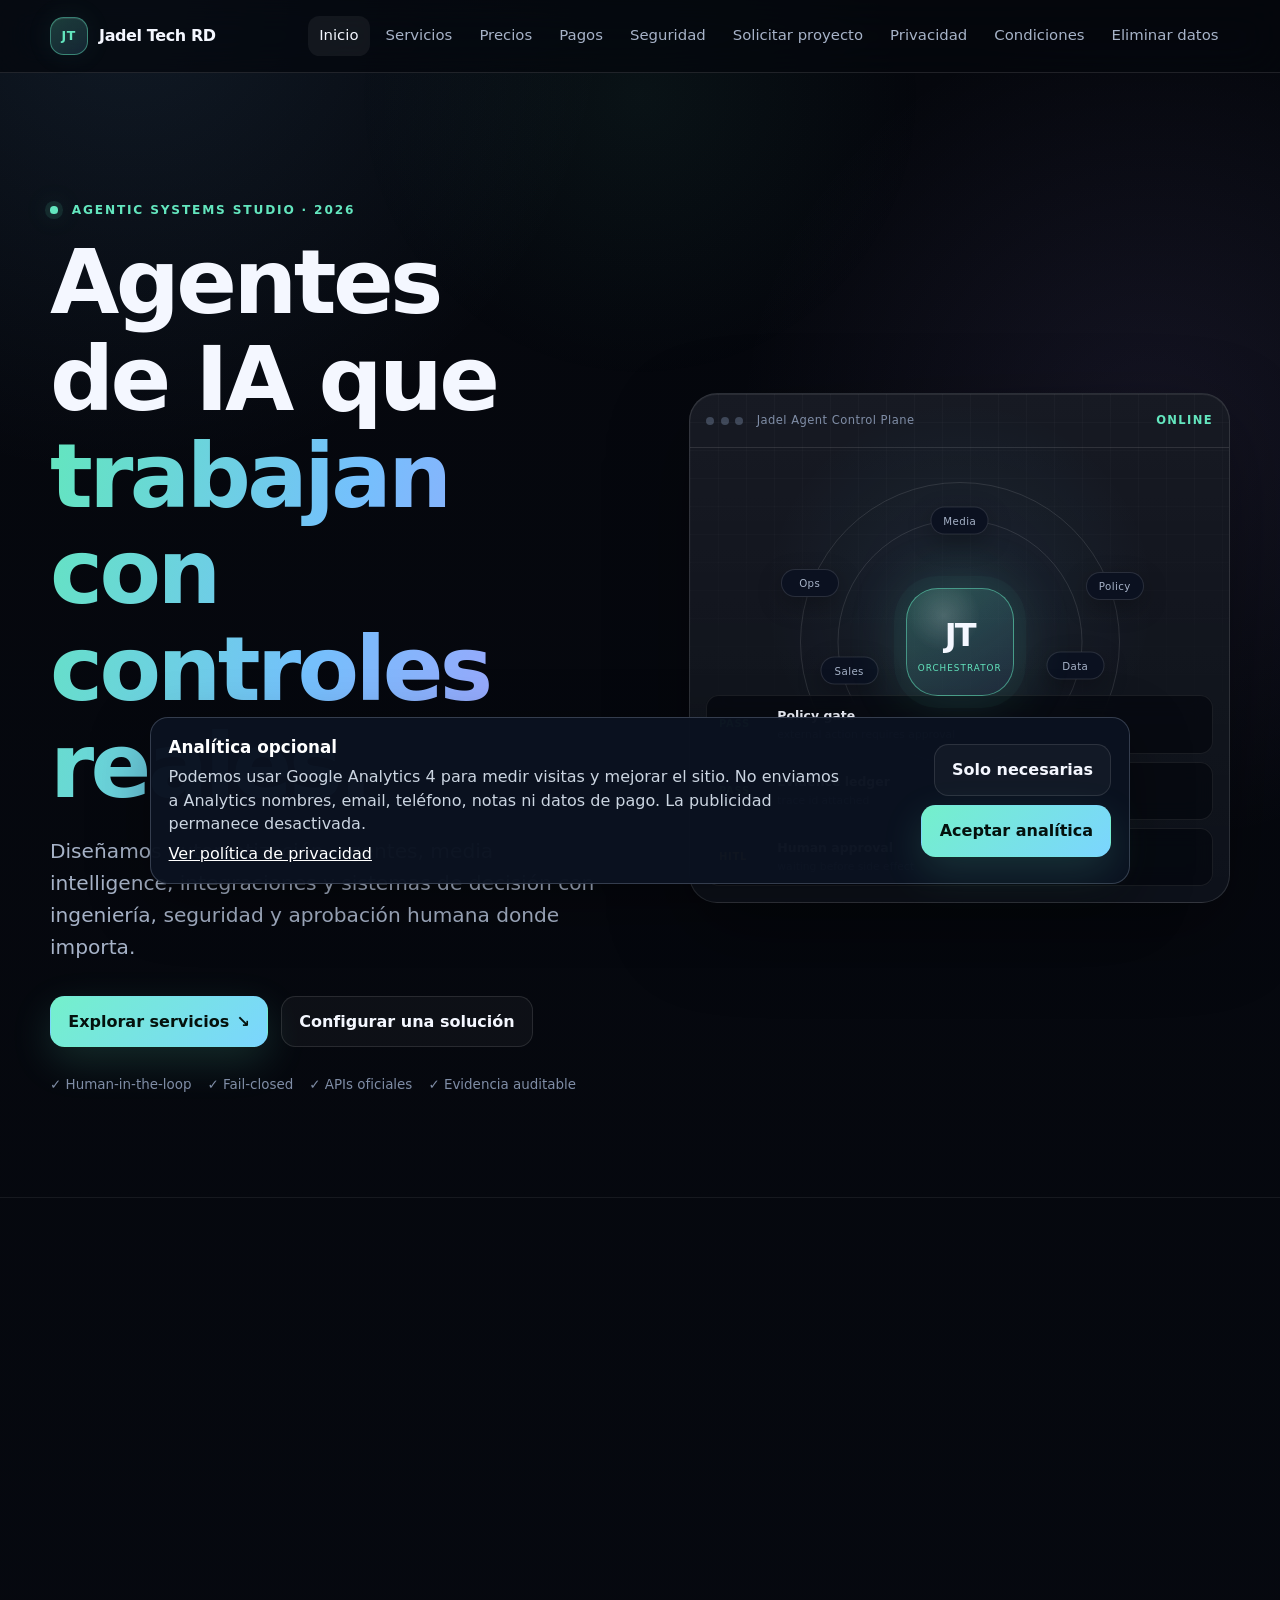
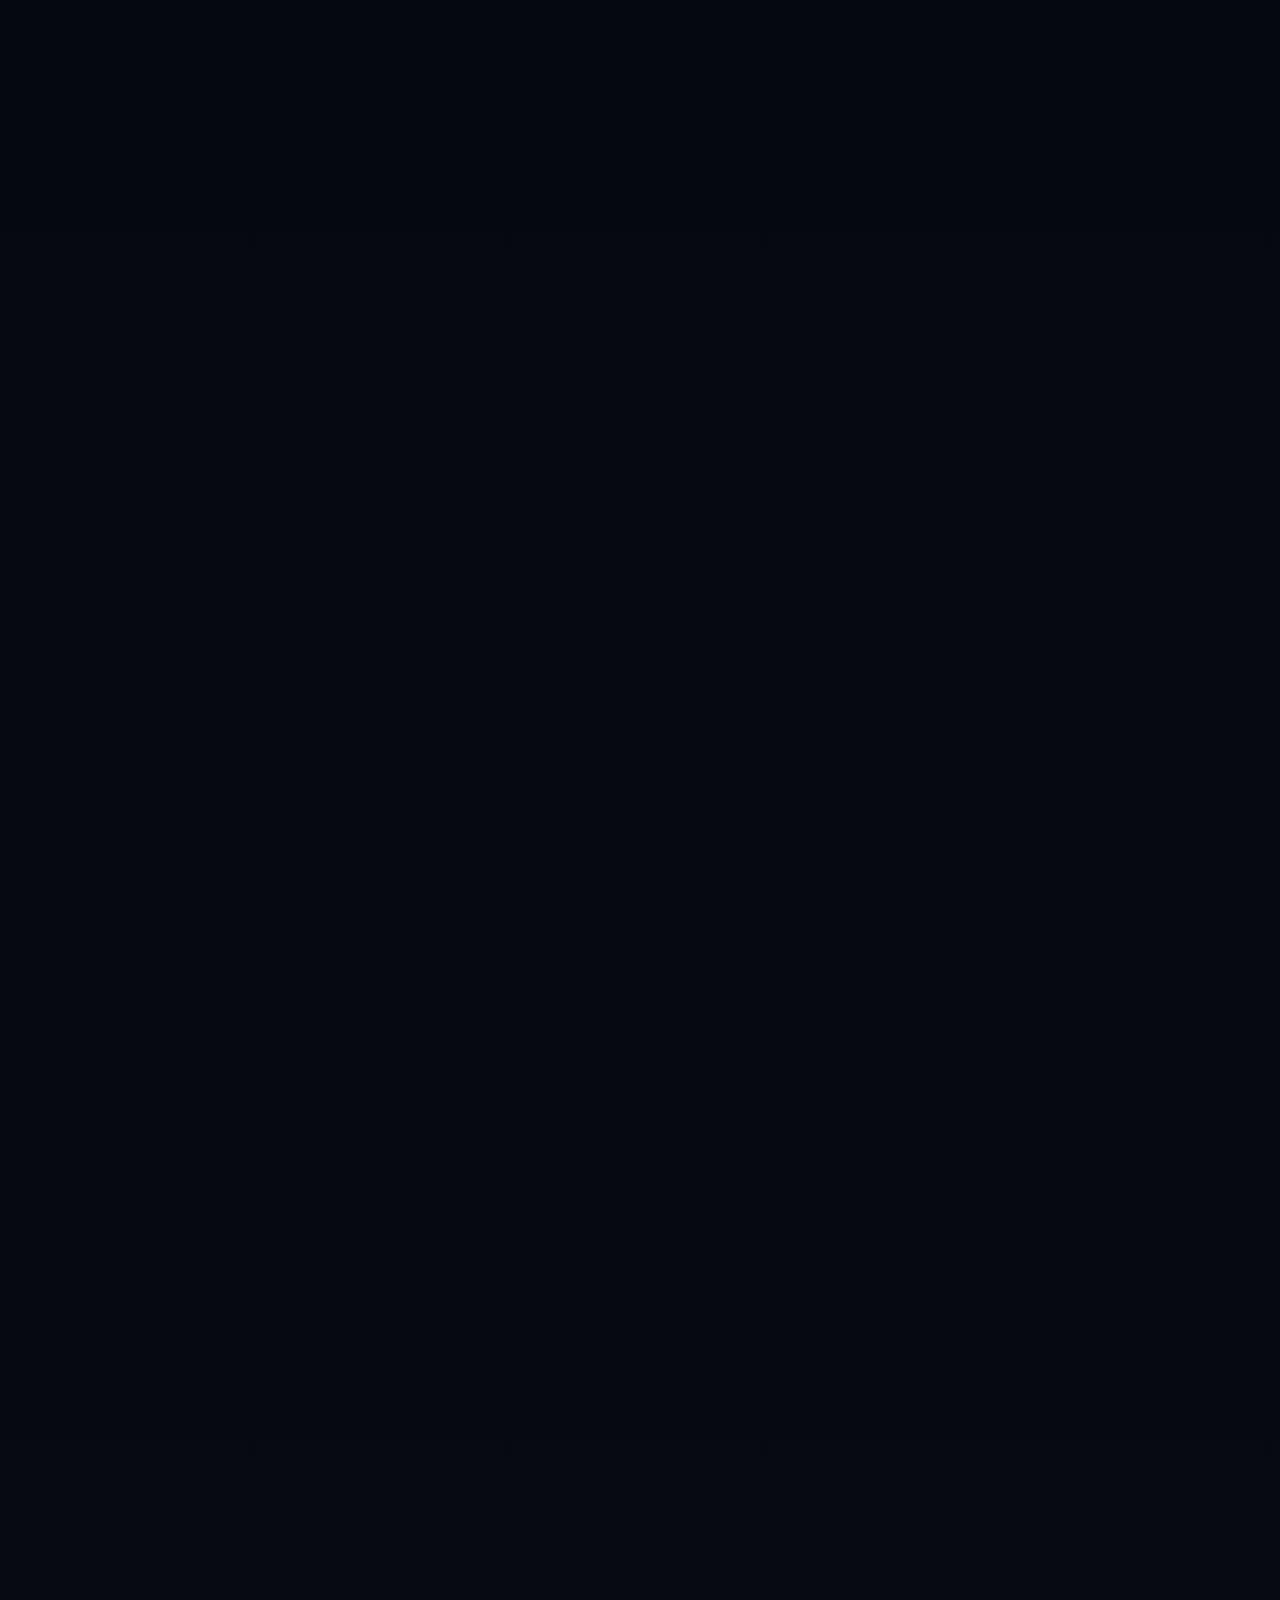
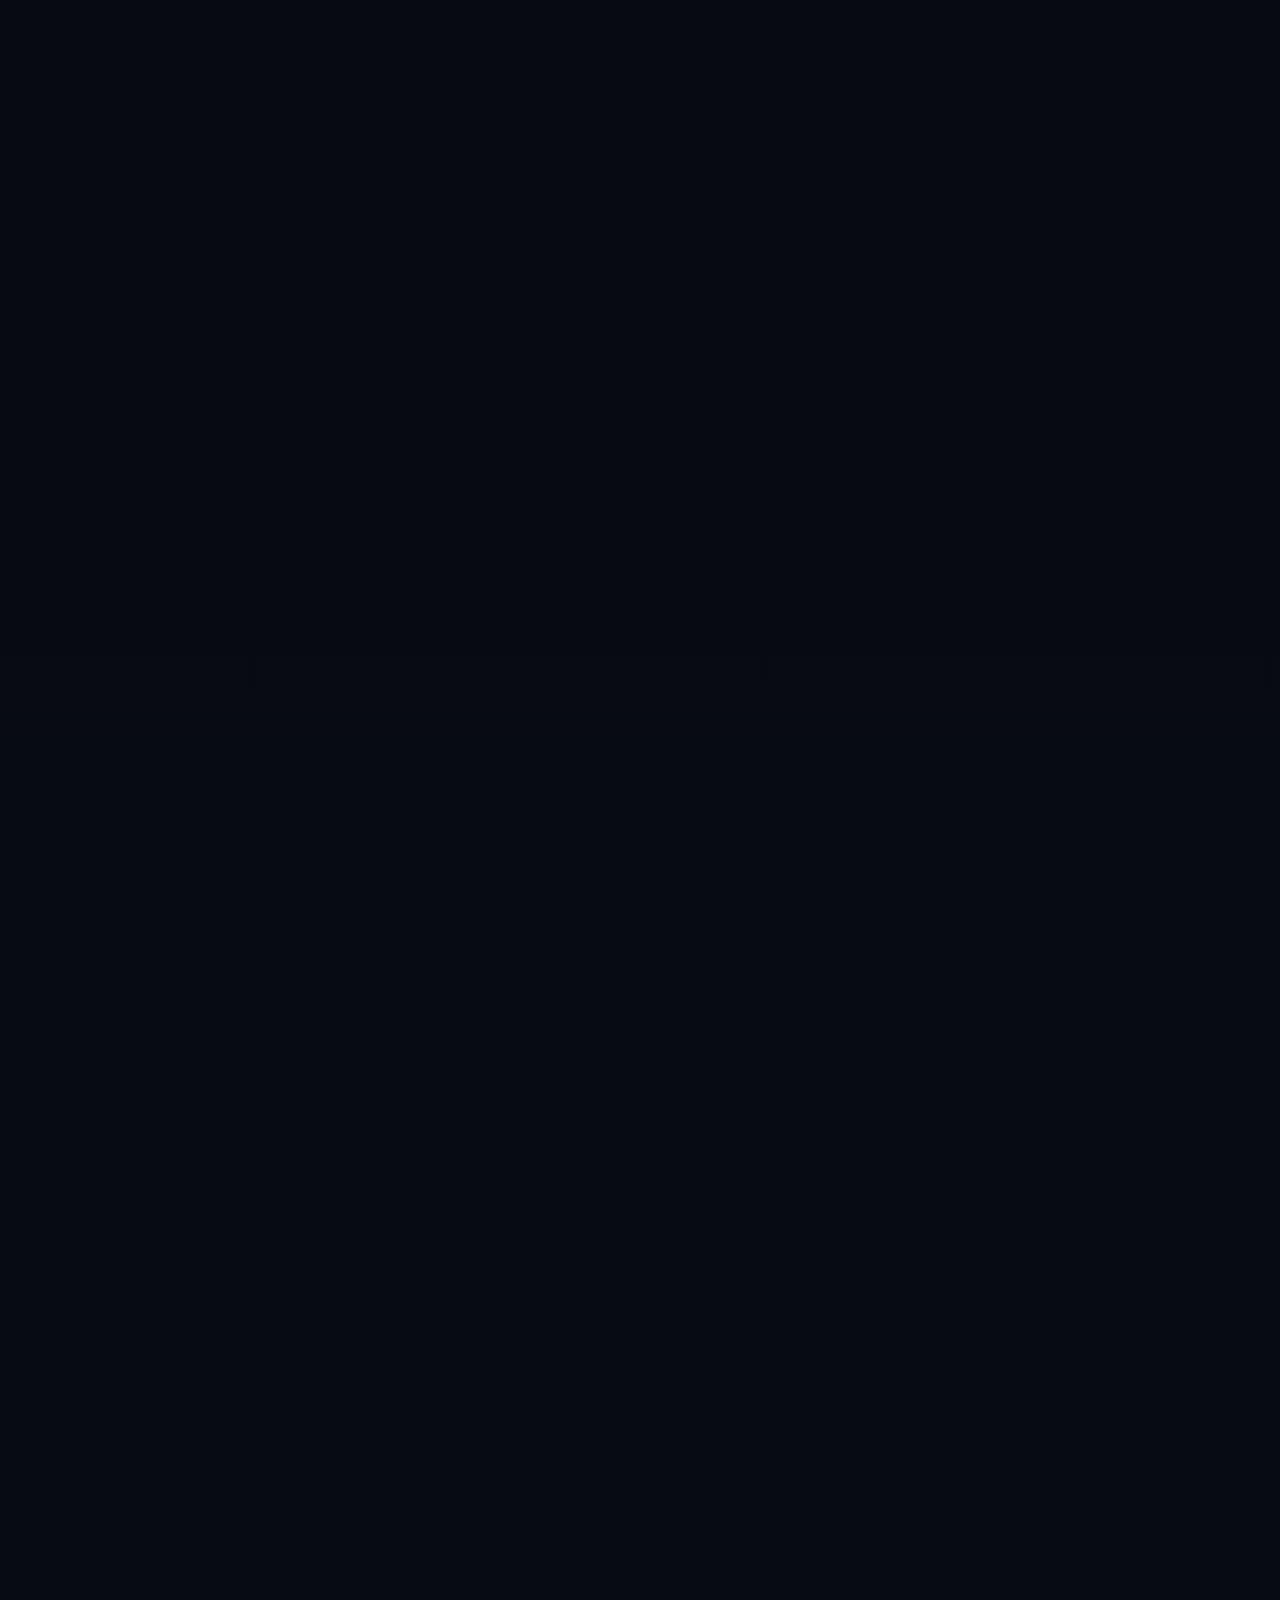
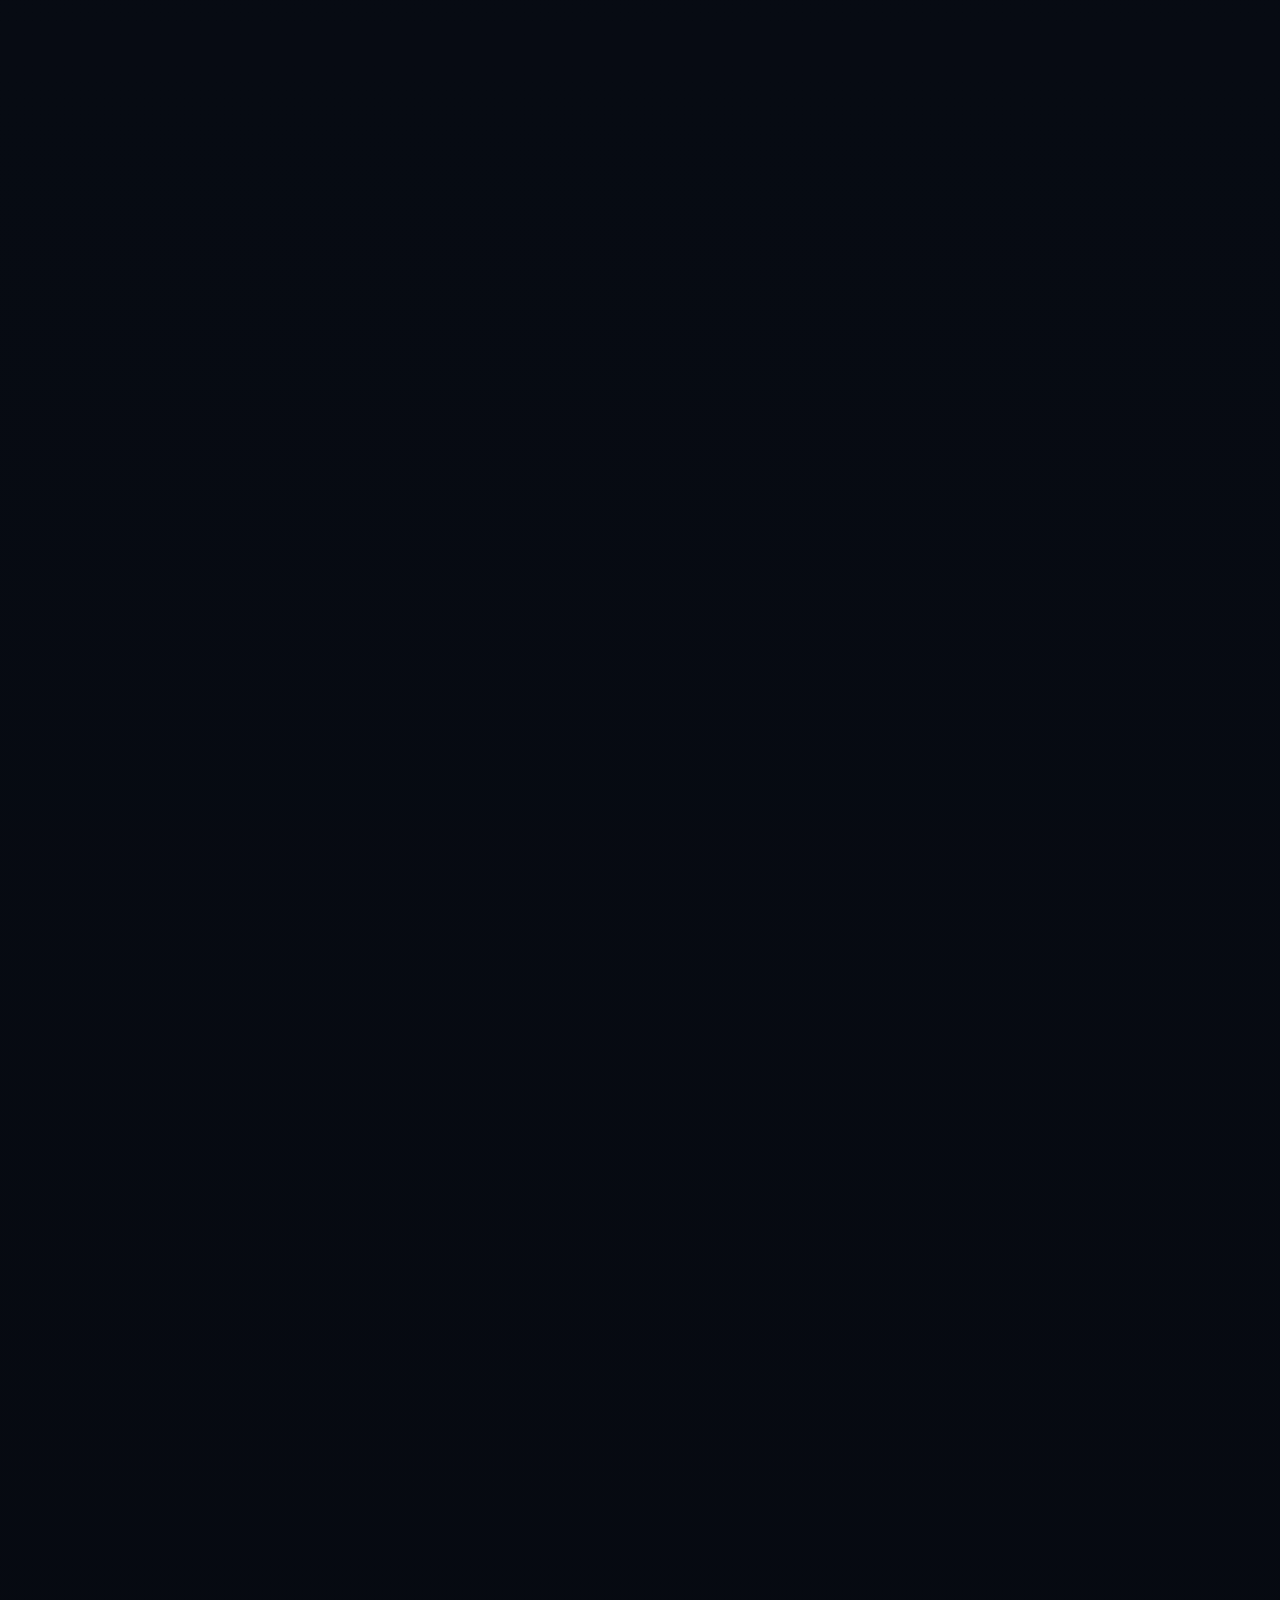
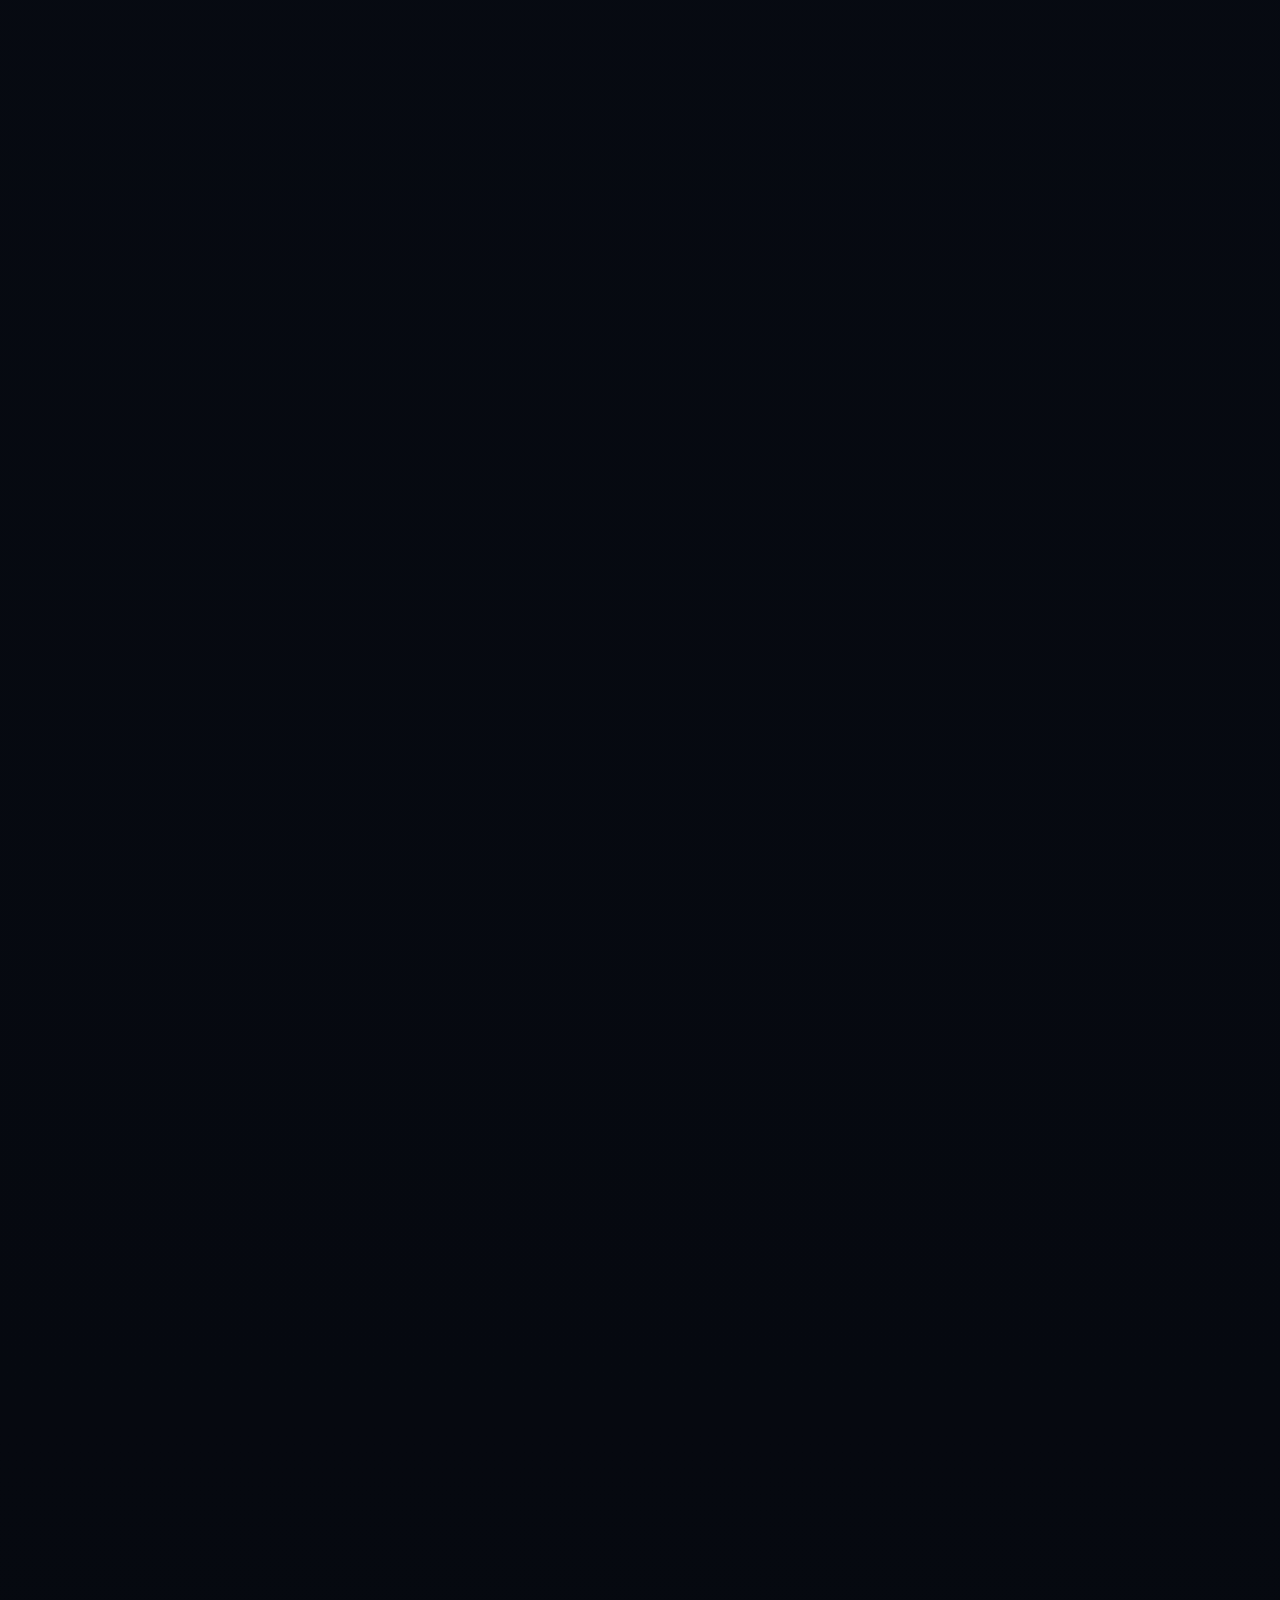
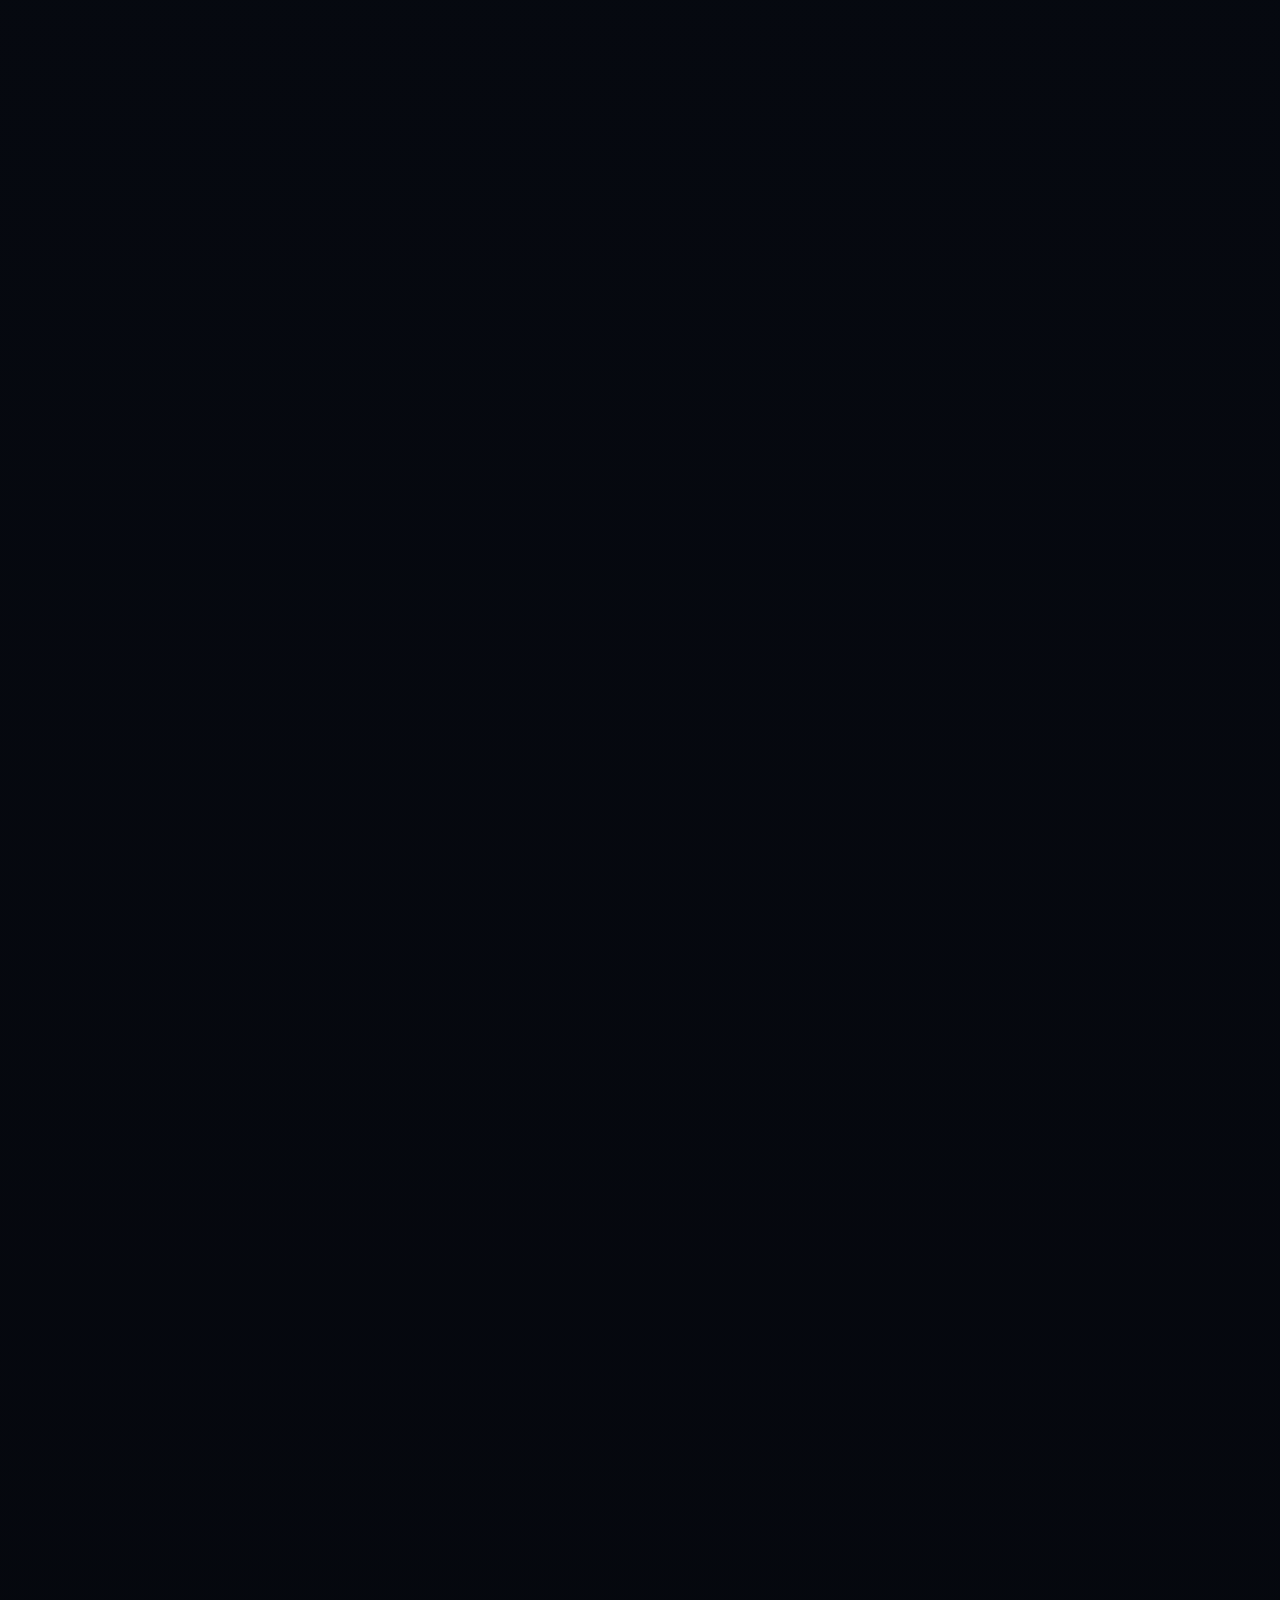
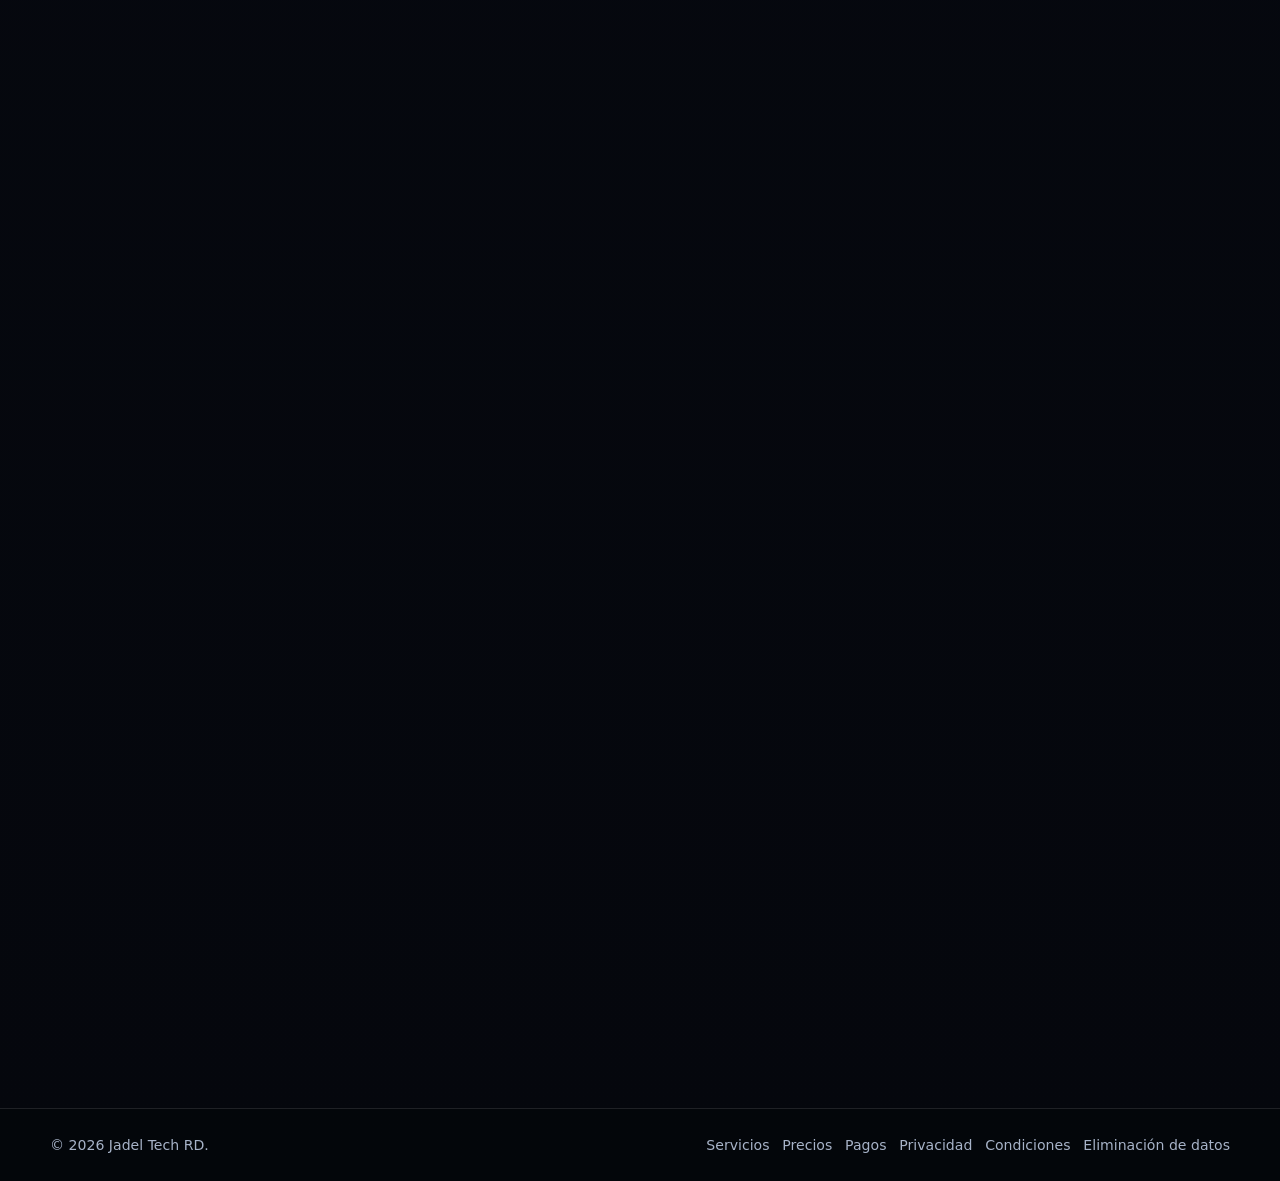
==== index.html @ cd20a218 "site: sync canonical public application" ====
<!doctype html>
<html lang="es">
<head>
  <meta charset="utf-8">
  <meta name="viewport" content="width=device-width, initial-scale=1">
  <meta name="theme-color" content="#0b1220">
  <meta http-equiv="Content-Security-Policy" content="default-src 'none'; script-src 'self' https://*.googletagmanager.com; style-src 'self'; img-src 'self' data: https://*.google-analytics.com https://*.googletagmanager.com; font-src 'self'; connect-src 'self' https://*.googletagmanager.com https://*.google-analytics.com https://*.analytics.google.com https://*.google.com; manifest-src 'self'; media-src 'self'; object-src 'none'; base-uri 'none'; form-action 'self'; upgrade-insecure-requests">
  <meta name="referrer" content="strict-origin-when-cross-origin">
  <meta name="description" content="Jadel Tech RD diseña e integra agentes de IA, automatización, social intelligence, video premium, datos y sistemas agentic con seguridad y supervisión.">
  <title>Agentes de IA & Automatización | Jadel Tech RD</title>
  <link rel="canonical" href="https://jadeltechrd.com/">
  <meta property="og:type" content="website">
  <meta property="og:site_name" content="Jadel Tech RD">
  <meta property="og:title" content="Agentes de IA & Automatización | Jadel Tech RD">
  <meta property="og:description" content="Diseño e integración de agentes de IA, automatización y sistemas agentic con controles reales.">
  <meta property="og:url" content="https://jadeltechrd.com/">
  <meta name="twitter:card" content="summary_large_image">
  <meta name="twitter:title" content="Agentes de IA & Automatización | Jadel Tech RD">
  <meta name="twitter:description" content="Agentes, automatización, media intelligence, integraciones y gobernanza para operaciones reales.">

  <link rel="stylesheet" href="/styles.css">
  <link rel="stylesheet" href="/analytics-consent.css">
</head>
<body>
  <a class="skip-link" href="#main">Saltar al contenido</a>

  <header class="site-header">
    <div class="shell header-inner">
      <a class="brand" href="/" aria-label="Jadel Tech RD - Inicio">
        <span class="brand-mark" aria-hidden="true">JT</span>
        <span>Jadel Tech RD</span>
      </a>
      <nav class="nav" aria-label="Navegación principal">
        <a href="/" data-nav="home">Inicio</a>
        <a href="/#servicios">Servicios</a>
        <a href="/#precios">Precios</a>
        <a href="/#pagos">Pagos</a>
        <a href="/?view=privacy" data-nav="privacy">Privacidad</a>
        <a href="/?view=terms" data-nav="terms">Condiciones</a>
        <a href="/?view=data-deletion" data-nav="data-deletion">Eliminar datos</a>
      </nav>
    </div>
  </header>

  <main id="main" class="shell">
    <section class="commercial-home static-commercial-fallback" data-view="home">
      <section class="hero-v2" id="inicio">
        <div class="hero-copy reveal">
          <div class="eyebrow"><span class="live-dot"></span> Jadel Tech RD · Agentic Systems Studio</div>
          <h1>Agentes de IA que <span>convierten procesos en sistemas.</span></h1>
          <p class="lead">
            Diseñamos e integramos agentes, automatización, video premium, inteligencia social,
            dashboards, Meta/Facebook, revenue intelligence y sistemas cuantitativos supervisados,
            con seguridad, trazabilidad y aprobación humana donde importa.
          </p>
          <div class="actions">
            <a class="button primary" href="#servicios">Explorar servicios <span aria-hidden="true">↘</span></a>
            <a class="button secondary" href="#precios">Ver precios</a>
          </div>
          <div class="hero-trust" aria-label="Principios de operación">
            <span>✓ Human-in-the-loop</span>
            <span>✓ Fail-closed</span>
            <span>✓ Integraciones oficiales</span>
            <span>✓ Evidencia auditable</span>
          </div>
        </div>

        <div class="agent-console reveal" aria-label="Jadel Agent Control Plane">
          <div class="console-bar">
            <span class="console-dot"></span><span class="console-dot"></span><span class="console-dot"></span>
            <span class="console-title">Jadel Agent Control Plane</span>
            <span class="console-state">READY</span>
          </div>
          <div class="agent-core">
            <div class="core-orbit orbit-a"><span>Media</span><span>Data</span><span>Sales</span></div>
            <div class="core-orbit orbit-b"><span>Risk</span><span>Policy</span><span>Ops</span></div>
            <div class="core-node"><strong>JT</strong><small>ORCHESTRATOR</small></div>
          </div>
          <div class="console-events">
            <div><span class="event-ok">PASS</span><b>Policy gate</b><small>acciones sensibles controladas</small></div>
            <div><span class="event-ok">PASS</span><b>Evidence ledger</b><small>trazabilidad de decisiones</small></div>
            <div><span class="event-wait">HITL</span><b>Human approval</b><small>supervisión cuando corresponde</small></div>
          </div>
        </div>
      </section>

      <section class="signal-strip reveal" aria-label="Propuesta de valor">
        <div><strong>11+</strong><span>servicios agentic y de automatización</span></div>
        <div><strong>3</strong><span>niveles claros de madurez técnica</span></div>
        <div><strong>0</strong><span>promesas falsas de autonomía o rentabilidad</span></div>
        <div><strong>1</strong><span>arquitectura integrada de ingeniería y gobierno</span></div>
      </section>

      <section class="section-block" id="servicios">
        <div class="section-heading reveal">
          <div>
            <div class="eyebrow">Servicios destacados</div>
            <h2>Una sola firma. Múltiples capacidades de IA aplicadas.</h2>
          </div>
          <p>La experiencia interactiva completa se activa con JavaScript; esta versión base mantiene el catálogo comercial visible incluso si el navegador limita scripts.</p>
        </div>
        <div class="services-grid static-service-grid">
          <article class="service-card reveal"><div class="service-topline"><span class="service-icon">⌘</span><span class="status-badge status-available">Servicio de ingeniería</span></div><h3>Arquitectura Agentic & Automatización</h3><p>Diseño de agentes, workflows, APIs, MCP, guardrails, memoria y handoffs con arquitectura modular y auditable.</p><ul class="service-deliverables"><li>Mapa de procesos</li><li>Arquitectura objetivo</li><li>Backlog priorizado</li><li>Plan de integración</li></ul><div class="service-footer"><div><span class="price-caption">Precio de lanzamiento</span><strong>Desde US$250</strong></div><a class="mini-action" href="#pagos">Añadir</a></div></article>
          <article class="service-card reveal"><div class="service-topline"><span class="service-icon">◎</span><span class="status-badge status-available">Implementable</span></div><h3>Agente de Soporte & Tickets</h3><p>Chatbot y flujo de soporte con clasificación, base de conocimiento, escalación humana, trazabilidad y panel operativo.</p><ul class="service-deliverables"><li>Chat de soporte</li><li>Gestión de tickets</li><li>Escalación humana</li><li>Dashboard</li></ul><div class="service-footer"><div><span class="price-caption">Precio de lanzamiento</span><strong>US$900 + US$149/mes</strong></div><a class="mini-action" href="#pagos">Añadir</a></div></article>
          <article class="service-card reveal"><div class="service-topline"><span class="service-icon">↗</span><span class="status-badge status-pilot">Piloto supervisado</span></div><h3>Sales & Lead Intelligence</h3><p>Investigación de cuentas, calificación de oportunidades, preparación de outreach y seguimiento con aprobación antes de acciones externas.</p><ul class="service-deliverables"><li>Lead research</li><li>Scoring</li><li>Brief comercial</li><li>Aprobaciones</li></ul><div class="service-footer"><div><span class="price-caption">Precio de lanzamiento</span><strong>Desde US$1,500 + US$299/mes</strong></div><a class="mini-action" href="#pagos">Añadir</a></div></article>
          <article class="service-card reveal"><div class="service-topline"><span class="service-icon">◉</span><span class="status-badge status-pilot">Piloto supervisado</span></div><h3>Social Trend Intelligence</h3><p>Detección y ranking de tendencias con normalización de métricas, frescura, fit por plataforma, derechos y revisión de políticas.</p><ul class="service-deliverables"><li>Trend scoring</li><li>Creative brief</li><li>Rights review</li><li>Feedback loop</li></ul><div class="service-footer"><div><span class="price-caption">Precio de lanzamiento</span><strong>US$750 + US$199/mes</strong></div><a class="mini-action" href="#pagos">Añadir</a></div></article>
          <article class="service-card reveal"><div class="service-topline"><span class="service-icon">▶</span><span class="status-badge status-pilot">Publicación live bloqueada por gates</span></div><h3>CineForge · Video Premium</h3><p>Pipeline para reels y video social premium: planificación, QC, originalidad, aprobación humana y conectores de publicación multi-plataforma.</p><ul class="service-deliverables"><li>Creative direction</li><li>Video QC</li><li>Caption/thumbnail</li><li>Publisher connectors</li></ul><div class="service-footer"><div><span class="price-caption">Precio de lanzamiento</span><strong>Desde US$180/reel · packs desde US$899/mes</strong></div><a class="mini-action" href="#pagos">Añadir</a></div></article>
          <article class="service-card reveal"><div class="service-topline"><span class="service-icon">∞</span><span class="status-badge status-available">Servicio de ingeniería</span></div><h3>Meta/Facebook Integration & App Review</h3><p>Integración segura de Facebook Pages, OAuth, permisos, revisión de app, evidencias y páginas públicas de cumplimiento.</p><ul class="service-deliverables"><li>OAuth</li><li>Pages API</li><li>Review readiness</li><li>Compliance URLs</li></ul><div class="service-footer"><div><span class="price-caption">Precio de lanzamiento</span><strong>Desde US$850</strong></div><a class="mini-action" href="#pagos">Añadir</a></div></article>
          <article class="service-card reveal"><div class="service-topline"><span class="service-icon">▦</span><span class="status-badge status-available">Implementable</span></div><h3>Dashboards & Decision Intelligence</h3><p>Paneles operativos y analíticos para convertir métricas, tickets, actividad de agentes o datos de negocio en decisiones accionables.</p><ul class="service-deliverables"><li>KPIs</li><li>Visual analytics</li><li>Filtros</li><li>Exportación</li></ul><div class="service-footer"><div><span class="price-caption">Precio de lanzamiento</span><strong>Desde US$650 + US$99/mes</strong></div><a class="mini-action" href="#pagos">Añadir</a></div></article>
          <article class="service-card reveal"><div class="service-topline"><span class="service-icon">$</span><span class="status-badge status-pilot">Piloto · sin promesas de ingresos</span></div><h3>Revenue Opportunity Intelligence</h3><p>Descubrimiento, evaluación y reconciliación de oportunidades legítimas con evidencia, costes atribuidos y autoridad financiera cerrada por defecto.</p><ul class="service-deliverables"><li>Opportunity scoring</li><li>Cost model</li><li>Evidence ledger</li><li>Approval gates</li></ul><div class="service-footer"><div><span class="price-caption">Precio de lanzamiento</span><strong>Pilotos desde US$1,800</strong></div><a class="mini-action" href="#pagos">Añadir</a></div></article>
          <article class="service-card reveal"><div class="service-topline"><span class="service-icon">∑</span><span class="status-badge status-research">Research-only · no live capital</span></div><h3>Quant Research & Trading Risk Systems</h3><p>Investigación cuantitativa, contratos de datos, backtesting, walk-forward, risk engine y arquitectura de ejecución supervisada.</p><ul class="service-deliverables"><li>Research pipeline</li><li>Backtest design</li><li>Risk controls</li><li>Production gates</li></ul><div class="service-footer"><div><span class="price-caption">Precio de lanzamiento</span><strong>Proyectos desde US$2,000</strong></div><a class="mini-action" href="#pagos">Añadir</a></div></article>
          <article class="service-card reveal"><div class="service-topline"><span class="service-icon">◇</span><span class="status-badge status-available">Servicio de ingeniería</span></div><h3>AI Governance & Production Readiness</h3><p>Políticas fail-closed, secretos, supply chain, observabilidad, evaluaciones adversariales, SLOs y evidencia de readiness.</p><ul class="service-deliverables"><li>Threat model</li><li>Policy gates</li><li>CI/CD controls</li><li>Readiness report</li></ul><div class="service-footer"><div><span class="price-caption">Precio de lanzamiento</span><strong>Desde US$2,500</strong></div><a class="mini-action" href="#pagos">Añadir</a></div></article>
          <article class="service-card reveal"><div class="service-topline"><span class="service-icon">✦</span><span class="status-badge status-pilot">Proyecto a medida</span></div><h3>Multi-Agent Orchestration</h3><p>Sistemas coordinados con agentes especializados, routing, colas, APIs, memoria, approvals, retries, idempotencia y observabilidad.</p><ul class="service-deliverables"><li>Agent registry</li><li>Routing</li><li>Durable workflows</li><li>Observability</li></ul><div class="service-footer"><div><span class="price-caption">Precio de lanzamiento</span><strong>Desde US$4,500 + soporte</strong></div><a class="mini-action" href="#pagos">Añadir</a></div></article>
        </div>
      </section>

      <section class="section-block pricing-section" id="precios">
        <div class="section-heading reveal">
          <div><div class="eyebrow">Paquetes</div><h2>Empieza pequeño. Escala cuando la evidencia lo justifique.</h2></div>
          <p>Los precios son referencias de lanzamiento. Integraciones, volumen, proveedores externos, seguridad y cumplimiento pueden modificar el alcance final.</p>
        </div>
        <div class="pricing-grid">
          <article class="pricing-card reveal"><span class="plan-label">Discover</span><h3>Agentic Blueprint</h3><div class="plan-price"><strong>US$250</strong><span>desde</span></div><p>Diagnóstico, arquitectura y roadmap.</p></article>
          <article class="pricing-card featured reveal"><div class="popular-pill">Más adaptable</div><span class="plan-label">Build</span><h3>Business Agent</h3><div class="plan-price"><strong>US$1.5k</strong><span>setup desde</span></div><p>Un agente integrado a un flujo real con supervisión.</p></article>
          <article class="pricing-card reveal"><span class="plan-label">Scale</span><h3>Agentic System</h3><div class="plan-price"><strong>US$4.5k</strong><span>setup desde</span></div><p>Orquestación multi-agente y workflows durables.</p></article>
          <article class="pricing-card reveal"><span class="plan-label">Enterprise</span><h3>Managed Agent Platform</h3><div class="plan-price"><strong>Custom</strong><span>desde US$10k</span></div><p>Arquitectura, seguridad, integraciones y operación gestionada.</p></article>
        </div>
      </section>

      <section class="section-block payment-section" id="pagos">
        <div class="payment-panel reveal">
          <div>
            <div class="eyebrow">Pagos</div>
            <h2>Contrata con PayPal y alcance confirmado.</h2>
            <p>
              Cuenta PayPal autorizada por el propietario: <strong>darklife_jadel@hotmail.com</strong>.
              Antes de enviar fondos, confirma alcance, moneda, entregables y fecha estimada de entrega.
            </p>
          </div>
          <div class="payment-actions">
            <a class="button primary full" href="https://www.paypal.com/" rel="noopener noreferrer">Abrir PayPal</a>
            <a class="button secondary full" href="mailto:darklife_jadel@hotmail.com?subject=Solicitud%20Jadel%20Tech%20RD&body=Hola%20Jadel%20Tech%20RD%2C%20quiero%20confirmar%20alcance%20y%20pago%20por%20PayPal.">Confirmar alcance</a>
            <span>Formato Nexus: solicitud aprobada, pago PayPal, evidencia de pago, reconciliación y activación supervisada.</span>
          </div>
        </div>
        <div class="payment-link-grid reveal" aria-label="Enlaces PayPal oficiales por servicio">
          <article><strong>Arquitectura Agentic & Automatización</strong><span>Desde US$250</span><div><a href="https://www.paypal.com/ncp/payment/8XFP5NDQUN9J2" rel="noopener noreferrer" target="_blank">Pagar implementación</a></div></article>
          <article><strong>Agente de Soporte & Tickets</strong><span>US$900 + US$149/mes</span><div><a href="https://www.paypal.com/ncp/payment/NN639WR9P7LPW" rel="noopener noreferrer" target="_blank">Pagar implementación</a><a href="https://www.paypal.com/ncp/payment/G7EJQLHYUKLG8" rel="noopener noreferrer" target="_blank">Pagar soporte mensual</a></div></article>
          <article><strong>Meta/Facebook Integration & App Review</strong><span>Desde US$850</span><div><a href="https://www.paypal.com/ncp/payment/5EX2AGMB85P62" rel="noopener noreferrer" target="_blank">Pagar implementación</a></div></article>
          <article><strong>AI Governance & Production Readiness</strong><span>Desde US$2,500</span><div><a href="https://www.paypal.com/ncp/payment/3TQUF8WU2WHR2" rel="noopener noreferrer" target="_blank">Pagar implementación</a></div></article>
        </div>
        <div class="nexus-payment-protocol reveal" aria-label="Protocolo operativo Nexus">
          <div><span>AUTO</span><strong>Selección y brief</strong><small>el configurador arma alcance, precio inicial y servicios.</small></div>
          <div><span>HITL</span><strong>Confirmación humana</strong><small>alcance y entregables se aprueban antes del pago.</small></div>
          <div><span>PAY</span><strong>PayPal</strong><small>pago manual o link oficial verificado cuando esté disponible.</small></div>
          <div><span>OPS</span><strong>nexus_ai_automation_v0.3.0</strong><small>seguimiento, evidencias y operación con gates de seguridad.</small></div>
        </div>
      </section>

      <section class="section-block revenue-infra-section" id="infraestructura-comercial">
        <div class="section-heading reveal">
          <div>
            <div class="eyebrow">Infraestructura comercial</div>
            <h2>Preparado para vender sin perder control operativo.</h2>
          </div>
          <p>El sitio combina catálogo, solicitud gobernada, PayPal alojado y evidencia operacional. La automatización ayuda a preparar y reconciliar; pagos, contratos, publicaciones y trading siguen sujetos a aprobación humana.</p>
        </div>
        <div class="revenue-infra-grid reveal" aria-label="Capas de infraestructura para ingresos">
          <article><span>01</span><strong>Checkout alojado</strong><p>PayPal Payment Links para servicios listos; API y webhooks solo detrás del backend con secretos y reconciliación.</p><small>Activo para servicios con link</small></article>
          <article><span>02</span><strong>Intake verificable</strong><p>Formulario con Turnstile, límites, idempotencia y workflow durable antes de crear compromisos.</p><small>Activo con gates fail-closed</small></article>
          <article><span>03</span><strong>Ledger de evidencia</strong><p>Pagos, brief, alcance, aprobaciones y entregables deben quedar trazados antes de activar operación.</p><small>Siguiente expansión</small></article>
          <article><span>04</span><strong>Operación de agentes</strong><p>Nexus coordina briefs, scoring, tareas y reportes; no ejecuta pagos salientes, contratos, publicaciones ni trading real.</p><small>Supervisado</small></article>
        </div>
        <div class="revenue-state-strip reveal">
          <div><span>ACTIVO</span><strong>Catálogo + Payment Links + intake</strong></div>
          <div><span>PRÓXIMO</span><strong>Webhook PayPal + ledger + aprobaciones</strong></div>
          <div><span>GATE</span><strong>Sin evidencia humana, no hay fulfillment automático</strong></div>
        </div>
      </section>

      <section class="final-cta reveal">
        <div><div class="eyebrow">Jadel Tech RD</div><h2>De una idea de IA a un sistema que tu negocio pueda controlar.</h2><p>Explora servicios, configura el alcance y conserva siempre visibilidad sobre permisos, costes y decisiones críticas.</p></div>
        <div class="actions"><a class="button primary" href="#servicios">Explorar capacidades</a><a class="button secondary" href="/?view=privacy">Privacidad y datos</a></div>
      </section>
    </section>

    <article class="legal" data-view="privacy" hidden>
      <div class="legal-heading">
        <div class="eyebrow">Documento público</div>
        <h1>Política de Privacidad</h1>
        <p class="muted">Última actualización: 20 de septiembre de 2026.</p>
      </div>

      <p>
        Esta Política de Privacidad describe cómo Jadel Tech RD ("Jadel Tech RD", "nosotros" o
        "nuestro") puede recopilar, utilizar, conservar y proteger información cuando una persona
        utiliza una aplicación, servicio o integración que remite a este sitio.
      </p>

      <h2>1. Alcance</h2>
      <p>
        Esta política aplica a los servicios digitales de Jadel Tech RD que enlacen expresamente a
        esta página. Los servicios de terceros, incluidas redes sociales, proveedores de identidad,
        servicios de nube y otras plataformas externas, se rigen además por sus propias políticas.
      </p>

      <h2>2. Información que podemos tratar</h2>
      <p>Dependiendo de las funciones que el usuario decida utilizar, podemos tratar:</p>
      <ul>
        <li>Datos de cuenta y perfil que el usuario proporcione directamente.</li>
        <li>Identificadores técnicos necesarios para autenticar sesiones y operar integraciones.</li>
        <li>Información que una plataforma externa permita compartir tras una autorización expresa del usuario.</li>
        <li>Datos operativos y de diagnóstico, como registros de errores, actividad de seguridad y métricas técnicas.</li>
        <li>Contenido que el propio usuario envíe a la aplicación para procesar una función solicitada.</li>
        <li>Datos mínimos de pago o comprobantes enviados por el usuario; esta página no recopila ni almacena números completos de tarjeta.</li>
      </ul>
      <p>
        Procuramos limitar la recopilación al mínimo necesario para proporcionar la funcionalidad
        solicitada y cumplir obligaciones de seguridad, prevención de abuso y operación del servicio.
      </p>

      <h2>3. Cómo utilizamos la información</h2>
      <p>La información puede utilizarse para:</p>
      <ul>
        <li>Proporcionar, mantener y mejorar las funciones de la aplicación.</li>
        <li>Autenticar usuarios y mantener la seguridad de las sesiones.</li>
        <li>Ejecutar acciones o integraciones que el usuario solicite y autorice.</li>
        <li>Detectar fraude, abuso, fallos técnicos, incidentes de seguridad y uso no autorizado.</li>
        <li>Cumplir obligaciones legales, regulatorias o contractuales aplicables.</li>
        <li>Atender solicitudes de soporte, privacidad, corrección o eliminación de datos.</li>
      </ul>

      <h2 id="analytics">4. Analítica opcional</h2>
      <p>
        Jadel Tech RD puede utilizar Google Analytics 4 para medir visitas, navegación y rendimiento del sitio
        únicamente cuando el visitante acepta la analítica. La configuración mantiene desactivado el
        almacenamiento y uso publicitario. No enviamos a Analytics nombres, correos electrónicos, teléfonos,
        notas del formulario, texto libre de empresa, identificadores de pago, tokens ni secretos.
      </p>
      <p>
        La preferencia puede modificarse posteriormente mediante el control “Preferencias de analítica”.
        Rechazar la analítica no impide utilizar las funciones esenciales del sitio.
      </p>

      <h2>5. Integraciones con plataformas de terceros</h2>
      <p>
        Cuando una función requiera conectarse con una plataforma externa, la aplicación utilizará
        únicamente los permisos que hayan sido concedidos y necesarios para la función solicitada.
        La autorización otorgada a una plataforma puede revocarse desde los controles que esa
        plataforma ponga a disposición del usuario.
      </p>

      <h2>6. Compartición de información</h2>
      <p>
        No vendemos datos personales. Podemos compartir información con proveedores que nos ayudan
        a operar infraestructura, seguridad, alojamiento, almacenamiento, análisis técnico o soporte,
        únicamente cuando sea necesario para prestar el servicio y sujeto a controles apropiados.
        También podremos divulgar información cuando exista una obligación legal válida o sea
        necesario para proteger derechos, seguridad o integridad del servicio.
      </p>

      <h2>7. Conservación</h2>
      <p>
        Conservamos los datos solo durante el tiempo razonablemente necesario para prestar el
        servicio, mantener registros de seguridad, cumplir obligaciones aplicables y resolver
        disputas. Los periodos concretos pueden variar según el tipo de dato y la función utilizada.
      </p>

      <h2>8. Seguridad</h2>
      <p>
        Aplicamos medidas administrativas, técnicas y organizativas razonables para reducir riesgos
        de acceso no autorizado, pérdida, alteración o divulgación. Ningún sistema conectado a
        Internet puede garantizar seguridad absoluta, por lo que revisamos y mejoramos los controles
        conforme evolucionan los riesgos.
      </p>

      <h2>9. Derechos y solicitudes de privacidad</h2>
      <p>
        Dependiendo de la jurisdicción, una persona puede tener derechos de acceso, corrección,
        oposición, limitación, portabilidad o eliminación de determinados datos personales. Para
        ejercer una solicitud, debe utilizar el canal de soporte o contacto indicado dentro de la
        aplicación o servicio desde el cual fue remitido a esta página. Podremos solicitar información
        razonable para verificar la identidad y evitar solicitudes fraudulentas.
      </p>

      <h2>9. Eliminación de datos</h2>
      <p>
        Un usuario puede solicitar la eliminación de datos asociados a su uso del servicio mediante
        el canal de soporte o contacto de la aplicación. Cuando corresponda, eliminaremos o
        anonimizaremos los datos que no debamos conservar por razones legales, de seguridad,
        prevención de fraude, contabilidad o resolución de disputas.
      </p>

      <h2>10. Menores</h2>
      <p>
        Los servicios no están diseñados intencionalmente para recopilar datos de menores cuando la
        legislación aplicable requiera autorización de un padre, madre o tutor. Si se detecta que se
        han recibido datos de un menor de forma indebida, se tomarán medidas razonables para su
        eliminación.
      </p>

      <h2>11. Transferencias internacionales</h2>
      <p>
        Algunos proveedores de infraestructura pueden procesar información en países distintos al
        país del usuario. Cuando resulte aplicable, utilizaremos mecanismos y medidas de protección
        razonables para esas transferencias.
      </p>

      <h2>12. Cambios a esta política</h2>
      <p>
        Podemos actualizar esta Política de Privacidad para reflejar cambios en nuestros servicios,
        controles o requisitos aplicables. Publicaremos la versión vigente en esta misma dirección y
        actualizaremos la fecha mostrada al inicio.
      </p>

      <h2>13. Contacto</h2>
      <p>
        Para preguntas sobre privacidad, soporte o eliminación de datos: <a href="mailto:darklife_jadel@hotmail.com">darklife_jadel@hotmail.com</a>.
      </p>
    </article>

    <article class="legal" data-view="terms" hidden>
      <div class="legal-heading">
        <div class="eyebrow">Documento público</div>
        <h1>Condiciones del Servicio</h1>
        <p class="muted">Última actualización: 28 de agosto de 2026.</p>
      </div>

      <p>
        Estas Condiciones del Servicio regulan el acceso y uso de las aplicaciones y servicios de
        Jadel Tech RD que remitan expresamente a esta página. Al utilizar un servicio aplicable, el
        usuario acepta estas condiciones y las políticas vinculadas al servicio.
      </p>

      <h2>1. Uso del servicio</h2>
      <p>
        El usuario debe utilizar el servicio únicamente para fines legítimos y de conformidad con la
        legislación aplicable, estas condiciones y las reglas de cualquier plataforma de terceros
        integrada con el servicio.
      </p>

      <h2>2. Requisitos de cuenta y autorización</h2>
      <p>
        Algunas funciones pueden requerir autenticación o autorización mediante un proveedor externo.
        El usuario es responsable de mantener el control de sus credenciales y de revisar los permisos
        que concede. No debe proporcionar acceso a cuentas, contenido o sistemas que no esté autorizado
        a utilizar.
      </p>

      <h2>3. Usos prohibidos</h2>
      <p>No está permitido utilizar el servicio para:</p>
      <ul>
        <li>Violar leyes, derechos de terceros o términos de plataformas externas.</li>
        <li>Obtener acceso no autorizado a cuentas, sistemas, datos o redes.</li>
        <li>Distribuir malware, realizar fraude, suplantación, abuso o manipulación engañosa.</li>
        <li>Interferir deliberadamente con la disponibilidad, seguridad o integridad del servicio.</li>
        <li>Intentar eludir controles de acceso, límites de uso, mecanismos antifraude o medidas de seguridad.</li>
      </ul>

      <h2>4. Integraciones de terceros</h2>
      <p>
        Algunas funciones dependen de APIs, redes sociales, proveedores de nube u otros servicios de
        terceros. Su disponibilidad puede cambiar sin control directo de Jadel Tech RD. El usuario
        también debe cumplir las condiciones y políticas de esos proveedores.
      </p>

      <h2>4.1 Pagos por PayPal</h2>
      <p>
        Los pagos se reciben mediante PayPal en la cuenta autorizada por el propietario. Un pago no
        autoriza automáticamente acciones externas, publicaciones, aceptación contractual, operaciones
        financieras ni cambios productivos sin confirmación humana del alcance.
      </p>

      <h2>5. Contenido y datos del usuario</h2>
      <p>
        El usuario conserva los derechos que le correspondan sobre el contenido que proporciona.
        Concede únicamente los permisos necesarios para procesar ese contenido con el fin de prestar
        la función solicitada, operar el servicio, mantener seguridad y cumplir obligaciones aplicables.
      </p>

      <h2>6. Funciones automatizadas e inteligencia artificial</h2>
      <p>
        Cuando el servicio incluya funciones automatizadas o basadas en inteligencia artificial, sus
        resultados pueden contener errores o requerir revisión humana. El usuario debe verificar la
        información antes de tomar decisiones relevantes y no debe considerar una salida automatizada
        como sustituto de asesoría profesional cuando esta sea necesaria.
      </p>

      <h2>7. Disponibilidad y modificaciones</h2>
      <p>
        Podemos actualizar, limitar, suspender o modificar funciones por motivos de mantenimiento,
        seguridad, cumplimiento, cambios de proveedores o evolución del producto. Cuando sea razonable,
        procuraremos evitar interrupciones innecesarias.
      </p>

      <h2>8. Propiedad intelectual</h2>
      <p>
        Salvo los derechos pertenecientes a usuarios o terceros, el software, diseño, documentación,
        marcas y demás elementos propios del servicio están protegidos por los derechos que resulten
        aplicables. No se concede ningún derecho distinto del necesario para utilizar el servicio de
        acuerdo con estas condiciones.
      </p>

      <h2>9. Seguridad</h2>
      <p>
        El usuario debe informar de forma responsable cualquier problema de seguridad que detecte y
        abstenerse de explotar, divulgar o utilizar una vulnerabilidad para obtener acceso, datos o
        beneficios no autorizados.
      </p>

      <h2>10. Suspensión o terminación</h2>
      <p>
        El acceso puede limitarse o suspenderse cuando sea necesario para proteger usuarios, sistemas,
        terceros o cumplimiento legal, o cuando exista una violación material de estas condiciones.
      </p>

      <h2>11. Exclusión razonable de garantías</h2>
      <p>
        Dentro de los límites permitidos por la legislación aplicable, el servicio se proporciona
        según su disponibilidad. No garantizamos que todas las funciones permanezcan ininterrumpidas,
        libres de errores o compatibles permanentemente con servicios de terceros.
      </p>

      <h2>12. Limitación de responsabilidad</h2>
      <p>
        La responsabilidad de las partes se determinará conforme a la legislación aplicable. Nada en
        estas condiciones pretende excluir derechos o responsabilidades que legalmente no puedan ser
        excluidos o limitados.
      </p>

      <h2>13. Cambios en las condiciones</h2>
      <p>
        Podemos actualizar estas condiciones cuando cambien el servicio, las leyes o las integraciones.
        La versión vigente se publicará en esta misma dirección con su fecha de actualización.
      </p>

      <h2>14. Contacto</h2>
      <p>
        Para preguntas comerciales o soporte: <a href="mailto:darklife_jadel@hotmail.com">darklife_jadel@hotmail.com</a>.
      </p>
    </article>
  </main>

  <footer class="site-footer">
    <div class="shell footer-inner">
      <p>© <span id="year"></span> Jadel Tech RD.</p>
      <nav aria-label="Enlaces legales">
        <a href="/#servicios">Servicios</a>
        <a href="/#precios">Precios</a>
        <a href="/#pagos">Pagos</a>
        <a href="/?view=privacy">Política de Privacidad</a>
        <a href="/?view=terms">Condiciones del Servicio</a>
        <a href="/?view=data-deletion">Eliminación de datos</a>
      </nav>
    </div>
  </footer>

  <script src="/ga4-config.js" defer></script>
  <script src="/ga4-loader.js" defer></script>
  <script src="/analytics-consent.js" defer></script>
  <script src="/app.js" defer></script>
</body>
</html>
---- styles.css ----
:root {
  color-scheme: dark;
  --bg: #05070d;
  --bg-2: #090d17;
  --surface: rgba(15, 22, 38, 0.78);
  --surface-strong: #0d1422;
  --surface-soft: rgba(255, 255, 255, 0.035);
  --text: #f4f7ff;
  --muted: #a7b3c8;
  --muted-2: #7f8da6;
  --line: rgba(255, 255, 255, 0.11);
  --line-strong: rgba(255, 255, 255, 0.18);
  --accent: #63e6be;
  --accent-2: #74c0fc;
  --accent-3: #b197fc;
  --danger: #ff8787;
  --warning: #ffd43b;
  --success: #69db7c;
  --max: 1180px;
  --radius: 24px;
  --shadow: 0 28px 80px rgba(0, 0, 0, 0.34);
}

* { box-sizing: border-box; }
html { scroll-behavior: smooth; }
body {
  margin: 0;
  min-height: 100vh;
  background:
    radial-gradient(circle at 10% 0%, rgba(116, 192, 252, 0.10), transparent 30rem),
    radial-gradient(circle at 90% 4%, rgba(177, 151, 252, 0.09), transparent 26rem),
    linear-gradient(180deg, #05070d 0%, #070b13 45%, #05070d 100%);
  color: var(--text);
  font-family: Inter, ui-sans-serif, system-ui, -apple-system, BlinkMacSystemFont, "Segoe UI", sans-serif;
  line-height: 1.6;
  text-rendering: optimizeLegibility;
}
body::selection { background: rgba(99, 230, 190, .28); }
a { color: inherit; }
button, input, select, textarea { font: inherit; }
button { color: inherit; }
[hidden] { display: none !important; }

.skip-link {
  position: absolute;
  left: -9999px;
  top: 0;
  z-index: 1000;
  padding: .75rem 1rem;
  background: white;
  color: black;
}
.skip-link:focus { left: 1rem; top: 1rem; }

.shell {
  width: min(calc(100% - 2rem), var(--max));
  margin-inline: auto;
}

.site-header {
  position: sticky;
  top: 0;
  z-index: 50;
  border-bottom: 1px solid var(--line);
  background: rgba(5, 7, 13, 0.74);
  backdrop-filter: blur(20px) saturate(130%);
}
.header-inner,
.footer-inner {
  min-height: 72px;
  display: flex;
  align-items: center;
  justify-content: space-between;
  gap: 1rem;
}
.brand {
  display: inline-flex;
  align-items: center;
  gap: .72rem;
  text-decoration: none;
  font-weight: 850;
  letter-spacing: -.025em;
}
.brand-mark {
  width: 2.35rem;
  height: 2.35rem;
  display: grid;
  place-items: center;
  border: 1px solid rgba(99, 230, 190, .45);
  border-radius: .85rem;
  background:
    linear-gradient(145deg, rgba(99, 230, 190, .24), rgba(116, 192, 252, .14));
  box-shadow: inset 0 1px 0 rgba(255,255,255,.09), 0 0 28px rgba(99,230,190,.08);
  color: var(--accent);
  font-size: .78rem;
  letter-spacing: .06em;
}
.nav,
.site-footer nav {
  display: flex;
  flex-wrap: wrap;
  gap: .25rem;
  align-items: center;
}
.nav a,
.site-footer a {
  text-decoration: none;
  color: var(--muted);
  transition: color .2s ease, background .2s ease, transform .2s ease;
}
.nav a {
  padding: .52rem .72rem;
  border-radius: .72rem;
  font-size: .93rem;
}
.nav a:hover,
.nav a[aria-current="page"] {
  color: var(--text);
  background: rgba(255,255,255,.055);
}

/* Commercial 2026 homepage */
.commercial-home {
  position: relative;
  isolation: isolate;
  --mx: 50%;
  --my: 6rem;
}
.commercial-home::before {
  content: "";
  position: fixed;
  inset: 0;
  pointer-events: none;
  z-index: -1;
  background: radial-gradient(520px circle at var(--mx) var(--my), rgba(99, 230, 190, .055), transparent 55%);
}

.hero-v2 {
  min-height: min(820px, calc(100vh - 72px));
  display: grid;
  grid-template-columns: minmax(0, 1.02fr) minmax(420px, .98fr);
  gap: clamp(2.5rem, 6vw, 6rem);
  align-items: center;
  padding: clamp(5rem, 10vw, 8.5rem) 0 clamp(4rem, 8vw, 7rem);
  position: relative;
}
.hero-v2::after {
  content: "";
  position: absolute;
  left: 50%;
  bottom: 0;
  width: 100vw;
  transform: translateX(-50%);
  border-bottom: 1px solid rgba(255,255,255,.07);
}
.eyebrow,
.card-kicker {
  color: var(--accent);
  font-size: .76rem;
  font-weight: 850;
  letter-spacing: .15em;
  text-transform: uppercase;
}
.live-dot {
  display: inline-block;
  width: .48rem;
  height: .48rem;
  margin-right: .5rem;
  border-radius: 50%;
  background: var(--accent);
  box-shadow: 0 0 0 5px rgba(99,230,190,.10), 0 0 24px rgba(99,230,190,.38);
  animation: pulse 2.4s ease-in-out infinite;
}
@keyframes pulse {
  0%, 100% { transform: scale(.9); opacity: .75; }
  50% { transform: scale(1.1); opacity: 1; }
}
h1, h2, h3 {
  line-height: 1.08;
  letter-spacing: -.04em;
  text-wrap: balance;
}
.hero-v2 h1 {
  margin: .85rem 0 1.25rem;
  font-size: clamp(3.25rem, 7vw, 6.6rem);
  max-width: 12ch;
}
.hero-v2 h1 span {
  display: block;
  color: transparent;
  background: linear-gradient(105deg, var(--accent) 0%, var(--accent-2) 48%, var(--accent-3) 100%);
  -webkit-background-clip: text;
  background-clip: text;
}
.hero-v2 .lead {
  max-width: 680px;
  margin: 0;
  color: var(--muted);
  font-size: clamp(1.06rem, 2vw, 1.26rem);
}
.actions {
  display: flex;
  flex-wrap: wrap;
  gap: .8rem;
  margin-top: 2rem;
}
.button {
  display: inline-flex;
  align-items: center;
  justify-content: center;
  gap: .45rem;
  min-height: 48px;
  padding: .76rem 1.08rem;
  border-radius: .9rem;
  border: 1px solid transparent;
  text-decoration: none;
  font-weight: 780;
  cursor: pointer;
  transition: transform .2s ease, box-shadow .2s ease, border-color .2s ease, background .2s ease;
}
.button:hover { transform: translateY(-2px); }
.button.primary {
  color: #04110d;
  background: linear-gradient(135deg, #74f0cb, #7bd5ff);
  box-shadow: 0 14px 40px rgba(99, 230, 190, .16);
}
.button.primary:hover { box-shadow: 0 18px 48px rgba(99, 230, 190, .24); }
.button.secondary {
  border-color: var(--line);
  background: rgba(255,255,255,.035);
  color: var(--text);
}
.button.secondary:hover { border-color: var(--line-strong); background: rgba(255,255,255,.06); }
.button.full { width: 100%; }
.button.is-disabled { opacity: .58; pointer-events: none; }
.button:disabled { opacity: .45; cursor: not-allowed; transform: none; }
.hero-trust {
  display: flex;
  flex-wrap: wrap;
  gap: .6rem 1rem;
  margin-top: 1.65rem;
  color: var(--muted-2);
  font-size: .84rem;
}
.hero-trust span { white-space: nowrap; }

.agent-console {
  position: relative;
  min-height: 510px;
  border: 1px solid rgba(255,255,255,.12);
  border-radius: 28px;
  background:
    linear-gradient(180deg, rgba(255,255,255,.055), rgba(255,255,255,.015)),
    radial-gradient(circle at 50% 40%, rgba(116,192,252,.08), transparent 48%),
    #090d16;
  box-shadow: var(--shadow), inset 0 1px 0 rgba(255,255,255,.06);
  overflow: hidden;
}
.agent-console::before {
  content: "";
  position: absolute;
  inset: 0;
  background-image:
    linear-gradient(rgba(255,255,255,.025) 1px, transparent 1px),
    linear-gradient(90deg, rgba(255,255,255,.025) 1px, transparent 1px);
  background-size: 28px 28px;
  mask-image: linear-gradient(to bottom, black, transparent 78%);
  pointer-events: none;
}
.console-bar {
  height: 54px;
  display: flex;
  align-items: center;
  gap: .38rem;
  padding: 0 1rem;
  border-bottom: 1px solid var(--line);
  color: var(--muted-2);
  font-size: .72rem;
  letter-spacing: .04em;
}
.console-dot { width: .5rem; height: .5rem; border-radius: 50%; background: #3e4758; }
.console-title { margin-left: .5rem; }
.console-state { margin-left: auto; color: var(--accent); font-weight: 800; letter-spacing: .12em; }
.agent-core {
  position: relative;
  width: min(340px, 82%);
  aspect-ratio: 1;
  margin: 1.5rem auto 0;
}
.core-node {
  position: absolute;
  inset: 50% auto auto 50%;
  transform: translate(-50%, -50%);
  width: 108px;
  height: 108px;
  display: grid;
  place-items: center;
  align-content: center;
  border-radius: 32px;
  border: 1px solid rgba(99,230,190,.55);
  background: radial-gradient(circle at 35% 25%, rgba(255,255,255,.16), transparent 34%), linear-gradient(145deg, rgba(99,230,190,.25), rgba(116,192,252,.11));
  box-shadow: 0 0 0 12px rgba(99,230,190,.035), 0 0 60px rgba(99,230,190,.18);
  z-index: 3;
}
.core-node strong { font-size: 2rem; letter-spacing: -.06em; }
.core-node small { color: var(--accent); font-size: .55rem; letter-spacing: .12em; }
.core-orbit { position: absolute; inset: 50% auto auto 50%; transform: translate(-50%, -50%); border: 1px solid rgba(255,255,255,.11); border-radius: 50%; animation: spin 22s linear infinite; }
.core-orbit span { position: absolute; min-width: 58px; height: 28px; display: grid; place-items: center; padding: 0 .45rem; border-radius: 999px; border: 1px solid rgba(255,255,255,.12); background: #0b1120; color: var(--muted); font-size: .64rem; letter-spacing: .04em; box-shadow: 0 8px 24px rgba(0,0,0,.28); }
.orbit-a { width: 245px; height: 245px; }
.orbit-b { width: 320px; height: 320px; animation-direction: reverse; animation-duration: 28s; }
.orbit-a span:nth-child(1) { left: 50%; top: -14px; transform: translateX(-50%); }
.orbit-a span:nth-child(2) { right: -23px; top: 54%; }
.orbit-a span:nth-child(3) { left: -18px; top: 56%; }
.orbit-b span:nth-child(1) { left: 50%; bottom: -14px; transform: translateX(-50%); }
.orbit-b span:nth-child(2) { right: -25px; top: 28%; }
.orbit-b span:nth-child(3) { left: -20px; top: 27%; }
@keyframes spin { to { transform: translate(-50%, -50%) rotate(360deg); } }
.core-orbit span { animation: counter-spin 22s linear infinite; }
.orbit-b span { animation-duration: 28s; animation-direction: reverse; }
@keyframes counter-spin { to { rotate: -360deg; } }
.console-events { position: absolute; left: 1rem; right: 1rem; bottom: 1rem; display: grid; gap: .5rem; }
.console-events > div { display: grid; grid-template-columns: 48px 1fr; gap: 0 .65rem; align-items: center; padding: .6rem .72rem; border: 1px solid rgba(255,255,255,.08); border-radius: .8rem; background: rgba(5, 8, 15, .72); backdrop-filter: blur(10px); }
.console-events span { grid-row: 1 / 3; font-size: .62rem; font-weight: 900; letter-spacing: .08em; }
.console-events b { font-size: .78rem; }
.console-events small { color: var(--muted-2); font-size: .67rem; }
.event-ok { color: var(--success); }
.event-wait { color: var(--warning); }
.signal-strip { display: grid; grid-template-columns: repeat(4, 1fr); gap: 1px; margin: 1.25rem 0 0; border: 1px solid var(--line); border-radius: 20px; overflow: hidden; background: var(--line); }
.signal-strip > div { min-height: 126px; display: flex; flex-direction: column; justify-content: center; padding: 1.2rem; background: #080c15; }
.signal-strip strong { font-size: 1.8rem; letter-spacing: -.05em; }
.signal-strip span { color: var(--muted-2); font-size: .78rem; max-width: 18ch; }
.section-block { padding: clamp(5.5rem, 11vw, 9rem) 0 0; }
.section-heading { display: grid; grid-template-columns: minmax(0, 1.15fr) minmax(280px, .85fr); align-items: end; gap: 2rem; margin-bottom: 2rem; }
.section-heading h2, .governance-panel h2, .final-cta h2 { margin: .55rem 0 0; font-size: clamp(2.2rem, 5vw, 4.5rem); max-width: 15ch; }
.section-heading > p, .governance-panel > div > p, .final-cta p { margin: 0; color: var(--muted); max-width: 60ch; }
.filter-row { display: flex; flex-wrap: wrap; gap: .55rem; margin: 1.2rem 0 1.5rem; }
.filter-chip { min-height: 38px; padding: .5rem .78rem; border: 1px solid var(--line); border-radius: 999px; background: rgba(255,255,255,.025); color: var(--muted); cursor: pointer; font-size: .82rem; transition: .2s ease; }
.filter-chip:hover, .filter-chip.is-active { color: #07110e; background: var(--accent); border-color: var(--accent); }
.services-grid { display: grid; grid-template-columns: repeat(3, minmax(0, 1fr)); gap: 1rem; }
.service-card { min-height: 430px; display: flex; flex-direction: column; padding: 1.35rem; border: 1px solid var(--line); border-radius: 20px; background: radial-gradient(circle at 85% 0%, rgba(116,192,252,.06), transparent 34%), linear-gradient(180deg, rgba(255,255,255,.045), rgba(255,255,255,.018)); transition: transform .25s ease, border-color .25s ease, box-shadow .25s ease; }
.service-card:hover { transform: translateY(-5px); border-color: rgba(99,230,190,.28); box-shadow: 0 24px 56px rgba(0,0,0,.24); }
.service-topline { display: flex; align-items: center; justify-content: space-between; gap: .75rem; }
.service-icon { width: 2.4rem; height: 2.4rem; display: grid; place-items: center; border-radius: .8rem; border: 1px solid var(--line); background: rgba(255,255,255,.04); color: var(--accent-2); font-weight: 900; }
.status-badge { max-width: 68%; padding: .34rem .55rem; border-radius: 999px; font-size: .61rem; font-weight: 850; letter-spacing: .04em; text-transform: uppercase; text-align: center; }
.status-available { color: #8ce99a; background: rgba(105,219,124,.085); border: 1px solid rgba(105,219,124,.18); }
.status-pilot { color: #ffd43b; background: rgba(255,212,59,.08); border: 1px solid rgba(255,212,59,.18); }
.status-research { color: #bac8ff; background: rgba(177,151,252,.09); border: 1px solid rgba(177,151,252,.18); }
.service-card h3 { margin: 1.25rem 0 .65rem; font-size: 1.45rem; }
.service-card > p { margin: 0; color: var(--muted); font-size: .92rem; }
.service-deliverables { display: flex; flex-wrap: wrap; gap: .42rem; padding: 0; margin: 1.2rem 0 1.5rem; list-style: none; }
.service-deliverables li { padding: .35rem .52rem; border: 1px solid rgba(255,255,255,.08); border-radius: .55rem; color: var(--muted-2); font-size: .68rem; background: rgba(255,255,255,.025); }
.service-footer { margin-top: auto; padding-top: 1rem; border-top: 1px solid rgba(255,255,255,.07); display: flex; align-items: end; justify-content: space-between; gap: .75rem; }
.price-caption { display: block; color: var(--muted-2); font-size: .62rem; text-transform: uppercase; letter-spacing: .08em; }
.service-footer strong { display: block; margin-top: .2rem; font-size: .82rem; }
.mini-action { padding: .46rem .65rem; border: 1px solid rgba(99,230,190,.25); border-radius: .65rem; background: rgba(99,230,190,.07); color: var(--accent); cursor: pointer;  font-size: .72rem;
  font-weight: 800;
}
.mini-action[aria-pressed="true"] { color: #04110d; background: var(--accent); }
.service-payment-links {
  display: flex;
  flex-wrap: wrap;
  gap: .5rem;
  margin-top: .85rem;
}
.service-payment-links a {
  padding: .5rem .62rem;
  border: 1px solid rgba(116,192,252,.26);
  border-radius: .65rem;
  color: var(--accent-2);
  font-size: .72rem;
  font-weight: 850;
}
.service-payment-links a:hover {
  background: rgba(116,192,252,.1);
  color: var(--text);
}

.process-grid { display: grid; grid-template-columns: repeat(4, 1fr); gap: 1rem; padding: 0; margin: 0; list-style: none; counter-reset: none; }
.process-card { min-height: 250px; padding: 1.35rem; border-top: 1px solid var(--line-strong); background: linear-gradient(180deg, rgba(255,255,255,.025), transparent 70%); }
.process-card > span { color: var(--accent); font-size: .72rem; font-weight: 900; letter-spacing: .1em; }
.process-card h3 { margin: 2.4rem 0 .6rem; font-size: 1.35rem; }
.process-card p { margin: 0; color: var(--muted); font-size: .86rem; }

.configurator-shell { position: relative; }
.configurator { display: grid; grid-template-columns: minmax(0, 1fr) 360px; gap: 1rem; align-items: stretch; }
.selected-services { min-height: 330px; display: flex; flex-wrap: wrap; align-content: flex-start; gap: .65rem; padding: 1.25rem; border: 1px dashed rgba(116,192,252,.23); border-radius: 20px; background: radial-gradient(circle at 20% 10%, rgba(116,192,252,.045), transparent 32%), rgba(255,255,255,.015); }
.empty-selection { width: 100%; min-height: 290px; display: grid; place-items: center; align-content: center; text-align: center; color: var(--muted); }
.empty-selection > span { width: 3rem; height: 3rem; display: grid; place-items: center; border: 1px dashed var(--line-strong); border-radius: 50%; font-size: 1.5rem; color: var(--accent); }
.empty-selection strong { margin-top: .8rem; color: var(--text); }
.empty-selection p { max-width: 40ch; margin: .35rem 0 0; font-size: .82rem; }
.selected-chip { height: fit-content; max-width: 100%; display: inline-flex; align-items: center; gap: .55rem; padding: .66rem .72rem; border: 1px solid var(--line); border-radius: .82rem; background: rgba(255,255,255,.04); cursor: pointer; color: var(--text); font-size: .76rem; }
.selected-chip span { color: var(--accent-2); }
.selected-chip b { color: var(--muted-2); font-size: 1rem; }
.estimate-card { position: sticky; top: 92px; align-self: start; padding: 1.35rem; border: 1px solid rgba(99,230,190,.2); border-radius: 20px; background: linear-gradient(180deg, rgba(99,230,190,.07), rgba(255,255,255,.025)); box-shadow: var(--shadow); }
.estimate-label { display: block; margin-bottom: 1rem; color: var(--accent); font-size: .72rem; font-weight: 900; letter-spacing: .1em; text-transform: uppercase; }
.estimate-row { display: flex; justify-content: space-between; gap: 1rem; padding: .75rem 0; border-bottom: 1px solid rgba(255,255,255,.08); color: var(--muted); font-size: .82rem; }
.estimate-row strong { color: var(--text); font-size: 1.03rem; }
.estimate-note { margin: 1rem 0; color: var(--muted-2); font-size: .72rem; }
.copy-feedback { display: block; min-height: 1.2rem; margin-top: .6rem; color: var(--accent); font-size: .7rem; }

.pricing-grid { display: grid; grid-template-columns: repeat(4, minmax(0, 1fr)); gap: 1rem; }
.pricing-card { position: relative; min-height: 520px; display: flex; flex-direction: column; padding: 1.35rem; border: 1px solid var(--line); border-radius: 20px; background: rgba(255,255,255,.025); }
.pricing-card.featured { border-color: rgba(99,230,190,.35); background: radial-gradient(circle at 50% 0%, rgba(99,230,190,.09), transparent 34%), rgba(255,255,255,.03); transform: translateY(-10px); box-shadow: 0 28px 70px rgba(0,0,0,.25); }
.popular-pill { position: absolute; top: -.75rem; right: 1rem; padding: .35rem .62rem; border-radius: 999px; background: var(--accent); color: #06120e; font-size: .62rem; font-weight: 900; }
.plan-label { color: var(--accent-2); font-size: .68rem; font-weight: 900; letter-spacing: .12em; text-transform: uppercase; }
.pricing-card h3 { margin: .7rem 0 1.1rem; font-size: 1.45rem; }
.plan-price { min-height: 64px; display: flex; flex-direction: column; }
.plan-price strong { font-size: 2.25rem; letter-spacing: -.055em; }
.plan-price span { color: var(--muted-2); font-size: .72rem; }
.pricing-card > p { color: var(--muted); font-size: .86rem; min-height: 4.2rem; }
.pricing-card ul { padding: 0; margin: 1rem 0 1.5rem; list-style: none; color: var(--muted); font-size: .78rem; }
.pricing-card li { padding: .55rem 0; border-bottom: 1px solid rgba(255,255,255,.06); }
.pricing-card li::before { content: "✓"; margin-right: .5rem; color: var(--accent); }
.pricing-card .button { margin-top: auto; }

.payment-panel {
  display: grid;
  grid-template-columns: minmax(0, 1fr) 310px;
  gap: 2rem;
  align-items: center;
  padding: clamp(1.5rem, 4vw, 2.6rem);
  border: 1px solid rgba(116,192,252,.22);
  border-radius: 26px;
  background:
    radial-gradient(circle at 12% 0%, rgba(116,192,252,.12), transparent 34%),
    linear-gradient(135deg, rgba(255,255,255,.045), rgba(255,255,255,.018));
}
.payment-panel h2 {
  margin: .55rem 0 1rem;
  font-size: clamp(2rem, 4.5vw, 3.8rem);
  max-width: 14ch;
}
.payment-panel p {
  margin: 0;
  color: var(--muted);
  max-width: 66ch;
}
.payment-actions {
  display: grid;
  gap: .75rem;
}
.payment-actions span {
  color: var(--muted-2);
  font-size: .72rem;
}
.payment-link-grid {
  display: grid;
  grid-template-columns: repeat(4, minmax(0, 1fr));
  gap: .85rem;
  margin-top: 1rem;
}
.payment-link-grid article {
  min-height: 142px;
  padding: 1rem;
  border: 1px solid rgba(255,255,255,.08);
  border-radius: 14px;
  background: rgba(255,255,255,.026);
}
.payment-link-grid strong,
.payment-link-grid span {
  display: block;
}
.payment-link-grid strong { font-size: .88rem; }
.payment-link-grid span {
  margin: .3rem 0 .7rem;
  color: var(--muted-2);
  font-size: .72rem;
}
.payment-link-grid div {
  display: flex;
  flex-wrap: wrap;
  gap: .5rem;
}
.payment-link-grid a {
  color: var(--accent-2);
  font-size: .72rem;
  font-weight: 850;
}
.payment-link-grid a:hover { color: var(--text); }
.nexus-payment-protocol {
  display: grid;
  grid-template-columns: repeat(4, minmax(0, 1fr));
  gap: .85rem;
  margin-top: 1rem;
}
.nexus-payment-protocol > div {
  min-height: 118px;
  padding: 1rem;
  border: 1px solid rgba(255,255,255,.08);
  border-radius: 14px;
  background: rgba(3,5,10,.34);
}
.nexus-payment-protocol span {
  color: var(--accent-2);
  font-size: .68rem;
  font-weight: 900;
  letter-spacing: .06em;
}
.nexus-payment-protocol strong {
  display: block;
  margin: .45rem 0 .25rem;
}
.nexus-payment-protocol small {
  color: var(--muted);
  line-height: 1.5;
}

.revenue-infra-section {
  padding-top: clamp(4.5rem, 8vw, 7rem);
}
.revenue-infra-grid {
  display: grid;
  grid-template-columns: repeat(4, minmax(0, 1fr));
  gap: 1rem;
}
.revenue-infra-grid article {
  min-height: 235px;
  display: grid;
  align-content: start;
  padding: 1.15rem;
  border: 1px solid rgba(116,192,252,.16);
  border-radius: 14px;
  background: linear-gradient(180deg, rgba(116,192,252,.055), rgba(255,255,255,.018));
}
.revenue-infra-grid span {
  color: var(--accent-2);
  font-size: .68rem;
  font-weight: 900;
  letter-spacing: .08em;
}
.revenue-infra-grid strong {
  display: block;
  margin: 1.55rem 0 .55rem;
  font-size: 1rem;
}
.revenue-infra-grid p {
  margin: 0;
  color: var(--muted);
  font-size: .82rem;
  line-height: 1.6;
}
.revenue-infra-grid small {
  align-self: end;
  margin-top: 1.2rem;
  color: var(--accent);
  font-size: .7rem;
  font-weight: 850;
}
.revenue-state-strip {
  display: grid;
  grid-template-columns: repeat(3, minmax(0, 1fr));
  gap: .85rem;
  margin-top: 1rem;
}
.revenue-state-strip > div {
  min-height: 96px;
  padding: 1rem;
  border: 1px solid rgba(99,230,190,.14);
  border-radius: 14px;
  background: rgba(3,5,10,.34);
}
.revenue-state-strip span {
  display: block;
  color: var(--accent);
  font-size: .62rem;
  font-weight: 900;
  letter-spacing: .1em;
}
.revenue-state-strip strong {
  display: block;
  margin-top: .45rem;
  font-size: .86rem;
  line-height: 1.45;
}

.governance-panel { display: grid; grid-template-columns: .92fr 1.08fr; gap: 2.2rem; padding: clamp(1.5rem, 4vw, 2.8rem); border: 1px solid rgba(177,151,252,.18); border-radius: 26px; background: radial-gradient(circle at 10% 0%, rgba(177,151,252,.11), transparent 34%), linear-gradient(135deg, rgba(255,255,255,.04), rgba(255,255,255,.015)); }
.governance-grid { display: grid; grid-template-columns: repeat(2, 1fr); gap: .8rem; }
.governance-grid > div { min-height: 118px; display: grid; align-content: center; padding: 1rem; border: 1px solid rgba(255,255,255,.08); border-radius: 14px; background: rgba(3,5,10,.28); }
.governance-grid span { color: var(--accent-3); font-size: .62rem; font-weight: 900; letter-spacing: .1em; }
.governance-grid strong { margin-top: .28rem; font-size: .88rem; }
.governance-grid small { margin-top: .18rem; color: var(--muted-2); font-size: .68rem; }

.benchmark-grid { display: grid; grid-template-columns: repeat(4, 1fr); gap: 1rem; }
.benchmark-card { min-height: 210px; padding: 1.2rem; border-left: 1px solid var(--line-strong); background: linear-gradient(90deg, rgba(255,255,255,.025), transparent); }
.benchmark-card span { color: var(--accent-2); font-size: .68rem; font-weight: 900; }
.benchmark-card strong { display: block; margin-top: 2.2rem; font-size: 1rem; }
.benchmark-card p { margin: .45rem 0 0; color: var(--muted); font-size: .8rem; }

.faq-list { display: grid; gap: .7rem; max-width: 900px; }
.faq-list details { border: 1px solid var(--line); border-radius: 14px; background: rgba(255,255,255,.02); overflow: clip; }
.faq-list summary { padding: 1rem 1.1rem; cursor: pointer; font-weight: 760; list-style: none; }
.faq-list summary::-webkit-details-marker { display: none; }
.faq-list summary::after { content: "+"; float: right; color: var(--accent); font-size: 1.15rem; }
.faq-list details[open] summary::after { content: "−"; }
.faq-list details p { margin: 0; padding: 0 1.1rem 1.1rem; color: var(--muted); font-size: .88rem; }

.final-cta { display: grid; grid-template-columns: 1fr auto; gap: 2rem; align-items: end; margin: clamp(6rem, 12vw, 10rem) 0 5rem; padding: clamp(1.7rem, 4vw, 3rem); border: 1px solid rgba(99,230,190,.22); border-radius: 28px; background: radial-gradient(circle at 20% 0%, rgba(99,230,190,.12), transparent 32%), radial-gradient(circle at 90% 70%, rgba(116,192,252,.08), transparent 28%),
    rgba(255,255,255,.028);
}
.final-cta .actions { margin: 0; justify-content: flex-end; }

.reveal { opacity: 0; transform: translateY(18px); transition: opacity .65s ease, transform .65s cubic-bezier(.2,.8,.2,1); }
.reveal.is-visible { opacity: 1; transform: none; }

/* Legal views retained and visually aligned */
.legal {
  max-width: 880px;
  padding: clamp(3.5rem, 7vw, 6rem) 0 7rem;
}
.legal-heading {
  padding-bottom: 1.5rem;
  margin-bottom: 2rem;
  border-bottom: 1px solid var(--line);
}
.legal h1 {
  margin: .6rem 0 1rem;
  font-size: clamp(2.5rem, 6vw, 4.8rem);
}
.legal h2 { margin: 2.5rem 0 .8rem; font-size: 1.4rem; }
.legal p, .legal li { color: #ccd6e6; }
.legal ul { padding-left: 1.3rem; }
.legal li + li { margin-top: .4rem; }
.legal code { padding: .15rem .35rem; border-radius: .35rem; background: rgba(255,255,255,.07); }
.muted { color: var(--muted) !important; }

.site-footer {
  border-top: 1px solid var(--line);
  color: var(--muted);
  font-size: .88rem;
  background: rgba(2,4,8,.35);
}
.site-footer nav { gap: .8rem; }
.site-footer a:hover { color: var(--text); }

@media (max-width: 1060px) {
  .hero-v2 { grid-template-columns: 1fr; min-height: auto; }
  .hero-v2 h1 { max-width: 13ch; }
  .agent-console { width: min(680px, 100%); }
  .services-grid { grid-template-columns: repeat(2, minmax(0, 1fr)); }
  .pricing-grid { grid-template-columns: repeat(2, 1fr); }
  .pricing-card.featured { transform: none; }
  .process-grid { grid-template-columns: repeat(2, 1fr); }
  .benchmark-grid { grid-template-columns: repeat(2, 1fr); }
  .payment-link-grid, .nexus-payment-protocol, .revenue-infra-grid { grid-template-columns: repeat(2, minmax(0, 1fr)); }
  .revenue-state-strip { grid-template-columns: 1fr; }
}

@media (max-width: 780px) {
  .header-inner, .footer-inner { align-items: flex-start; flex-direction: column; padding-block: .85rem; }
  .nav { width: 100%; overflow-x: auto; flex-wrap: nowrap; padding-bottom: .2rem; scrollbar-width: none; }
  .nav::-webkit-scrollbar { display: none; }
  .nav a { white-space: nowrap; }
  .hero-v2 { padding-top: 4rem; }
  .hero-v2 h1 { font-size: clamp(3rem, 15vw, 5rem); }
  .agent-console { min-height: 460px; }
  .agent-core { width: min(290px, 82%); }
  .orbit-a { width: 210px; height: 210px; }
  .orbit-b { width: 275px; height: 275px; }
  .signal-strip { grid-template-columns: repeat(2, 1fr); }
  .section-heading { grid-template-columns: 1fr; align-items: start; }
  .services-grid, .pricing-grid, .governance-panel, .configurator, .final-cta { grid-template-columns: 1fr; }
  .payment-panel { grid-template-columns: 1fr; }
  .estimate-card { position: static; }
  .governance-grid { grid-template-columns: repeat(2, 1fr); }
  .final-cta .actions { justify-content: flex-start; }
}

@media (max-width: 520px) {
  .shell { width: min(calc(100% - 1.2rem), var(--max)); }
  .hero-v2 h1 { max-width: 100%; }
  .hero-trust { display: grid; grid-template-columns: 1fr 1fr; }
  .agent-console { min-height: 430px; border-radius: 20px; }
  .console-events > div { grid-template-columns: 44px 1fr; }
  .signal-strip, .services-grid, .process-grid, .pricing-grid, .benchmark-grid, .governance-grid, .payment-link-grid, .nexus-payment-protocol, .revenue-infra-grid { grid-template-columns: 1fr; }
  .signal-strip > div { min-height: 105px; }
  .service-card { min-height: 395px; }
  .section-block { padding-top: 5.5rem; }
  .final-cta { margin-bottom: 3rem; }
}

@media (prefers-reduced-motion: reduce) {
  html { scroll-behavior: auto; }
  *, *::before, *::after { animation-duration: .001ms !important; animation-iteration-count: 1 !important; transition-duration: .001ms !important; }
  .reveal { opacity: 1; transform: none; }
}
---- analytics-consent.css ----
.analytics-consent-panel{position:fixed;z-index:9999;left:1rem;right:1rem;bottom:1rem;max-width:980px;margin:0 auto;display:flex;align-items:center;justify-content:space-between;gap:1.25rem;padding:1rem 1.1rem;border:1px solid rgba(148,163,184,.3);border-radius:18px;background:rgba(11,18,32,.98);box-shadow:0 18px 60px rgba(0,0,0,.35);color:#fff}.analytics-consent-copy{max-width:680px}.analytics-consent-copy strong{display:block;font-size:1.05rem;margin-bottom:.3rem}.analytics-consent-copy p{margin:.15rem 0 .4rem;color:#cbd5e1;line-height:1.45}.analytics-consent-copy a{color:inherit;text-decoration:underline}.analytics-consent-actions{display:flex;gap:.6rem;flex-wrap:wrap;justify-content:flex-end}.analytics-preferences-trigger{position:fixed;z-index:9998;left:.8rem;bottom:.8rem;border:1px solid rgba(148,163,184,.3);border-radius:999px;padding:.5rem .75rem;background:rgba(11,18,32,.92);color:#e2e8f0;font:inherit;font-size:.78rem;cursor:pointer}.analytics-preferences-trigger:focus-visible,.analytics-consent-panel button:focus-visible{outline:3px solid currentColor;outline-offset:2px}@media(max-width:760px){.analytics-consent-panel{flex-direction:column;align-items:stretch}.analytics-consent-actions{justify-content:stretch}.analytics-consent-actions .button{flex:1}}
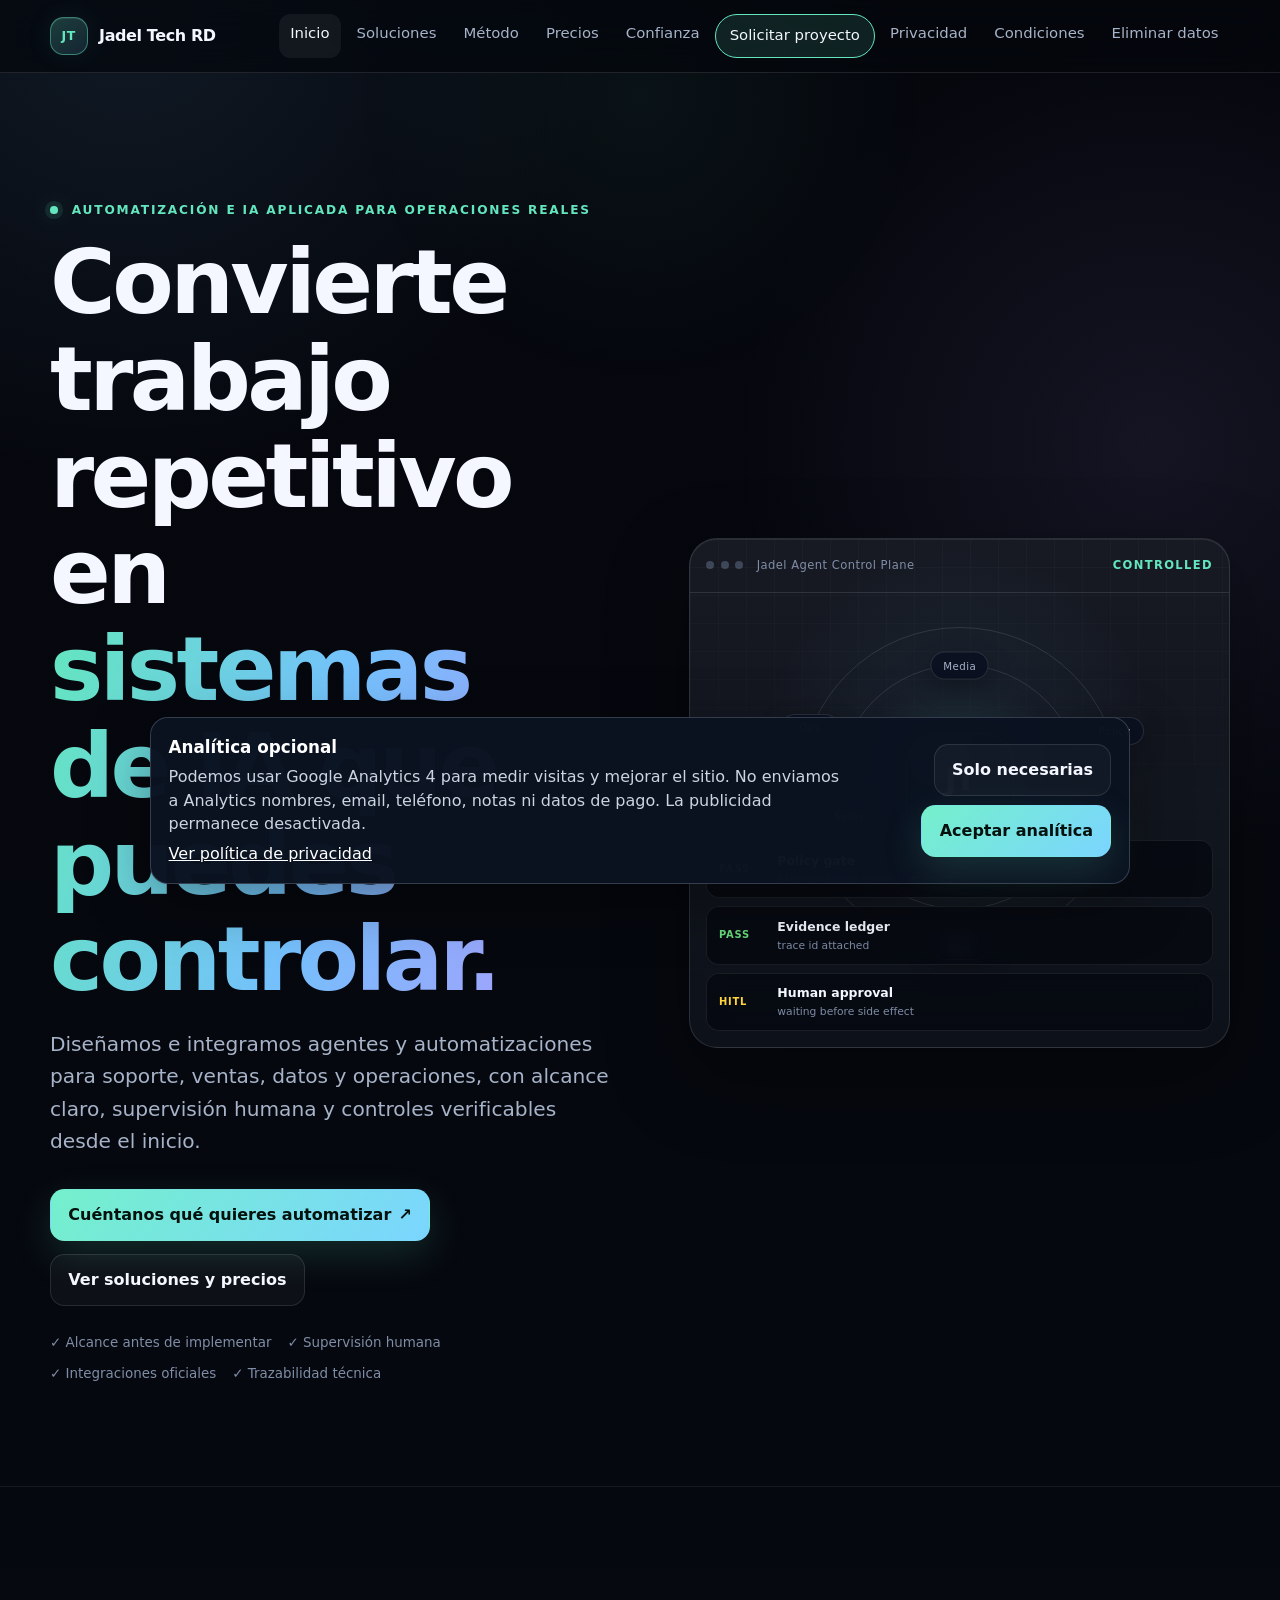
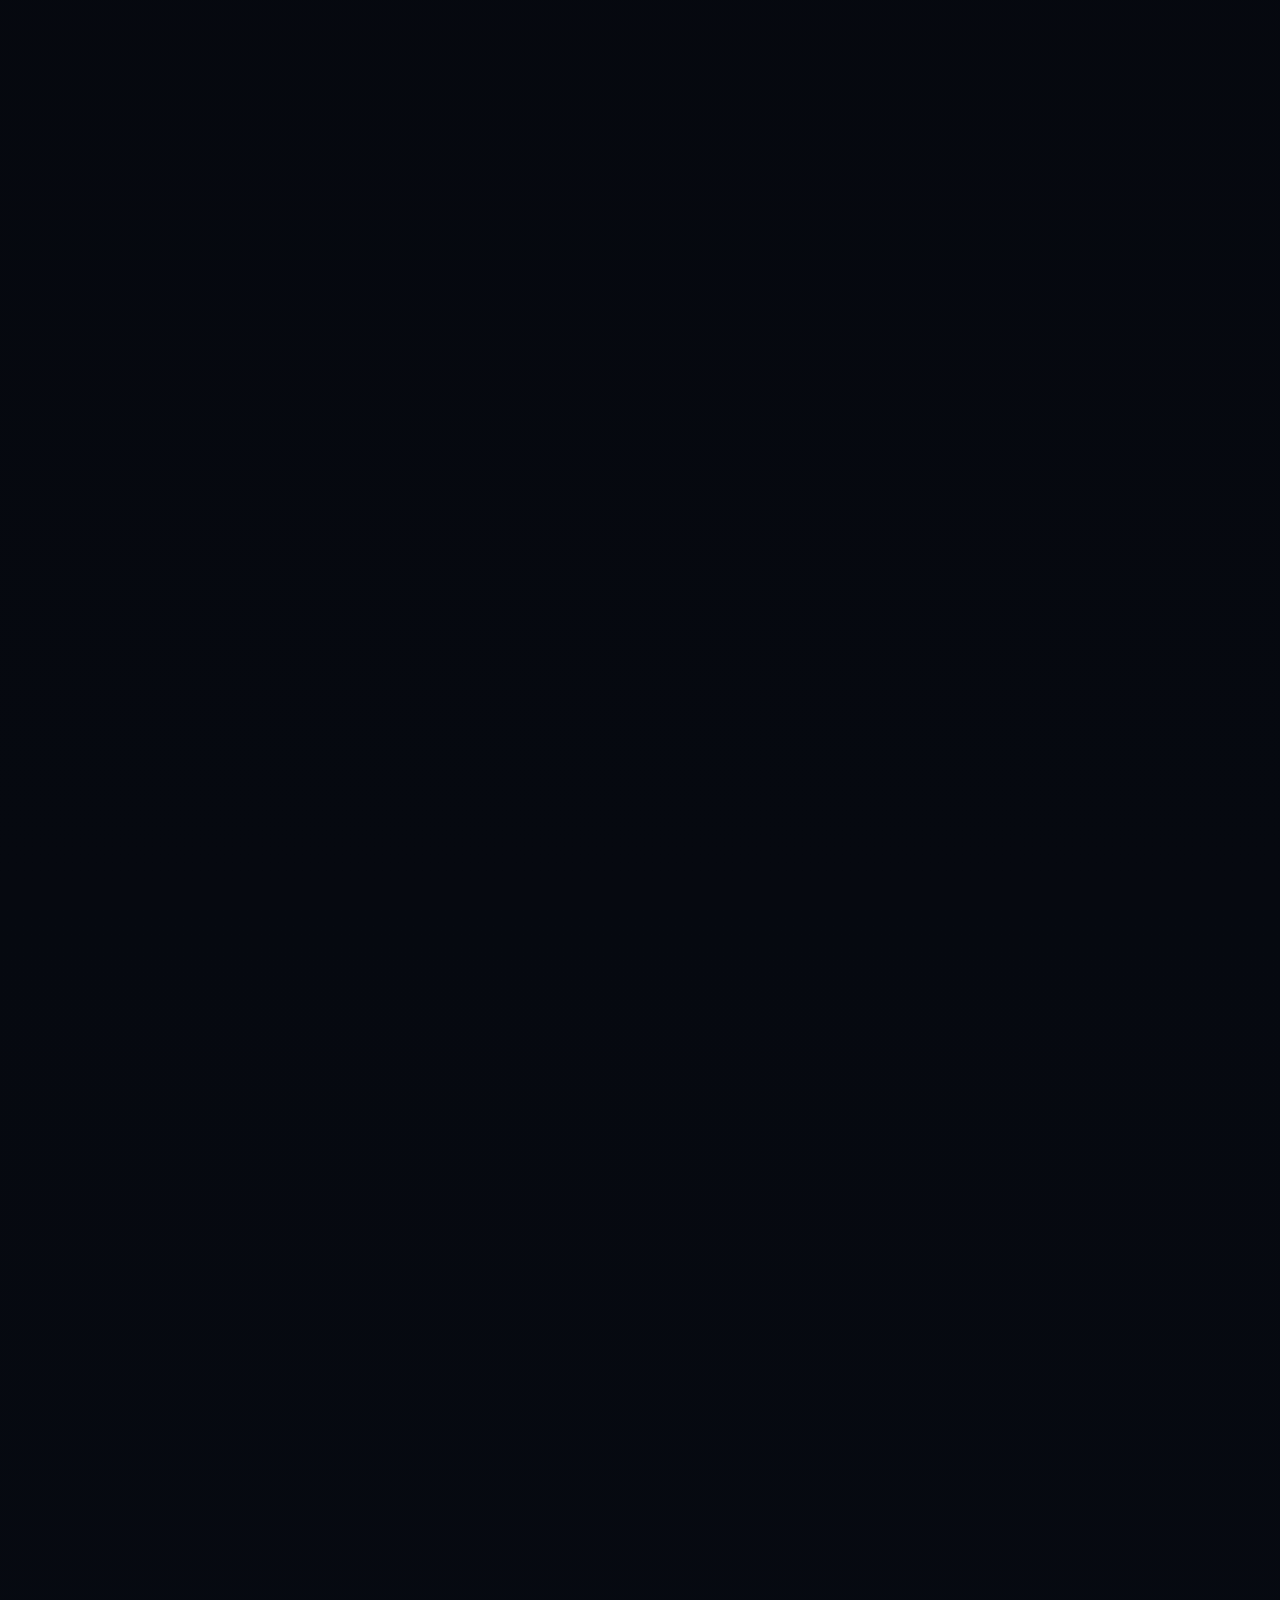
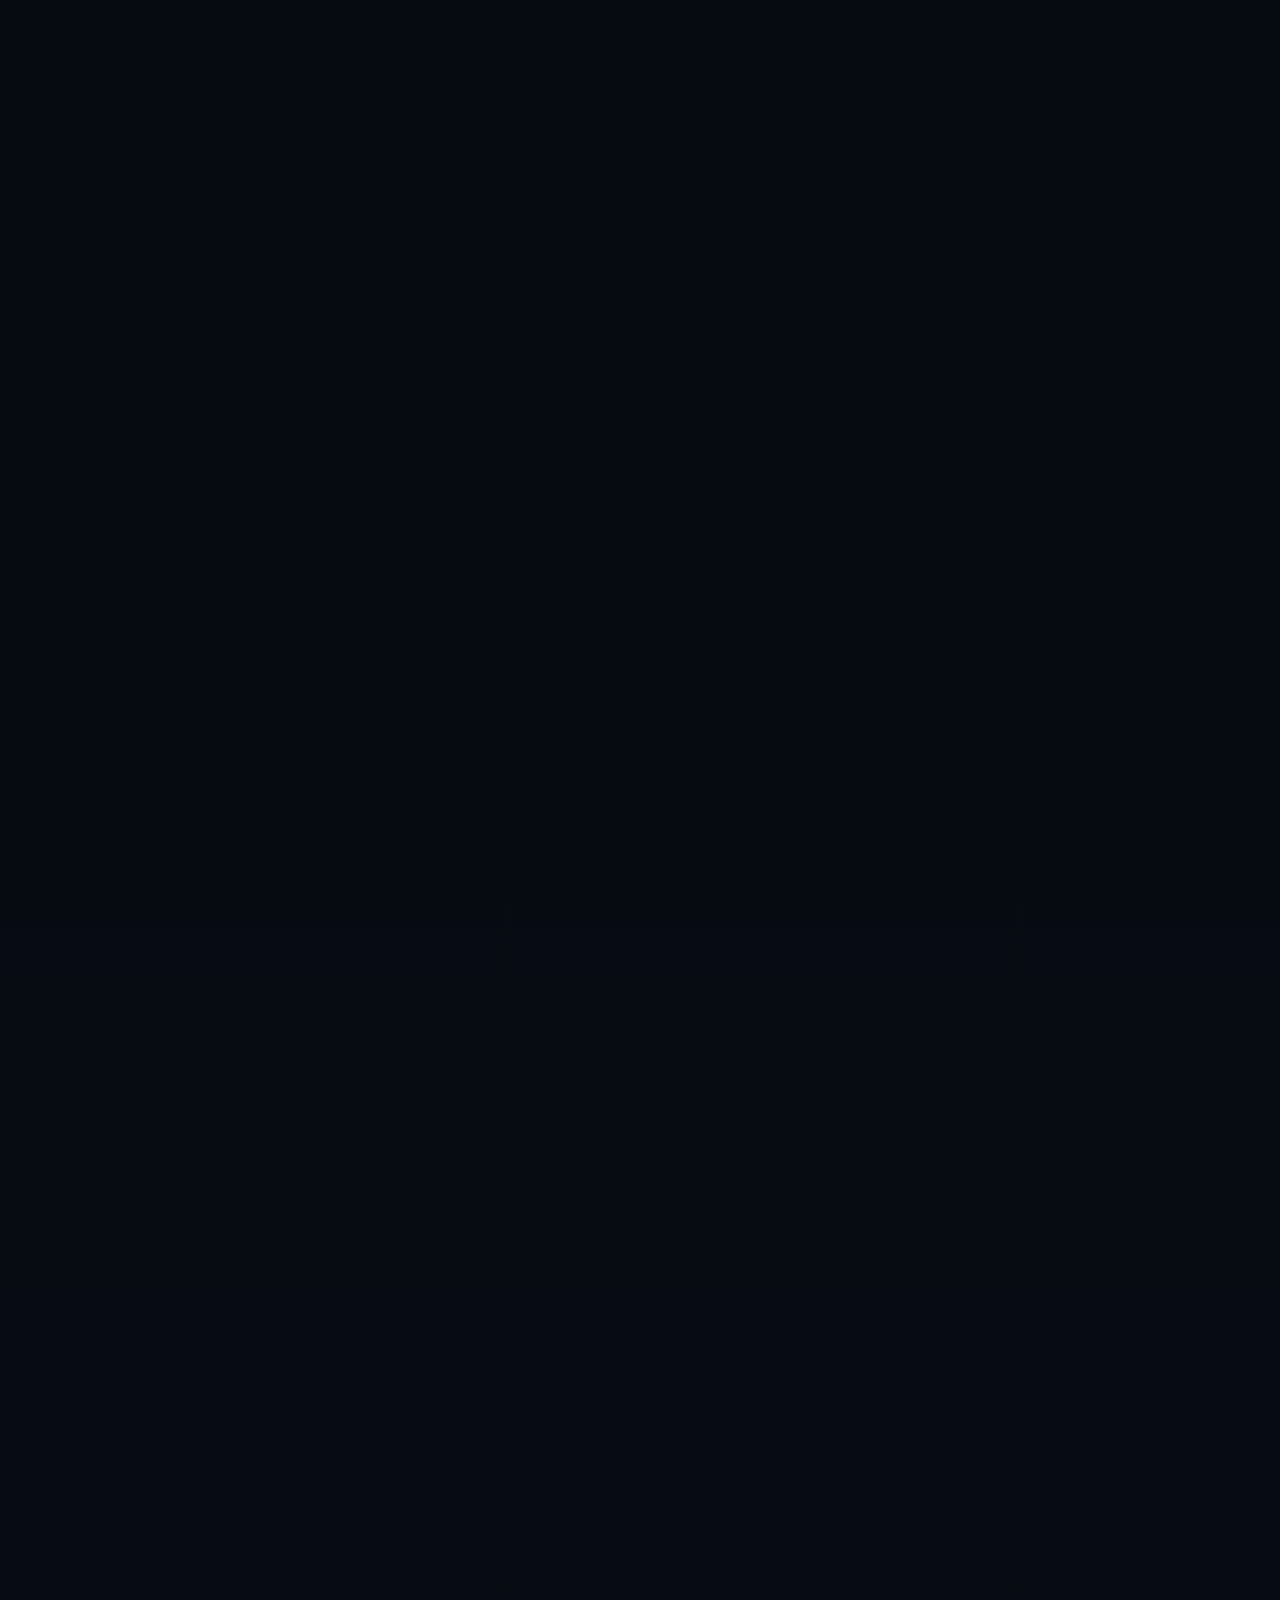
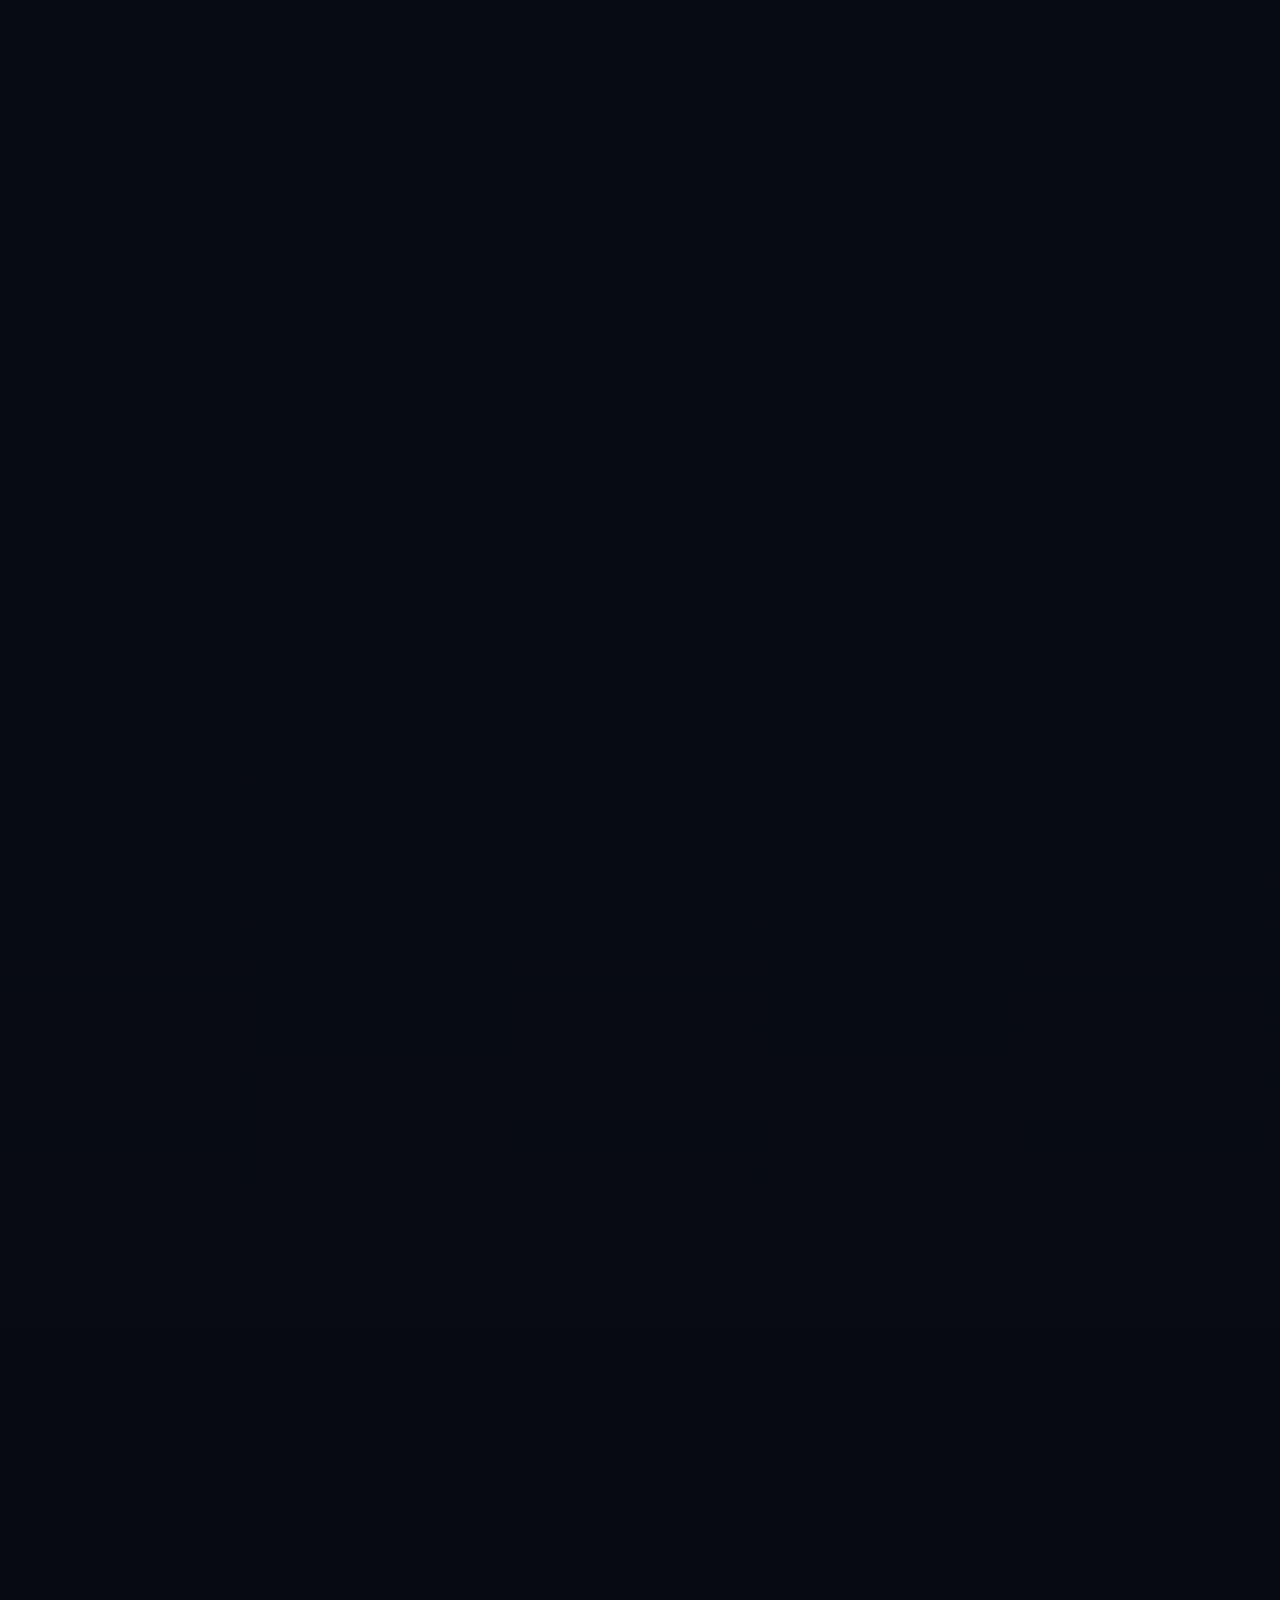
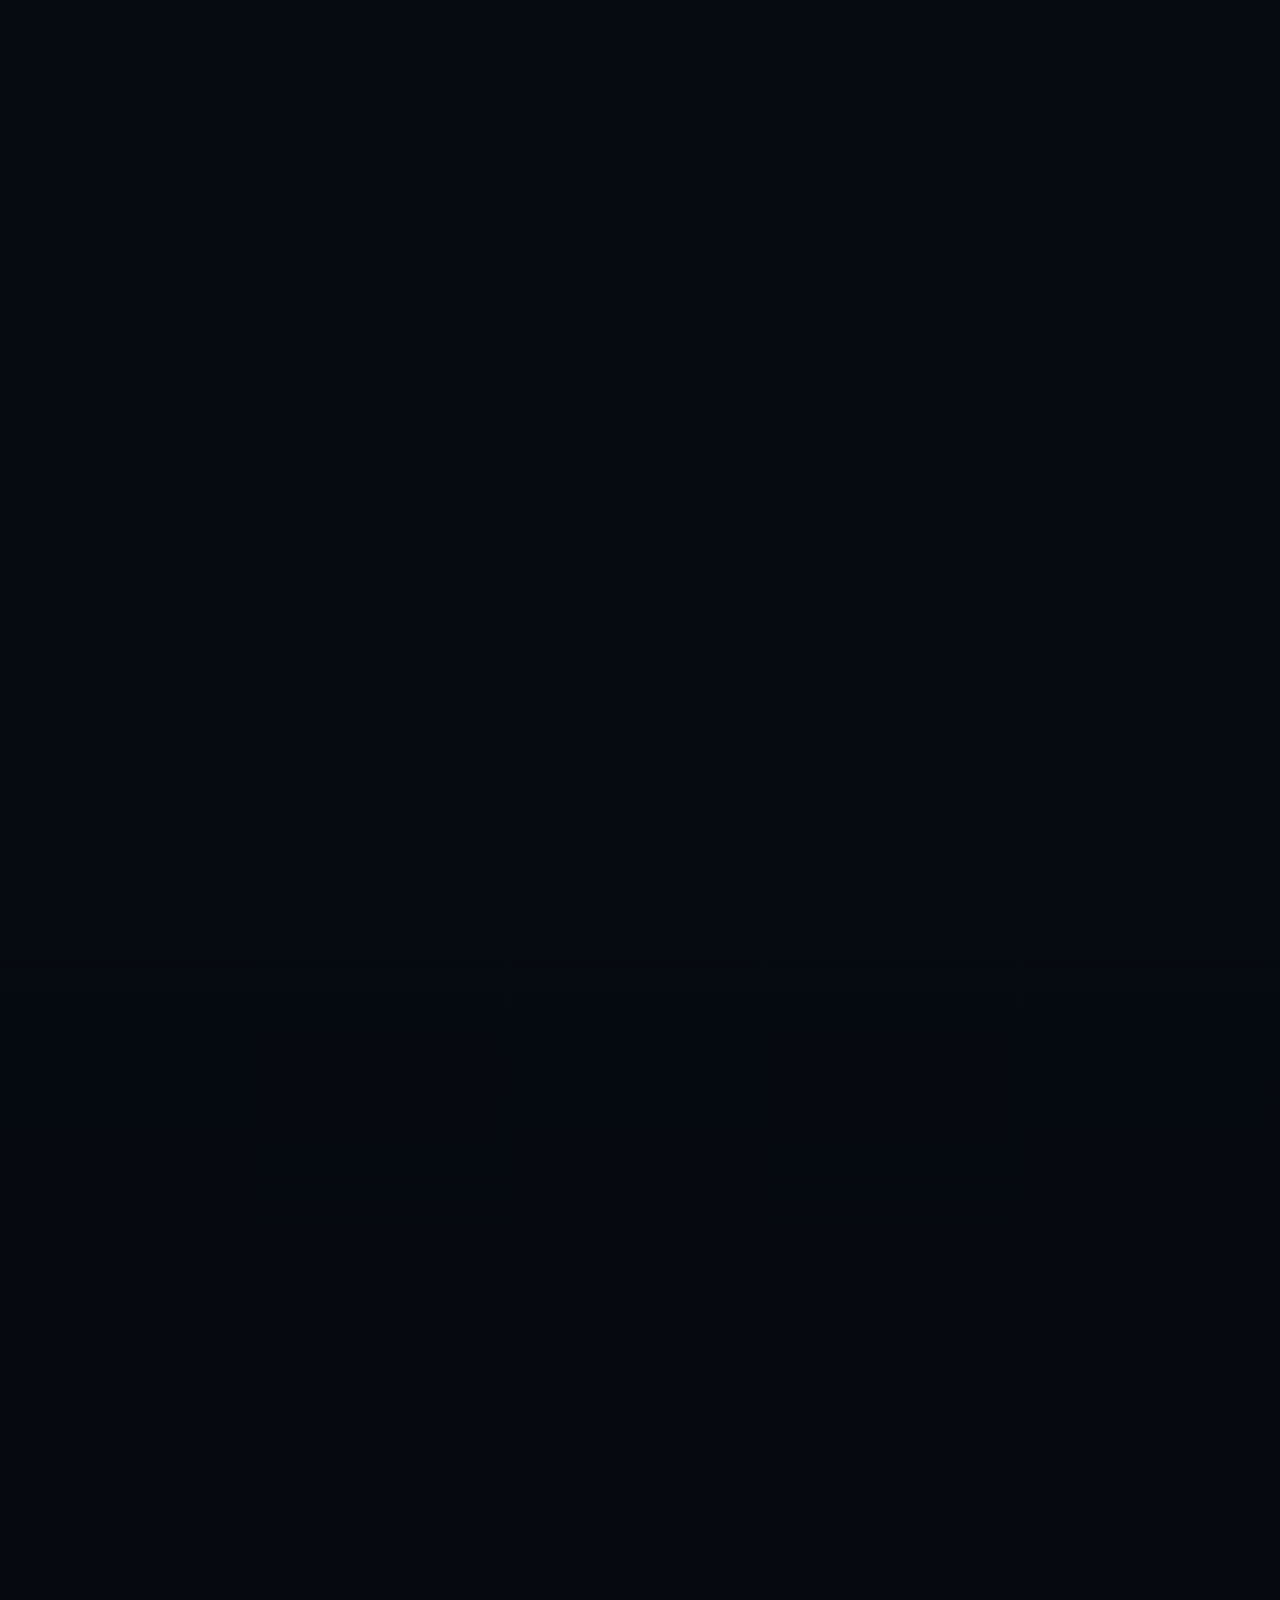
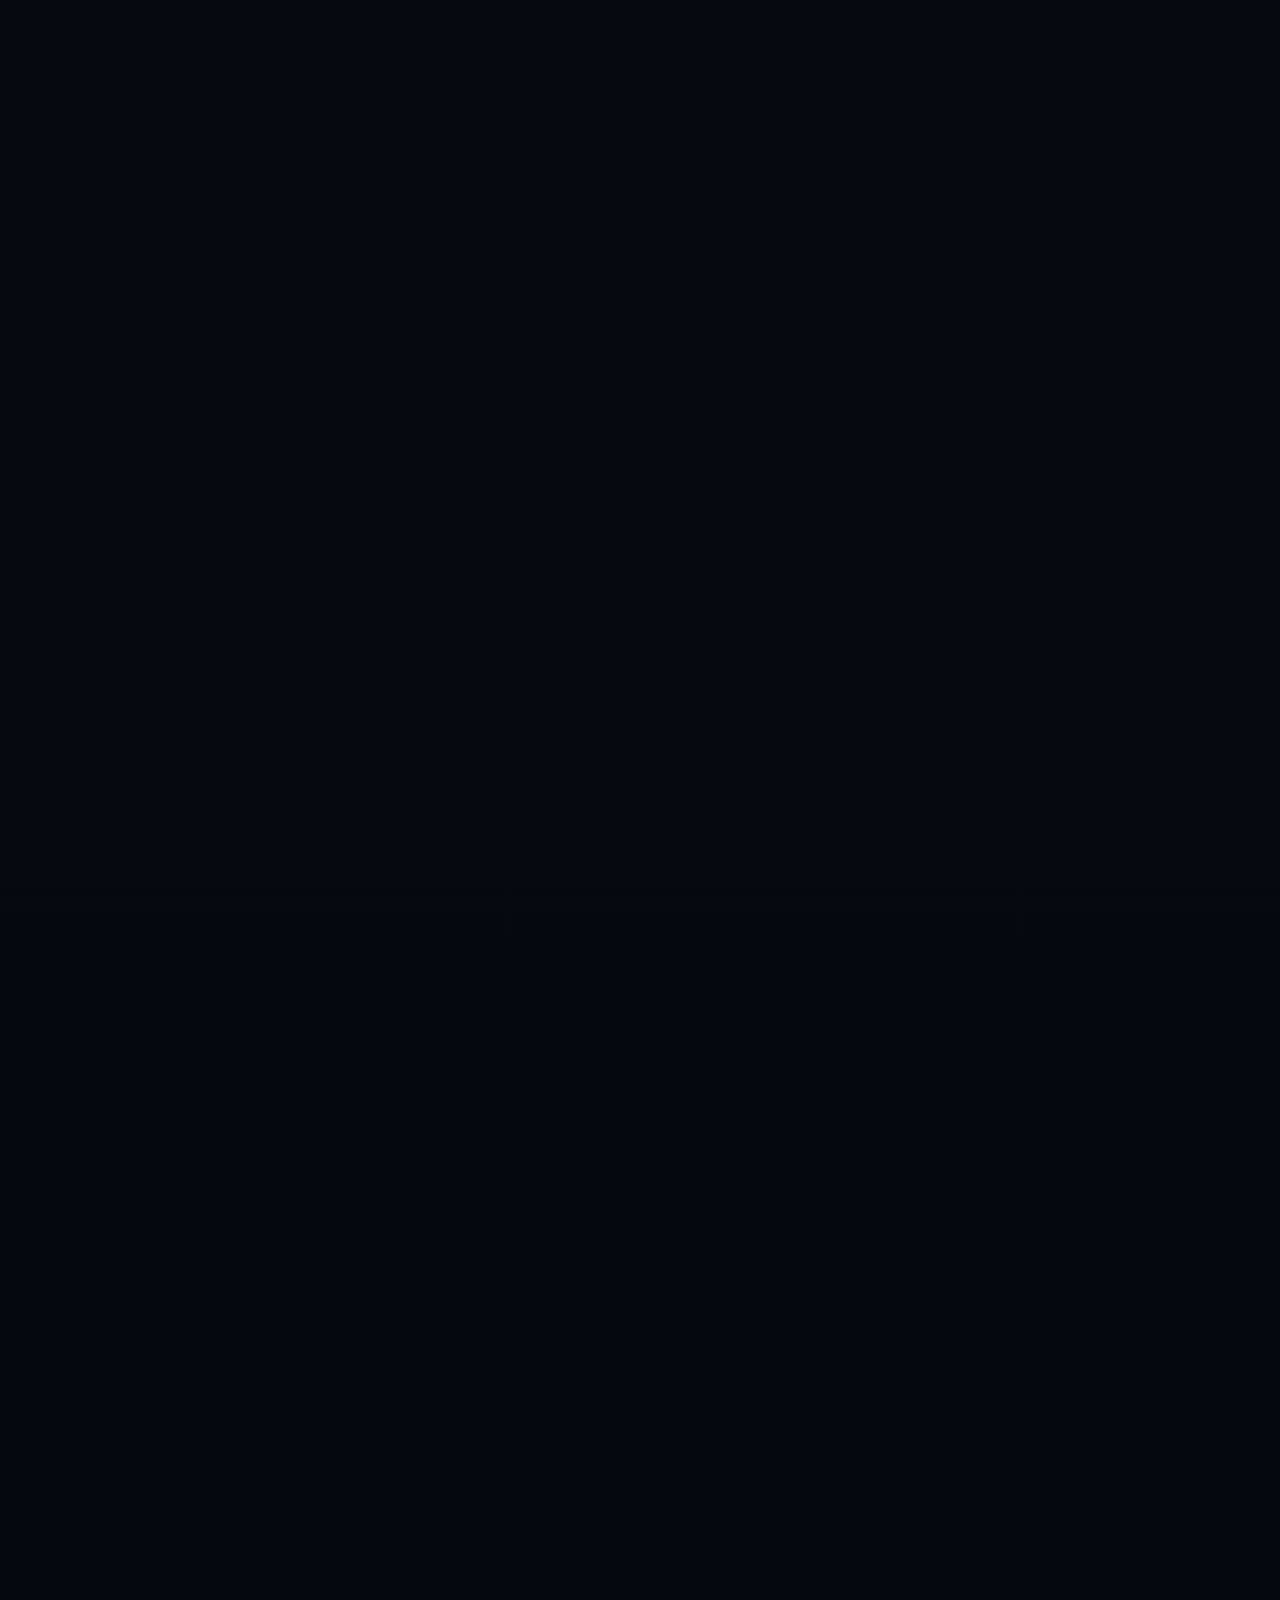
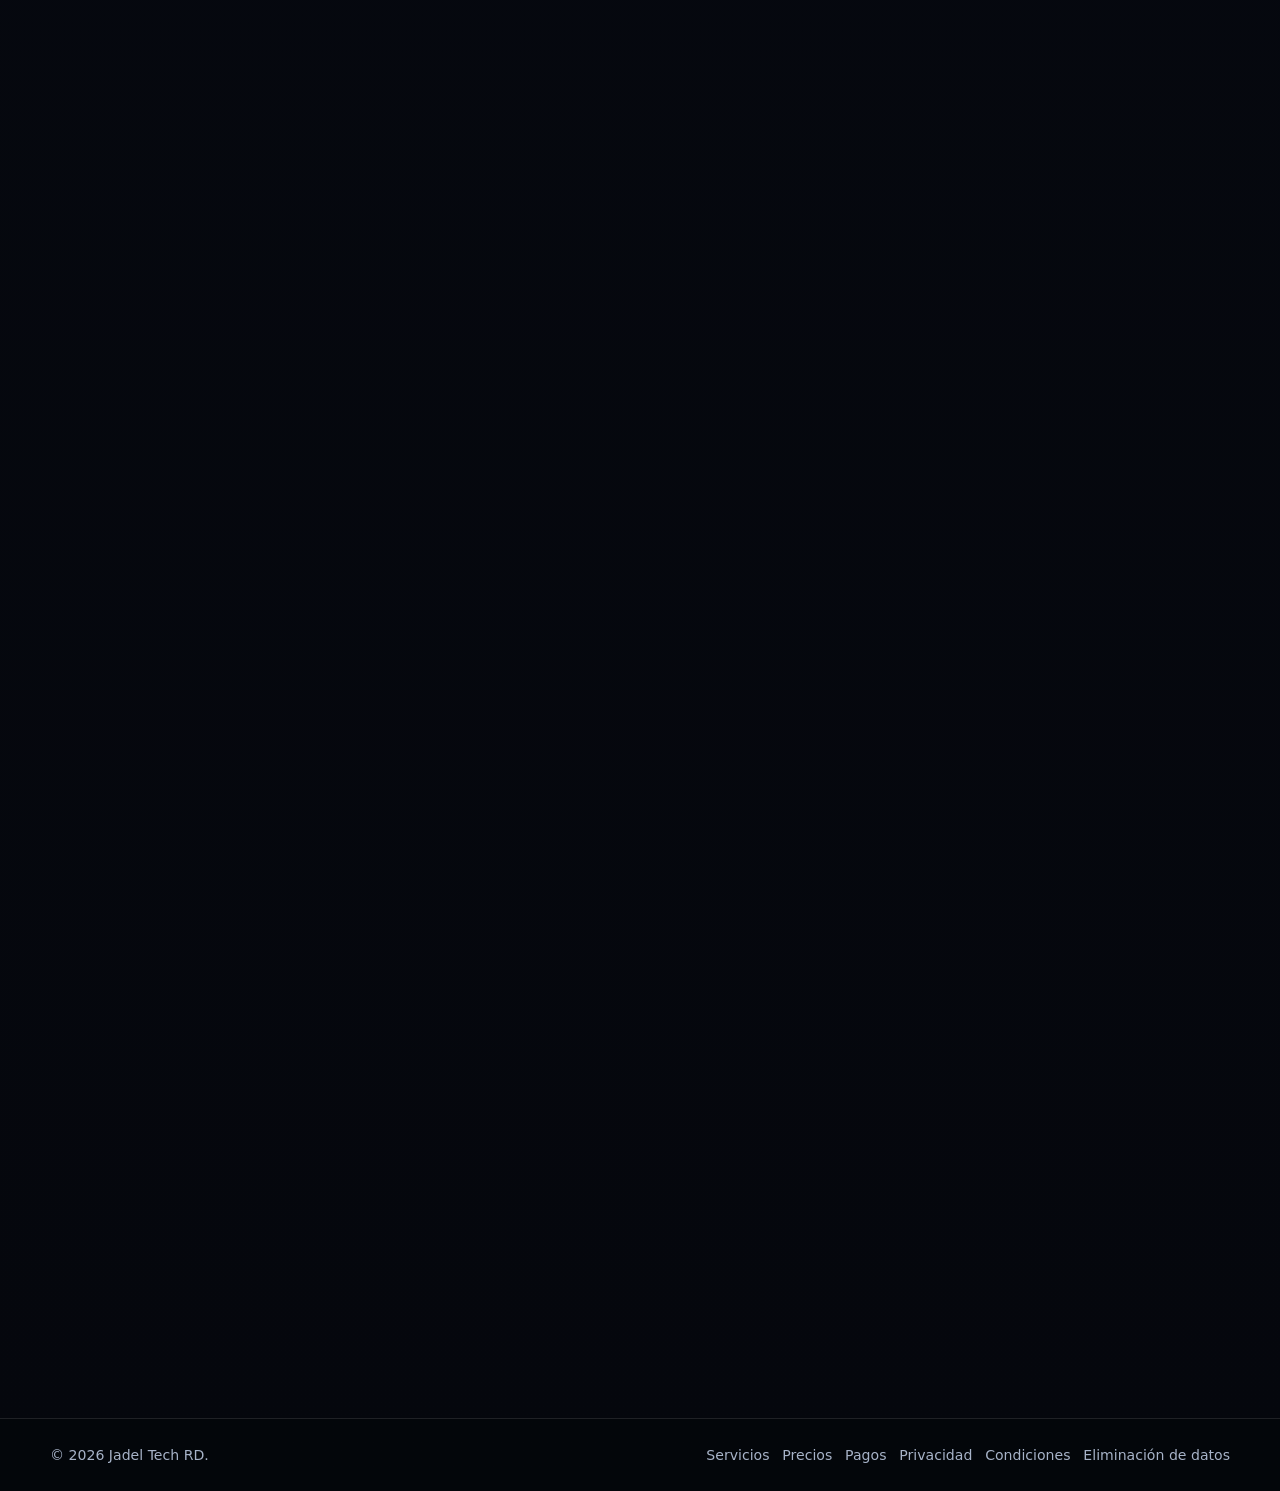
==== commit 5c662a0a: "site: sync canonical public application" ====
--- a/index.html
+++ b/index.html
@@ -107,10 +107,10 @@
           <article class="service-card reveal"><div class="service-topline"><span class="service-icon">▶</span><span class="status-badge status-pilot">Publicación live bloqueada por gates</span></div><h3>CineForge · Video Premium</h3><p>Pipeline para reels y video social premium: planificación, QC, originalidad, aprobación humana y conectores de publicación multi-plataforma.</p><ul class="service-deliverables"><li>Creative direction</li><li>Video QC</li><li>Caption/thumbnail</li><li>Publisher connectors</li></ul><div class="service-footer"><div><span class="price-caption">Precio de lanzamiento</span><strong>Desde US$180/reel · packs desde US$899/mes</strong></div><a class="mini-action" href="#pagos">Añadir</a></div></article>
           <article class="service-card reveal"><div class="service-topline"><span class="service-icon">∞</span><span class="status-badge status-available">Servicio de ingeniería</span></div><h3>Meta/Facebook Integration & App Review</h3><p>Integración segura de Facebook Pages, OAuth, permisos, revisión de app, evidencias y páginas públicas de cumplimiento.</p><ul class="service-deliverables"><li>OAuth</li><li>Pages API</li><li>Review readiness</li><li>Compliance URLs</li></ul><div class="service-footer"><div><span class="price-caption">Precio de lanzamiento</span><strong>Desde US$850</strong></div><a class="mini-action" href="#pagos">Añadir</a></div></article>
           <article class="service-card reveal"><div class="service-topline"><span class="service-icon">▦</span><span class="status-badge status-available">Implementable</span></div><h3>Dashboards & Decision Intelligence</h3><p>Paneles operativos y analíticos para convertir métricas, tickets, actividad de agentes o datos de negocio en decisiones accionables.</p><ul class="service-deliverables"><li>KPIs</li><li>Visual analytics</li><li>Filtros</li><li>Exportación</li></ul><div class="service-footer"><div><span class="price-caption">Precio de lanzamiento</span><strong>Desde US$650 + US$99/mes</strong></div><a class="mini-action" href="#pagos">Añadir</a></div></article>
-          <article class="service-card reveal"><div class="service-topline"><span class="service-icon">$</span><span class="status-badge status-pilot">Piloto · sin promesas de ingresos</span></div><h3>Revenue Opportunity Intelligence</h3><p>Descubrimiento, evaluación y reconciliación de oportunidades legítimas con evidencia, costes atribuidos y autoridad financiera cerrada por defecto.</p><ul class="service-deliverables"><li>Opportunity scoring</li><li>Cost model</li><li>Evidence ledger</li><li>Approval gates</li></ul><div class="service-footer"><div><span class="price-caption">Precio de lanzamiento</span><strong>Pilotos desde US$1,800</strong></div><a class="mini-action" href="#pagos">Añadir</a></div></article>
+          <article class="service-card reveal"><div class="service-topline"><span class="service-icon">$</span><span class="status-badge status-pilot">Piloto · sin promesas de ingresos</span></div><h3>Revenue Opportunity Intelligence</h3><p>Descubrimiento, evaluación y reconciliación de oportunidades legítimas con evidencia, costes atribuidos y autoridad financiera cerrada por defecto.</p><ul class="service-deliverables"><li>Opportunity scoring</li><li>Cost model</li><li>Evidence ledger</li><li>Approval gates</li></ul><div class="service-footer"><div><span class="price-caption">Precio de lanzamiento</span><strong>Desde US$1,800 + US$349/mes</strong></div><a class="mini-action" href="#pagos">Añadir</a></div></article>
           <article class="service-card reveal"><div class="service-topline"><span class="service-icon">∑</span><span class="status-badge status-research">Research-only · no live capital</span></div><h3>Quant Research & Trading Risk Systems</h3><p>Investigación cuantitativa, contratos de datos, backtesting, walk-forward, risk engine y arquitectura de ejecución supervisada.</p><ul class="service-deliverables"><li>Research pipeline</li><li>Backtest design</li><li>Risk controls</li><li>Production gates</li></ul><div class="service-footer"><div><span class="price-caption">Precio de lanzamiento</span><strong>Proyectos desde US$2,000</strong></div><a class="mini-action" href="#pagos">Añadir</a></div></article>
-          <article class="service-card reveal"><div class="service-topline"><span class="service-icon">◇</span><span class="status-badge status-available">Servicio de ingeniería</span></div><h3>AI Governance & Production Readiness</h3><p>Políticas fail-closed, secretos, supply chain, observabilidad, evaluaciones adversariales, SLOs y evidencia de readiness.</p><ul class="service-deliverables"><li>Threat model</li><li>Policy gates</li><li>CI/CD controls</li><li>Readiness report</li></ul><div class="service-footer"><div><span class="price-caption">Precio de lanzamiento</span><strong>Desde US$2,500</strong></div><a class="mini-action" href="#pagos">Añadir</a></div></article>
-          <article class="service-card reveal"><div class="service-topline"><span class="service-icon">✦</span><span class="status-badge status-pilot">Proyecto a medida</span></div><h3>Multi-Agent Orchestration</h3><p>Sistemas coordinados con agentes especializados, routing, colas, APIs, memoria, approvals, retries, idempotencia y observabilidad.</p><ul class="service-deliverables"><li>Agent registry</li><li>Routing</li><li>Durable workflows</li><li>Observability</li></ul><div class="service-footer"><div><span class="price-caption">Precio de lanzamiento</span><strong>Desde US$4,500 + soporte</strong></div><a class="mini-action" href="#pagos">Añadir</a></div></article>
+          <article class="service-card reveal"><div class="service-topline"><span class="service-icon">◇</span><span class="status-badge status-available">Servicio de ingeniería</span></div><h3>AI Governance & Production Readiness</h3><p>Políticas fail-closed, secretos, supply chain, observabilidad, evaluaciones adversariales, SLOs y evidencia de readiness.</p><ul class="service-deliverables"><li>Threat model</li><li>Policy gates</li><li>CI/CD controls</li><li>Readiness report</li></ul><div class="service-footer"><div><span class="price-caption">Precio de lanzamiento</span><strong>Desde US$2,500 + US$299/mes</strong></div><a class="mini-action" href="#pagos">Añadir</a></div></article>
+          <article class="service-card reveal"><div class="service-topline"><span class="service-icon">✦</span><span class="status-badge status-pilot">Proyecto a medida</span></div><h3>Multi-Agent Orchestration</h3><p>Sistemas coordinados con agentes especializados, routing, colas, APIs, memoria, approvals, retries, idempotencia y observabilidad.</p><ul class="service-deliverables"><li>Agent registry</li><li>Routing</li><li>Durable workflows</li><li>Observability</li></ul><div class="service-footer"><div><span class="price-caption">Precio de lanzamiento</span><strong>Desde US$4,500 + US$790/mes</strong></div><a class="mini-action" href="#pagos">Añadir</a></div></article>
         </div>
       </section>
 
@@ -147,7 +147,7 @@
           <article><strong>Arquitectura Agentic & Automatización</strong><span>Desde US$250</span><div><a href="https://www.paypal.com/ncp/payment/8XFP5NDQUN9J2" rel="noopener noreferrer" target="_blank">Pagar implementación</a></div></article>
           <article><strong>Agente de Soporte & Tickets</strong><span>US$900 + US$149/mes</span><div><a href="https://www.paypal.com/ncp/payment/NN639WR9P7LPW" rel="noopener noreferrer" target="_blank">Pagar implementación</a><a href="https://www.paypal.com/ncp/payment/G7EJQLHYUKLG8" rel="noopener noreferrer" target="_blank">Pagar soporte mensual</a></div></article>
           <article><strong>Meta/Facebook Integration & App Review</strong><span>Desde US$850</span><div><a href="https://www.paypal.com/ncp/payment/5EX2AGMB85P62" rel="noopener noreferrer" target="_blank">Pagar implementación</a></div></article>
-          <article><strong>AI Governance & Production Readiness</strong><span>Desde US$2,500</span><div><a href="https://www.paypal.com/ncp/payment/3TQUF8WU2WHR2" rel="noopener noreferrer" target="_blank">Pagar implementación</a></div></article>
+          <article><strong>AI Governance & Production Readiness</strong><span>Desde US$2,500 + US$299/mes</span><div><a href="https://www.paypal.com/ncp/payment/3TQUF8WU2WHR2" rel="noopener noreferrer" target="_blank">Pagar implementación</a></div></article>
         </div>
         <div class="nexus-payment-protocol reveal" aria-label="Protocolo operativo Nexus">
           <div><span>AUTO</span><strong>Selección y brief</strong><small>el configurador arma alcance, precio inicial y servicios.</small></div>
--- a/styles.css
+++ b/styles.css
@@ -683,3 +683,107 @@
   *, *::before, *::after { animation-duration: .001ms !important; animation-iteration-count: 1 !important; transition-duration: .001ms !important; }
   .reveal { opacity: 1; transform: none; }
 }
+
+
+/* Phase 2: decision-path, accessibility and responsive refinements */
+html {
+  scroll-padding-top: 6rem;
+}
+
+.nav .nav-cta {
+  border: 1px solid var(--accent);
+  border-radius: 999px;
+  padding: .55rem .85rem;
+  color: var(--text);
+  background: color-mix(in srgb, var(--accent) 12%, transparent);
+}
+
+a:focus-visible,
+button:focus-visible,
+summary:focus-visible {
+  outline: 3px solid var(--accent);
+  outline-offset: 3px;
+}
+
+.button,
+.mini-action,
+.filter-chip,
+.selected-chip,
+.nav a {
+  min-height: 44px;
+}
+
+.hero-copy .lead {
+  max-width: 68ch;
+}
+
+@media (max-width: 760px) {
+  .header-inner {
+    align-items: flex-start;
+    gap: .75rem;
+  }
+
+  .nav {
+    width: 100%;
+    overflow-x: auto;
+    overscroll-behavior-inline: contain;
+    scrollbar-width: thin;
+    padding-bottom: .35rem;
+  }
+
+  .nav a {
+    flex: 0 0 auto;
+    display: inline-flex;
+    align-items: center;
+  }
+
+  .hero-v2 {
+    padding-top: 2.5rem;
+  }
+
+  .hero-copy .actions,
+  .final-cta .actions {
+    align-items: stretch;
+  }
+
+  .hero-copy .actions .button,
+  .final-cta .actions .button {
+    width: 100%;
+    justify-content: center;
+  }
+
+  .signal-strip {
+    grid-template-columns: 1fr 1fr;
+  }
+}
+
+@media (max-width: 480px) {
+  .signal-strip {
+    grid-template-columns: 1fr;
+  }
+
+  .hero-trust {
+    display: grid;
+    grid-template-columns: 1fr;
+  }
+}
+
+@media (prefers-reduced-motion: reduce) {
+  html {
+    scroll-behavior: auto;
+  }
+
+  *,
+  *::before,
+  *::after {
+    animation-duration: .01ms !important;
+    animation-iteration-count: 1 !important;
+    transition-duration: .01ms !important;
+    scroll-behavior: auto !important;
+  }
+
+  .reveal {
+    opacity: 1;
+    transform: none;
+  }
+}
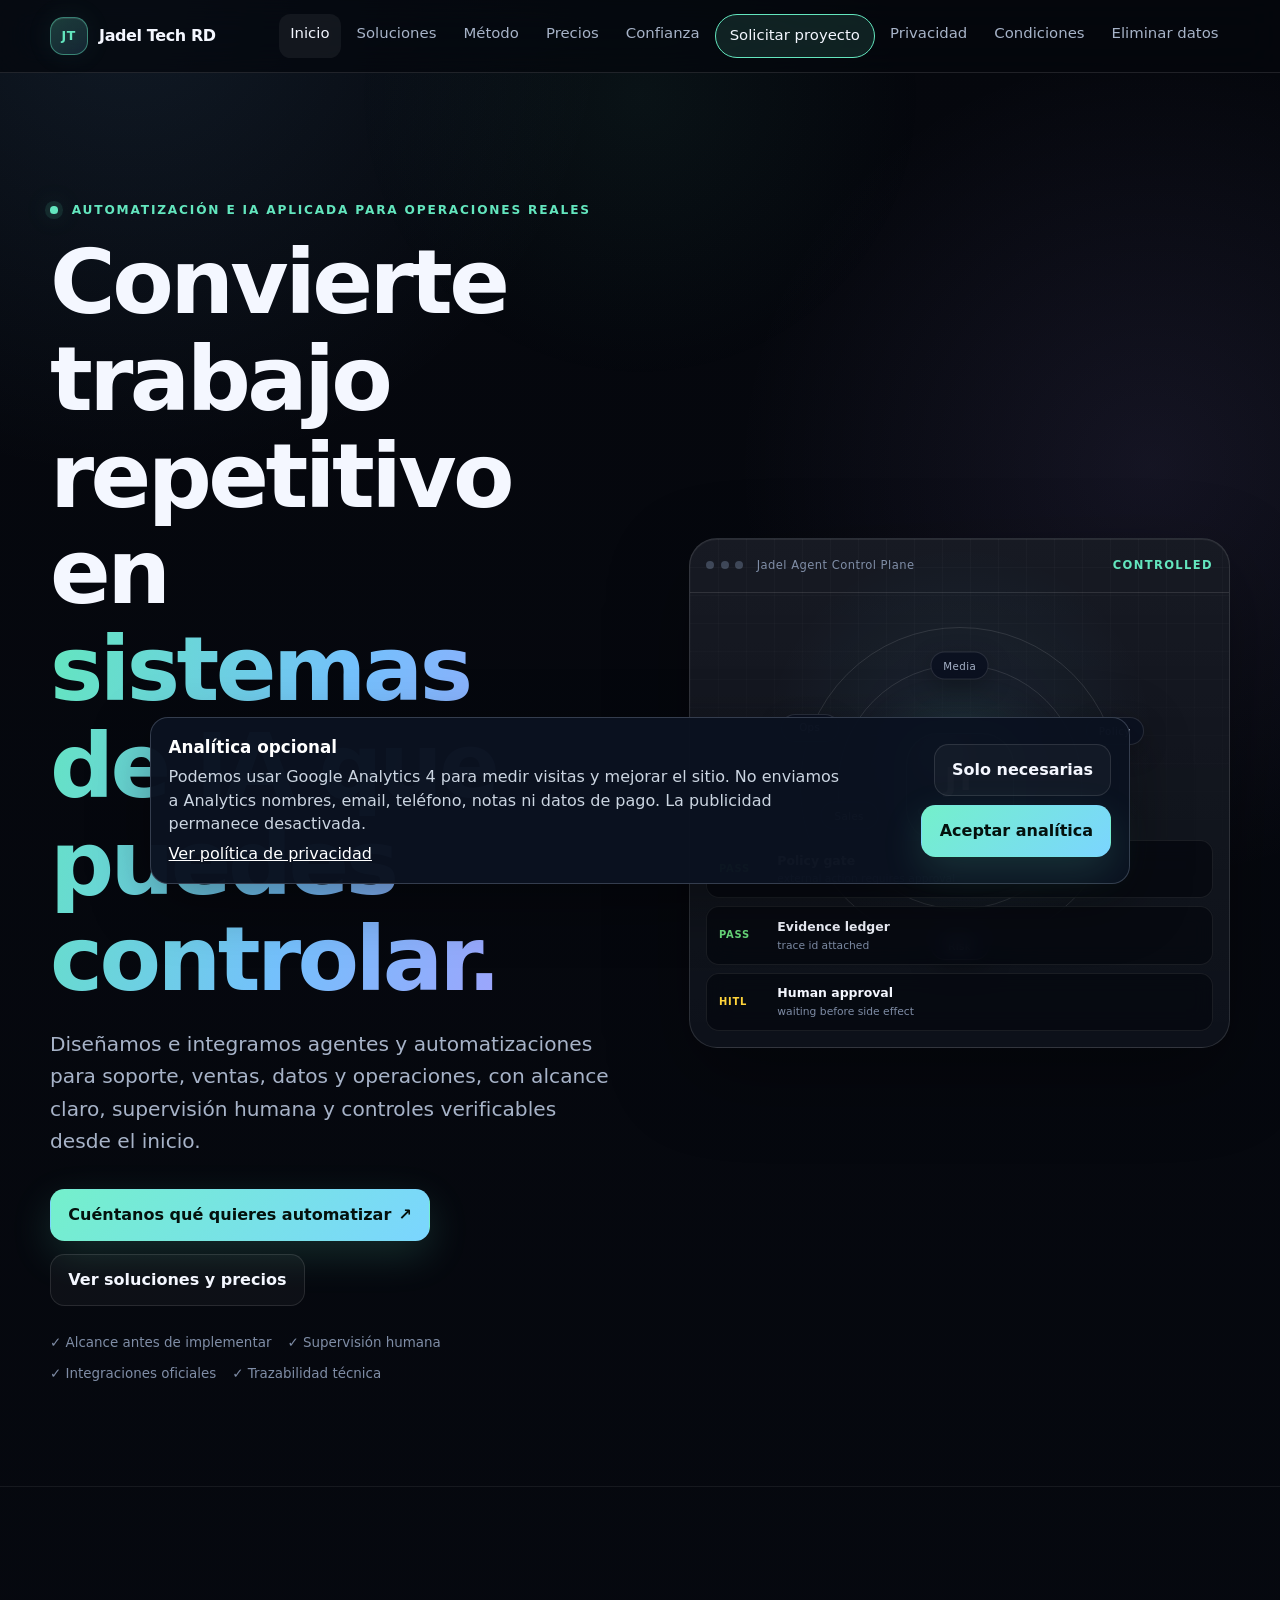
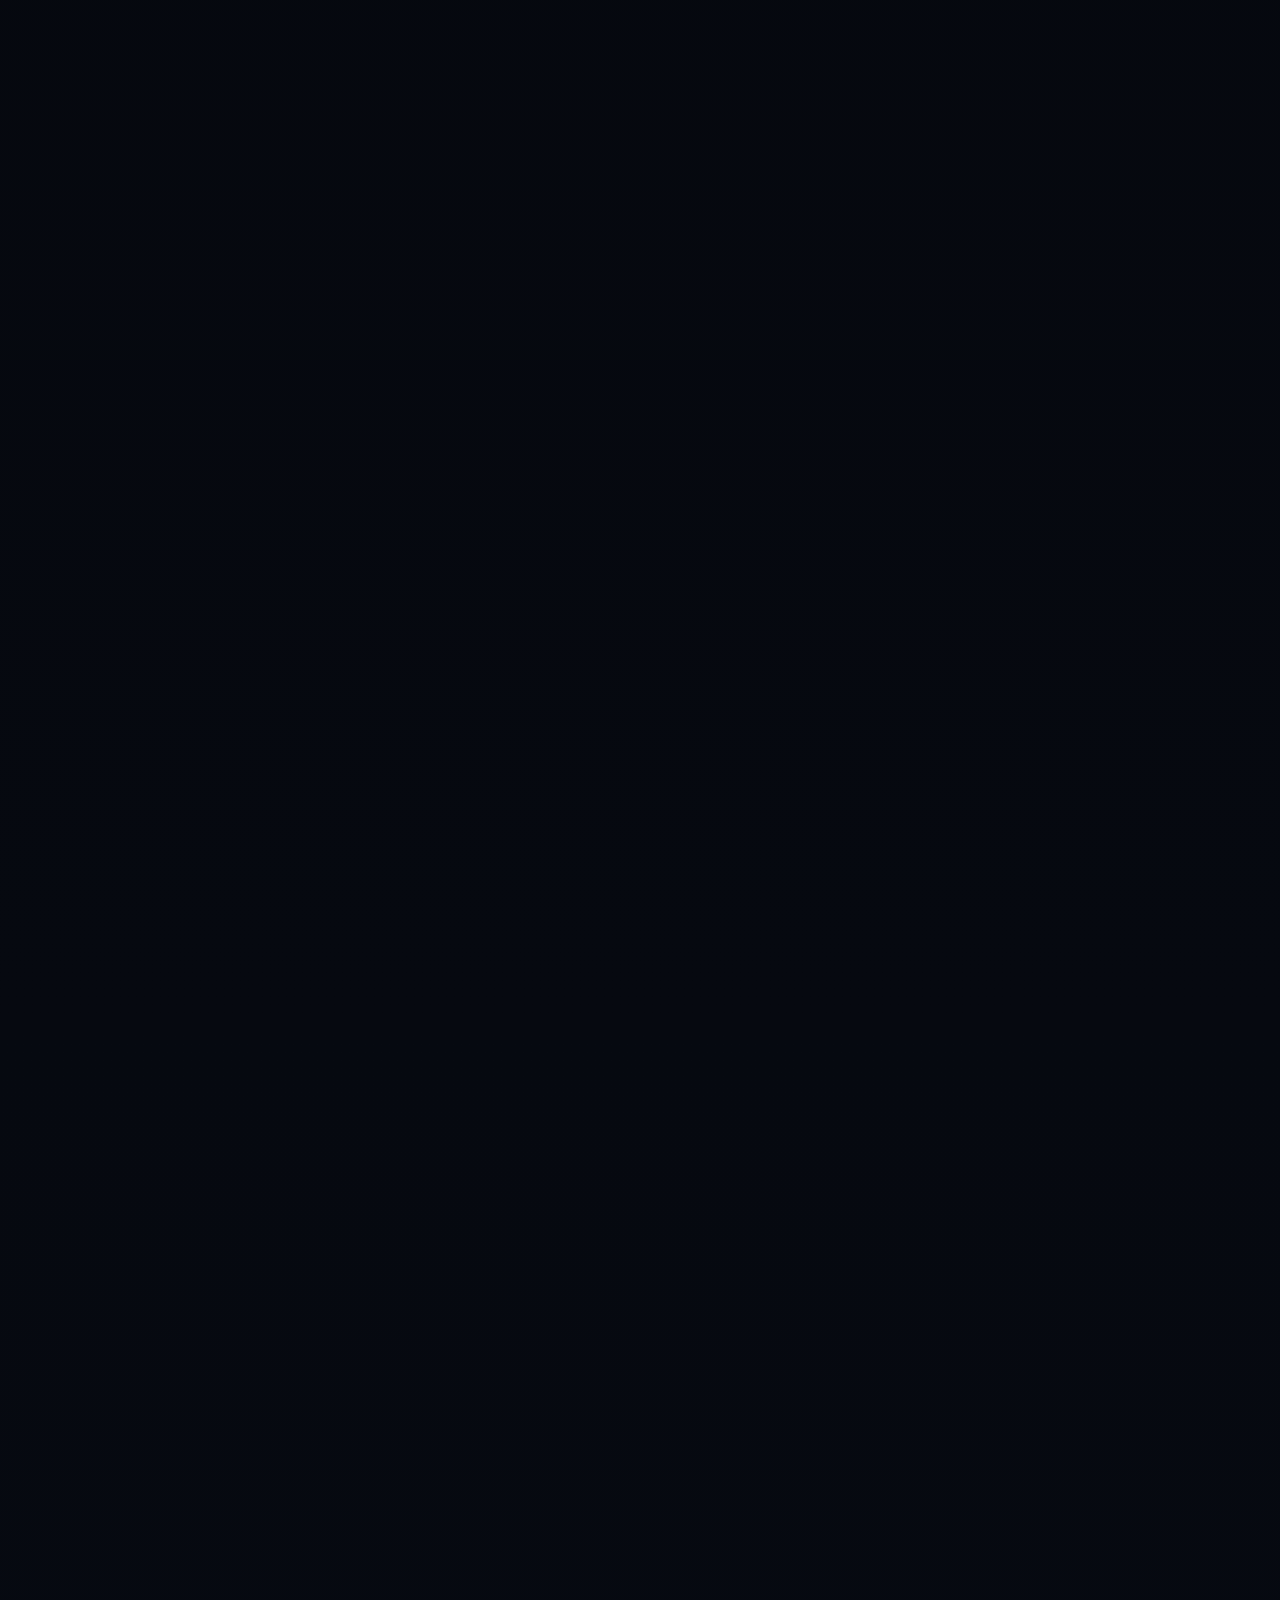
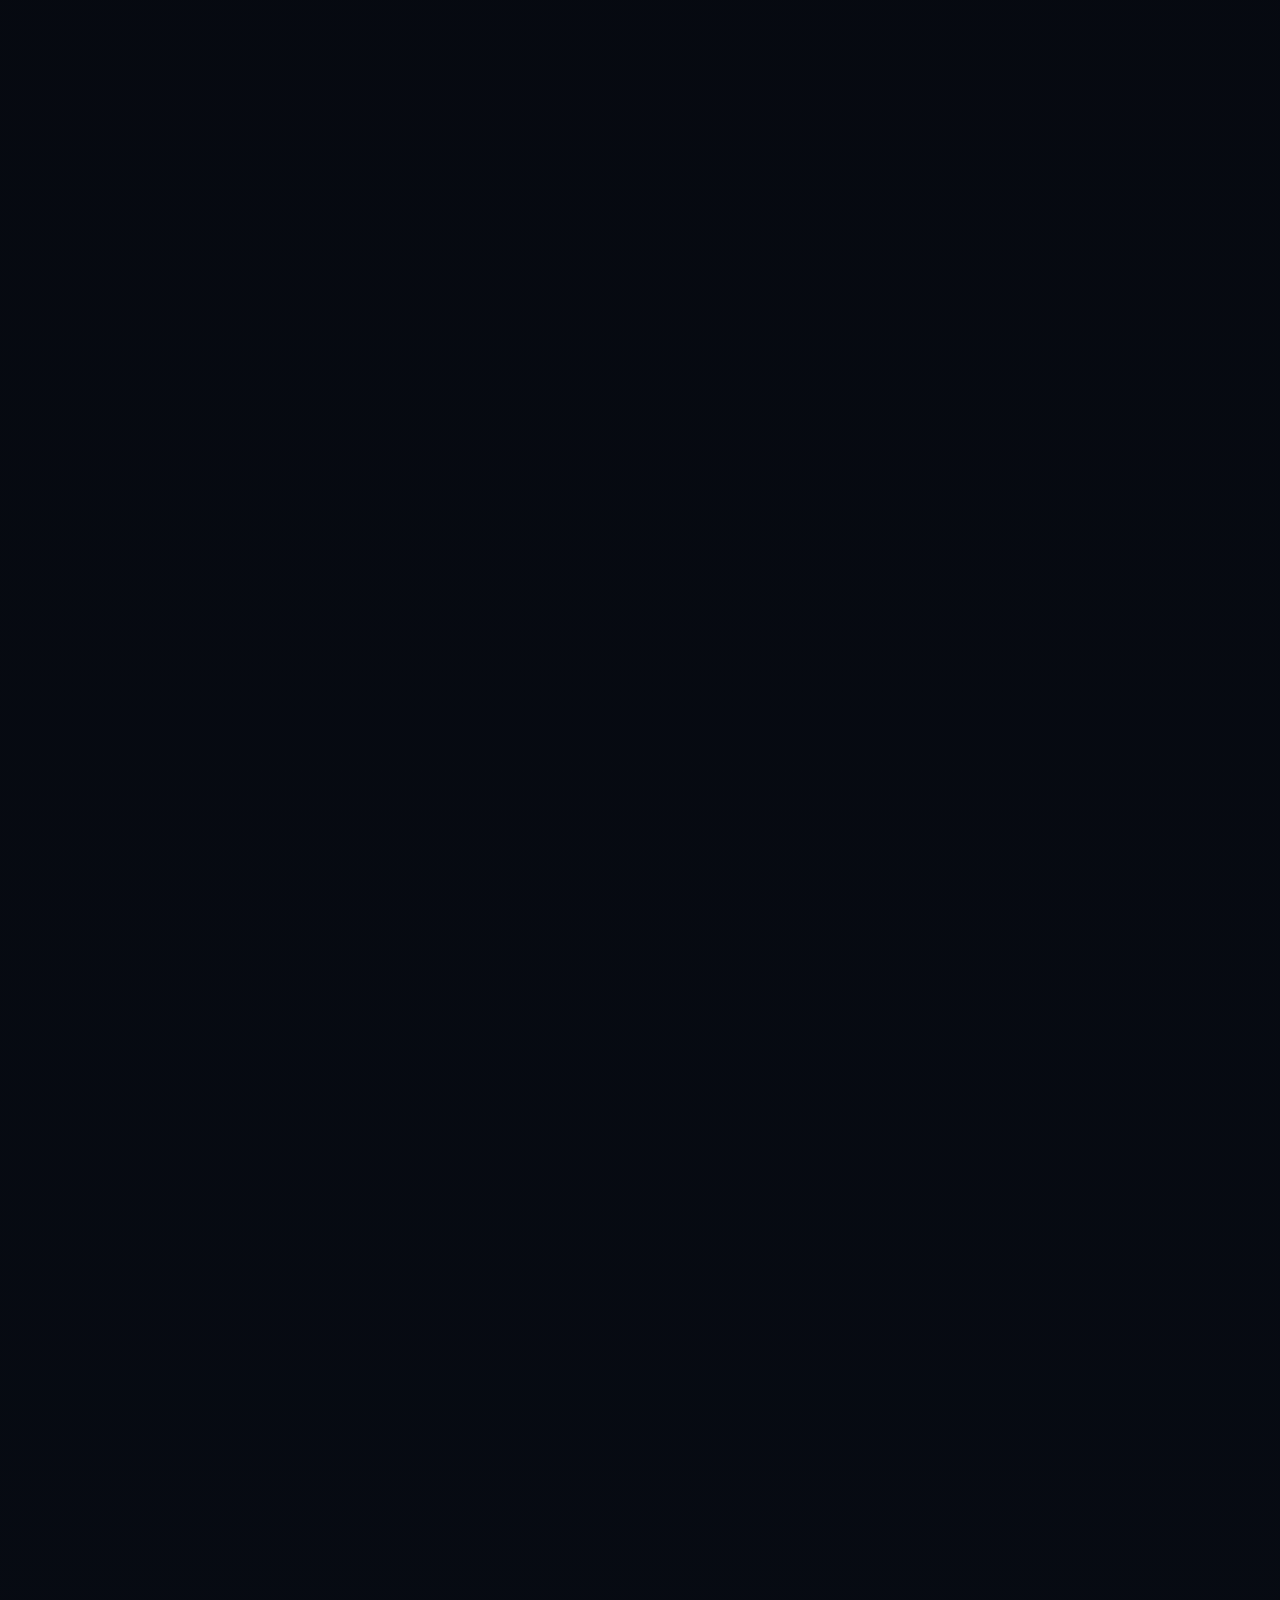
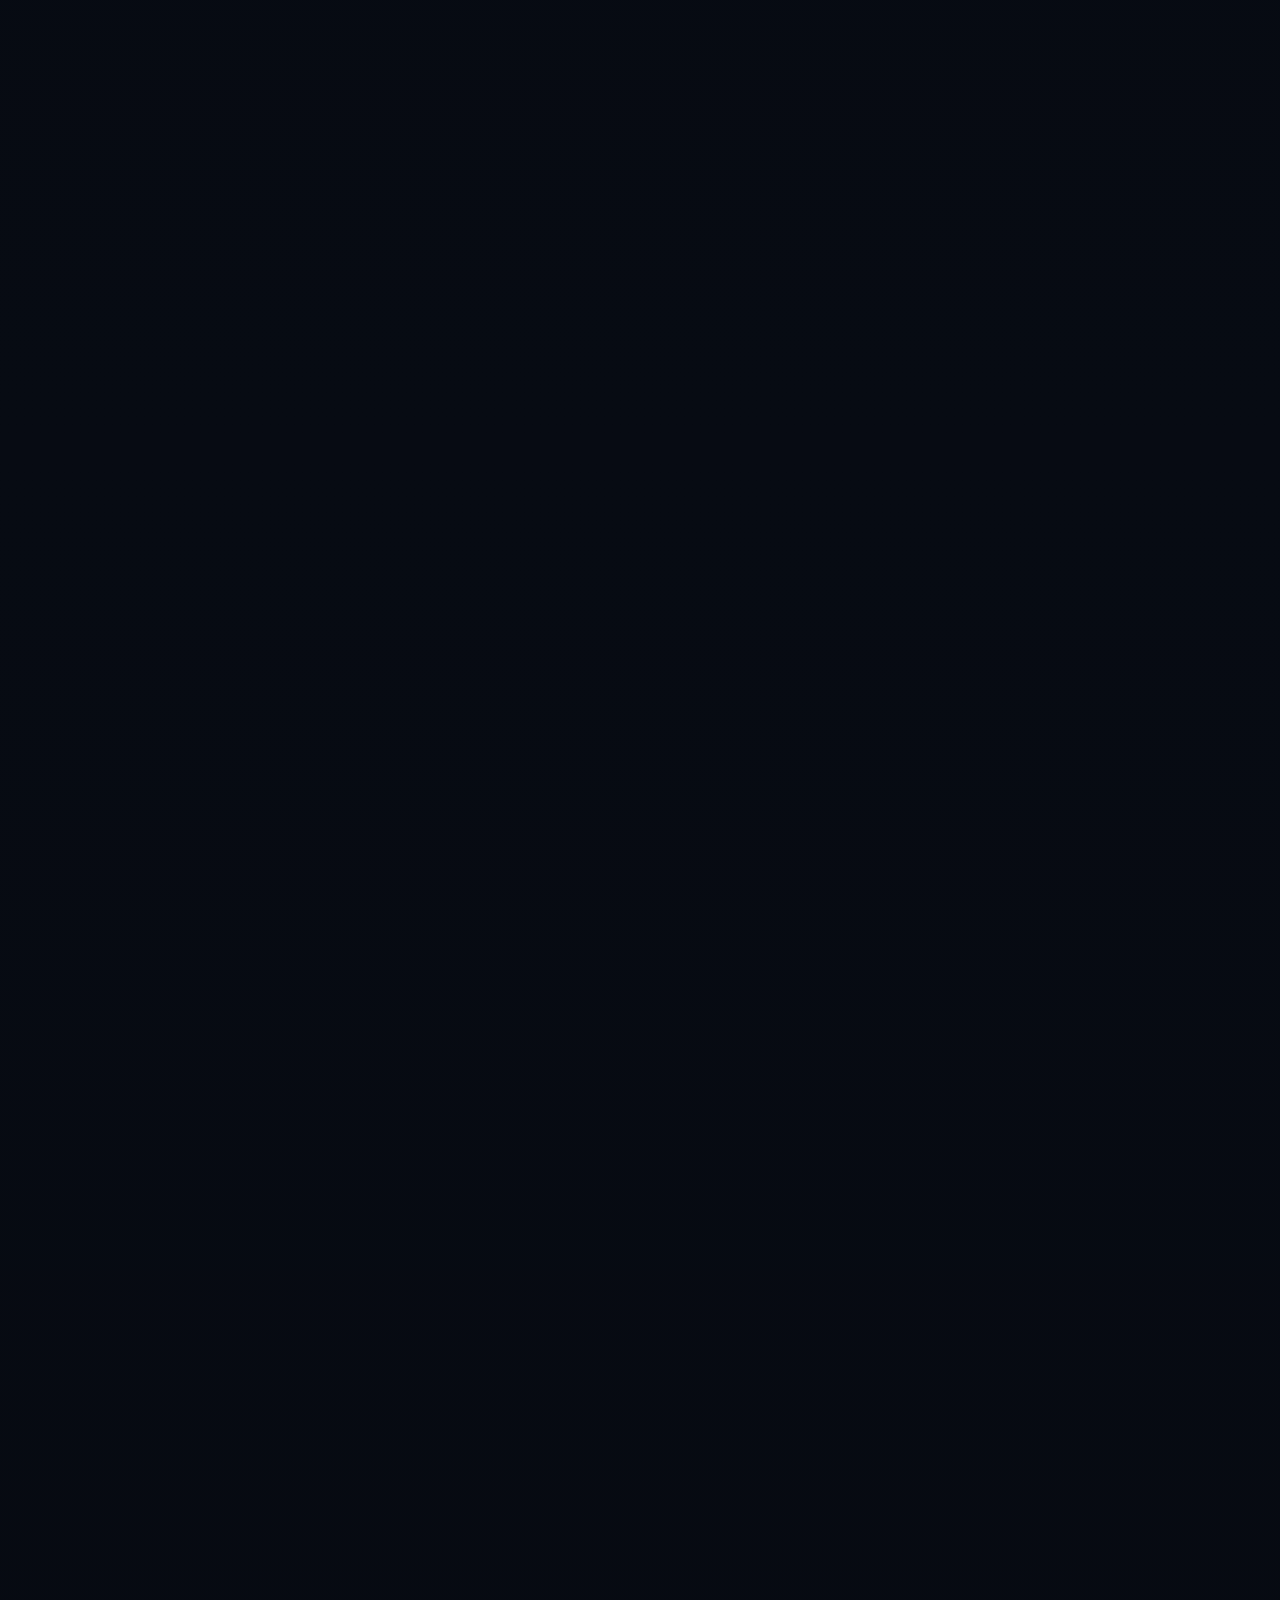
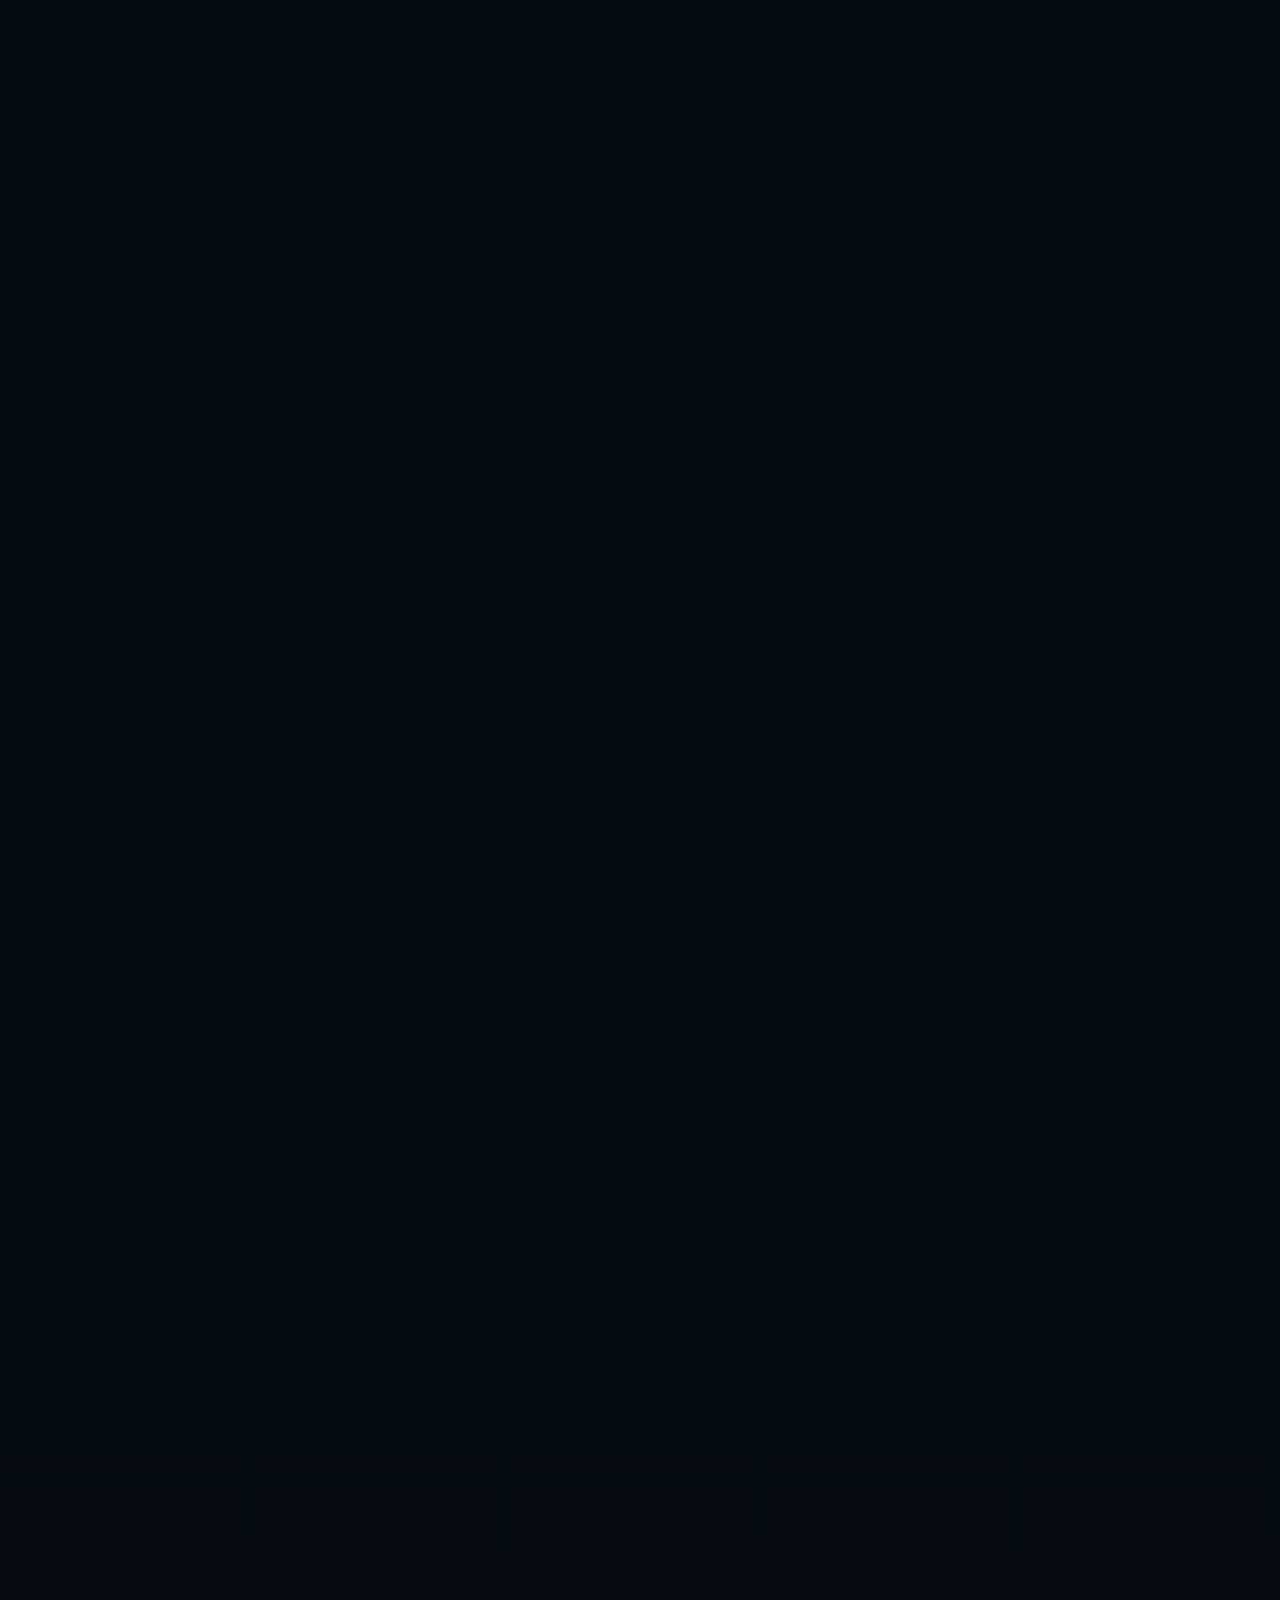
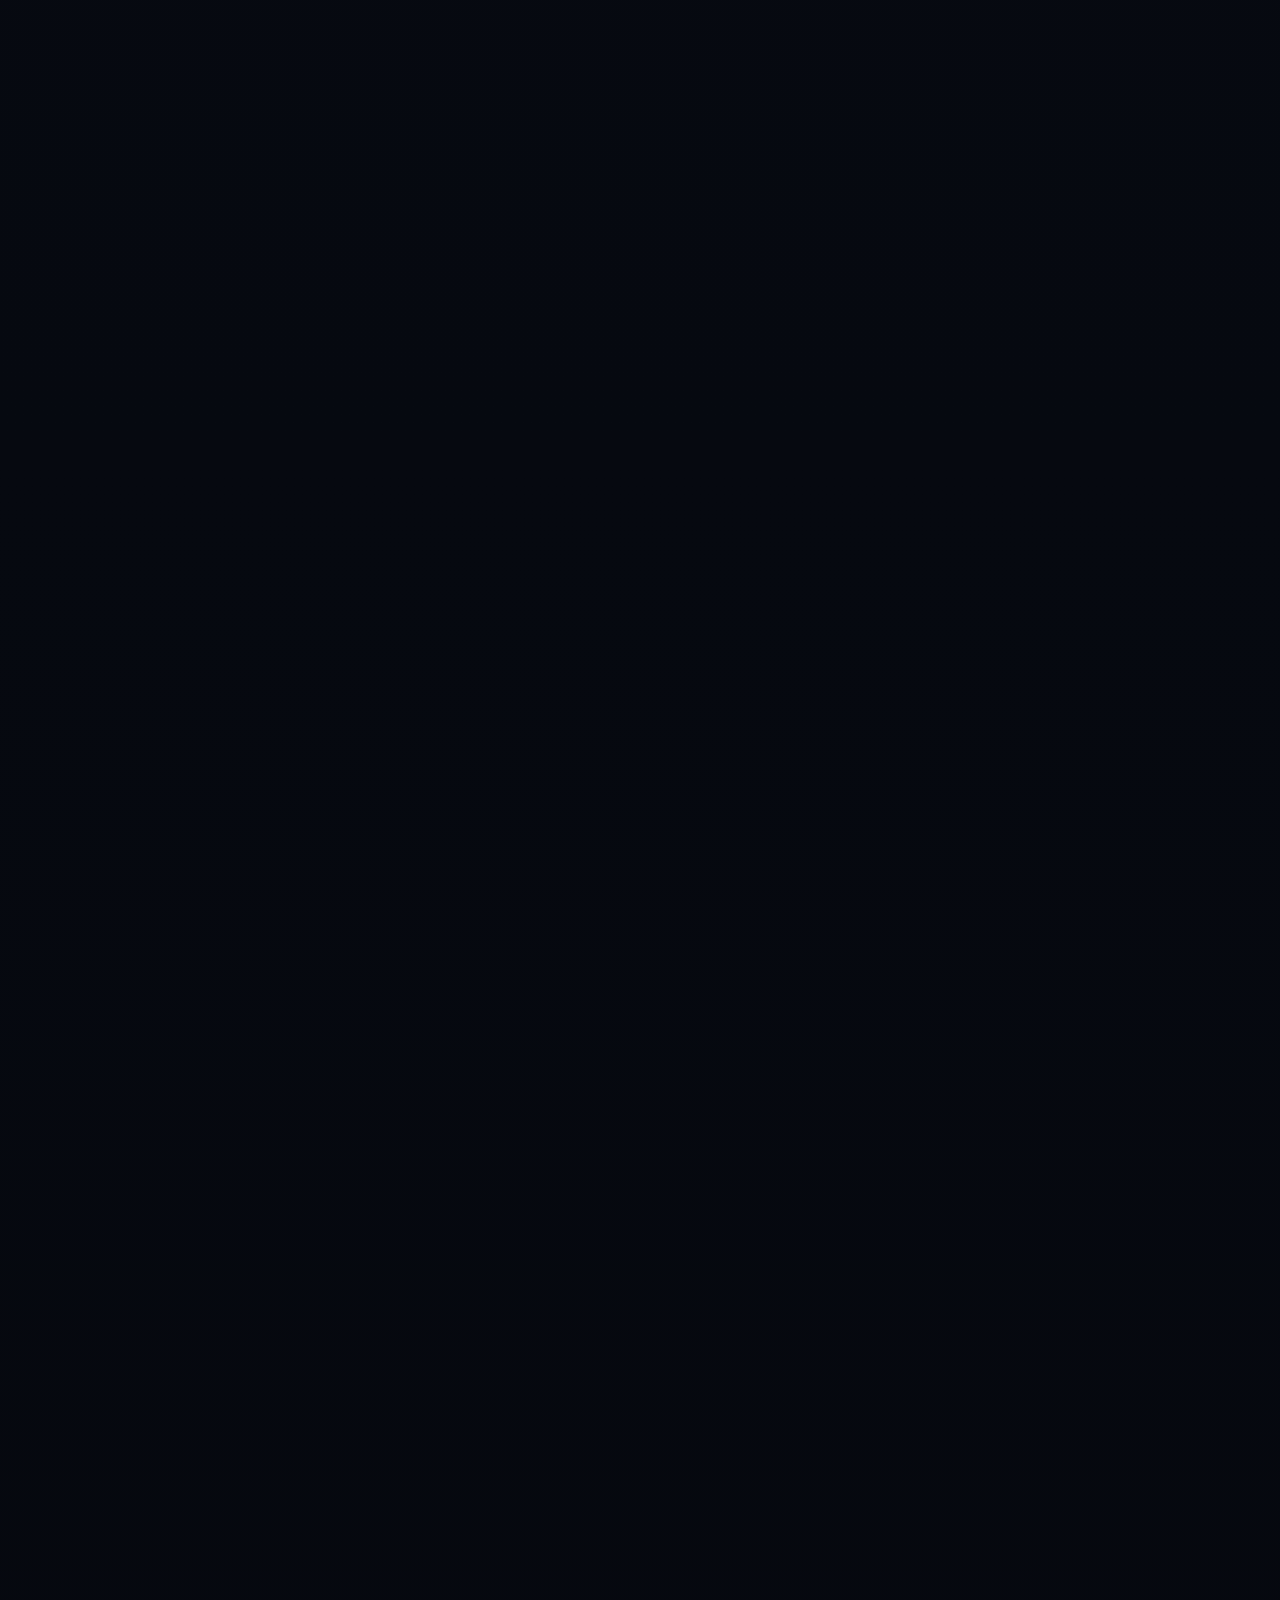
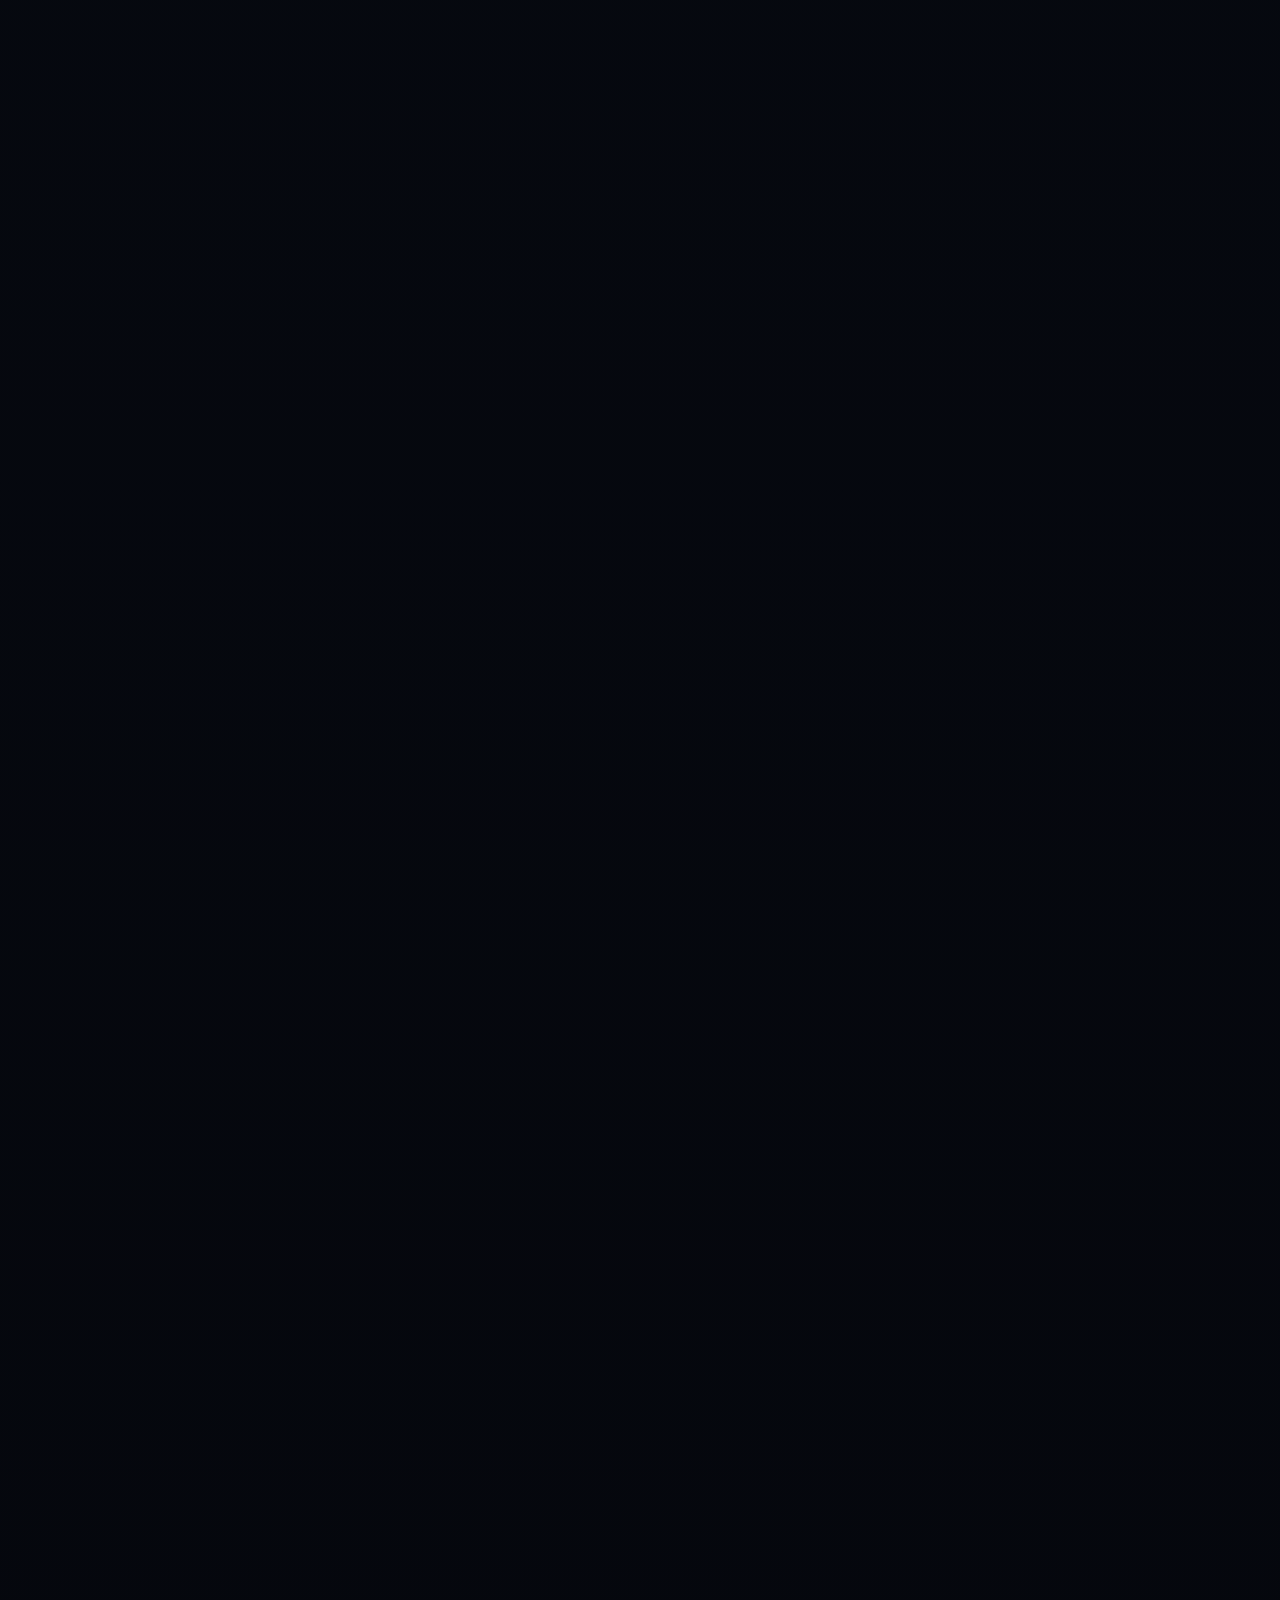
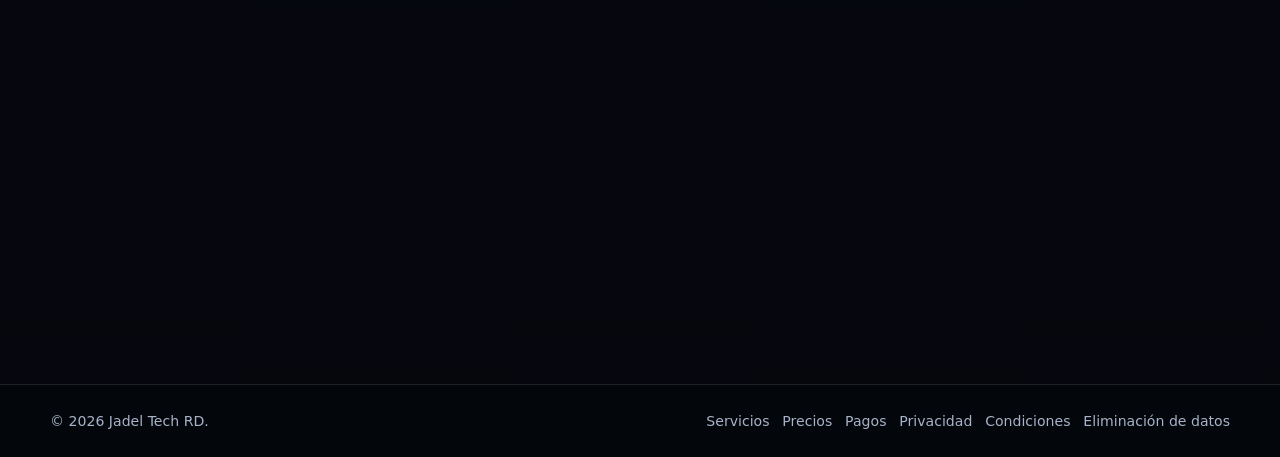
==== commit 932a0cc9: "site: sync canonical public application" ====
--- a/index.html
+++ b/index.html
@@ -91,6 +91,36 @@
         <div><strong>1</strong><span>arquitectura integrada de ingeniería y gobierno</span></div>
       </section>
 
+      <section class="section-block conversion-path-section" aria-labelledby="conversion-path-title">
+        <div class="section-heading reveal">
+          <div>
+            <div class="eyebrow">Rutas de implementación</div>
+            <h2 id="conversion-path-title">Elige por resultado, no por tecnología.</h2>
+          </div>
+          <p>Las mejores páginas B2B reducen fricción: cada visitante debe reconocer su problema, ver un camino concreto y solicitar alcance sin perderse en jerga técnica.</p>
+        </div>
+        <div class="conversion-path-grid reveal">
+          <a class="conversion-path-card" href="/solicitar-proyecto.html?services=support,analytics&utm_source=use_case_path&utm_medium=homepage&utm_campaign=service_intake">
+            <span>Operaciones</span>
+            <strong>Responder clientes y tickets con trazabilidad.</strong>
+            <p>Soporte, clasificación, dashboard y escalación humana.</p>
+            <small>Soporte & Tickets + Dashboards</small>
+          </a>
+          <a class="conversion-path-card" href="/solicitar-proyecto.html?services=sales,revenue&utm_source=use_case_path&utm_medium=homepage&utm_campaign=service_intake">
+            <span>Crecimiento</span>
+            <strong>Encontrar oportunidades sin prometer ingresos.</strong>
+            <p>Research, scoring, brief comercial y ledger de evidencia.</p>
+            <small>Sales + Revenue Intelligence</small>
+          </a>
+          <a class="conversion-path-card" href="/solicitar-proyecto.html?services=governance,multiagent&utm_source=use_case_path&utm_medium=homepage&utm_campaign=service_intake">
+            <span>Gobernanza</span>
+            <strong>Llevar agentes a producción con controles.</strong>
+            <p>Policies, approvals, observabilidad, SLOs y workflows durables.</p>
+            <small>AI Governance + Multi-Agent</small>
+          </a>
+        </div>
+      </section>
+
       <section class="section-block" id="servicios">
         <div class="section-heading reveal">
           <div>
@@ -100,17 +130,17 @@
           <p>La experiencia interactiva completa se activa con JavaScript; esta versión base mantiene el catálogo comercial visible incluso si el navegador limita scripts.</p>
         </div>
         <div class="services-grid static-service-grid">
-          <article class="service-card reveal"><div class="service-topline"><span class="service-icon">⌘</span><span class="status-badge status-available">Servicio de ingeniería</span></div><h3>Arquitectura Agentic & Automatización</h3><p>Diseño de agentes, workflows, APIs, MCP, guardrails, memoria y handoffs con arquitectura modular y auditable.</p><ul class="service-deliverables"><li>Mapa de procesos</li><li>Arquitectura objetivo</li><li>Backlog priorizado</li><li>Plan de integración</li></ul><div class="service-footer"><div><span class="price-caption">Precio de lanzamiento</span><strong>Desde US$250</strong></div><a class="mini-action" href="#pagos">Añadir</a></div></article>
-          <article class="service-card reveal"><div class="service-topline"><span class="service-icon">◎</span><span class="status-badge status-available">Implementable</span></div><h3>Agente de Soporte & Tickets</h3><p>Chatbot y flujo de soporte con clasificación, base de conocimiento, escalación humana, trazabilidad y panel operativo.</p><ul class="service-deliverables"><li>Chat de soporte</li><li>Gestión de tickets</li><li>Escalación humana</li><li>Dashboard</li></ul><div class="service-footer"><div><span class="price-caption">Precio de lanzamiento</span><strong>US$900 + US$149/mes</strong></div><a class="mini-action" href="#pagos">Añadir</a></div></article>
-          <article class="service-card reveal"><div class="service-topline"><span class="service-icon">↗</span><span class="status-badge status-pilot">Piloto supervisado</span></div><h3>Sales & Lead Intelligence</h3><p>Investigación de cuentas, calificación de oportunidades, preparación de outreach y seguimiento con aprobación antes de acciones externas.</p><ul class="service-deliverables"><li>Lead research</li><li>Scoring</li><li>Brief comercial</li><li>Aprobaciones</li></ul><div class="service-footer"><div><span class="price-caption">Precio de lanzamiento</span><strong>Desde US$1,500 + US$299/mes</strong></div><a class="mini-action" href="#pagos">Añadir</a></div></article>
-          <article class="service-card reveal"><div class="service-topline"><span class="service-icon">◉</span><span class="status-badge status-pilot">Piloto supervisado</span></div><h3>Social Trend Intelligence</h3><p>Detección y ranking de tendencias con normalización de métricas, frescura, fit por plataforma, derechos y revisión de políticas.</p><ul class="service-deliverables"><li>Trend scoring</li><li>Creative brief</li><li>Rights review</li><li>Feedback loop</li></ul><div class="service-footer"><div><span class="price-caption">Precio de lanzamiento</span><strong>US$750 + US$199/mes</strong></div><a class="mini-action" href="#pagos">Añadir</a></div></article>
-          <article class="service-card reveal"><div class="service-topline"><span class="service-icon">▶</span><span class="status-badge status-pilot">Publicación live bloqueada por gates</span></div><h3>CineForge · Video Premium</h3><p>Pipeline para reels y video social premium: planificación, QC, originalidad, aprobación humana y conectores de publicación multi-plataforma.</p><ul class="service-deliverables"><li>Creative direction</li><li>Video QC</li><li>Caption/thumbnail</li><li>Publisher connectors</li></ul><div class="service-footer"><div><span class="price-caption">Precio de lanzamiento</span><strong>Desde US$180/reel · packs desde US$899/mes</strong></div><a class="mini-action" href="#pagos">Añadir</a></div></article>
-          <article class="service-card reveal"><div class="service-topline"><span class="service-icon">∞</span><span class="status-badge status-available">Servicio de ingeniería</span></div><h3>Meta/Facebook Integration & App Review</h3><p>Integración segura de Facebook Pages, OAuth, permisos, revisión de app, evidencias y páginas públicas de cumplimiento.</p><ul class="service-deliverables"><li>OAuth</li><li>Pages API</li><li>Review readiness</li><li>Compliance URLs</li></ul><div class="service-footer"><div><span class="price-caption">Precio de lanzamiento</span><strong>Desde US$850</strong></div><a class="mini-action" href="#pagos">Añadir</a></div></article>
-          <article class="service-card reveal"><div class="service-topline"><span class="service-icon">▦</span><span class="status-badge status-available">Implementable</span></div><h3>Dashboards & Decision Intelligence</h3><p>Paneles operativos y analíticos para convertir métricas, tickets, actividad de agentes o datos de negocio en decisiones accionables.</p><ul class="service-deliverables"><li>KPIs</li><li>Visual analytics</li><li>Filtros</li><li>Exportación</li></ul><div class="service-footer"><div><span class="price-caption">Precio de lanzamiento</span><strong>Desde US$650 + US$99/mes</strong></div><a class="mini-action" href="#pagos">Añadir</a></div></article>
-          <article class="service-card reveal"><div class="service-topline"><span class="service-icon">$</span><span class="status-badge status-pilot">Piloto · sin promesas de ingresos</span></div><h3>Revenue Opportunity Intelligence</h3><p>Descubrimiento, evaluación y reconciliación de oportunidades legítimas con evidencia, costes atribuidos y autoridad financiera cerrada por defecto.</p><ul class="service-deliverables"><li>Opportunity scoring</li><li>Cost model</li><li>Evidence ledger</li><li>Approval gates</li></ul><div class="service-footer"><div><span class="price-caption">Precio de lanzamiento</span><strong>Desde US$1,800 + US$349/mes</strong></div><a class="mini-action" href="#pagos">Añadir</a></div></article>
-          <article class="service-card reveal"><div class="service-topline"><span class="service-icon">∑</span><span class="status-badge status-research">Research-only · no live capital</span></div><h3>Quant Research & Trading Risk Systems</h3><p>Investigación cuantitativa, contratos de datos, backtesting, walk-forward, risk engine y arquitectura de ejecución supervisada.</p><ul class="service-deliverables"><li>Research pipeline</li><li>Backtest design</li><li>Risk controls</li><li>Production gates</li></ul><div class="service-footer"><div><span class="price-caption">Precio de lanzamiento</span><strong>Proyectos desde US$2,000</strong></div><a class="mini-action" href="#pagos">Añadir</a></div></article>
-          <article class="service-card reveal"><div class="service-topline"><span class="service-icon">◇</span><span class="status-badge status-available">Servicio de ingeniería</span></div><h3>AI Governance & Production Readiness</h3><p>Políticas fail-closed, secretos, supply chain, observabilidad, evaluaciones adversariales, SLOs y evidencia de readiness.</p><ul class="service-deliverables"><li>Threat model</li><li>Policy gates</li><li>CI/CD controls</li><li>Readiness report</li></ul><div class="service-footer"><div><span class="price-caption">Precio de lanzamiento</span><strong>Desde US$2,500 + US$299/mes</strong></div><a class="mini-action" href="#pagos">Añadir</a></div></article>
-          <article class="service-card reveal"><div class="service-topline"><span class="service-icon">✦</span><span class="status-badge status-pilot">Proyecto a medida</span></div><h3>Multi-Agent Orchestration</h3><p>Sistemas coordinados con agentes especializados, routing, colas, APIs, memoria, approvals, retries, idempotencia y observabilidad.</p><ul class="service-deliverables"><li>Agent registry</li><li>Routing</li><li>Durable workflows</li><li>Observability</li></ul><div class="service-footer"><div><span class="price-caption">Precio de lanzamiento</span><strong>Desde US$4,500 + US$790/mes</strong></div><a class="mini-action" href="#pagos">Añadir</a></div></article>
+          <article class="service-card reveal"><div class="service-topline"><span class="service-icon">⌘</span><span class="status-badge status-available">Servicio de ingeniería</span></div><h3>Arquitectura Agentic & Automatización</h3><p>Diseño de agentes, workflows, APIs, MCP, guardrails, memoria y handoffs con arquitectura modular y auditable.</p><ul class="service-deliverables"><li>Mapa de procesos</li><li>Arquitectura objetivo</li><li>Backlog priorizado</li><li>Plan de integración</li></ul><div class="service-footer"><div><span class="price-caption">Precio de lanzamiento</span><strong>Desde US$250</strong></div><a class="mini-action service-quote" href="/solicitar-proyecto.html?services=architecture&utm_source=service_catalog&utm_medium=homepage&utm_campaign=service_intake">Cotizar</a></div></article>
+          <article class="service-card reveal"><div class="service-topline"><span class="service-icon">◎</span><span class="status-badge status-available">Implementable</span></div><h3>Agente de Soporte & Tickets</h3><p>Chatbot y flujo de soporte con clasificación, base de conocimiento, escalación humana, trazabilidad y panel operativo.</p><ul class="service-deliverables"><li>Chat de soporte</li><li>Gestión de tickets</li><li>Escalación humana</li><li>Dashboard</li></ul><div class="service-footer"><div><span class="price-caption">Precio de lanzamiento</span><strong>US$900 + US$149/mes</strong></div><a class="mini-action service-quote" href="/solicitar-proyecto.html?services=support&utm_source=service_catalog&utm_medium=homepage&utm_campaign=service_intake">Cotizar</a></div></article>
+          <article class="service-card reveal"><div class="service-topline"><span class="service-icon">↗</span><span class="status-badge status-pilot">Piloto supervisado</span></div><h3>Sales & Lead Intelligence</h3><p>Investigación de cuentas, calificación de oportunidades, preparación de outreach y seguimiento con aprobación antes de acciones externas.</p><ul class="service-deliverables"><li>Lead research</li><li>Scoring</li><li>Brief comercial</li><li>Aprobaciones</li></ul><div class="service-footer"><div><span class="price-caption">Precio de lanzamiento</span><strong>Desde US$1,500 + US$299/mes</strong></div><a class="mini-action service-quote" href="/solicitar-proyecto.html?services=sales&utm_source=service_catalog&utm_medium=homepage&utm_campaign=service_intake">Cotizar</a></div></article>
+          <article class="service-card reveal"><div class="service-topline"><span class="service-icon">◉</span><span class="status-badge status-pilot">Piloto supervisado</span></div><h3>Social Trend Intelligence</h3><p>Detección y ranking de tendencias con normalización de métricas, frescura, fit por plataforma, derechos y revisión de políticas.</p><ul class="service-deliverables"><li>Trend scoring</li><li>Creative brief</li><li>Rights review</li><li>Feedback loop</li></ul><div class="service-footer"><div><span class="price-caption">Precio de lanzamiento</span><strong>US$750 + US$199/mes</strong></div><a class="mini-action service-quote" href="/solicitar-proyecto.html?services=social&utm_source=service_catalog&utm_medium=homepage&utm_campaign=service_intake">Cotizar</a></div></article>
+          <article class="service-card reveal"><div class="service-topline"><span class="service-icon">▶</span><span class="status-badge status-pilot">Publicación live bloqueada por gates</span></div><h3>CineForge · Video Premium</h3><p>Pipeline para reels y video social premium: planificación, QC, originalidad, aprobación humana y conectores de publicación multi-plataforma.</p><ul class="service-deliverables"><li>Creative direction</li><li>Video QC</li><li>Caption/thumbnail</li><li>Publisher connectors</li></ul><div class="service-footer"><div><span class="price-caption">Precio de lanzamiento</span><strong>Desde US$180/reel · packs desde US$899/mes</strong></div><a class="mini-action service-quote" href="/solicitar-proyecto.html?services=cineforge&utm_source=service_catalog&utm_medium=homepage&utm_campaign=service_intake">Cotizar</a></div></article>
+          <article class="service-card reveal"><div class="service-topline"><span class="service-icon">∞</span><span class="status-badge status-available">Servicio de ingeniería</span></div><h3>Meta/Facebook Integration & App Review</h3><p>Integración segura de Facebook Pages, OAuth, permisos, revisión de app, evidencias y páginas públicas de cumplimiento.</p><ul class="service-deliverables"><li>OAuth</li><li>Pages API</li><li>Review readiness</li><li>Compliance URLs</li></ul><div class="service-footer"><div><span class="price-caption">Precio de lanzamiento</span><strong>Desde US$850</strong></div><a class="mini-action service-quote" href="/solicitar-proyecto.html?services=meta&utm_source=service_catalog&utm_medium=homepage&utm_campaign=service_intake">Cotizar</a></div></article>
+          <article class="service-card reveal"><div class="service-topline"><span class="service-icon">▦</span><span class="status-badge status-available">Implementable</span></div><h3>Dashboards & Decision Intelligence</h3><p>Paneles operativos y analíticos para convertir métricas, tickets, actividad de agentes o datos de negocio en decisiones accionables.</p><ul class="service-deliverables"><li>KPIs</li><li>Visual analytics</li><li>Filtros</li><li>Exportación</li></ul><div class="service-footer"><div><span class="price-caption">Precio de lanzamiento</span><strong>Desde US$650 + US$99/mes</strong></div><a class="mini-action service-quote" href="/solicitar-proyecto.html?services=analytics&utm_source=service_catalog&utm_medium=homepage&utm_campaign=service_intake">Cotizar</a></div></article>
+          <article class="service-card reveal"><div class="service-topline"><span class="service-icon">$</span><span class="status-badge status-pilot">Piloto · sin promesas de ingresos</span></div><h3>Revenue Opportunity Intelligence</h3><p>Descubrimiento, evaluación y reconciliación de oportunidades legítimas con evidencia, costes atribuidos y autoridad financiera cerrada por defecto.</p><ul class="service-deliverables"><li>Opportunity scoring</li><li>Cost model</li><li>Evidence ledger</li><li>Approval gates</li></ul><div class="service-footer"><div><span class="price-caption">Precio de lanzamiento</span><strong>Desde US$1,800 + US$349/mes</strong></div><a class="mini-action service-quote" href="/solicitar-proyecto.html?services=revenue&utm_source=service_catalog&utm_medium=homepage&utm_campaign=service_intake">Cotizar</a></div></article>
+          <article class="service-card reveal"><div class="service-topline"><span class="service-icon">∑</span><span class="status-badge status-research">Research-only · no live capital</span></div><h3>Quant Research & Trading Risk Systems</h3><p>Investigación cuantitativa, contratos de datos, backtesting, walk-forward, risk engine y arquitectura de ejecución supervisada.</p><ul class="service-deliverables"><li>Research pipeline</li><li>Backtest design</li><li>Risk controls</li><li>Production gates</li></ul><div class="service-footer"><div><span class="price-caption">Precio de lanzamiento</span><strong>Proyectos desde US$2,000</strong></div><a class="mini-action service-quote" href="/solicitar-proyecto.html?services=quant&utm_source=service_catalog&utm_medium=homepage&utm_campaign=service_intake">Cotizar</a></div></article>
+          <article class="service-card reveal"><div class="service-topline"><span class="service-icon">◇</span><span class="status-badge status-available">Servicio de ingeniería</span></div><h3>AI Governance & Production Readiness</h3><p>Políticas fail-closed, secretos, supply chain, observabilidad, evaluaciones adversariales, SLOs y evidencia de readiness.</p><ul class="service-deliverables"><li>Threat model</li><li>Policy gates</li><li>CI/CD controls</li><li>Readiness report</li></ul><div class="service-footer"><div><span class="price-caption">Precio de lanzamiento</span><strong>Desde US$2,500 + US$299/mes</strong></div><a class="mini-action service-quote" href="/solicitar-proyecto.html?services=governance&utm_source=service_catalog&utm_medium=homepage&utm_campaign=service_intake">Cotizar</a></div></article>
+          <article class="service-card reveal"><div class="service-topline"><span class="service-icon">✦</span><span class="status-badge status-pilot">Proyecto a medida</span></div><h3>Multi-Agent Orchestration</h3><p>Sistemas coordinados con agentes especializados, routing, colas, APIs, memoria, approvals, retries, idempotencia y observabilidad.</p><ul class="service-deliverables"><li>Agent registry</li><li>Routing</li><li>Durable workflows</li><li>Observability</li></ul><div class="service-footer"><div><span class="price-caption">Precio de lanzamiento</span><strong>Desde US$4,500 + US$790/mes</strong></div><a class="mini-action service-quote" href="/solicitar-proyecto.html?services=multiagent&utm_source=service_catalog&utm_medium=homepage&utm_campaign=service_intake">Cotizar</a></div></article>
         </div>
       </section>
 
@@ -131,29 +161,22 @@
         <div class="payment-panel reveal">
           <div>
             <div class="eyebrow">Pagos</div>
-            <h2>Contrata con PayPal y alcance confirmado.</h2>
+            <h2>Pago PayPal vinculado a una cotización aprobada.</h2>
             <p>
-              Cuenta PayPal autorizada por el propietario: <strong>darklife_jadel@hotmail.com</strong>.
-              Antes de enviar fondos, confirma alcance, moneda, entregables y fecha estimada de entrega.
+              Primero envía tu solicitud. Confirmamos alcance, moneda y entregables; después generamos un checkout PayPal único asociado a tu cotización para que el pago pueda verificarse y reconciliarse correctamente.
             </p>
           </div>
           <div class="payment-actions">
-            <a class="button primary full" href="https://www.paypal.com/" rel="noopener noreferrer">Abrir PayPal</a>
-            <a class="button secondary full" href="mailto:darklife_jadel@hotmail.com?subject=Solicitud%20Jadel%20Tech%20RD&body=Hola%20Jadel%20Tech%20RD%2C%20quiero%20confirmar%20alcance%20y%20pago%20por%20PayPal.">Confirmar alcance</a>
-            <span>Formato Nexus: solicitud aprobada, pago PayPal, evidencia de pago, reconciliación y activación supervisada.</span>
-          </div>
-        </div>
-        <div class="payment-link-grid reveal" aria-label="Enlaces PayPal oficiales por servicio">
-          <article><strong>Arquitectura Agentic & Automatización</strong><span>Desde US$250</span><div><a href="https://www.paypal.com/ncp/payment/8XFP5NDQUN9J2" rel="noopener noreferrer" target="_blank">Pagar implementación</a></div></article>
-          <article><strong>Agente de Soporte & Tickets</strong><span>US$900 + US$149/mes</span><div><a href="https://www.paypal.com/ncp/payment/NN639WR9P7LPW" rel="noopener noreferrer" target="_blank">Pagar implementación</a><a href="https://www.paypal.com/ncp/payment/G7EJQLHYUKLG8" rel="noopener noreferrer" target="_blank">Pagar soporte mensual</a></div></article>
-          <article><strong>Meta/Facebook Integration & App Review</strong><span>Desde US$850</span><div><a href="https://www.paypal.com/ncp/payment/5EX2AGMB85P62" rel="noopener noreferrer" target="_blank">Pagar implementación</a></div></article>
-          <article><strong>AI Governance & Production Readiness</strong><span>Desde US$2,500 + US$299/mes</span><div><a href="https://www.paypal.com/ncp/payment/3TQUF8WU2WHR2" rel="noopener noreferrer" target="_blank">Pagar implementación</a></div></article>
+            <a class="button primary full" href="/solicitar-proyecto.html">Solicitar cotización</a>
+            <a class="button secondary full" href="mailto:darklife_jadel@hotmail.com?subject=Solicitud%20Jadel%20Tech%20RD">Contactar</a>
+            <span>No envíes fondos a un enlace genérico: utiliza únicamente el checkout emitido para tu cotización aprobada.</span>
+          </div>
         </div>
         <div class="nexus-payment-protocol reveal" aria-label="Protocolo operativo Nexus">
-          <div><span>AUTO</span><strong>Selección y brief</strong><small>el configurador arma alcance, precio inicial y servicios.</small></div>
-          <div><span>HITL</span><strong>Confirmación humana</strong><small>alcance y entregables se aprueban antes del pago.</small></div>
-          <div><span>PAY</span><strong>PayPal</strong><small>pago manual o link oficial verificado cuando esté disponible.</small></div>
-          <div><span>OPS</span><strong>nexus_ai_automation_v0.3.0</strong><small>seguimiento, evidencias y operación con gates de seguridad.</small></div>
+          <div><span>AUTO</span><strong>Selección y brief</strong><small>el configurador prepara alcance y servicios.</small></div>
+          <div><span>HITL</span><strong>Cotización aprobada</strong><small>alcance, importe y entregables se aceptan antes del checkout.</small></div>
+          <div><span>PAY</span><strong>Checkout PayPal</strong><small>cada orden queda vinculada a quote_id y payment_order_id verificables.</small></div>
+          <div><span>OPS</span><strong>nexus_ai_automation_v0.3.0</strong><small>webhook firmado, ledger y reconciliación humana antes de marcar PAID.</small></div>
         </div>
       </section>
 
@@ -163,17 +186,17 @@
             <div class="eyebrow">Infraestructura comercial</div>
             <h2>Preparado para vender sin perder control operativo.</h2>
           </div>
-          <p>El sitio combina catálogo, solicitud gobernada, PayPal alojado y evidencia operacional. La automatización ayuda a preparar y reconciliar; pagos, contratos, publicaciones y trading siguen sujetos a aprobación humana.</p>
+          <p>El sitio combina catálogo, solicitud gobernada, checkout PayPal vinculado a cotización y evidencia operacional. La automatización ayuda a preparar y reconciliar; pagos, contratos, publicaciones y trading siguen sujetos a aprobación humana.</p>
         </div>
         <div class="revenue-infra-grid reveal" aria-label="Capas de infraestructura para ingresos">
-          <article><span>01</span><strong>Checkout alojado</strong><p>PayPal Payment Links para servicios listos; API y webhooks solo detrás del backend con secretos y reconciliación.</p><small>Activo para servicios con link</small></article>
+          <article><span>01</span><strong>Checkout alojado</strong><p>Cada checkout se crea desde una cotización aceptada; API, webhooks y ledger permanecen detrás del backend con secretos y reconciliación.</p><small>Activación LIVE detrás de gate humano</small></article>
           <article><span>02</span><strong>Intake verificable</strong><p>Formulario con Turnstile, límites, idempotencia y workflow durable antes de crear compromisos.</p><small>Activo con gates fail-closed</small></article>
           <article><span>03</span><strong>Ledger de evidencia</strong><p>Pagos, brief, alcance, aprobaciones y entregables deben quedar trazados antes de activar operación.</p><small>Siguiente expansión</small></article>
           <article><span>04</span><strong>Operación de agentes</strong><p>Nexus coordina briefs, scoring, tareas y reportes; no ejecuta pagos salientes, contratos, publicaciones ni trading real.</p><small>Supervisado</small></article>
         </div>
         <div class="revenue-state-strip reveal">
-          <div><span>ACTIVO</span><strong>Catálogo + Payment Links + intake</strong></div>
-          <div><span>PRÓXIMO</span><strong>Webhook PayPal + ledger + aprobaciones</strong></div>
+          <div><span>ACTIVO</span><strong>Catálogo + intake + checkout gobernado</strong></div>
+          <div><span>PRÓXIMO</span><strong>Webhook PayPal + ledger + reconciliación</strong></div>
           <div><span>GATE</span><strong>Sin evidencia humana, no hay fulfillment automático</strong></div>
         </div>
       </section>
--- a/styles.css
+++ b/styles.css
@@ -329,6 +329,14 @@
 .signal-strip > div { min-height: 126px; display: flex; flex-direction: column; justify-content: center; padding: 1.2rem; background: #080c15; }
 .signal-strip strong { font-size: 1.8rem; letter-spacing: -.05em; }
 .signal-strip span { color: var(--muted-2); font-size: .78rem; max-width: 18ch; }
+.conversion-path-section { padding-top: clamp(4.5rem, 7vw, 6.5rem); }
+.conversion-path-grid { display: grid; grid-template-columns: repeat(3, minmax(0, 1fr)); gap: 1rem; }
+.conversion-path-card { min-height: 245px; display: grid; align-content: start; gap: .75rem; padding: 1.25rem; border: 1px solid rgba(116,192,252,.16); border-radius: 18px; text-decoration: none; color: var(--text); background: linear-gradient(180deg, rgba(116,192,252,.065), rgba(255,255,255,.018)), rgba(3,5,10,.36); transition: transform .25s ease, border-color .25s ease, background .25s ease; }
+.conversion-path-card:hover { transform: translateY(-4px); border-color: rgba(99,230,190,.34); background: linear-gradient(180deg, rgba(99,230,190,.07), rgba(116,192,252,.026)), rgba(3,5,10,.42); }
+.conversion-path-card span { width: fit-content; padding: .35rem .55rem; border: 1px solid rgba(99,230,190,.18); border-radius: 999px; color: var(--accent); font-size: .66rem; font-weight: 900; letter-spacing: .08em; text-transform: uppercase; }
+.conversion-path-card strong { font-size: 1.18rem; line-height: 1.25; }
+.conversion-path-card p { margin: 0; color: var(--muted); line-height: 1.6; }
+.conversion-path-card small { align-self: end; color: var(--accent-2); font-weight: 850; }
 .section-block { padding: clamp(5.5rem, 11vw, 9rem) 0 0; }
 .section-heading { display: grid; grid-template-columns: minmax(0, 1.15fr) minmax(280px, .85fr); align-items: end; gap: 2rem; margin-bottom: 2rem; }
 .section-heading h2, .governance-panel h2, .final-cta h2 { margin: .55rem 0 0; font-size: clamp(2.2rem, 5vw, 4.5rem); max-width: 15ch; }
@@ -350,12 +358,14 @@
 .service-deliverables { display: flex; flex-wrap: wrap; gap: .42rem; padding: 0; margin: 1.2rem 0 1.5rem; list-style: none; }
 .service-deliverables li { padding: .35rem .52rem; border: 1px solid rgba(255,255,255,.08); border-radius: .55rem; color: var(--muted-2); font-size: .68rem; background: rgba(255,255,255,.025); }
 .service-footer { margin-top: auto; padding-top: 1rem; border-top: 1px solid rgba(255,255,255,.07); display: flex; align-items: end; justify-content: space-between; gap: .75rem; }
+.service-actions { display: flex; flex-wrap: wrap; justify-content: flex-end; gap: .45rem; }
 .price-caption { display: block; color: var(--muted-2); font-size: .62rem; text-transform: uppercase; letter-spacing: .08em; }
 .service-footer strong { display: block; margin-top: .2rem; font-size: .82rem; }
 .mini-action { padding: .46rem .65rem; border: 1px solid rgba(99,230,190,.25); border-radius: .65rem; background: rgba(99,230,190,.07); color: var(--accent); cursor: pointer;  font-size: .72rem;
   font-weight: 800;
 }
 .mini-action[aria-pressed="true"] { color: #04110d; background: var(--accent); }
+.service-quote { text-decoration: none; color: var(--accent-2); border-color: rgba(116,192,252,.26); background: rgba(116,192,252,.07); }
 .service-payment-links {
   display: flex;
   flex-wrap: wrap;
@@ -637,6 +647,7 @@
   .hero-v2 h1 { max-width: 13ch; }
   .agent-console { width: min(680px, 100%); }
   .services-grid { grid-template-columns: repeat(2, minmax(0, 1fr)); }
+  .conversion-path-grid { grid-template-columns: 1fr; }
   .pricing-grid { grid-template-columns: repeat(2, 1fr); }
   .pricing-card.featured { transform: none; }
   .process-grid { grid-template-columns: repeat(2, 1fr); }
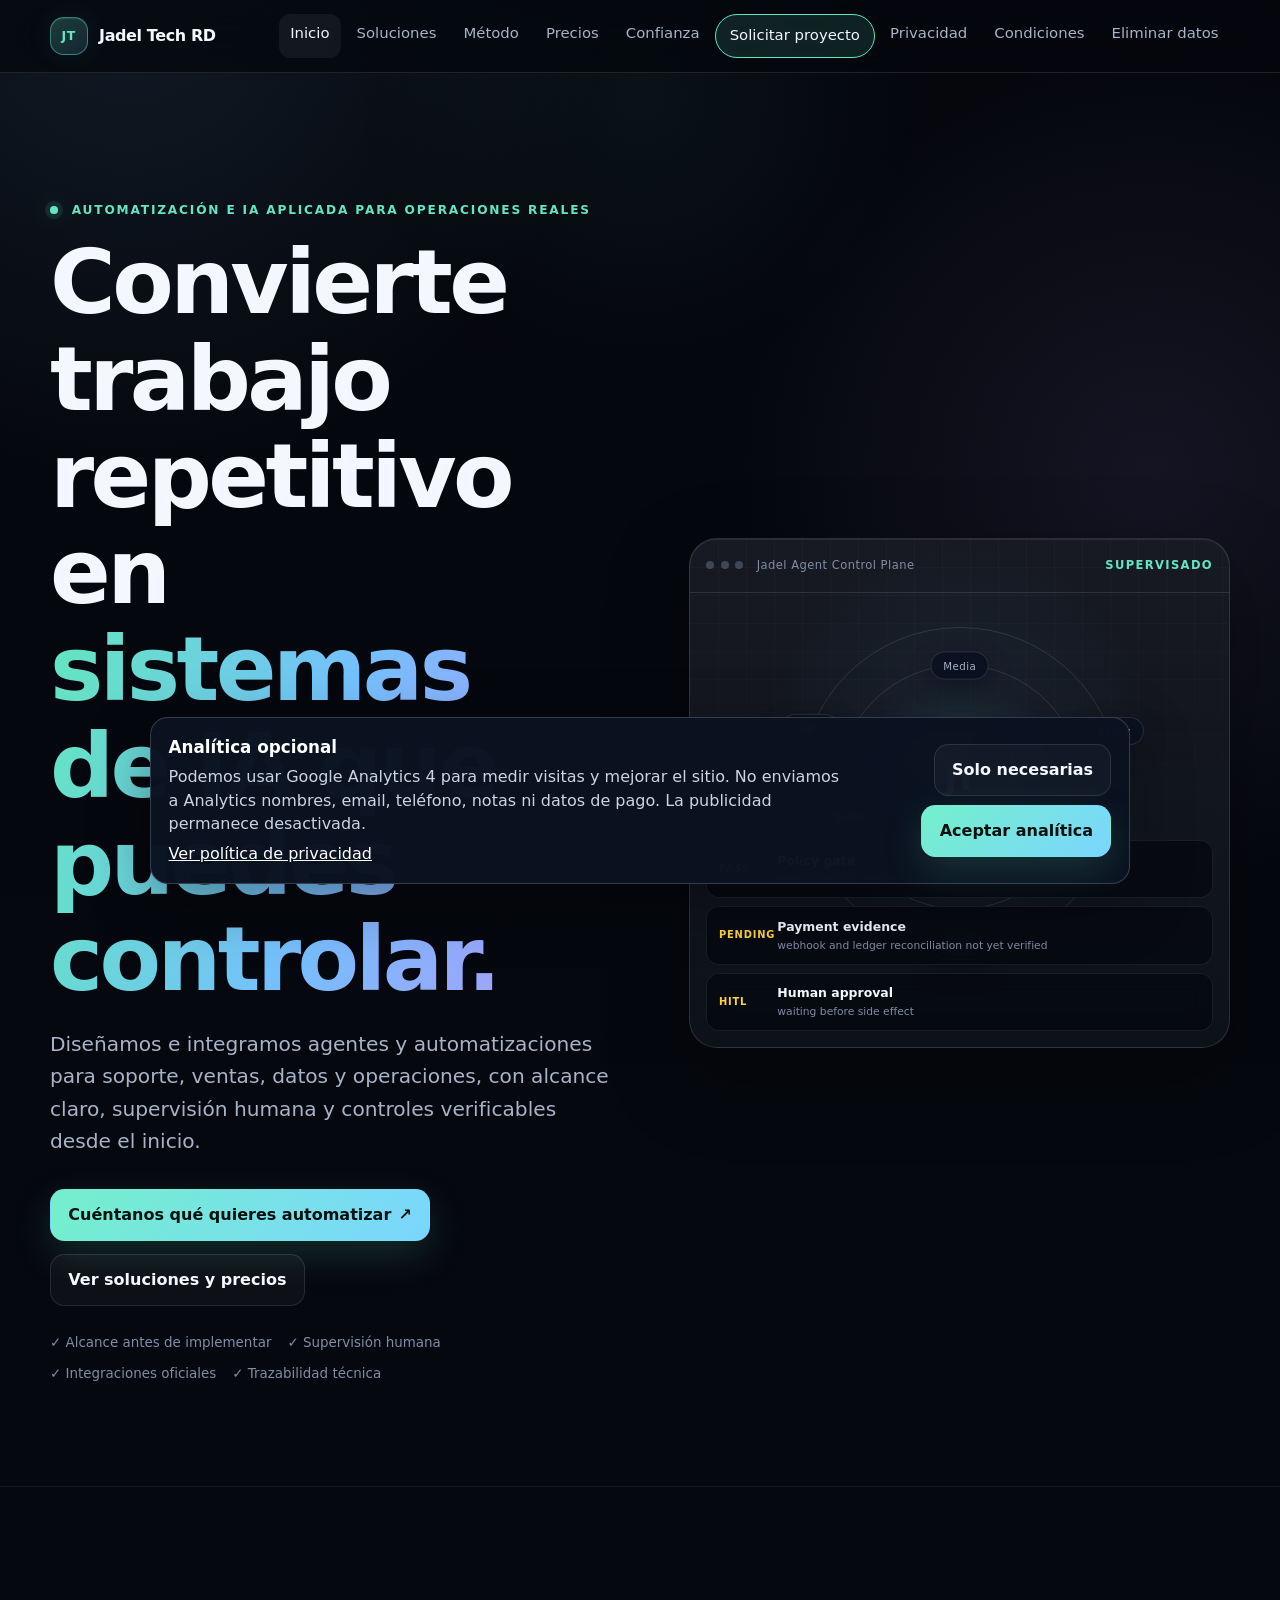
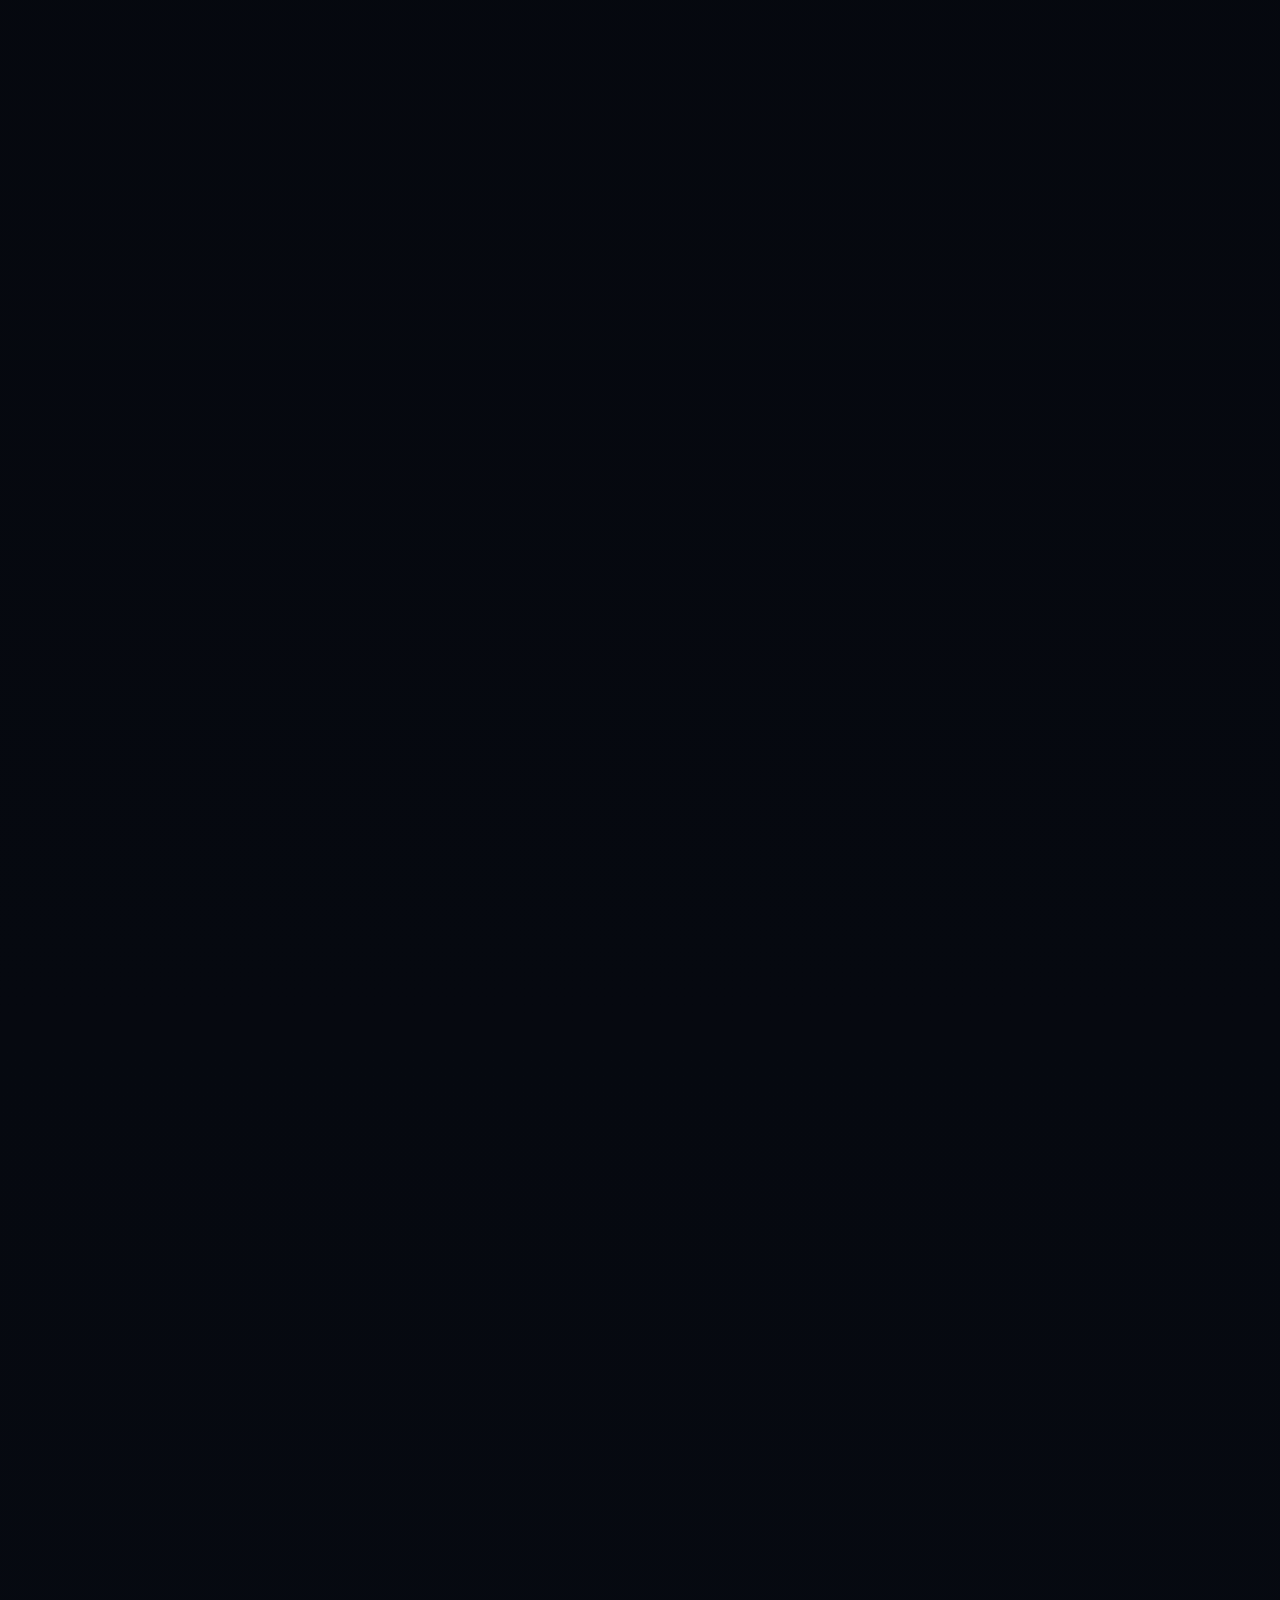
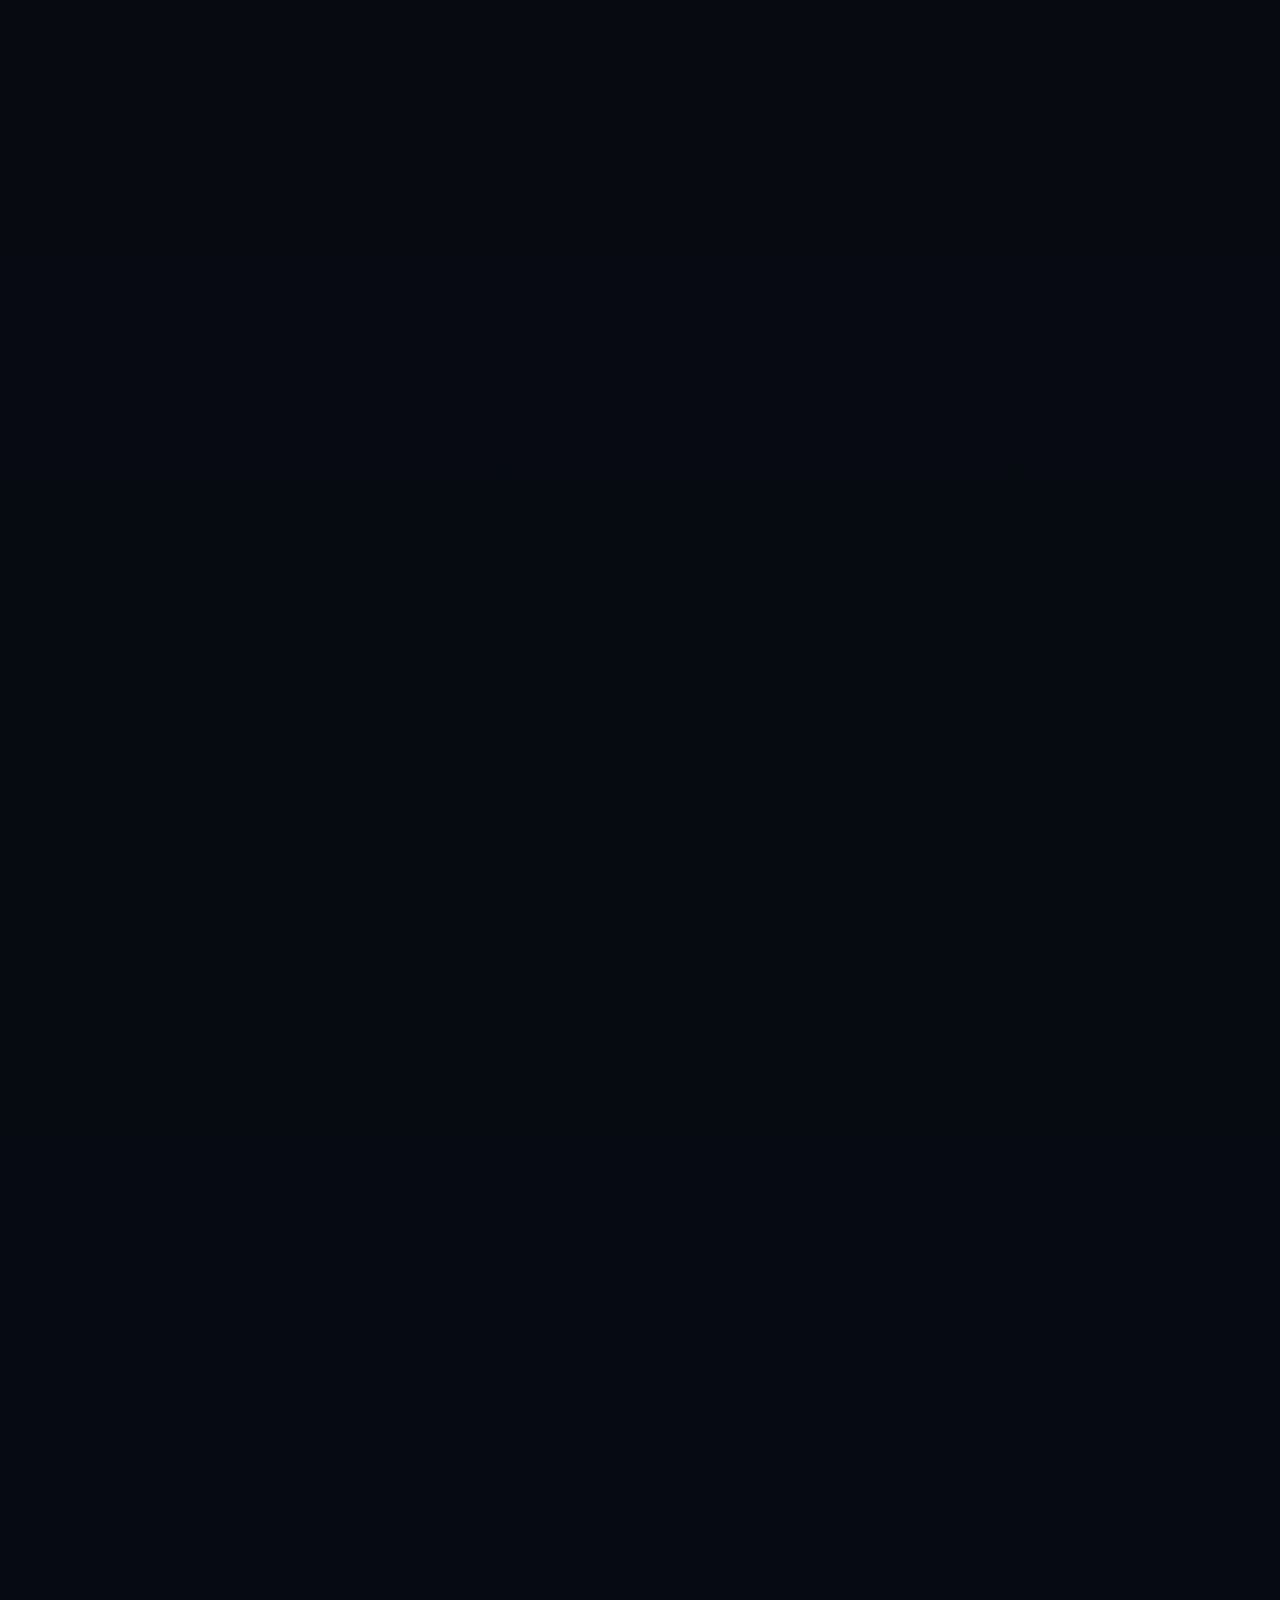
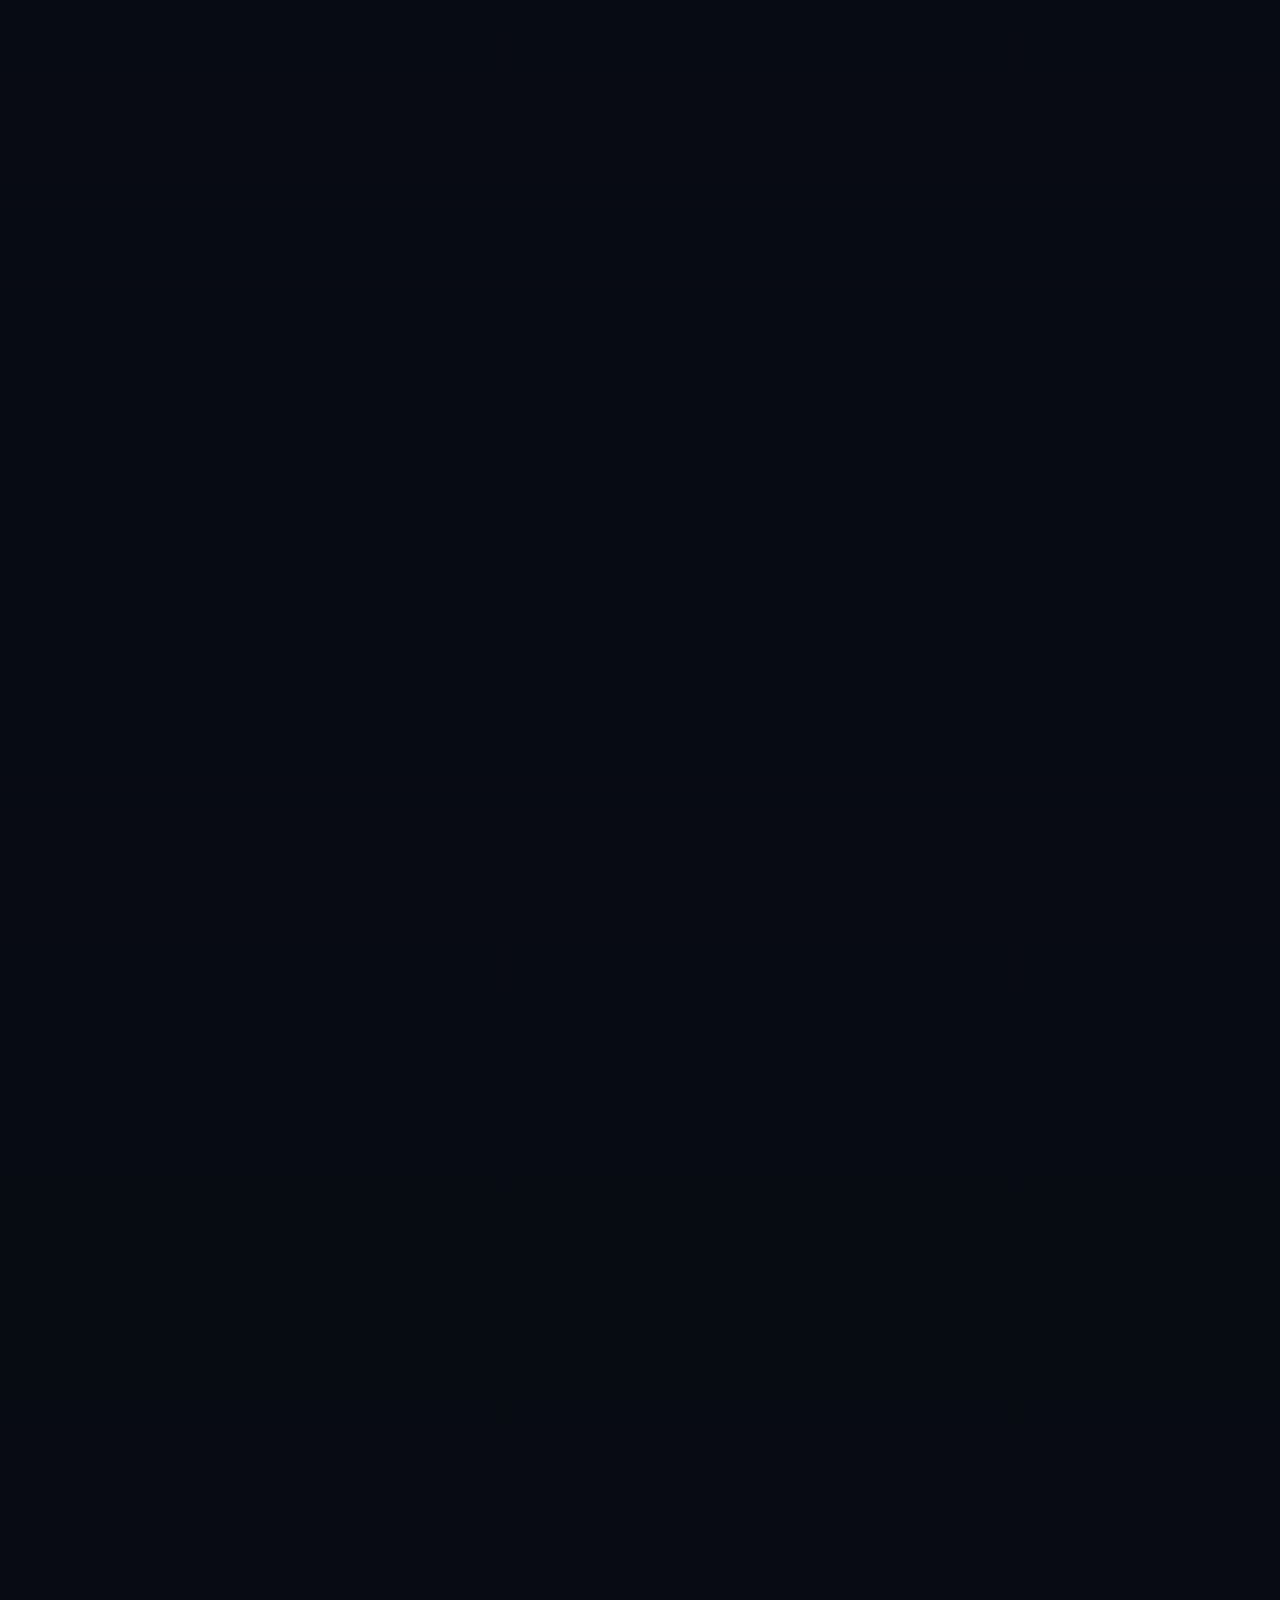
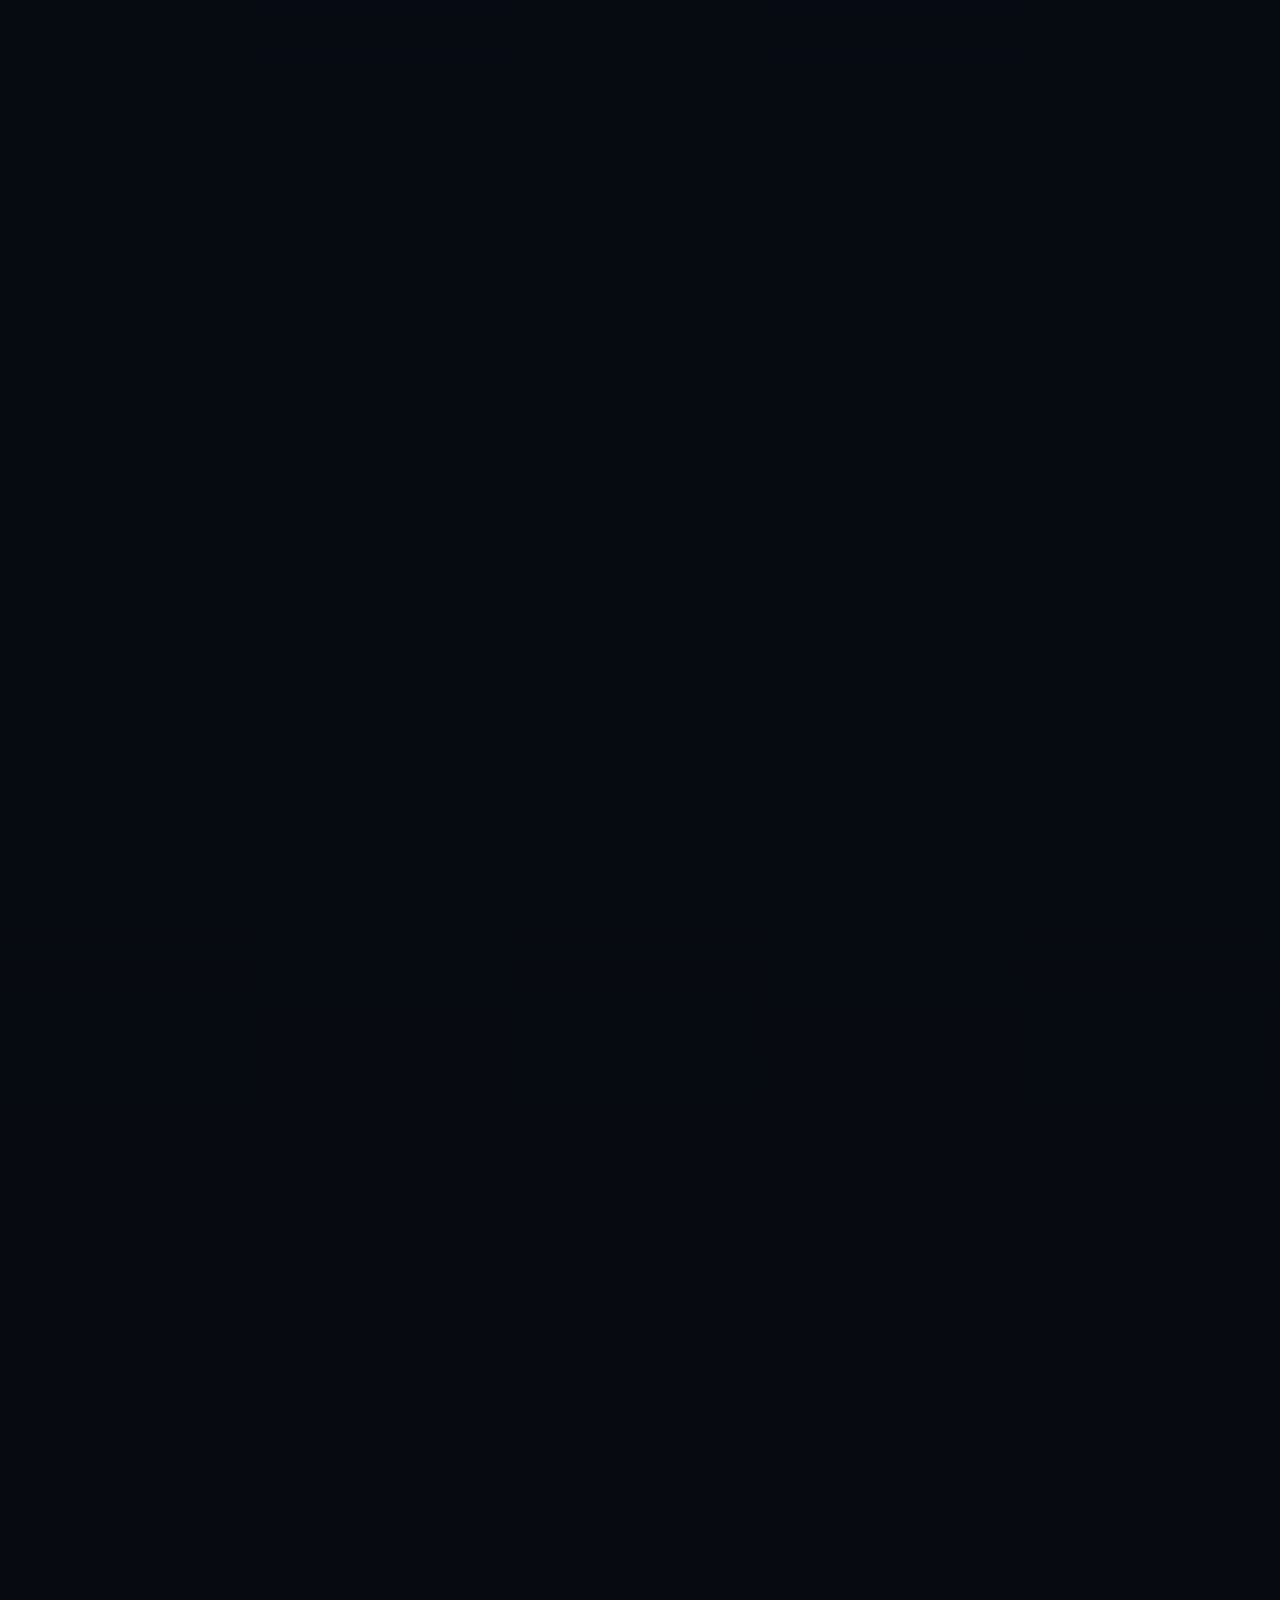
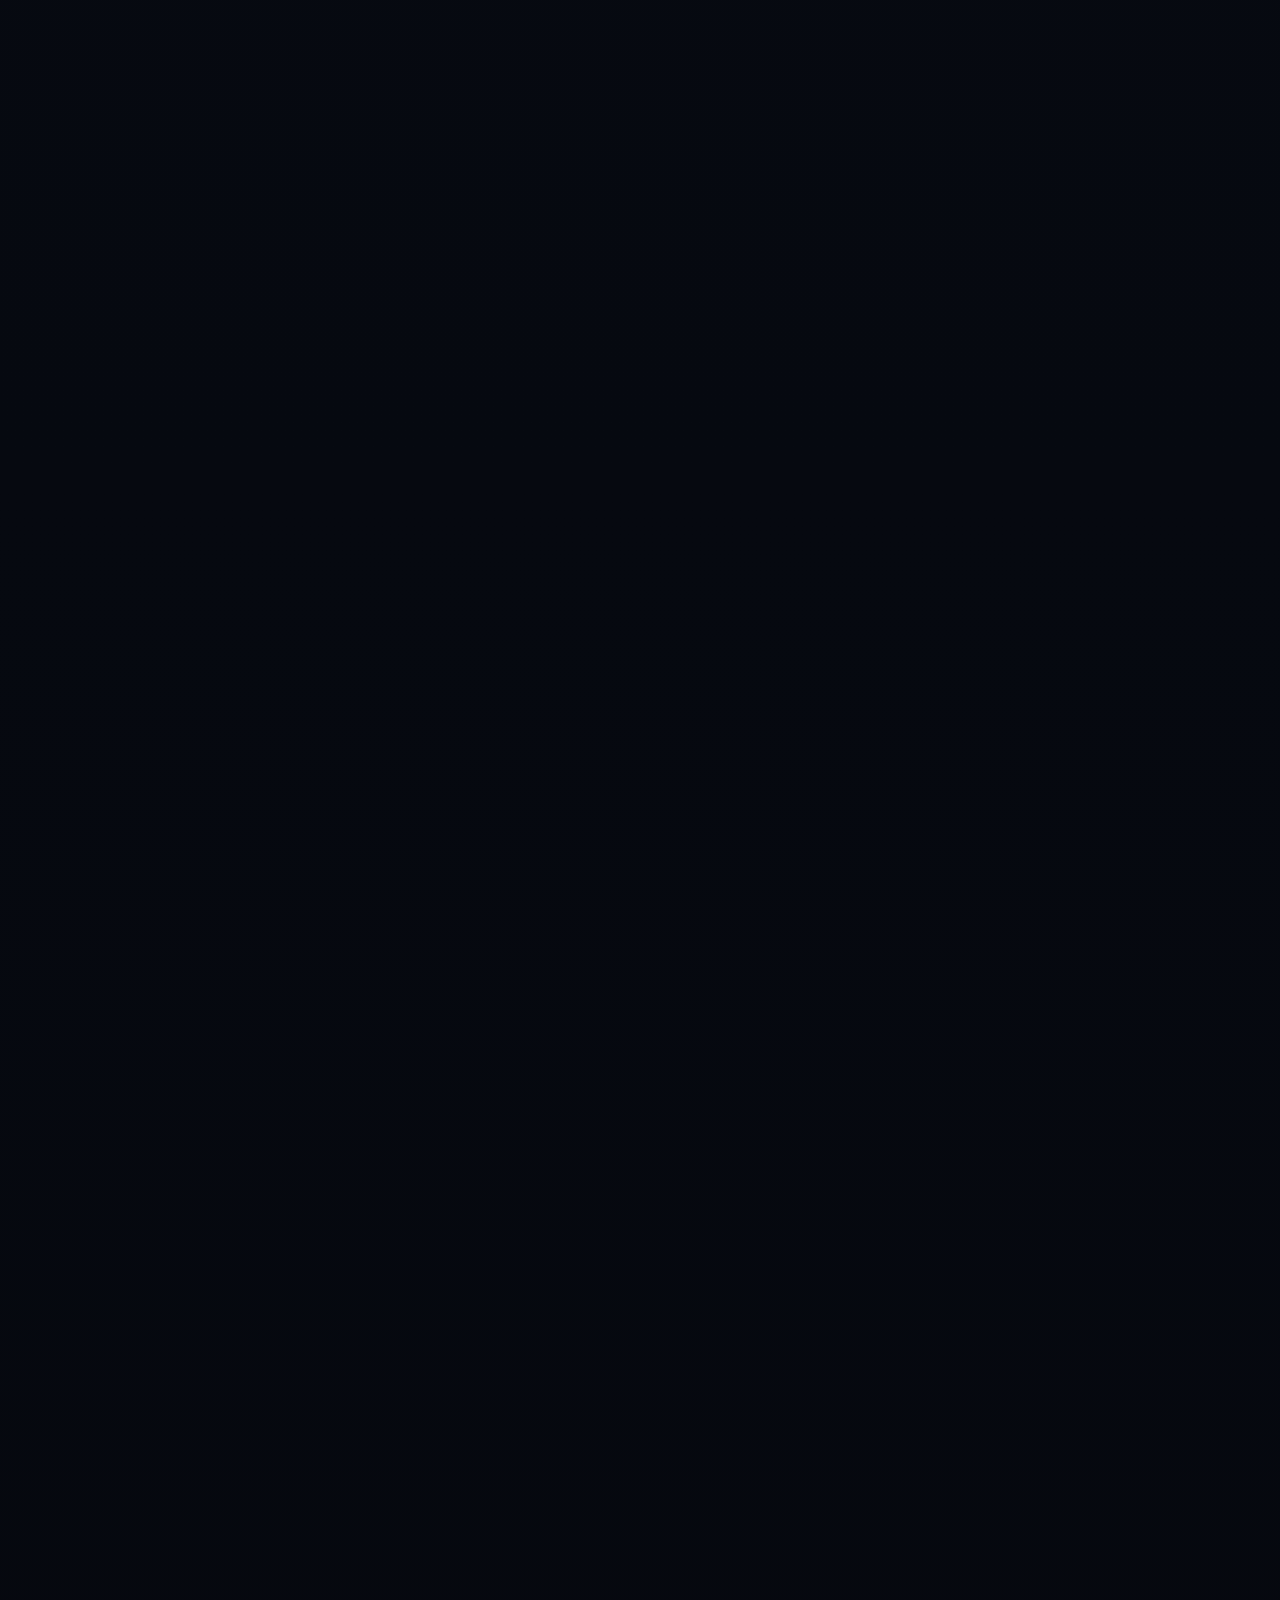
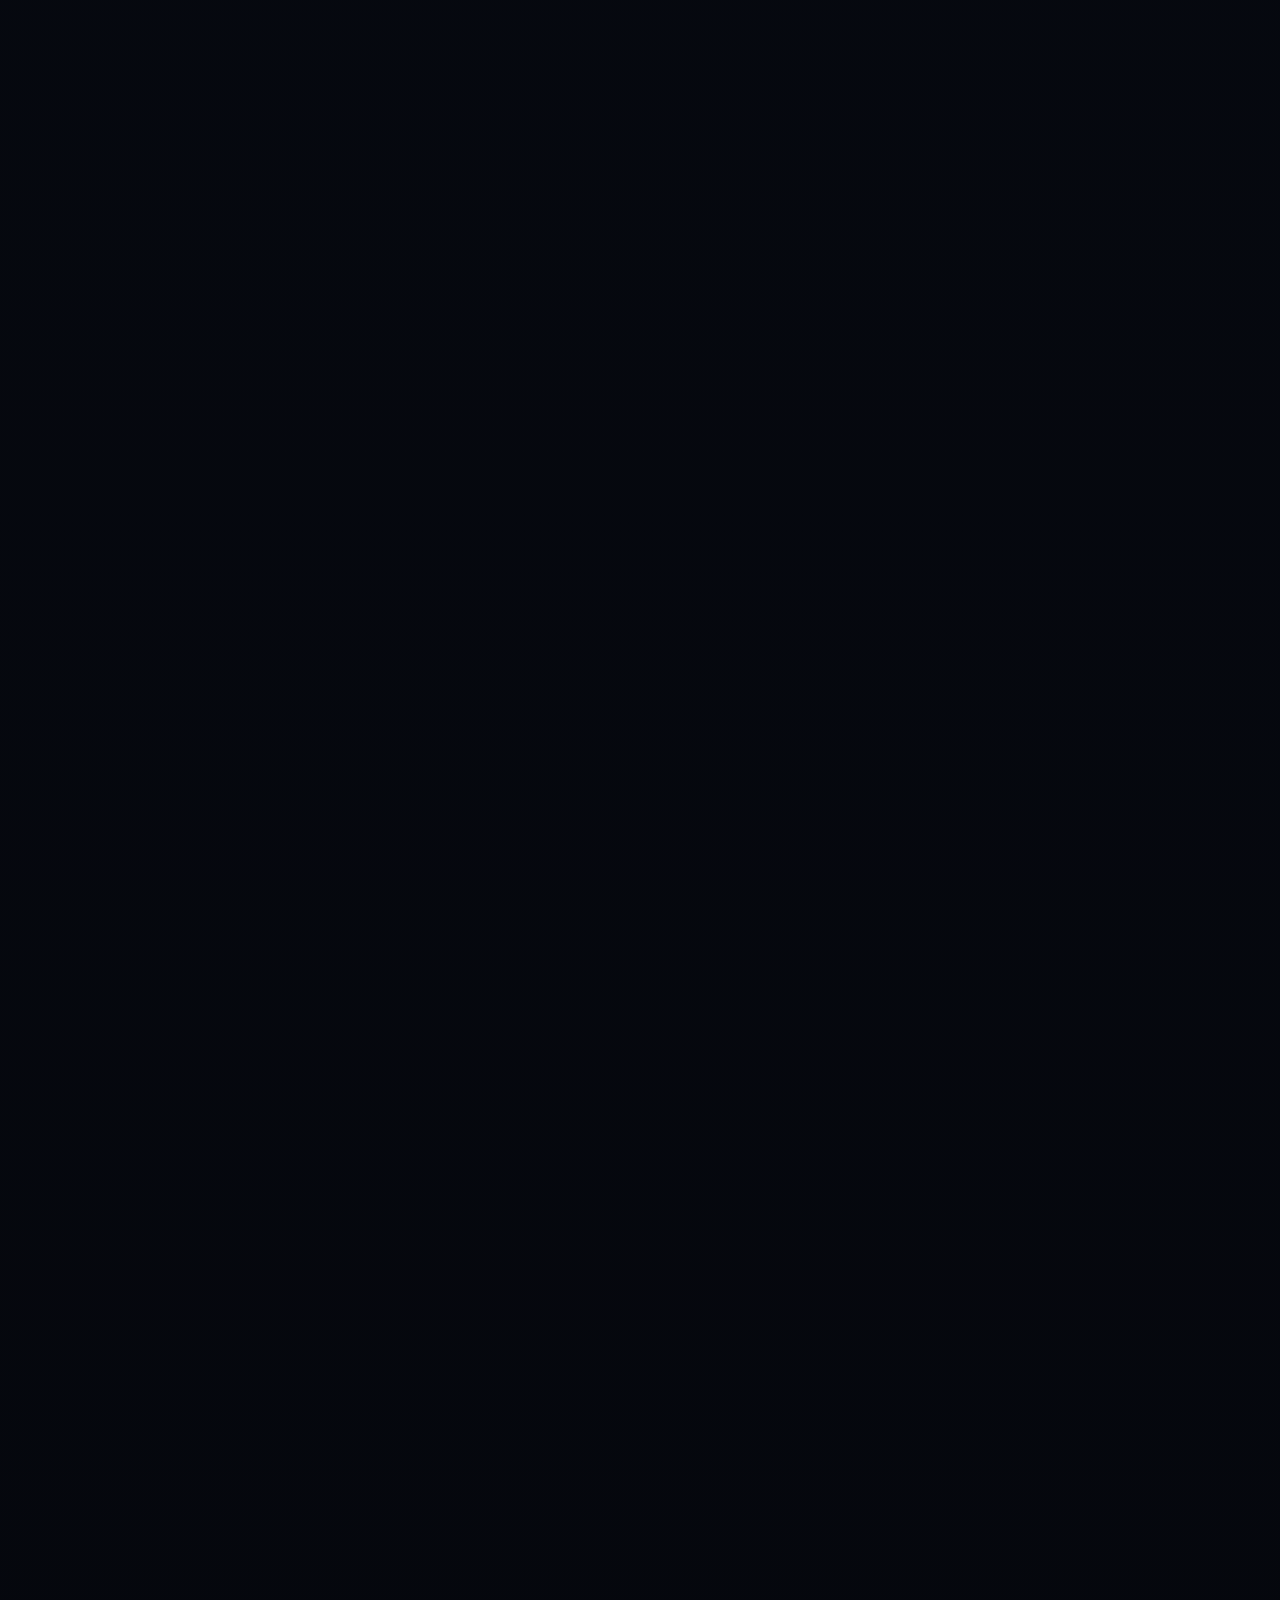
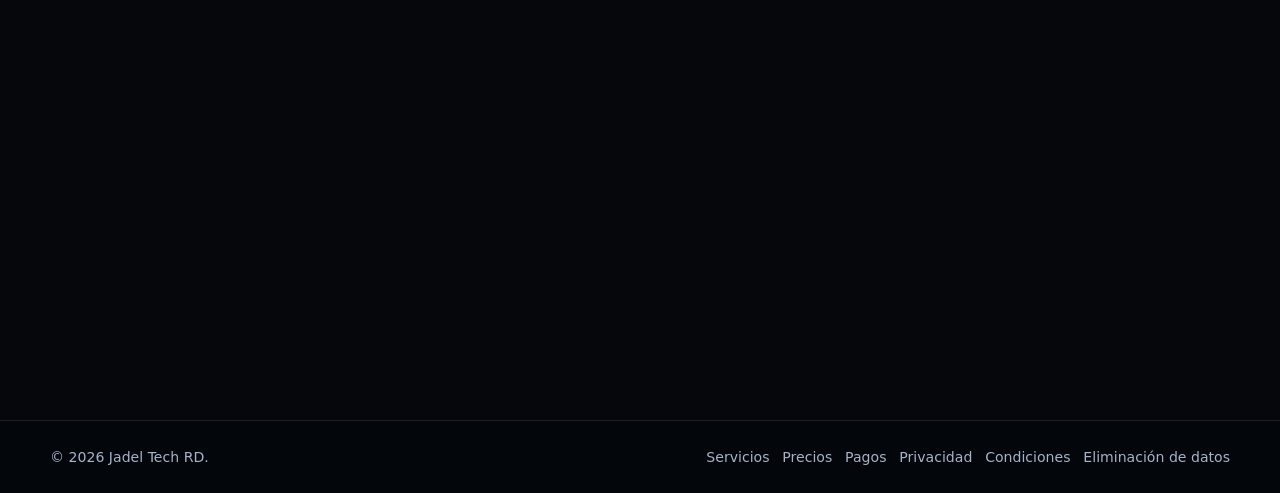
==== commit 990cba28: "site: sync canonical public application" ====
--- a/index.html
+++ b/index.html
@@ -69,7 +69,7 @@
           <div class="console-bar">
             <span class="console-dot"></span><span class="console-dot"></span><span class="console-dot"></span>
             <span class="console-title">Jadel Agent Control Plane</span>
-            <span class="console-state">READY</span>
+            <span class="console-state">SUPERVISADO</span>
           </div>
           <div class="agent-core">
             <div class="core-orbit orbit-a"><span>Media</span><span>Data</span><span>Sales</span></div>
@@ -78,7 +78,7 @@
           </div>
           <div class="console-events">
             <div><span class="event-ok">PASS</span><b>Policy gate</b><small>acciones sensibles controladas</small></div>
-            <div><span class="event-ok">PASS</span><b>Evidence ledger</b><small>trazabilidad de decisiones</small></div>
+            <div><span class="event-wait">PENDIENTE</span><b>Evidence ledger</b><small>validación del ledger de pagos pendiente</small></div>
             <div><span class="event-wait">HITL</span><b>Human approval</b><small>supervisión cuando corresponde</small></div>
           </div>
         </div>
@@ -97,7 +97,7 @@
             <div class="eyebrow">Rutas de implementación</div>
             <h2 id="conversion-path-title">Elige por resultado, no por tecnología.</h2>
           </div>
-          <p>Las mejores páginas B2B reducen fricción: cada visitante debe reconocer su problema, ver un camino concreto y solicitar alcance sin perderse en jerga técnica.</p>
+
         </div>
         <div class="conversion-path-grid reveal">
           <a class="conversion-path-card" href="/solicitar-proyecto.html?services=support,analytics&utm_source=use_case_path&utm_medium=homepage&utm_campaign=service_intake">
@@ -127,20 +127,20 @@
             <div class="eyebrow">Servicios destacados</div>
             <h2>Una sola firma. Múltiples capacidades de IA aplicadas.</h2>
           </div>
-          <p>La experiencia interactiva completa se activa con JavaScript; esta versión base mantiene el catálogo comercial visible incluso si el navegador limita scripts.</p>
+
         </div>
         <div class="services-grid static-service-grid">
-          <article class="service-card reveal"><div class="service-topline"><span class="service-icon">⌘</span><span class="status-badge status-available">Servicio de ingeniería</span></div><h3>Arquitectura Agentic & Automatización</h3><p>Diseño de agentes, workflows, APIs, MCP, guardrails, memoria y handoffs con arquitectura modular y auditable.</p><ul class="service-deliverables"><li>Mapa de procesos</li><li>Arquitectura objetivo</li><li>Backlog priorizado</li><li>Plan de integración</li></ul><div class="service-footer"><div><span class="price-caption">Precio de lanzamiento</span><strong>Desde US$250</strong></div><a class="mini-action service-quote" href="/solicitar-proyecto.html?services=architecture&utm_source=service_catalog&utm_medium=homepage&utm_campaign=service_intake">Cotizar</a></div></article>
-          <article class="service-card reveal"><div class="service-topline"><span class="service-icon">◎</span><span class="status-badge status-available">Implementable</span></div><h3>Agente de Soporte & Tickets</h3><p>Chatbot y flujo de soporte con clasificación, base de conocimiento, escalación humana, trazabilidad y panel operativo.</p><ul class="service-deliverables"><li>Chat de soporte</li><li>Gestión de tickets</li><li>Escalación humana</li><li>Dashboard</li></ul><div class="service-footer"><div><span class="price-caption">Precio de lanzamiento</span><strong>US$900 + US$149/mes</strong></div><a class="mini-action service-quote" href="/solicitar-proyecto.html?services=support&utm_source=service_catalog&utm_medium=homepage&utm_campaign=service_intake">Cotizar</a></div></article>
-          <article class="service-card reveal"><div class="service-topline"><span class="service-icon">↗</span><span class="status-badge status-pilot">Piloto supervisado</span></div><h3>Sales & Lead Intelligence</h3><p>Investigación de cuentas, calificación de oportunidades, preparación de outreach y seguimiento con aprobación antes de acciones externas.</p><ul class="service-deliverables"><li>Lead research</li><li>Scoring</li><li>Brief comercial</li><li>Aprobaciones</li></ul><div class="service-footer"><div><span class="price-caption">Precio de lanzamiento</span><strong>Desde US$1,500 + US$299/mes</strong></div><a class="mini-action service-quote" href="/solicitar-proyecto.html?services=sales&utm_source=service_catalog&utm_medium=homepage&utm_campaign=service_intake">Cotizar</a></div></article>
-          <article class="service-card reveal"><div class="service-topline"><span class="service-icon">◉</span><span class="status-badge status-pilot">Piloto supervisado</span></div><h3>Social Trend Intelligence</h3><p>Detección y ranking de tendencias con normalización de métricas, frescura, fit por plataforma, derechos y revisión de políticas.</p><ul class="service-deliverables"><li>Trend scoring</li><li>Creative brief</li><li>Rights review</li><li>Feedback loop</li></ul><div class="service-footer"><div><span class="price-caption">Precio de lanzamiento</span><strong>US$750 + US$199/mes</strong></div><a class="mini-action service-quote" href="/solicitar-proyecto.html?services=social&utm_source=service_catalog&utm_medium=homepage&utm_campaign=service_intake">Cotizar</a></div></article>
-          <article class="service-card reveal"><div class="service-topline"><span class="service-icon">▶</span><span class="status-badge status-pilot">Publicación live bloqueada por gates</span></div><h3>CineForge · Video Premium</h3><p>Pipeline para reels y video social premium: planificación, QC, originalidad, aprobación humana y conectores de publicación multi-plataforma.</p><ul class="service-deliverables"><li>Creative direction</li><li>Video QC</li><li>Caption/thumbnail</li><li>Publisher connectors</li></ul><div class="service-footer"><div><span class="price-caption">Precio de lanzamiento</span><strong>Desde US$180/reel · packs desde US$899/mes</strong></div><a class="mini-action service-quote" href="/solicitar-proyecto.html?services=cineforge&utm_source=service_catalog&utm_medium=homepage&utm_campaign=service_intake">Cotizar</a></div></article>
-          <article class="service-card reveal"><div class="service-topline"><span class="service-icon">∞</span><span class="status-badge status-available">Servicio de ingeniería</span></div><h3>Meta/Facebook Integration & App Review</h3><p>Integración segura de Facebook Pages, OAuth, permisos, revisión de app, evidencias y páginas públicas de cumplimiento.</p><ul class="service-deliverables"><li>OAuth</li><li>Pages API</li><li>Review readiness</li><li>Compliance URLs</li></ul><div class="service-footer"><div><span class="price-caption">Precio de lanzamiento</span><strong>Desde US$850</strong></div><a class="mini-action service-quote" href="/solicitar-proyecto.html?services=meta&utm_source=service_catalog&utm_medium=homepage&utm_campaign=service_intake">Cotizar</a></div></article>
-          <article class="service-card reveal"><div class="service-topline"><span class="service-icon">▦</span><span class="status-badge status-available">Implementable</span></div><h3>Dashboards & Decision Intelligence</h3><p>Paneles operativos y analíticos para convertir métricas, tickets, actividad de agentes o datos de negocio en decisiones accionables.</p><ul class="service-deliverables"><li>KPIs</li><li>Visual analytics</li><li>Filtros</li><li>Exportación</li></ul><div class="service-footer"><div><span class="price-caption">Precio de lanzamiento</span><strong>Desde US$650 + US$99/mes</strong></div><a class="mini-action service-quote" href="/solicitar-proyecto.html?services=analytics&utm_source=service_catalog&utm_medium=homepage&utm_campaign=service_intake">Cotizar</a></div></article>
-          <article class="service-card reveal"><div class="service-topline"><span class="service-icon">$</span><span class="status-badge status-pilot">Piloto · sin promesas de ingresos</span></div><h3>Revenue Opportunity Intelligence</h3><p>Descubrimiento, evaluación y reconciliación de oportunidades legítimas con evidencia, costes atribuidos y autoridad financiera cerrada por defecto.</p><ul class="service-deliverables"><li>Opportunity scoring</li><li>Cost model</li><li>Evidence ledger</li><li>Approval gates</li></ul><div class="service-footer"><div><span class="price-caption">Precio de lanzamiento</span><strong>Desde US$1,800 + US$349/mes</strong></div><a class="mini-action service-quote" href="/solicitar-proyecto.html?services=revenue&utm_source=service_catalog&utm_medium=homepage&utm_campaign=service_intake">Cotizar</a></div></article>
-          <article class="service-card reveal"><div class="service-topline"><span class="service-icon">∑</span><span class="status-badge status-research">Research-only · no live capital</span></div><h3>Quant Research & Trading Risk Systems</h3><p>Investigación cuantitativa, contratos de datos, backtesting, walk-forward, risk engine y arquitectura de ejecución supervisada.</p><ul class="service-deliverables"><li>Research pipeline</li><li>Backtest design</li><li>Risk controls</li><li>Production gates</li></ul><div class="service-footer"><div><span class="price-caption">Precio de lanzamiento</span><strong>Proyectos desde US$2,000</strong></div><a class="mini-action service-quote" href="/solicitar-proyecto.html?services=quant&utm_source=service_catalog&utm_medium=homepage&utm_campaign=service_intake">Cotizar</a></div></article>
-          <article class="service-card reveal"><div class="service-topline"><span class="service-icon">◇</span><span class="status-badge status-available">Servicio de ingeniería</span></div><h3>AI Governance & Production Readiness</h3><p>Políticas fail-closed, secretos, supply chain, observabilidad, evaluaciones adversariales, SLOs y evidencia de readiness.</p><ul class="service-deliverables"><li>Threat model</li><li>Policy gates</li><li>CI/CD controls</li><li>Readiness report</li></ul><div class="service-footer"><div><span class="price-caption">Precio de lanzamiento</span><strong>Desde US$2,500 + US$299/mes</strong></div><a class="mini-action service-quote" href="/solicitar-proyecto.html?services=governance&utm_source=service_catalog&utm_medium=homepage&utm_campaign=service_intake">Cotizar</a></div></article>
-          <article class="service-card reveal"><div class="service-topline"><span class="service-icon">✦</span><span class="status-badge status-pilot">Proyecto a medida</span></div><h3>Multi-Agent Orchestration</h3><p>Sistemas coordinados con agentes especializados, routing, colas, APIs, memoria, approvals, retries, idempotencia y observabilidad.</p><ul class="service-deliverables"><li>Agent registry</li><li>Routing</li><li>Durable workflows</li><li>Observability</li></ul><div class="service-footer"><div><span class="price-caption">Precio de lanzamiento</span><strong>Desde US$4,500 + US$790/mes</strong></div><a class="mini-action service-quote" href="/solicitar-proyecto.html?services=multiagent&utm_source=service_catalog&utm_medium=homepage&utm_campaign=service_intake">Cotizar</a></div></article>
+          <article class="service-card reveal"><div class="service-topline"><span class="service-icon">⌘</span><span class="status-badge status-available">Servicio de ingeniería</span></div><h3>Arquitectura Agentic & Automatización</h3><p>Diseño de agentes, workflows, APIs, MCP, guardrails, memoria y handoffs con arquitectura modular y auditable.</p><ul class="service-deliverables"><li>Mapa de procesos</li><li>Arquitectura objetivo</li><li>Backlog priorizado</li><li>Plan de integración</li></ul><div class="service-footer"><div><span class="price-caption">Precio de lanzamiento</span><strong>Desde US$250</strong></div><a class="mini-action service-quote" data-revenue-event="offer_cta_click" data-cta-id="service_quote_architecture" href="/solicitar-proyecto.html?services=architecture&utm_source=service_catalog&utm_medium=homepage&utm_campaign=service_intake">Cotizar</a></div></article>
+          <article class="service-card reveal"><div class="service-topline"><span class="service-icon">◎</span><span class="status-badge status-available">Implementable</span></div><h3>Agente de Soporte & Tickets</h3><p>Chatbot y flujo de soporte con clasificación, base de conocimiento, escalación humana, trazabilidad y panel operativo.</p><ul class="service-deliverables"><li>Chat de soporte</li><li>Gestión de tickets</li><li>Escalación humana</li><li>Dashboard</li></ul><div class="service-footer"><div><span class="price-caption">Precio de lanzamiento</span><strong>US$900 + US$149/mes</strong></div><a class="mini-action service-quote" data-revenue-event="offer_cta_click" data-cta-id="service_quote_support" href="/solicitar-proyecto.html?services=support&utm_source=service_catalog&utm_medium=homepage&utm_campaign=service_intake">Cotizar</a></div></article>
+          <article class="service-card reveal"><div class="service-topline"><span class="service-icon">↗</span><span class="status-badge status-pilot">Piloto supervisado</span></div><h3>Sales & Lead Intelligence</h3><p>Investigación de cuentas, calificación de oportunidades, preparación de outreach y seguimiento con aprobación antes de acciones externas.</p><ul class="service-deliverables"><li>Lead research</li><li>Scoring</li><li>Brief comercial</li><li>Aprobaciones</li></ul><div class="service-footer"><div><span class="price-caption">Precio de lanzamiento</span><strong>Desde US$1,500 + US$299/mes</strong></div><a class="mini-action service-quote" data-revenue-event="offer_cta_click" data-cta-id="service_quote_sales" href="/solicitar-proyecto.html?services=sales&utm_source=service_catalog&utm_medium=homepage&utm_campaign=service_intake">Cotizar</a></div></article>
+          <article class="service-card reveal"><div class="service-topline"><span class="service-icon">◉</span><span class="status-badge status-pilot">Piloto supervisado</span></div><h3>Social Trend Intelligence</h3><p>Detección y ranking de tendencias con normalización de métricas, frescura, fit por plataforma, derechos y revisión de políticas.</p><ul class="service-deliverables"><li>Trend scoring</li><li>Creative brief</li><li>Rights review</li><li>Feedback loop</li></ul><div class="service-footer"><div><span class="price-caption">Precio de lanzamiento</span><strong>US$750 + US$199/mes</strong></div><a class="mini-action service-quote" data-revenue-event="offer_cta_click" data-cta-id="service_quote_social" href="/solicitar-proyecto.html?services=social&utm_source=service_catalog&utm_medium=homepage&utm_campaign=service_intake">Cotizar</a></div></article>
+          <article class="service-card reveal"><div class="service-topline"><span class="service-icon">▶</span><span class="status-badge status-pilot">Publicación live bloqueada por gates</span></div><h3>CineForge · Video Premium</h3><p>Pipeline para reels y video social premium: planificación, QC, originalidad, aprobación humana y conectores de publicación multi-plataforma.</p><ul class="service-deliverables"><li>Creative direction</li><li>Video QC</li><li>Caption/thumbnail</li><li>Publisher connectors</li></ul><div class="service-footer"><div><span class="price-caption">Precio de lanzamiento</span><strong>Desde US$180/reel · packs desde US$899/mes</strong></div><a class="mini-action service-quote" data-revenue-event="offer_cta_click" data-cta-id="service_quote_cineforge" href="/solicitar-proyecto.html?services=cineforge&utm_source=service_catalog&utm_medium=homepage&utm_campaign=service_intake">Cotizar</a></div></article>
+          <article class="service-card reveal"><div class="service-topline"><span class="service-icon">∞</span><span class="status-badge status-available">Servicio de ingeniería</span></div><h3>Meta/Facebook Integration & App Review</h3><p>Integración segura de Facebook Pages, OAuth, permisos, revisión de app, evidencias y páginas públicas de cumplimiento.</p><ul class="service-deliverables"><li>OAuth</li><li>Pages API</li><li>Review readiness</li><li>Compliance URLs</li></ul><div class="service-footer"><div><span class="price-caption">Precio de lanzamiento</span><strong>Desde US$850</strong></div><a class="mini-action service-quote" data-revenue-event="offer_cta_click" data-cta-id="service_quote_meta" href="/solicitar-proyecto.html?services=meta&utm_source=service_catalog&utm_medium=homepage&utm_campaign=service_intake">Cotizar</a></div></article>
+          <article class="service-card reveal"><div class="service-topline"><span class="service-icon">▦</span><span class="status-badge status-available">Implementable</span></div><h3>Dashboards & Decision Intelligence</h3><p>Diseño de KPIs y dashboards ejecutivos u operativos con validación de fuentes, trazabilidad de métricas y alertas para convertir datos de negocio en decisiones accionables.</p><ul class="service-deliverables"><li>Definición de KPIs</li><li>Dashboard ejecutivo y operativo</li><li>Calidad y trazabilidad</li><li>Alertas y exportación</li></ul><div class="service-footer"><div><span class="price-caption">Precio de lanzamiento</span><strong>Desde US$650 + US$99/mes</strong></div><a class="mini-action service-quote" data-revenue-event="offer_cta_click" data-cta-id="service_quote_analytics" href="/solicitar-proyecto.html?services=analytics&utm_source=service_catalog&utm_medium=homepage&utm_campaign=service_intake">Cotizar</a></div></article>
+          <article class="service-card reveal"><div class="service-topline"><span class="service-icon">$</span><span class="status-badge status-pilot">Piloto · sin promesas de ingresos</span></div><h3>Revenue Opportunity Intelligence</h3><p>Descubrimiento, evaluación y reconciliación de oportunidades legítimas con evidencia, costes atribuidos y autoridad financiera cerrada por defecto.</p><ul class="service-deliverables"><li>Opportunity scoring</li><li>Cost model</li><li>Evidence ledger</li><li>Approval gates</li></ul><div class="service-footer"><div><span class="price-caption">Precio de lanzamiento</span><strong>Desde US$1,800 + US$349/mes</strong></div><a class="mini-action service-quote" data-revenue-event="offer_cta_click" data-cta-id="service_quote_revenue" href="/solicitar-proyecto.html?services=revenue&utm_source=service_catalog&utm_medium=homepage&utm_campaign=service_intake">Cotizar</a></div></article>
+          <article class="service-card reveal"><div class="service-topline"><span class="service-icon">∑</span><span class="status-badge status-research">Research-only · no live capital</span></div><h3>Quant Research & Trading Risk Systems</h3><p>Investigación cuantitativa, contratos de datos, backtesting, walk-forward, risk engine y arquitectura de ejecución supervisada.</p><ul class="service-deliverables"><li>Research pipeline</li><li>Backtest design</li><li>Risk controls</li><li>Production gates</li></ul><div class="service-footer"><div><span class="price-caption">Precio de lanzamiento</span><strong>Proyectos desde US$2,000</strong></div><a class="mini-action service-quote" data-revenue-event="offer_cta_click" data-cta-id="service_quote_quant" href="/solicitar-proyecto.html?services=quant&utm_source=service_catalog&utm_medium=homepage&utm_campaign=service_intake">Cotizar</a></div></article>
+          <article class="service-card reveal"><div class="service-topline"><span class="service-icon">◇</span><span class="status-badge status-available">Servicio de ingeniería</span></div><h3>AI Governance & Production Readiness</h3><p>Políticas fail-closed, secretos, supply chain, observabilidad, evaluaciones adversariales, SLOs y evidencia de readiness.</p><ul class="service-deliverables"><li>Threat model</li><li>Policy gates</li><li>CI/CD controls</li><li>Readiness report</li></ul><div class="service-footer"><div><span class="price-caption">Precio de lanzamiento</span><strong>Desde US$2,500 + US$299/mes</strong></div><a class="mini-action service-quote" data-revenue-event="offer_cta_click" data-cta-id="service_quote_governance" href="/solicitar-proyecto.html?services=governance&utm_source=service_catalog&utm_medium=homepage&utm_campaign=service_intake">Cotizar</a></div></article>
+          <article class="service-card reveal"><div class="service-topline"><span class="service-icon">✦</span><span class="status-badge status-pilot">Proyecto a medida</span></div><h3>Multi-Agent Orchestration</h3><p>Sistemas coordinados con agentes especializados, routing, colas, APIs, memoria, approvals, retries, idempotencia y observabilidad.</p><ul class="service-deliverables"><li>Agent registry</li><li>Routing</li><li>Durable workflows</li><li>Observability</li></ul><div class="service-footer"><div><span class="price-caption">Precio de lanzamiento</span><strong>Desde US$4,500 + US$790/mes</strong></div><a class="mini-action service-quote" data-revenue-event="offer_cta_click" data-cta-id="service_quote_multiagent" href="/solicitar-proyecto.html?services=multiagent&utm_source=service_catalog&utm_medium=homepage&utm_campaign=service_intake">Cotizar</a></div></article>
         </div>
       </section>
 
@@ -150,7 +150,7 @@
           <p>Los precios son referencias de lanzamiento. Integraciones, volumen, proveedores externos, seguridad y cumplimiento pueden modificar el alcance final.</p>
         </div>
         <div class="pricing-grid">
-          <article class="pricing-card reveal"><span class="plan-label">Discover</span><h3>Agentic Blueprint</h3><div class="plan-price"><strong>US$250</strong><span>desde</span></div><p>Diagnóstico, arquitectura y roadmap.</p></article>
+          <article class="pricing-card reveal"><span class="plan-label">Discover</span><h3>Agentic Blueprint</h3><div class="plan-price"><strong>US$250</strong><span>desde</span></div><p>Diagnóstico, arquitectura y roadmap.</p><ul><li>Mapa de procesos</li><li>Arquitectura objetivo</li><li>Backlog priorizado</li><li>Plan de integración</li></ul><a class="button primary full" href="/solicitar-proyecto.html?services=architecture&amp;offer_id=automation_blueprint&amp;utm_source=pricing&amp;utm_medium=homepage&amp;utm_campaign=blueprint_entry">Solicitar alcance</a><a class="mini-action" href="/ai-automation-blueprint.html">Ver detalles ES / EN</a></article>
           <article class="pricing-card featured reveal"><div class="popular-pill">Más adaptable</div><span class="plan-label">Build</span><h3>Business Agent</h3><div class="plan-price"><strong>US$1.5k</strong><span>setup desde</span></div><p>Un agente integrado a un flujo real con supervisión.</p></article>
           <article class="pricing-card reveal"><span class="plan-label">Scale</span><h3>Agentic System</h3><div class="plan-price"><strong>US$4.5k</strong><span>setup desde</span></div><p>Orquestación multi-agente y workflows durables.</p></article>
           <article class="pricing-card reveal"><span class="plan-label">Enterprise</span><h3>Managed Agent Platform</h3><div class="plan-price"><strong>Custom</strong><span>desde US$10k</span></div><p>Arquitectura, seguridad, integraciones y operación gestionada.</p></article>
@@ -163,7 +163,7 @@
             <div class="eyebrow">Pagos</div>
             <h2>Pago PayPal vinculado a una cotización aprobada.</h2>
             <p>
-              Primero envía tu solicitud. Confirmamos alcance, moneda y entregables; después generamos un checkout PayPal único asociado a tu cotización para que el pago pueda verificarse y reconciliarse correctamente.
+              Primero envía tu solicitud. Confirmamos alcance, moneda y entregables; después generamos un checkout PayPal vinculado a tu cotización. El pago solo pasa a PAID después de validar la confirmación del proveedor y su conciliación.
             </p>
           </div>
           <div class="payment-actions">
@@ -176,7 +176,7 @@
           <div><span>AUTO</span><strong>Selección y brief</strong><small>el configurador prepara alcance y servicios.</small></div>
           <div><span>HITL</span><strong>Cotización aprobada</strong><small>alcance, importe y entregables se aceptan antes del checkout.</small></div>
           <div><span>PAY</span><strong>Checkout PayPal</strong><small>cada orden queda vinculada a quote_id y payment_order_id verificables.</small></div>
-          <div><span>OPS</span><strong>nexus_ai_automation_v0.3.0</strong><small>webhook firmado, ledger y reconciliación humana antes de marcar PAID.</small></div>
+          <div><span>OPS</span><strong>nexus_ai_automation_v0.3.0</strong><small>webhook firmado y ledger de pagos pendientes de validación; no se marca PAID sin conciliación.</small></div>
         </div>
       </section>
 
@@ -184,18 +184,18 @@
         <div class="section-heading reveal">
           <div>
             <div class="eyebrow">Infraestructura comercial</div>
-            <h2>Preparado para vender sin perder control operativo.</h2>
-          </div>
-          <p>El sitio combina catálogo, solicitud gobernada, checkout PayPal vinculado a cotización y evidencia operacional. La automatización ayuda a preparar y reconciliar; pagos, contratos, publicaciones y trading siguen sujetos a aprobación humana.</p>
+            <h2>Intake activo; conciliación de pagos pendiente.</h2>
+          </div>
+          <p>El sitio recibe solicitudes y prepara checkouts vinculados a cotizaciones aprobadas. El webhook firmado y el ledger de pagos aún requieren validación; Nexus no marca PAID sin conciliación humana.</p>
         </div>
         <div class="revenue-infra-grid reveal" aria-label="Capas de infraestructura para ingresos">
-          <article><span>01</span><strong>Checkout alojado</strong><p>Cada checkout se crea desde una cotización aceptada; API, webhooks y ledger permanecen detrás del backend con secretos y reconciliación.</p><small>Activación LIVE detrás de gate humano</small></article>
+          <article><span>01</span><strong>Checkout alojado</strong><p>La orden se vincula a una cotización aprobada. La confirmación del proveedor y la conciliación del pago requieren validación antes de iniciar el trabajo.</p><small>Creación supervisada; conciliación pendiente</small></article>
           <article><span>02</span><strong>Intake verificable</strong><p>Formulario con Turnstile, límites, idempotencia y workflow durable antes de crear compromisos.</p><small>Activo con gates fail-closed</small></article>
-          <article><span>03</span><strong>Ledger de evidencia</strong><p>Pagos, brief, alcance, aprobaciones y entregables deben quedar trazados antes de activar operación.</p><small>Siguiente expansión</small></article>
+          <article><span>03</span><strong>Ledger de pagos</strong><p>La integración de webhook y ledger debe verificarse antes de reconocer un pago o activar la entrega.</p><small>Pendiente de validación</small></article>
           <article><span>04</span><strong>Operación de agentes</strong><p>Nexus coordina briefs, scoring, tareas y reportes; no ejecuta pagos salientes, contratos, publicaciones ni trading real.</p><small>Supervisado</small></article>
         </div>
         <div class="revenue-state-strip reveal">
-          <div><span>ACTIVO</span><strong>Catálogo + intake + checkout gobernado</strong></div>
+          <div><span>ACTIVO</span><strong>Catálogo + intake + órdenes PayPal supervisadas</strong></div>
           <div><span>PRÓXIMO</span><strong>Webhook PayPal + ledger + reconciliación</strong></div>
           <div><span>GATE</span><strong>Sin evidencia humana, no hay fulfillment automático</strong></div>
         </div>
@@ -481,6 +481,7 @@
   <script src="/ga4-config.js" defer></script>
   <script src="/ga4-loader.js" defer></script>
   <script src="/analytics-consent.js" defer></script>
+  <script src="/revenue-funnel.js" defer></script>
   <script src="/app.js" defer></script>
 </body>
 </html>
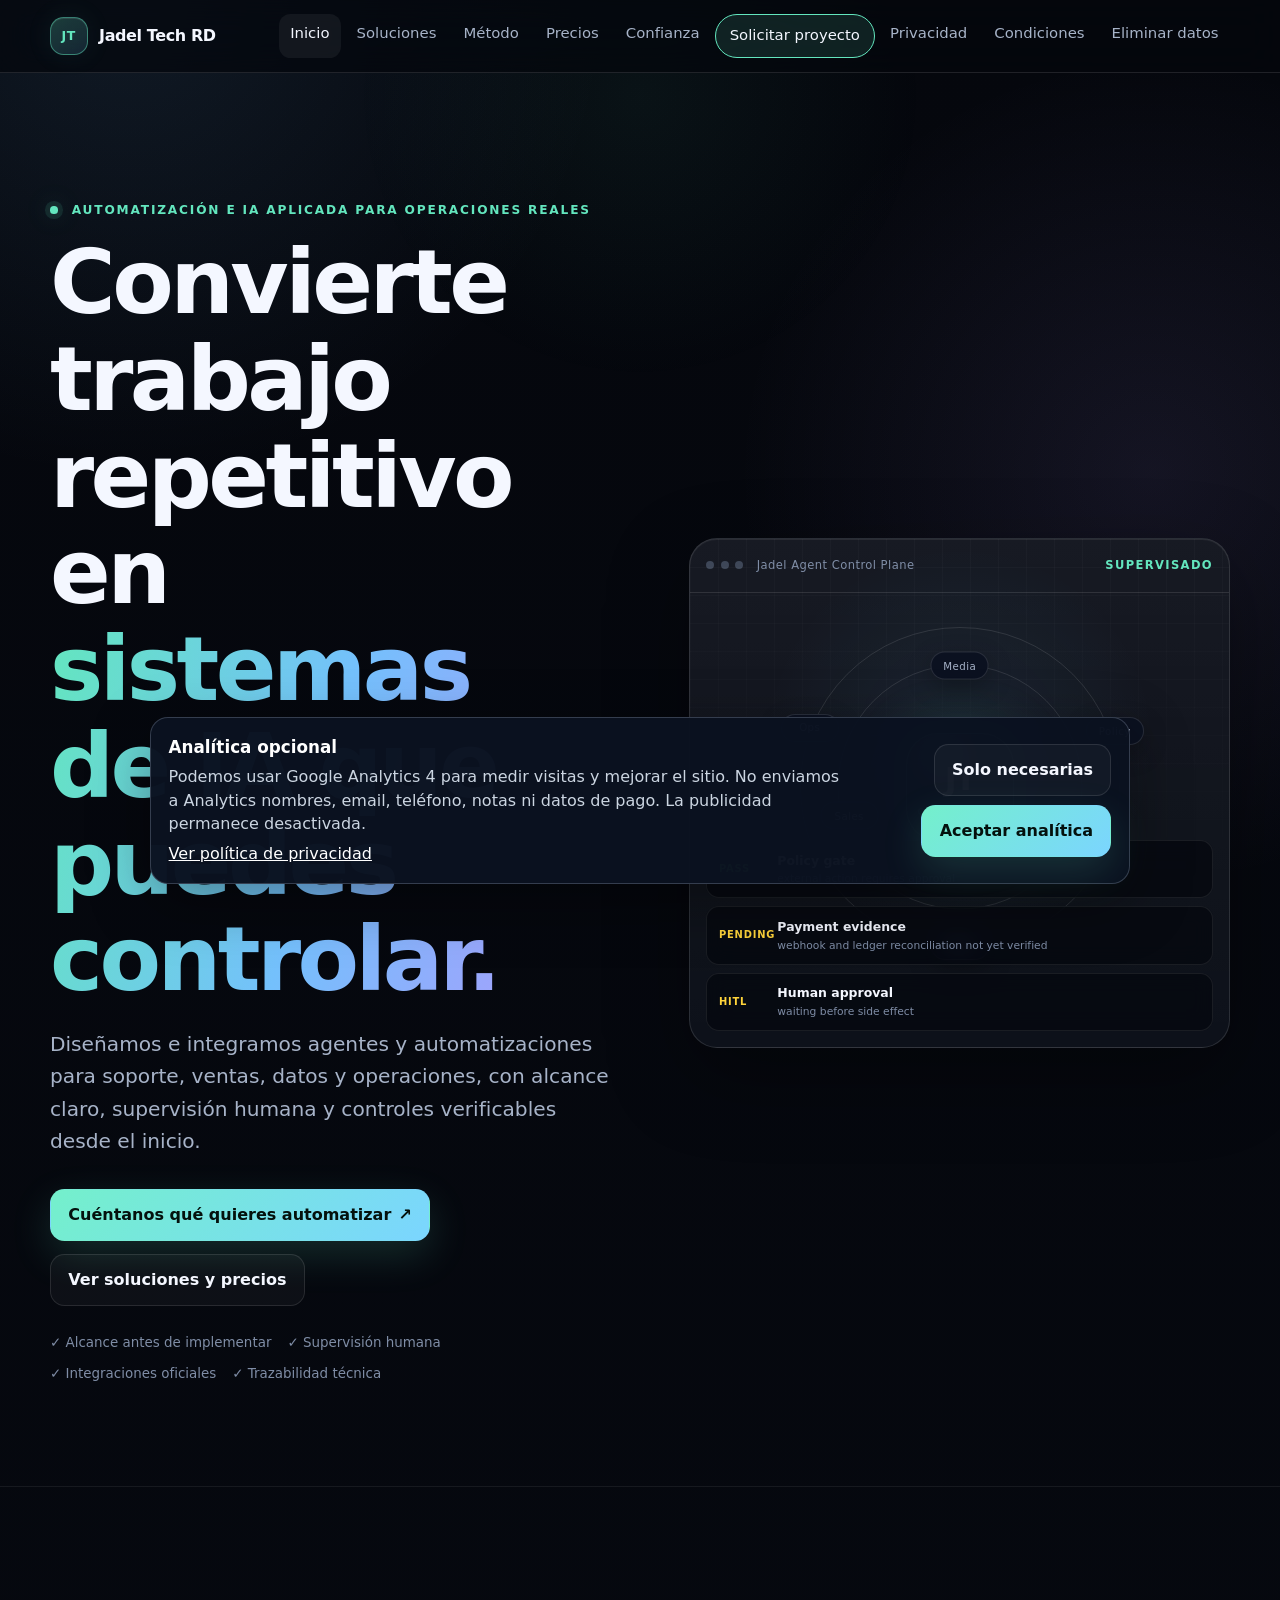
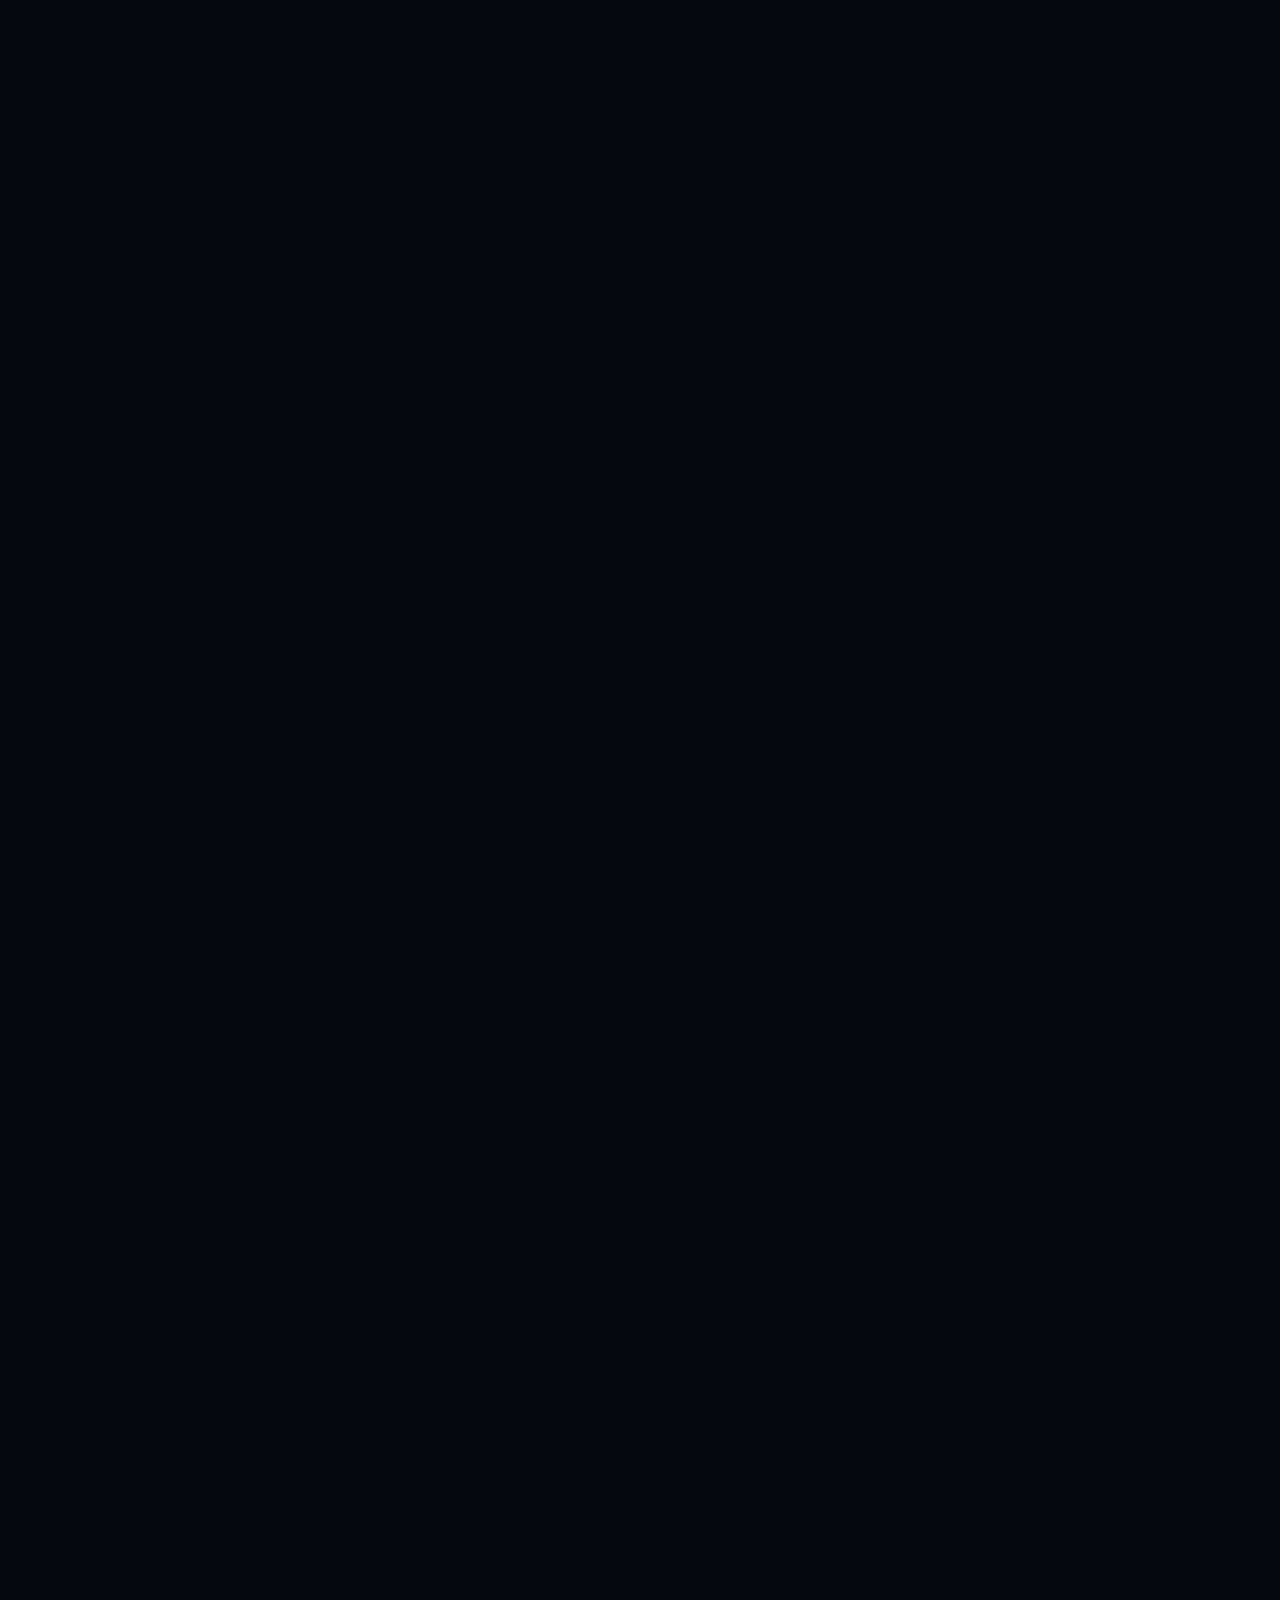
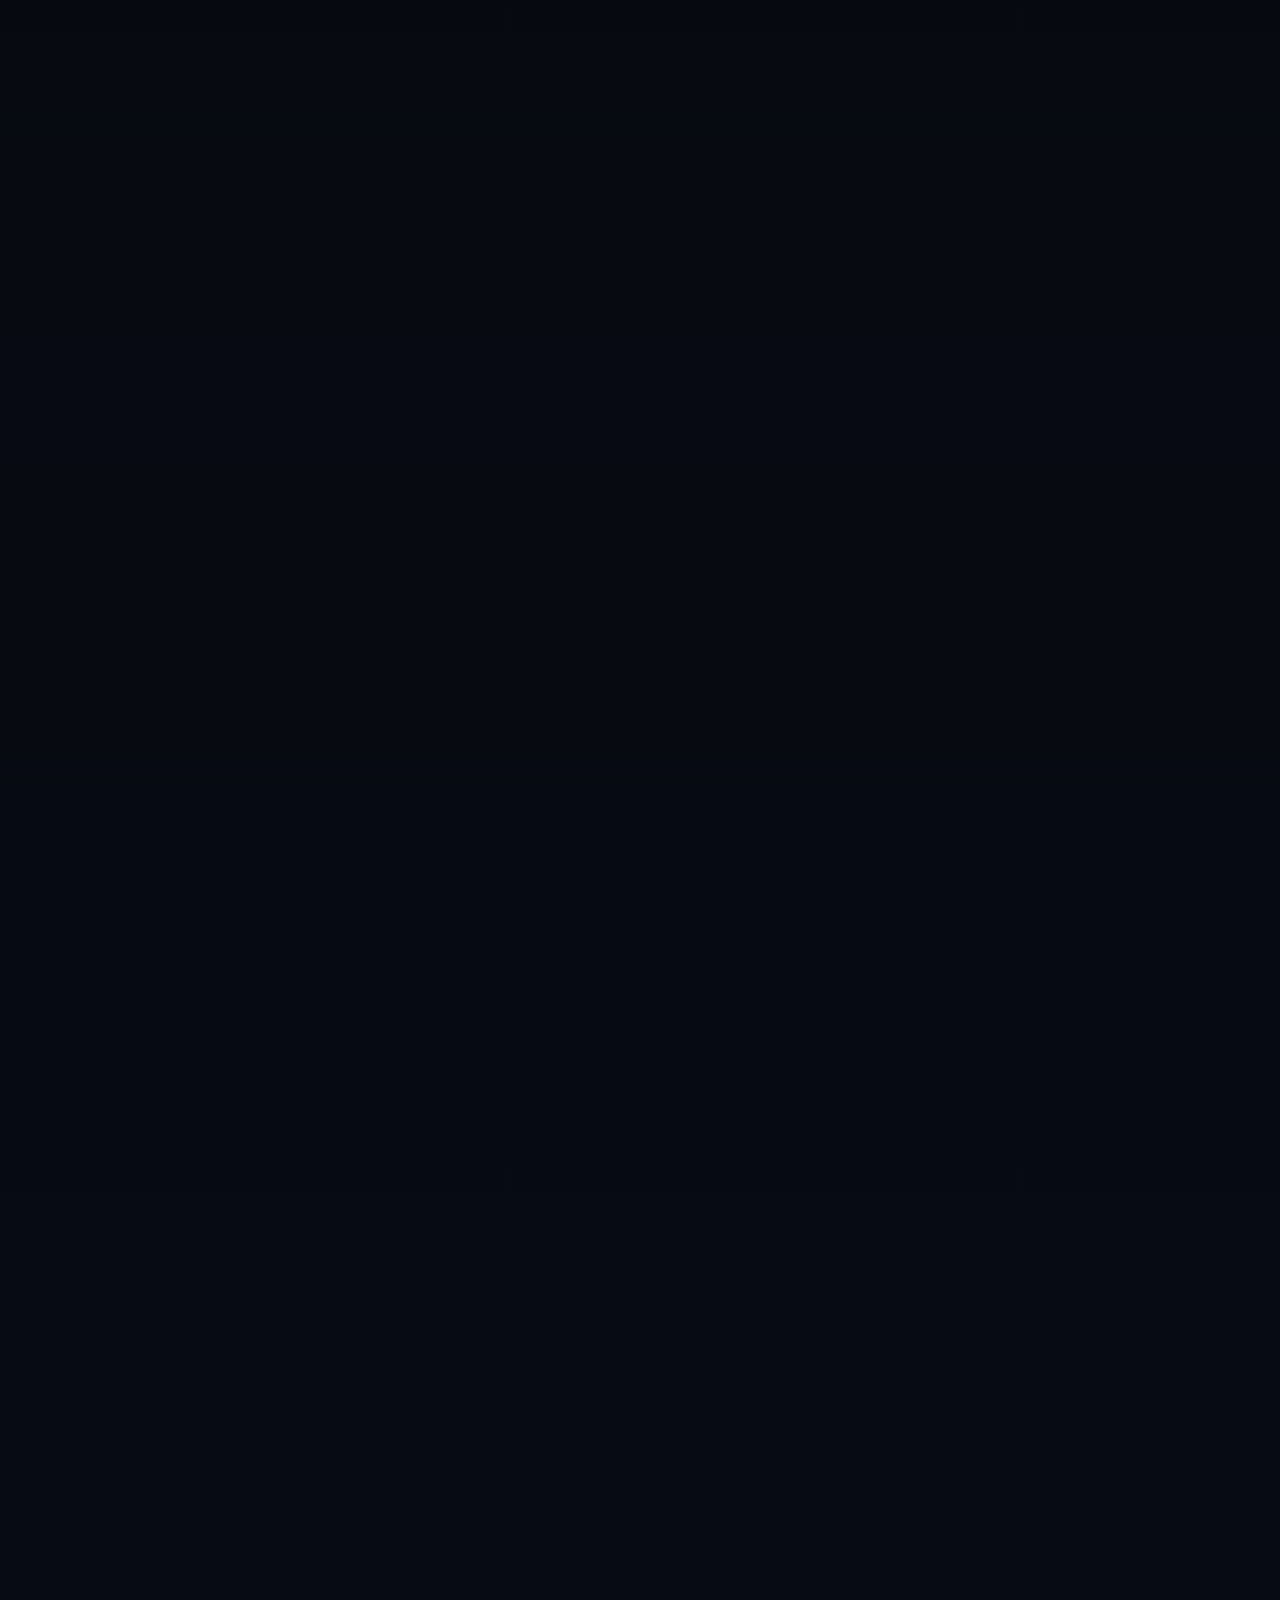
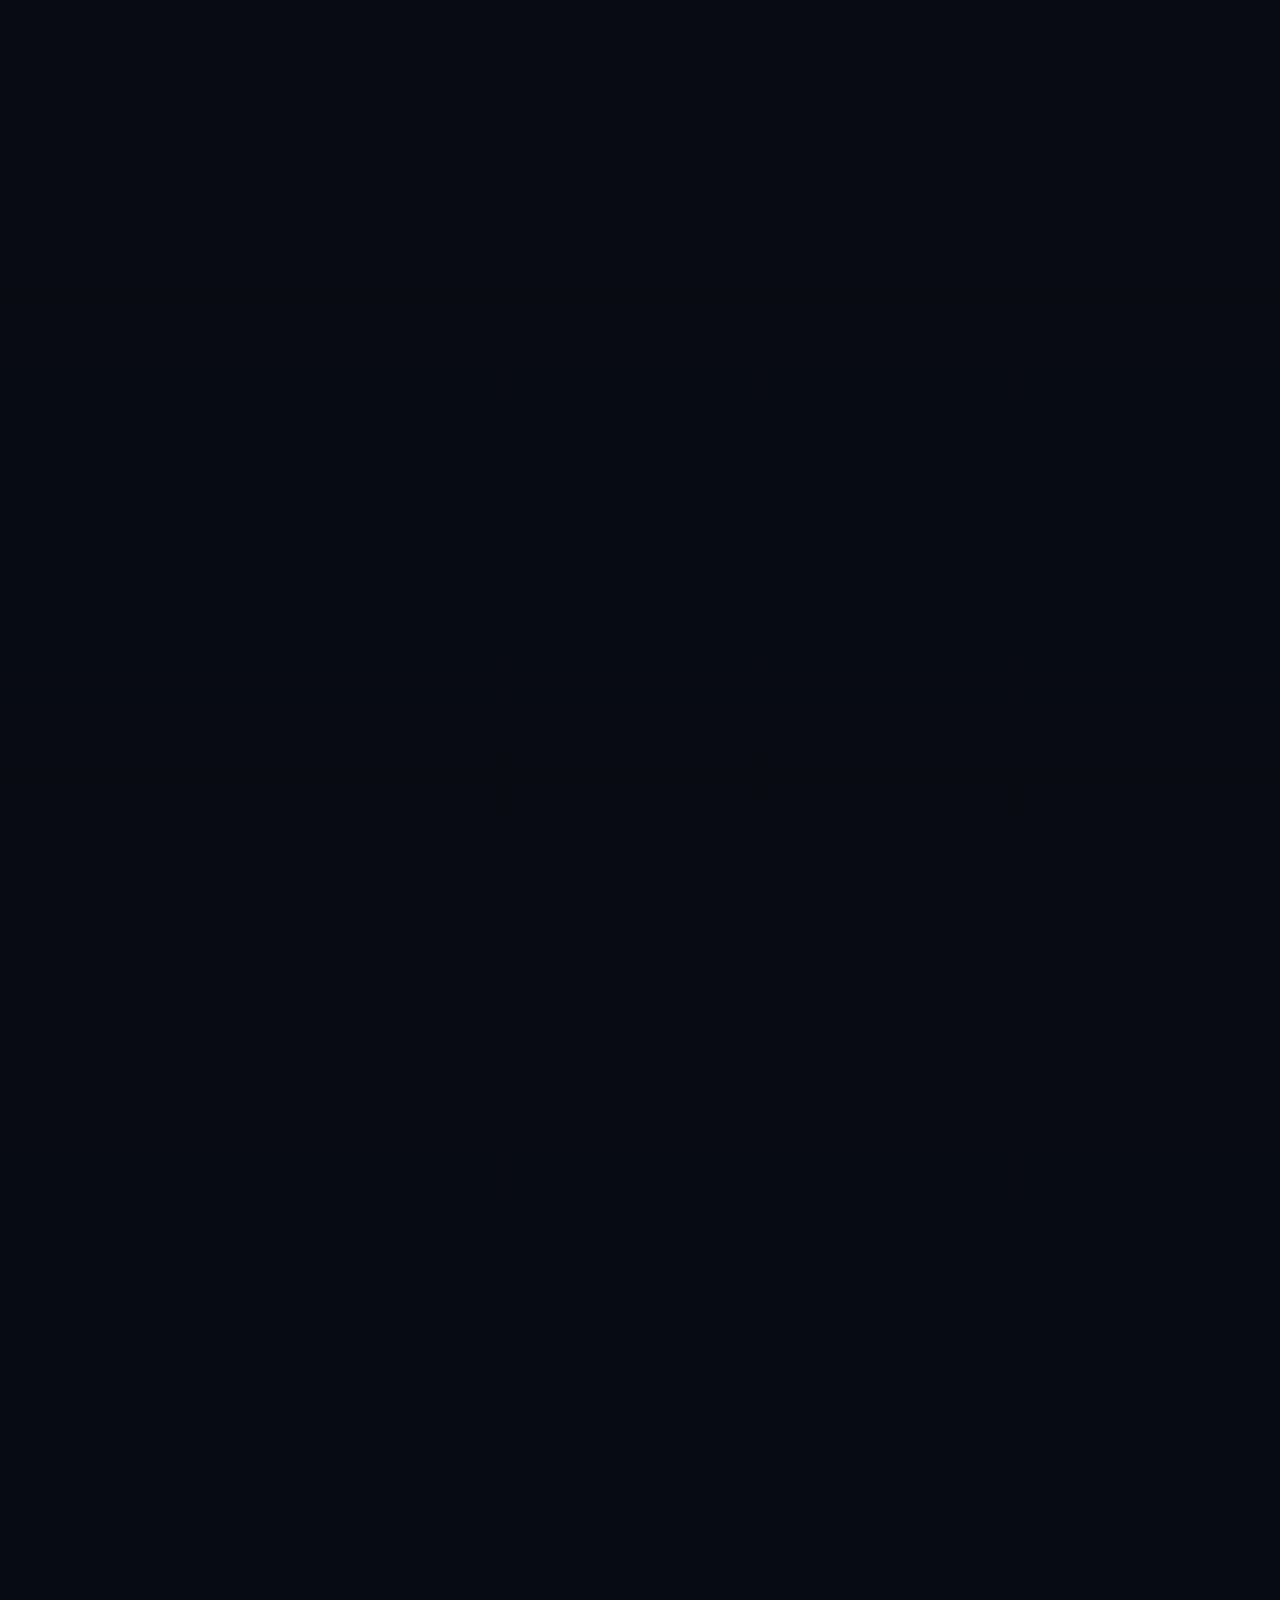
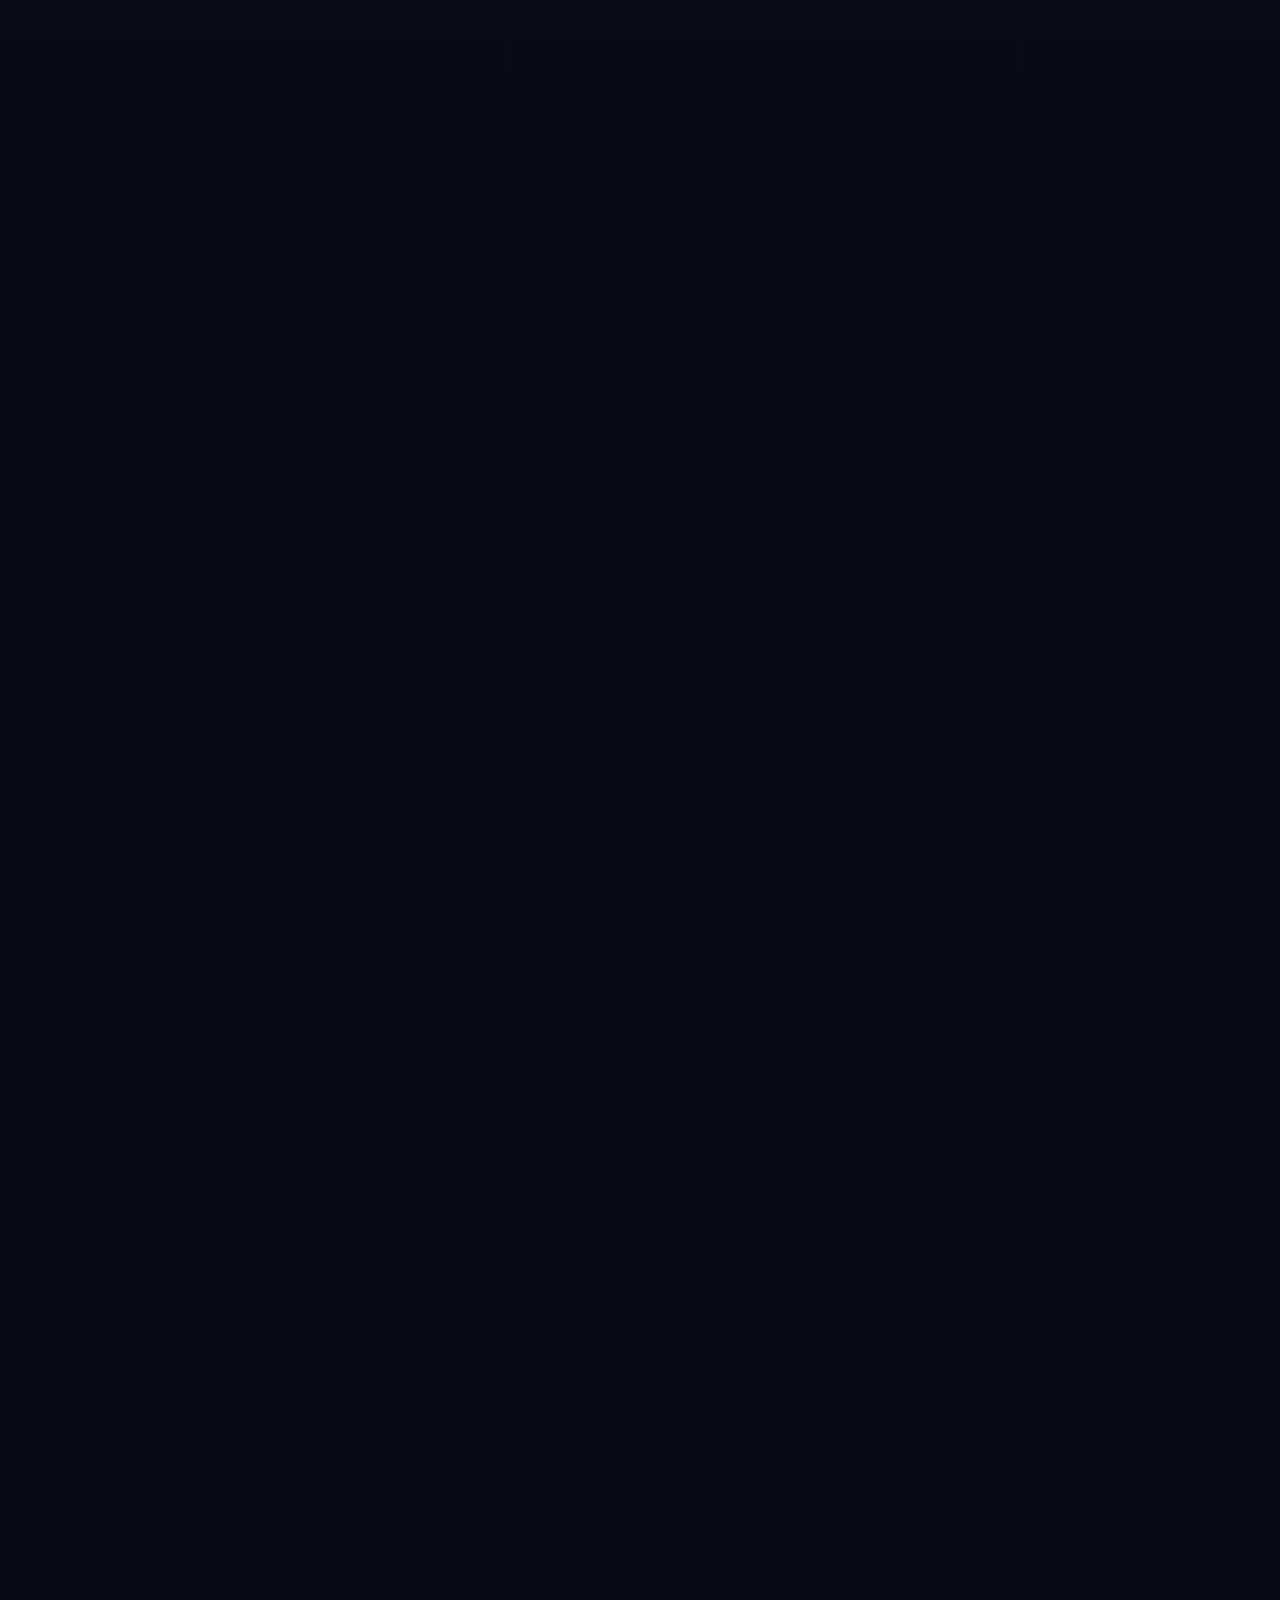
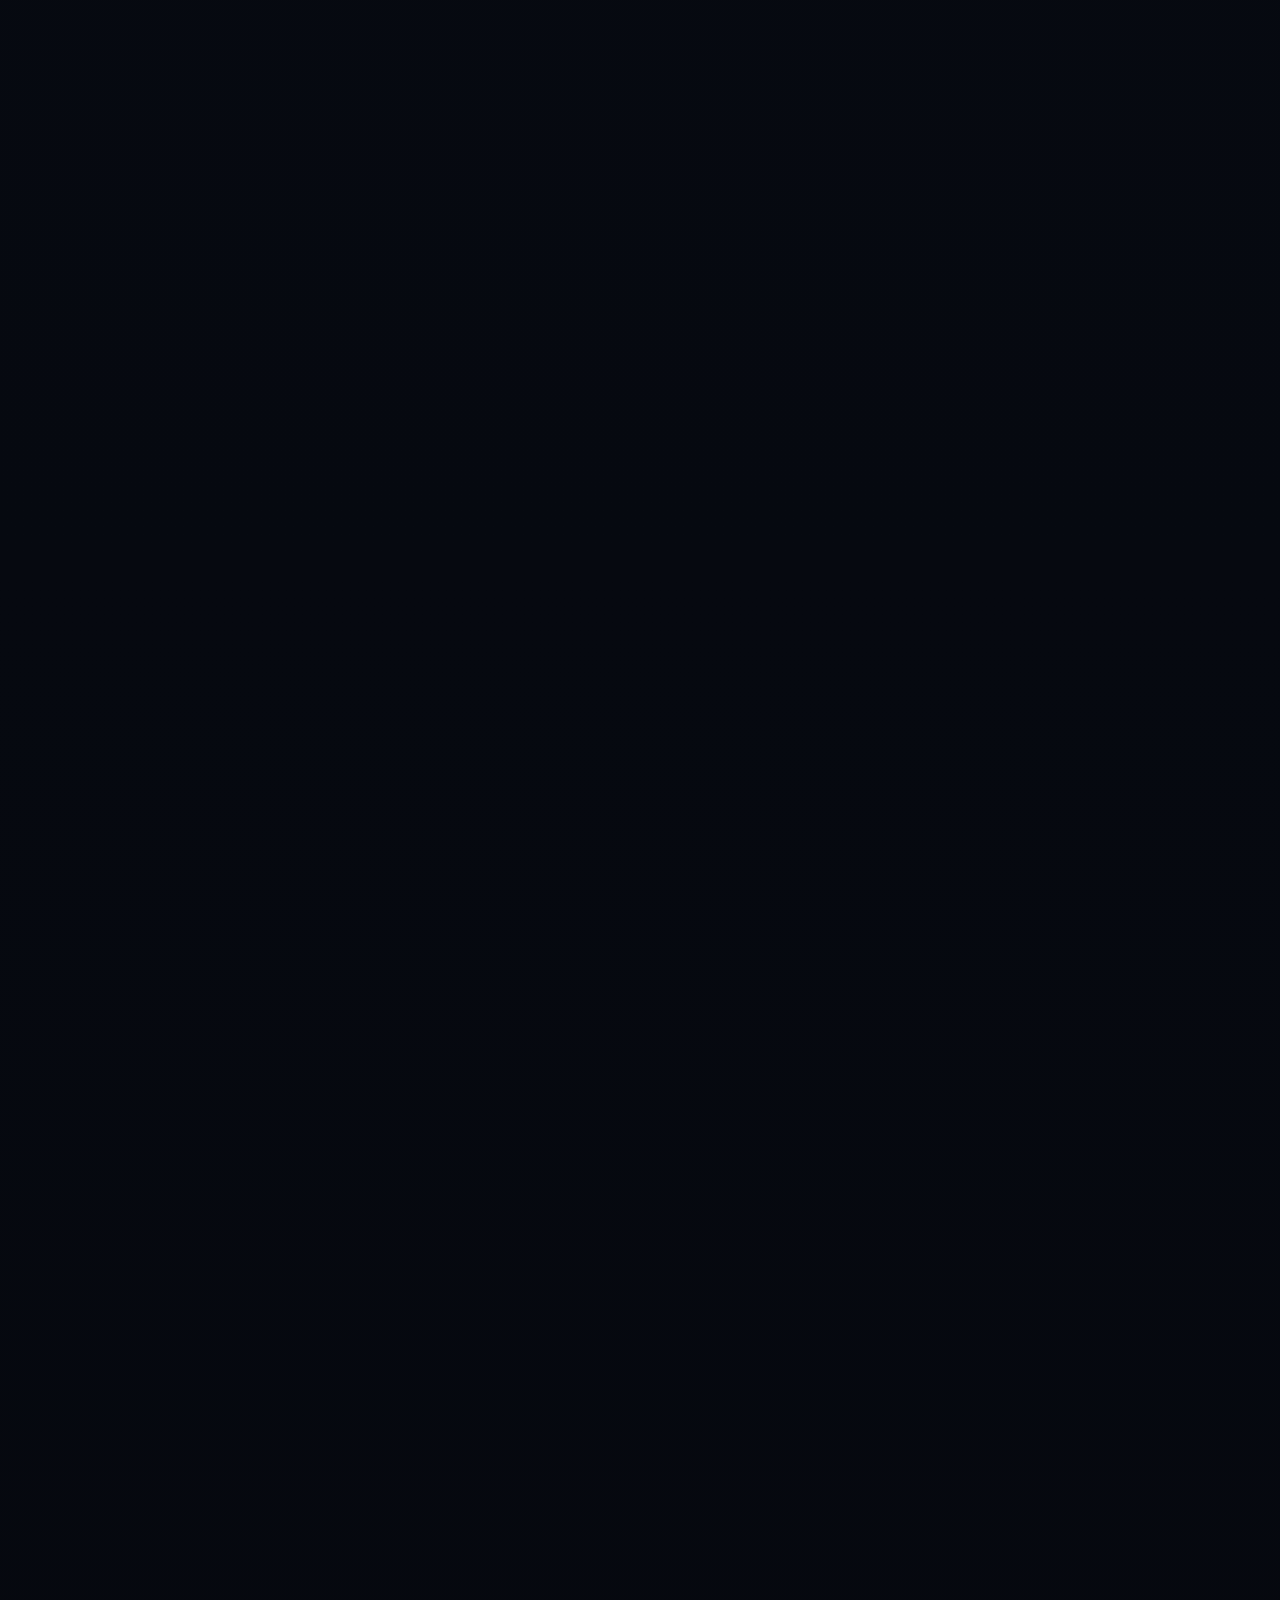
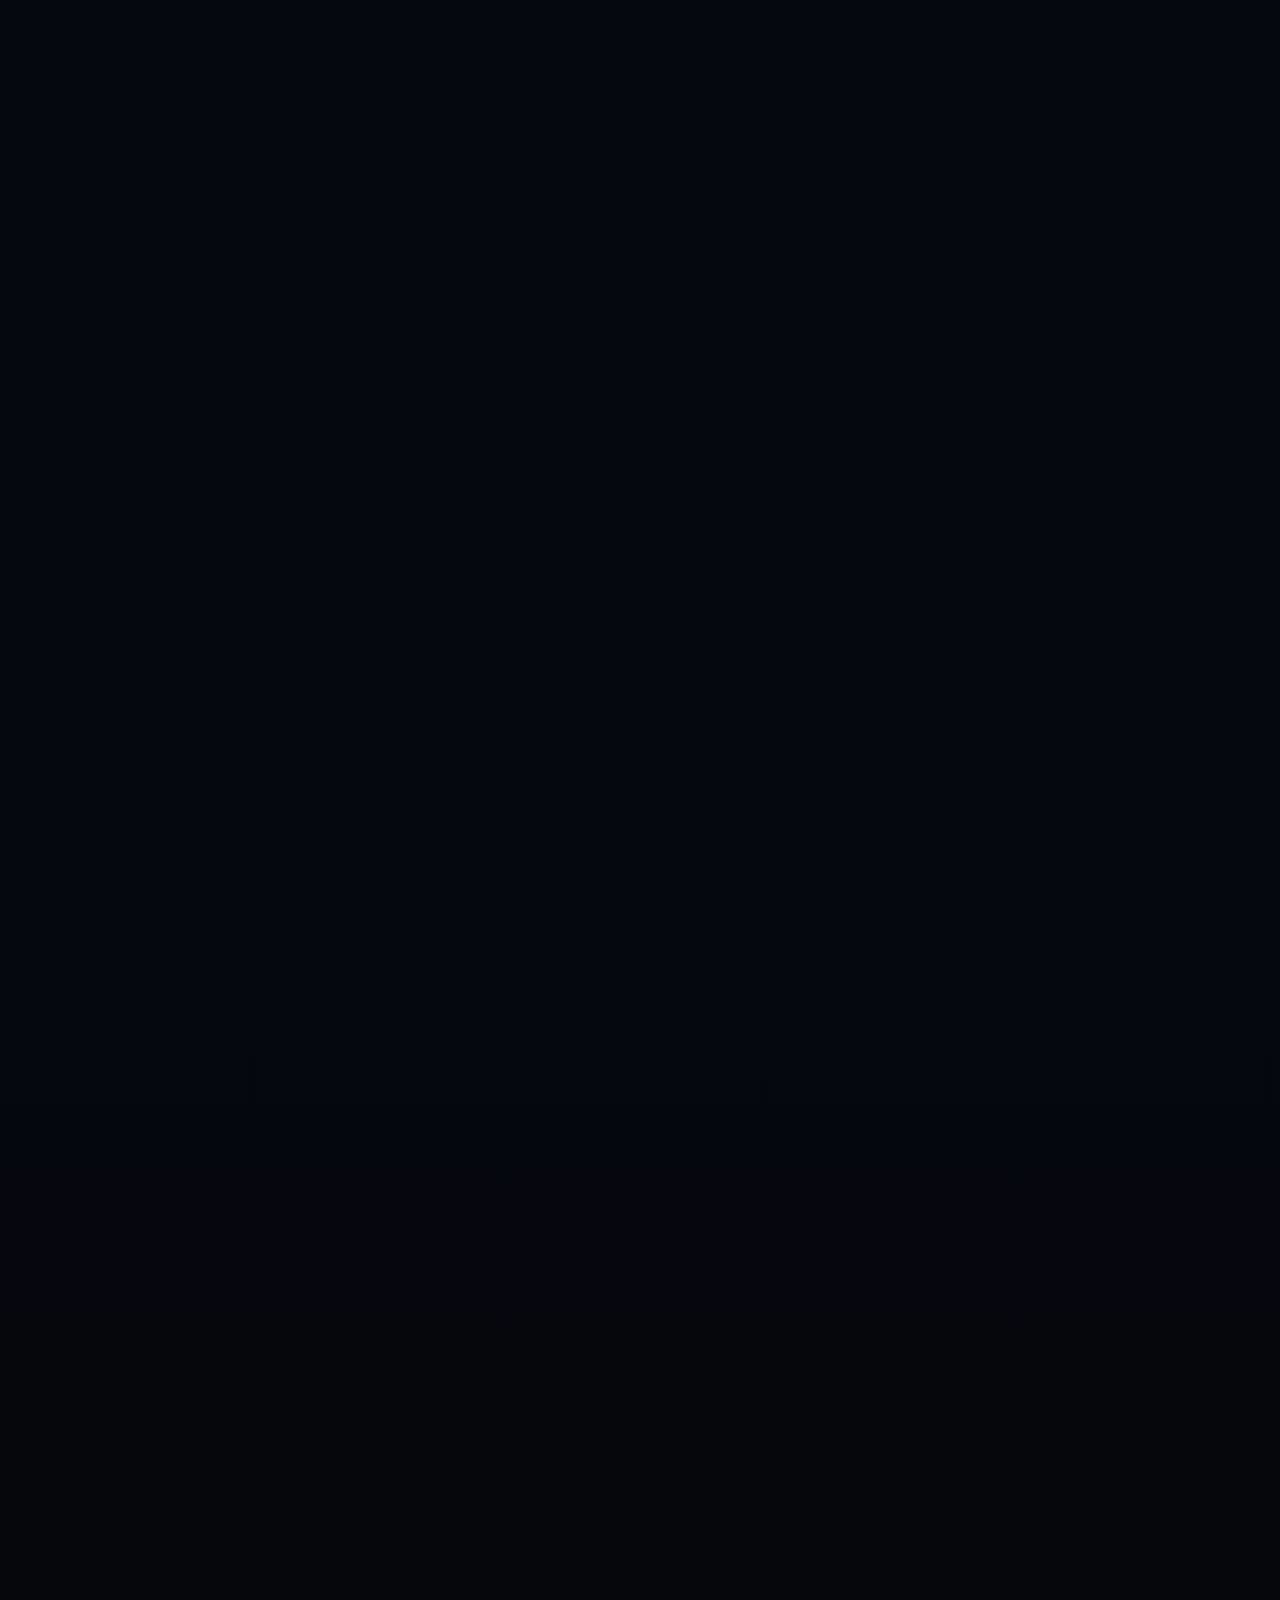
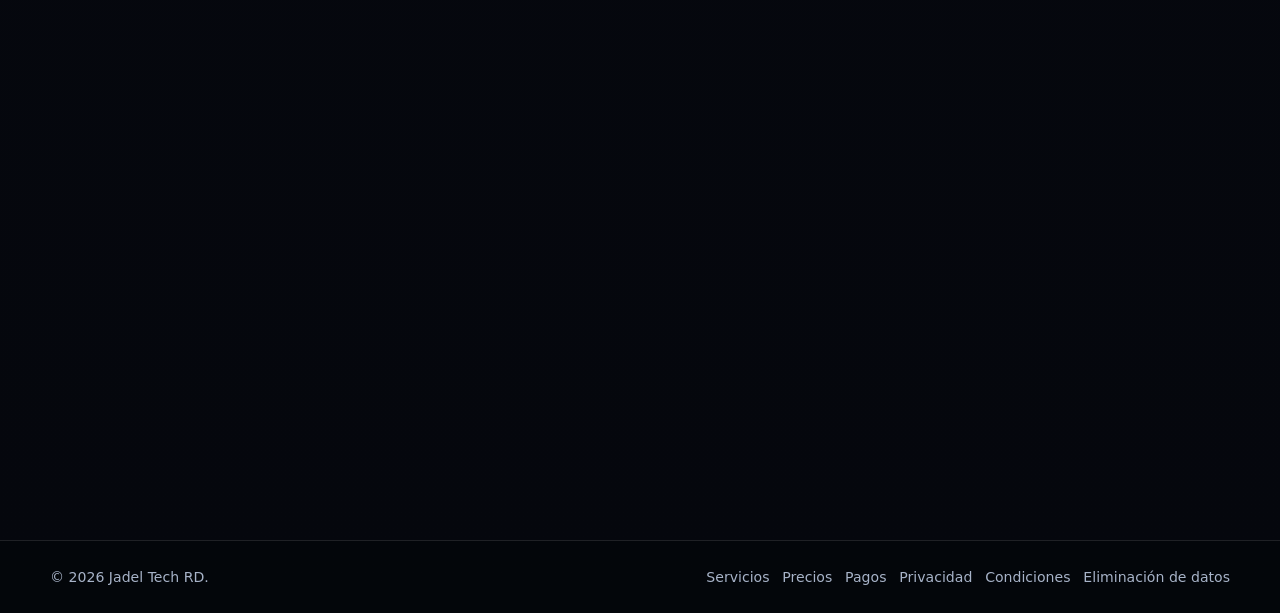
==== commit b9d9dcdd: "site: sync canonical public application" ====
--- a/index.html
+++ b/index.html
@@ -126,21 +126,22 @@
           <div>
             <div class="eyebrow">Servicios destacados</div>
             <h2>Una sola firma. Múltiples capacidades de IA aplicadas.</h2>
+            <p>Los 11 servicios permiten solicitar una cotización para pagar con PayPal una vez aceptados el alcance y el precio. No hay cobro inmediato ni suscripción automática; el checkout individual depende de la habilitación y revisión del proveedor.</p>
           </div>
 
         </div>
         <div class="services-grid static-service-grid">
-          <article class="service-card reveal"><div class="service-topline"><span class="service-icon">⌘</span><span class="status-badge status-available">Servicio de ingeniería</span></div><h3>Arquitectura Agentic & Automatización</h3><p>Diseño de agentes, workflows, APIs, MCP, guardrails, memoria y handoffs con arquitectura modular y auditable.</p><ul class="service-deliverables"><li>Mapa de procesos</li><li>Arquitectura objetivo</li><li>Backlog priorizado</li><li>Plan de integración</li></ul><div class="service-footer"><div><span class="price-caption">Precio de lanzamiento</span><strong>Desde US$250</strong></div><a class="mini-action service-quote" data-revenue-event="offer_cta_click" data-cta-id="service_quote_architecture" href="/solicitar-proyecto.html?services=architecture&utm_source=service_catalog&utm_medium=homepage&utm_campaign=service_intake">Cotizar</a></div></article>
-          <article class="service-card reveal"><div class="service-topline"><span class="service-icon">◎</span><span class="status-badge status-available">Implementable</span></div><h3>Agente de Soporte & Tickets</h3><p>Chatbot y flujo de soporte con clasificación, base de conocimiento, escalación humana, trazabilidad y panel operativo.</p><ul class="service-deliverables"><li>Chat de soporte</li><li>Gestión de tickets</li><li>Escalación humana</li><li>Dashboard</li></ul><div class="service-footer"><div><span class="price-caption">Precio de lanzamiento</span><strong>US$900 + US$149/mes</strong></div><a class="mini-action service-quote" data-revenue-event="offer_cta_click" data-cta-id="service_quote_support" href="/solicitar-proyecto.html?services=support&utm_source=service_catalog&utm_medium=homepage&utm_campaign=service_intake">Cotizar</a></div></article>
-          <article class="service-card reveal"><div class="service-topline"><span class="service-icon">↗</span><span class="status-badge status-pilot">Piloto supervisado</span></div><h3>Sales & Lead Intelligence</h3><p>Investigación de cuentas, calificación de oportunidades, preparación de outreach y seguimiento con aprobación antes de acciones externas.</p><ul class="service-deliverables"><li>Lead research</li><li>Scoring</li><li>Brief comercial</li><li>Aprobaciones</li></ul><div class="service-footer"><div><span class="price-caption">Precio de lanzamiento</span><strong>Desde US$1,500 + US$299/mes</strong></div><a class="mini-action service-quote" data-revenue-event="offer_cta_click" data-cta-id="service_quote_sales" href="/solicitar-proyecto.html?services=sales&utm_source=service_catalog&utm_medium=homepage&utm_campaign=service_intake">Cotizar</a></div></article>
-          <article class="service-card reveal"><div class="service-topline"><span class="service-icon">◉</span><span class="status-badge status-pilot">Piloto supervisado</span></div><h3>Social Trend Intelligence</h3><p>Detección y ranking de tendencias con normalización de métricas, frescura, fit por plataforma, derechos y revisión de políticas.</p><ul class="service-deliverables"><li>Trend scoring</li><li>Creative brief</li><li>Rights review</li><li>Feedback loop</li></ul><div class="service-footer"><div><span class="price-caption">Precio de lanzamiento</span><strong>US$750 + US$199/mes</strong></div><a class="mini-action service-quote" data-revenue-event="offer_cta_click" data-cta-id="service_quote_social" href="/solicitar-proyecto.html?services=social&utm_source=service_catalog&utm_medium=homepage&utm_campaign=service_intake">Cotizar</a></div></article>
-          <article class="service-card reveal"><div class="service-topline"><span class="service-icon">▶</span><span class="status-badge status-pilot">Publicación live bloqueada por gates</span></div><h3>CineForge · Video Premium</h3><p>Pipeline para reels y video social premium: planificación, QC, originalidad, aprobación humana y conectores de publicación multi-plataforma.</p><ul class="service-deliverables"><li>Creative direction</li><li>Video QC</li><li>Caption/thumbnail</li><li>Publisher connectors</li></ul><div class="service-footer"><div><span class="price-caption">Precio de lanzamiento</span><strong>Desde US$180/reel · packs desde US$899/mes</strong></div><a class="mini-action service-quote" data-revenue-event="offer_cta_click" data-cta-id="service_quote_cineforge" href="/solicitar-proyecto.html?services=cineforge&utm_source=service_catalog&utm_medium=homepage&utm_campaign=service_intake">Cotizar</a></div></article>
-          <article class="service-card reveal"><div class="service-topline"><span class="service-icon">∞</span><span class="status-badge status-available">Servicio de ingeniería</span></div><h3>Meta/Facebook Integration & App Review</h3><p>Integración segura de Facebook Pages, OAuth, permisos, revisión de app, evidencias y páginas públicas de cumplimiento.</p><ul class="service-deliverables"><li>OAuth</li><li>Pages API</li><li>Review readiness</li><li>Compliance URLs</li></ul><div class="service-footer"><div><span class="price-caption">Precio de lanzamiento</span><strong>Desde US$850</strong></div><a class="mini-action service-quote" data-revenue-event="offer_cta_click" data-cta-id="service_quote_meta" href="/solicitar-proyecto.html?services=meta&utm_source=service_catalog&utm_medium=homepage&utm_campaign=service_intake">Cotizar</a></div></article>
-          <article class="service-card reveal"><div class="service-topline"><span class="service-icon">▦</span><span class="status-badge status-available">Implementable</span></div><h3>Dashboards & Decision Intelligence</h3><p>Diseño de KPIs y dashboards ejecutivos u operativos con validación de fuentes, trazabilidad de métricas y alertas para convertir datos de negocio en decisiones accionables.</p><ul class="service-deliverables"><li>Definición de KPIs</li><li>Dashboard ejecutivo y operativo</li><li>Calidad y trazabilidad</li><li>Alertas y exportación</li></ul><div class="service-footer"><div><span class="price-caption">Precio de lanzamiento</span><strong>Desde US$650 + US$99/mes</strong></div><a class="mini-action service-quote" data-revenue-event="offer_cta_click" data-cta-id="service_quote_analytics" href="/solicitar-proyecto.html?services=analytics&utm_source=service_catalog&utm_medium=homepage&utm_campaign=service_intake">Cotizar</a></div></article>
-          <article class="service-card reveal"><div class="service-topline"><span class="service-icon">$</span><span class="status-badge status-pilot">Piloto · sin promesas de ingresos</span></div><h3>Revenue Opportunity Intelligence</h3><p>Descubrimiento, evaluación y reconciliación de oportunidades legítimas con evidencia, costes atribuidos y autoridad financiera cerrada por defecto.</p><ul class="service-deliverables"><li>Opportunity scoring</li><li>Cost model</li><li>Evidence ledger</li><li>Approval gates</li></ul><div class="service-footer"><div><span class="price-caption">Precio de lanzamiento</span><strong>Desde US$1,800 + US$349/mes</strong></div><a class="mini-action service-quote" data-revenue-event="offer_cta_click" data-cta-id="service_quote_revenue" href="/solicitar-proyecto.html?services=revenue&utm_source=service_catalog&utm_medium=homepage&utm_campaign=service_intake">Cotizar</a></div></article>
-          <article class="service-card reveal"><div class="service-topline"><span class="service-icon">∑</span><span class="status-badge status-research">Research-only · no live capital</span></div><h3>Quant Research & Trading Risk Systems</h3><p>Investigación cuantitativa, contratos de datos, backtesting, walk-forward, risk engine y arquitectura de ejecución supervisada.</p><ul class="service-deliverables"><li>Research pipeline</li><li>Backtest design</li><li>Risk controls</li><li>Production gates</li></ul><div class="service-footer"><div><span class="price-caption">Precio de lanzamiento</span><strong>Proyectos desde US$2,000</strong></div><a class="mini-action service-quote" data-revenue-event="offer_cta_click" data-cta-id="service_quote_quant" href="/solicitar-proyecto.html?services=quant&utm_source=service_catalog&utm_medium=homepage&utm_campaign=service_intake">Cotizar</a></div></article>
-          <article class="service-card reveal"><div class="service-topline"><span class="service-icon">◇</span><span class="status-badge status-available">Servicio de ingeniería</span></div><h3>AI Governance & Production Readiness</h3><p>Políticas fail-closed, secretos, supply chain, observabilidad, evaluaciones adversariales, SLOs y evidencia de readiness.</p><ul class="service-deliverables"><li>Threat model</li><li>Policy gates</li><li>CI/CD controls</li><li>Readiness report</li></ul><div class="service-footer"><div><span class="price-caption">Precio de lanzamiento</span><strong>Desde US$2,500 + US$299/mes</strong></div><a class="mini-action service-quote" data-revenue-event="offer_cta_click" data-cta-id="service_quote_governance" href="/solicitar-proyecto.html?services=governance&utm_source=service_catalog&utm_medium=homepage&utm_campaign=service_intake">Cotizar</a></div></article>
-          <article class="service-card reveal"><div class="service-topline"><span class="service-icon">✦</span><span class="status-badge status-pilot">Proyecto a medida</span></div><h3>Multi-Agent Orchestration</h3><p>Sistemas coordinados con agentes especializados, routing, colas, APIs, memoria, approvals, retries, idempotencia y observabilidad.</p><ul class="service-deliverables"><li>Agent registry</li><li>Routing</li><li>Durable workflows</li><li>Observability</li></ul><div class="service-footer"><div><span class="price-caption">Precio de lanzamiento</span><strong>Desde US$4,500 + US$790/mes</strong></div><a class="mini-action service-quote" data-revenue-event="offer_cta_click" data-cta-id="service_quote_multiagent" href="/solicitar-proyecto.html?services=multiagent&utm_source=service_catalog&utm_medium=homepage&utm_campaign=service_intake">Cotizar</a></div></article>
+          <article class="service-card reveal"><div class="service-topline"><span class="service-icon">⌘</span><span class="status-badge status-available">Servicio de ingeniería</span></div><h3>Arquitectura Agentic & Automatización</h3><p>Diseño de agentes, workflows, APIs, MCP, guardrails, memoria y handoffs con arquitectura modular y auditable.</p><ul class="service-deliverables"><li>Mapa de procesos</li><li>Arquitectura objetivo</li><li>Backlog priorizado</li><li>Plan de integración</li></ul><div class="service-footer"><div><span class="price-caption">Precio de lanzamiento</span><strong>Desde US$250</strong></div><a class="mini-action service-quote" data-revenue-event="offer_cta_click" data-cta-id="service_quote_architecture" href="/solicitar-proyecto.html?services=architecture&utm_source=service_catalog&utm_medium=homepage&utm_campaign=service_intake">Cotizar · PayPal</a></div></article>
+          <article class="service-card reveal"><div class="service-topline"><span class="service-icon">◎</span><span class="status-badge status-available">Implementable</span></div><h3>Agente de Soporte & Tickets</h3><p>Chatbot y flujo de soporte con clasificación, base de conocimiento, escalación humana, trazabilidad y panel operativo.</p><ul class="service-deliverables"><li>Chat de soporte</li><li>Gestión de tickets</li><li>Escalación humana</li><li>Dashboard</li></ul><div class="service-footer"><div><span class="price-caption">Precio de lanzamiento</span><strong>US$900 + US$149/mes</strong></div><a class="mini-action service-quote" data-revenue-event="offer_cta_click" data-cta-id="service_quote_support" href="/solicitar-proyecto.html?services=support&utm_source=service_catalog&utm_medium=homepage&utm_campaign=service_intake">Cotizar · PayPal</a></div></article>
+          <article class="service-card reveal"><div class="service-topline"><span class="service-icon">↗</span><span class="status-badge status-pilot">Piloto supervisado</span></div><h3>Sales & Lead Intelligence</h3><p>Investigación de cuentas, calificación de oportunidades, preparación de outreach y seguimiento con aprobación antes de acciones externas.</p><ul class="service-deliverables"><li>Lead research</li><li>Scoring</li><li>Brief comercial</li><li>Aprobaciones</li></ul><div class="service-footer"><div><span class="price-caption">Precio de lanzamiento</span><strong>Desde US$1,500 + US$299/mes</strong></div><a class="mini-action service-quote" data-revenue-event="offer_cta_click" data-cta-id="service_quote_sales" href="/solicitar-proyecto.html?services=sales&utm_source=service_catalog&utm_medium=homepage&utm_campaign=service_intake">Cotizar · PayPal</a></div></article>
+          <article class="service-card reveal"><div class="service-topline"><span class="service-icon">◉</span><span class="status-badge status-pilot">Piloto supervisado</span></div><h3>Social Trend Intelligence</h3><p>Detección y ranking de tendencias con normalización de métricas, frescura, fit por plataforma, derechos y revisión de políticas.</p><ul class="service-deliverables"><li>Trend scoring</li><li>Creative brief</li><li>Rights review</li><li>Feedback loop</li></ul><div class="service-footer"><div><span class="price-caption">Precio de lanzamiento</span><strong>US$750 + US$199/mes</strong></div><a class="mini-action service-quote" data-revenue-event="offer_cta_click" data-cta-id="service_quote_social" href="/solicitar-proyecto.html?services=social&utm_source=service_catalog&utm_medium=homepage&utm_campaign=service_intake">Cotizar · PayPal</a></div></article>
+          <article class="service-card reveal"><div class="service-topline"><span class="service-icon">▶</span><span class="status-badge status-pilot">Publicación live bloqueada por gates</span></div><h3>CineForge · Video Premium</h3><p>Pipeline para reels y video social premium: planificación, QC, originalidad, aprobación humana y conectores de publicación multi-plataforma.</p><ul class="service-deliverables"><li>Creative direction</li><li>Video QC</li><li>Caption/thumbnail</li><li>Publisher connectors</li></ul><div class="service-footer"><div><span class="price-caption">Precio de lanzamiento</span><strong>Desde US$180/reel · packs desde US$899/mes</strong></div><a class="mini-action service-quote" data-revenue-event="offer_cta_click" data-cta-id="service_quote_cineforge" href="/solicitar-proyecto.html?services=cineforge&utm_source=service_catalog&utm_medium=homepage&utm_campaign=service_intake">Cotizar · PayPal</a></div></article>
+          <article class="service-card reveal"><div class="service-topline"><span class="service-icon">∞</span><span class="status-badge status-available">Servicio de ingeniería</span></div><h3>Meta/Facebook Integration & App Review</h3><p>Integración segura de Facebook Pages, OAuth, permisos, revisión de app, evidencias y páginas públicas de cumplimiento.</p><ul class="service-deliverables"><li>OAuth</li><li>Pages API</li><li>Review readiness</li><li>Compliance URLs</li></ul><div class="service-footer"><div><span class="price-caption">Precio de lanzamiento</span><strong>Desde US$850</strong></div><a class="mini-action service-quote" data-revenue-event="offer_cta_click" data-cta-id="service_quote_meta" href="/solicitar-proyecto.html?services=meta&utm_source=service_catalog&utm_medium=homepage&utm_campaign=service_intake">Cotizar · PayPal</a></div></article>
+          <article class="service-card reveal"><div class="service-topline"><span class="service-icon">▦</span><span class="status-badge status-available">Implementable</span></div><h3>Dashboards & Decision Intelligence</h3><p>Diseño de KPIs y dashboards ejecutivos u operativos con validación de fuentes, trazabilidad de métricas y alertas para convertir datos de negocio en decisiones accionables.</p><ul class="service-deliverables"><li>Definición de KPIs</li><li>Dashboard ejecutivo y operativo</li><li>Calidad y trazabilidad</li><li>Alertas y exportación</li></ul><div class="service-footer"><div><span class="price-caption">Precio de lanzamiento</span><strong>Desde US$650 + US$99/mes</strong></div><a class="mini-action service-quote" data-revenue-event="offer_cta_click" data-cta-id="service_quote_analytics" href="/solicitar-proyecto.html?services=analytics&utm_source=service_catalog&utm_medium=homepage&utm_campaign=service_intake">Cotizar · PayPal</a></div></article>
+          <article class="service-card reveal"><div class="service-topline"><span class="service-icon">$</span><span class="status-badge status-pilot">Piloto · sin promesas de ingresos</span></div><h3>Revenue Opportunity Intelligence</h3><p>Descubrimiento, evaluación y reconciliación de oportunidades legítimas con evidencia, costes atribuidos y autoridad financiera cerrada por defecto.</p><ul class="service-deliverables"><li>Opportunity scoring</li><li>Cost model</li><li>Evidence ledger</li><li>Approval gates</li></ul><div class="service-footer"><div><span class="price-caption">Precio de lanzamiento</span><strong>Desde US$1,800 + US$349/mes</strong></div><a class="mini-action service-quote" data-revenue-event="offer_cta_click" data-cta-id="service_quote_revenue" href="/solicitar-proyecto.html?services=revenue&utm_source=service_catalog&utm_medium=homepage&utm_campaign=service_intake">Cotizar · PayPal</a></div></article>
+          <article class="service-card reveal"><div class="service-topline"><span class="service-icon">∑</span><span class="status-badge status-research">Research-only · no live capital</span></div><h3>Quant Research & Trading Risk Systems</h3><p>Investigación cuantitativa, contratos de datos, backtesting, walk-forward, risk engine y arquitectura de ejecución supervisada.</p><ul class="service-deliverables"><li>Research pipeline</li><li>Backtest design</li><li>Risk controls</li><li>Production gates</li></ul><div class="service-footer"><div><span class="price-caption">Precio de lanzamiento</span><strong>Proyectos desde US$2,000</strong></div><a class="mini-action service-quote" data-revenue-event="offer_cta_click" data-cta-id="service_quote_quant" href="/solicitar-proyecto.html?services=quant&utm_source=service_catalog&utm_medium=homepage&utm_campaign=service_intake">Cotizar · PayPal</a></div></article>
+          <article class="service-card reveal"><div class="service-topline"><span class="service-icon">◇</span><span class="status-badge status-available">Servicio de ingeniería</span></div><h3>AI Governance & Production Readiness</h3><p>Políticas fail-closed, secretos, supply chain, observabilidad, evaluaciones adversariales, SLOs y evidencia de readiness.</p><ul class="service-deliverables"><li>Threat model</li><li>Policy gates</li><li>CI/CD controls</li><li>Readiness report</li></ul><div class="service-footer"><div><span class="price-caption">Precio de lanzamiento</span><strong>Desde US$2,500 + US$299/mes</strong></div><a class="mini-action service-quote" data-revenue-event="offer_cta_click" data-cta-id="service_quote_governance" href="/solicitar-proyecto.html?services=governance&utm_source=service_catalog&utm_medium=homepage&utm_campaign=service_intake">Cotizar · PayPal</a></div></article>
+          <article class="service-card reveal"><div class="service-topline"><span class="service-icon">✦</span><span class="status-badge status-pilot">Proyecto a medida</span></div><h3>Multi-Agent Orchestration</h3><p>Sistemas coordinados con agentes especializados, routing, colas, APIs, memoria, approvals, retries, idempotencia y observabilidad.</p><ul class="service-deliverables"><li>Agent registry</li><li>Routing</li><li>Durable workflows</li><li>Observability</li></ul><div class="service-footer"><div><span class="price-caption">Precio de lanzamiento</span><strong>Desde US$4,500 + US$790/mes</strong></div><a class="mini-action service-quote" data-revenue-event="offer_cta_click" data-cta-id="service_quote_multiagent" href="/solicitar-proyecto.html?services=multiagent&utm_source=service_catalog&utm_medium=homepage&utm_campaign=service_intake">Cotizar · PayPal</a></div></article>
         </div>
       </section>
 
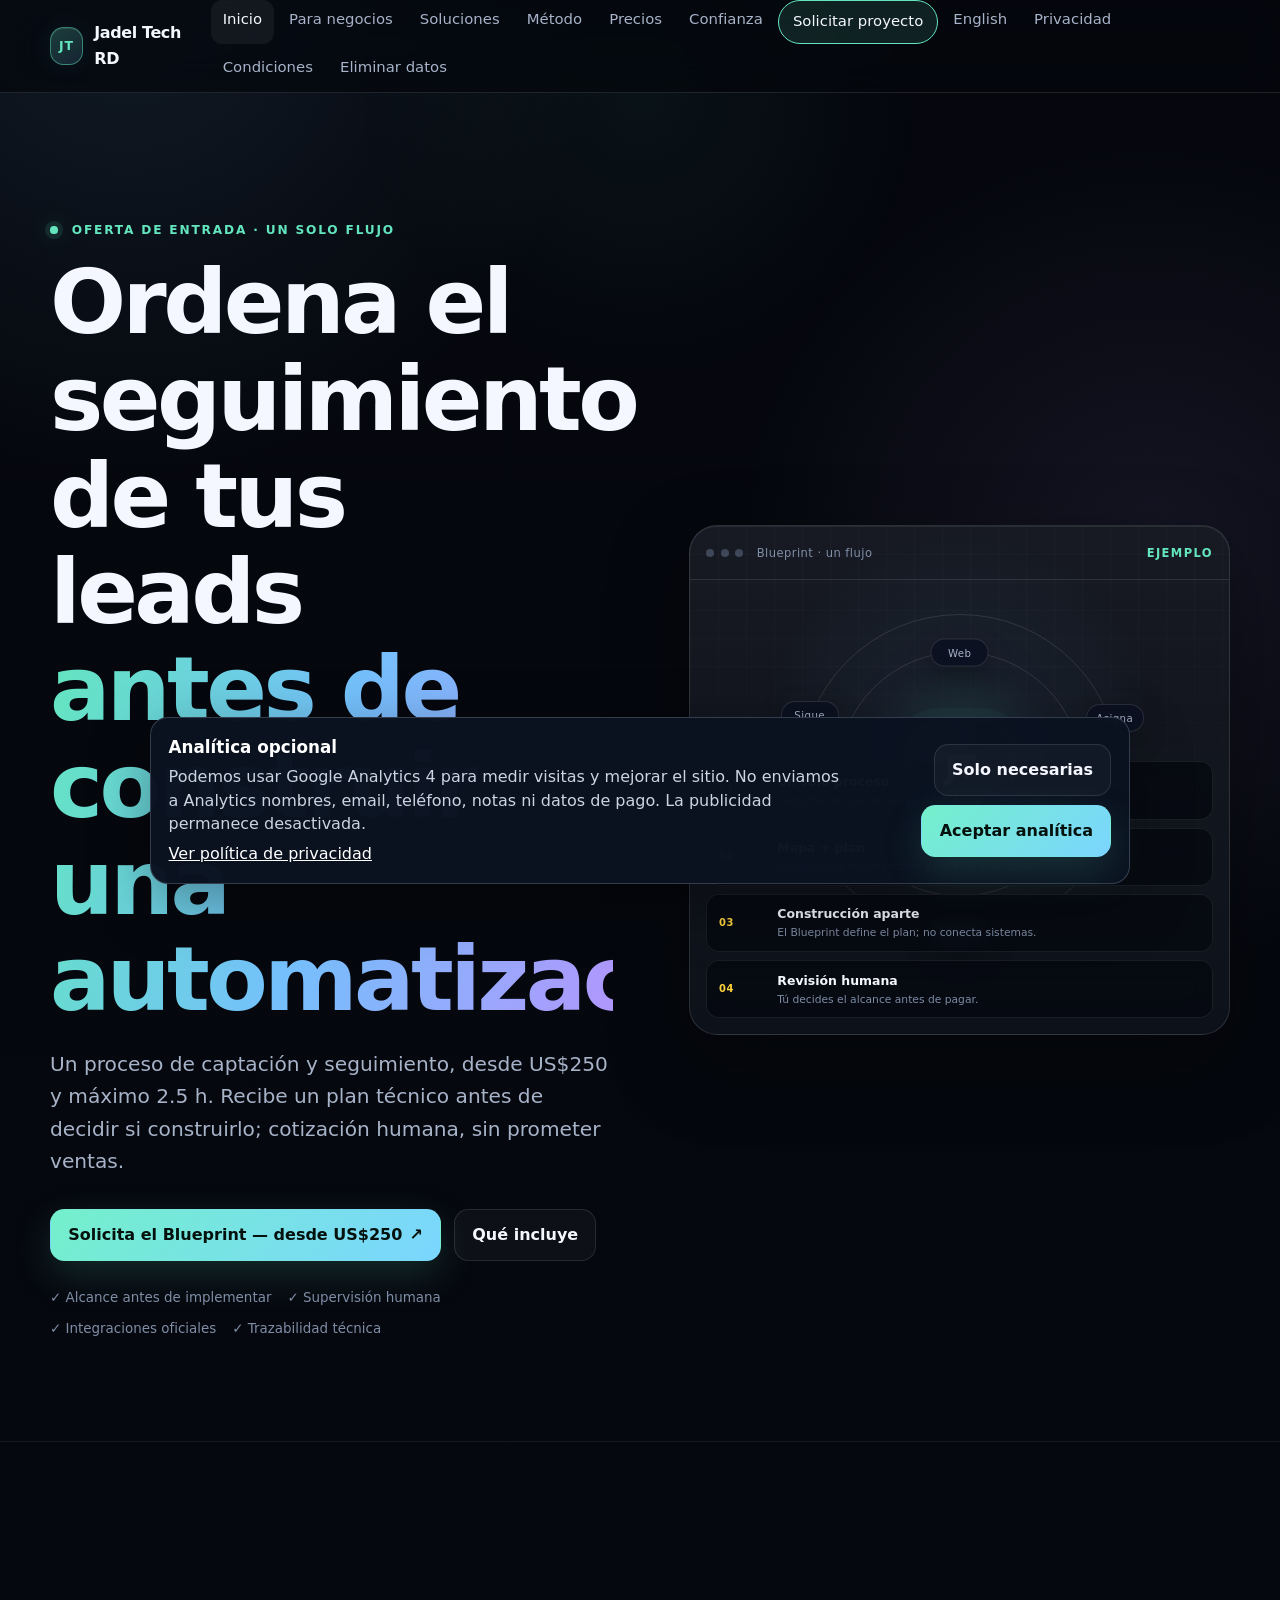
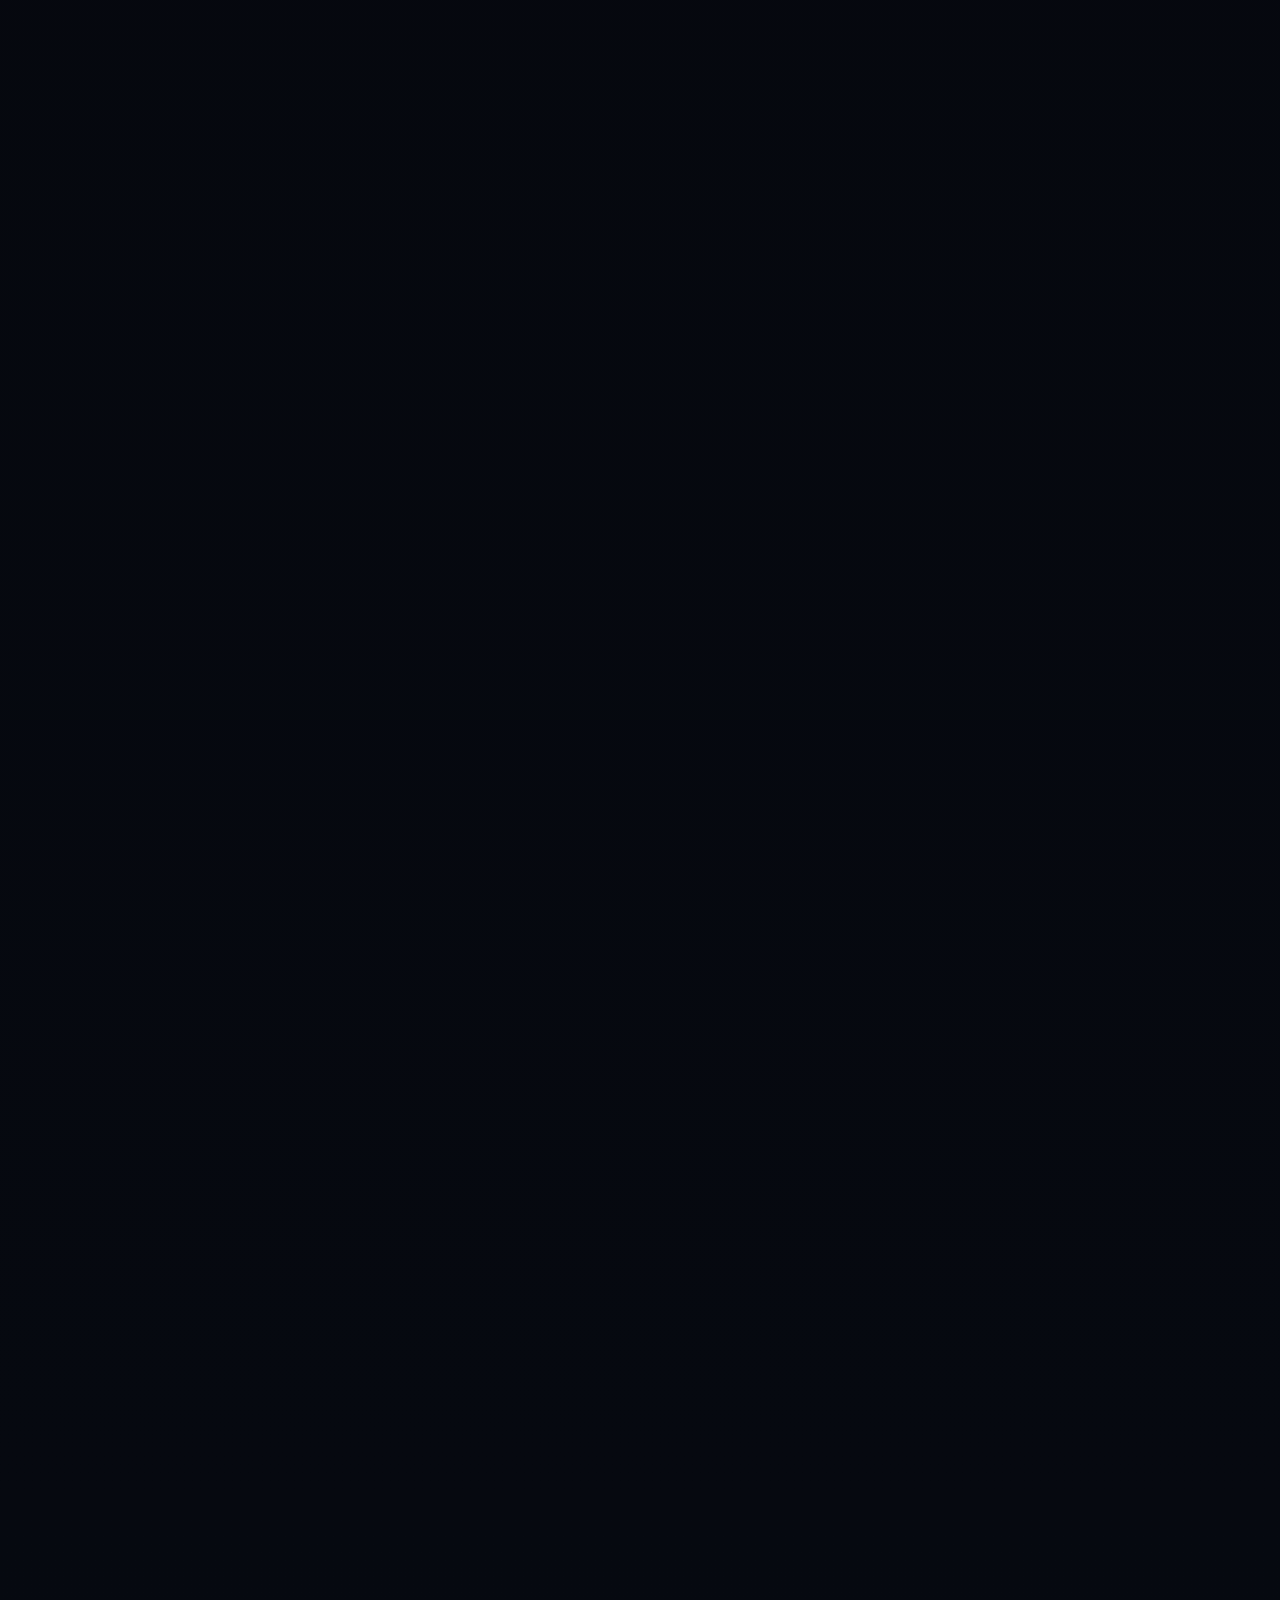
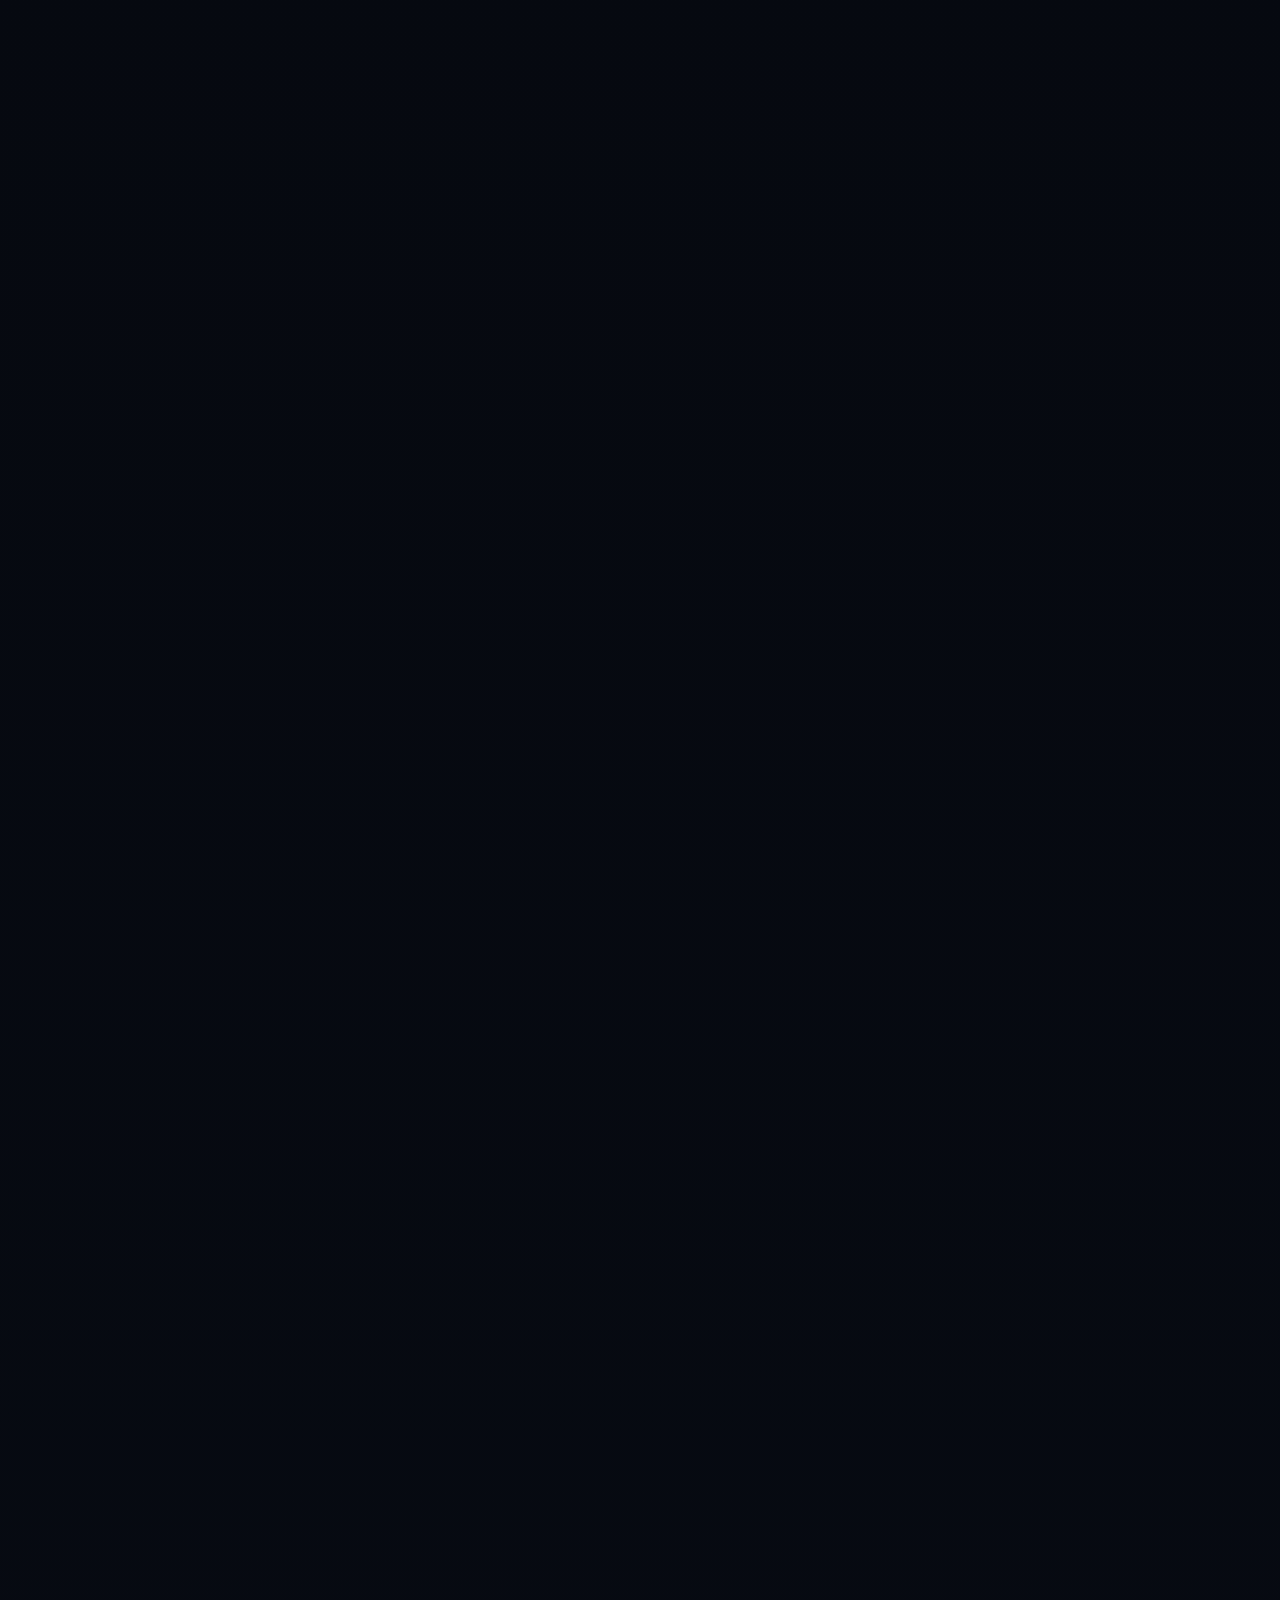
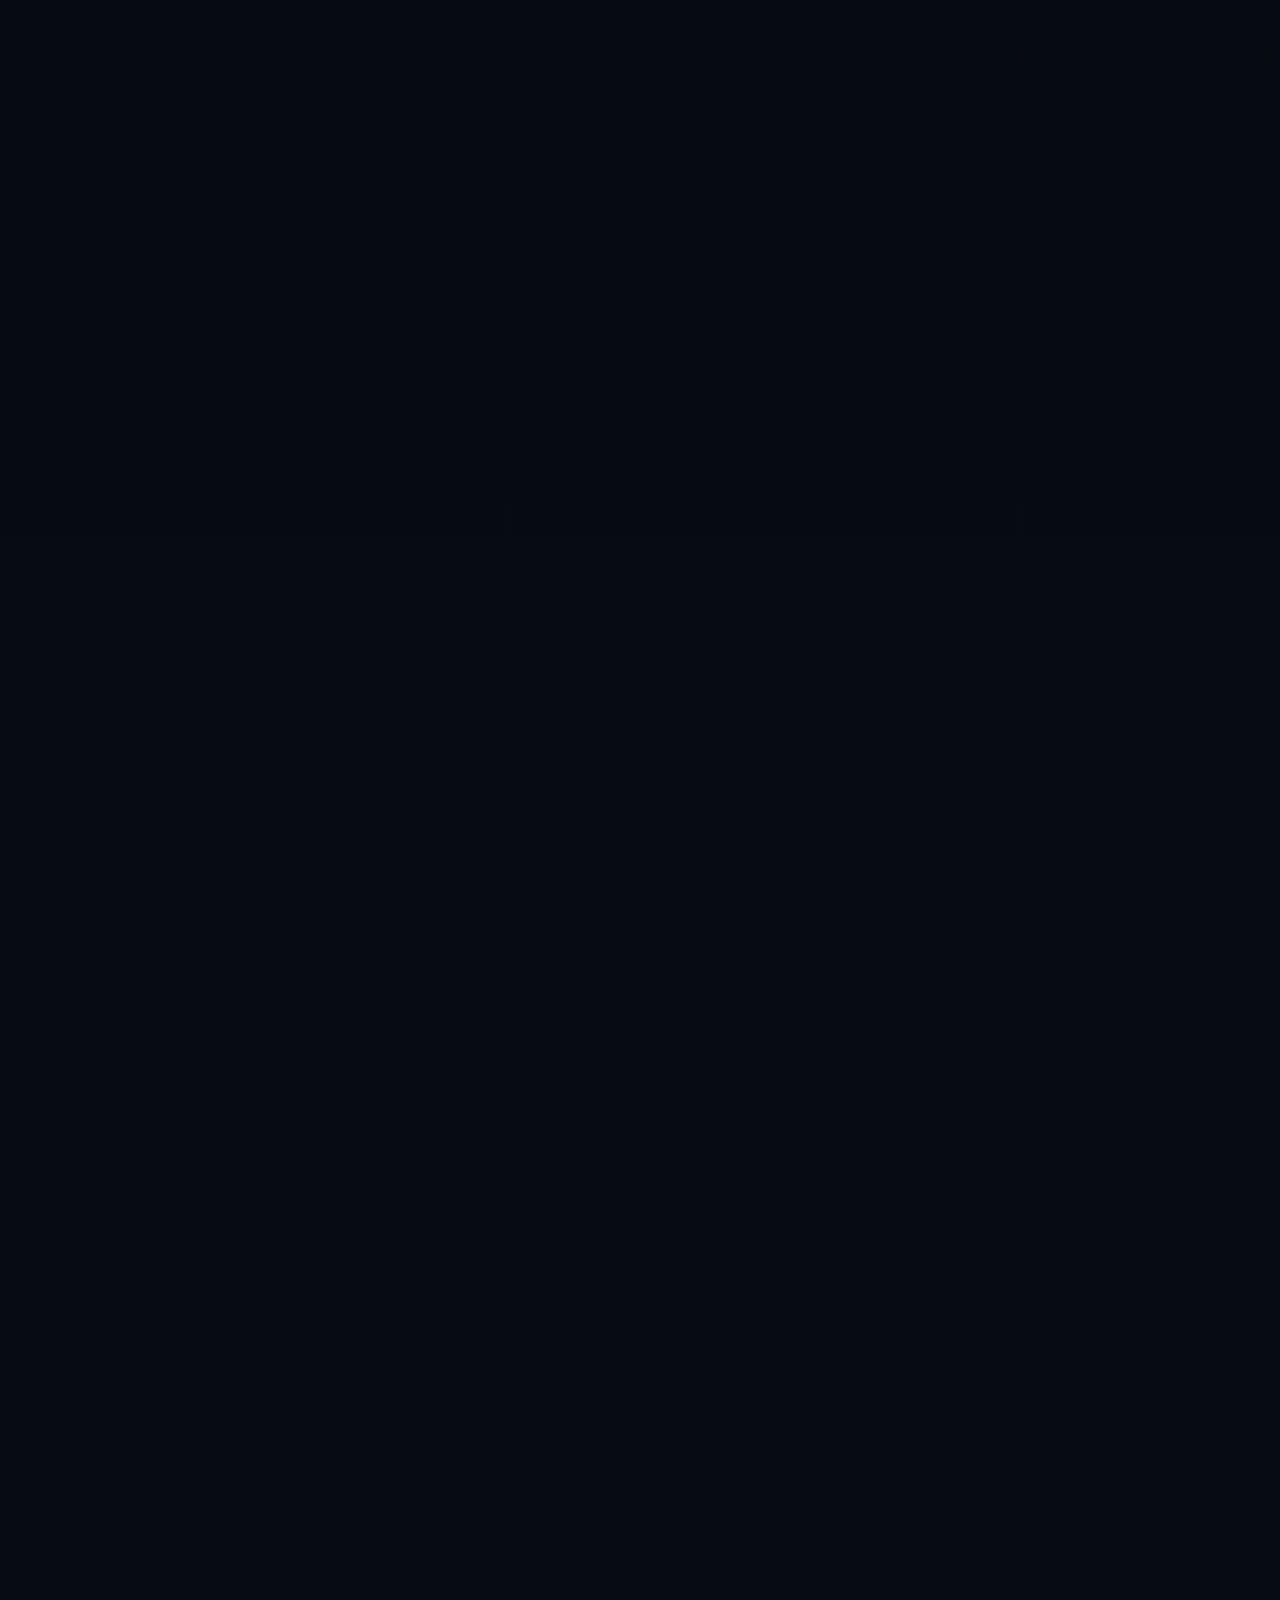
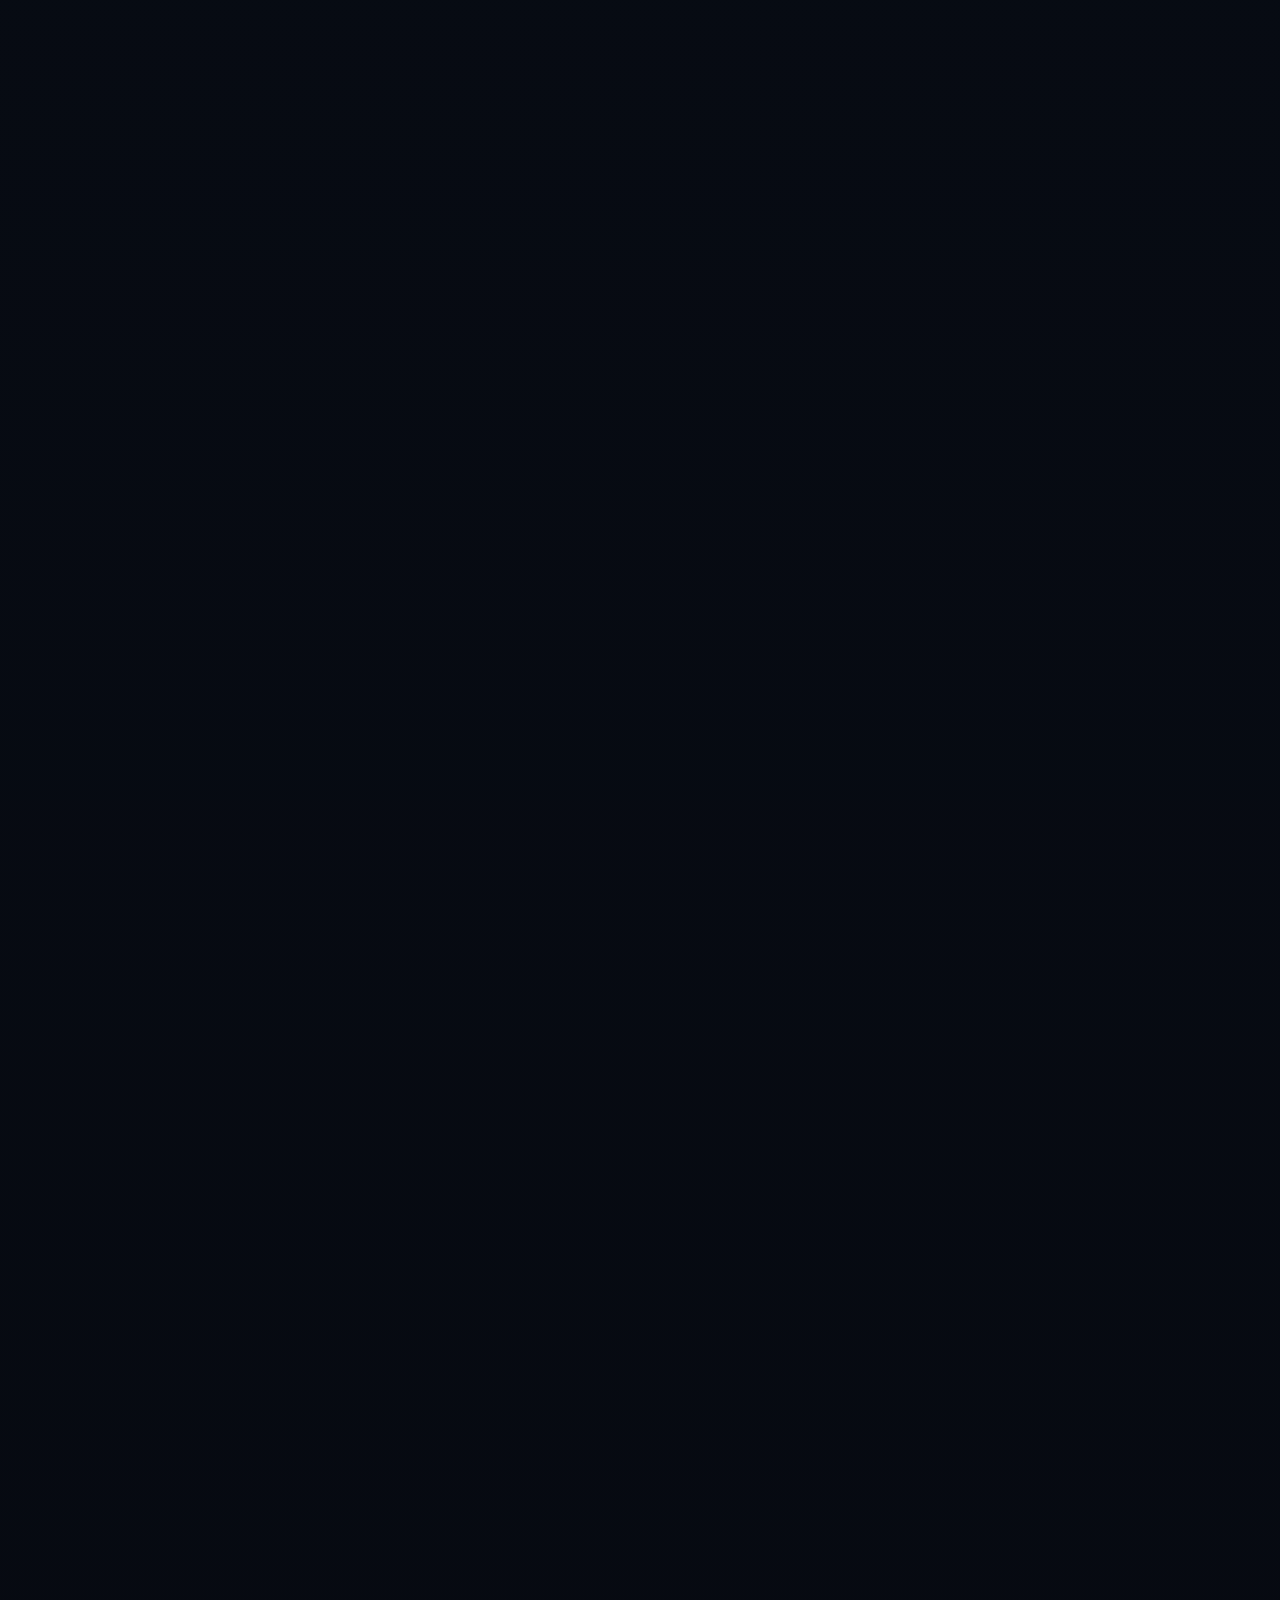
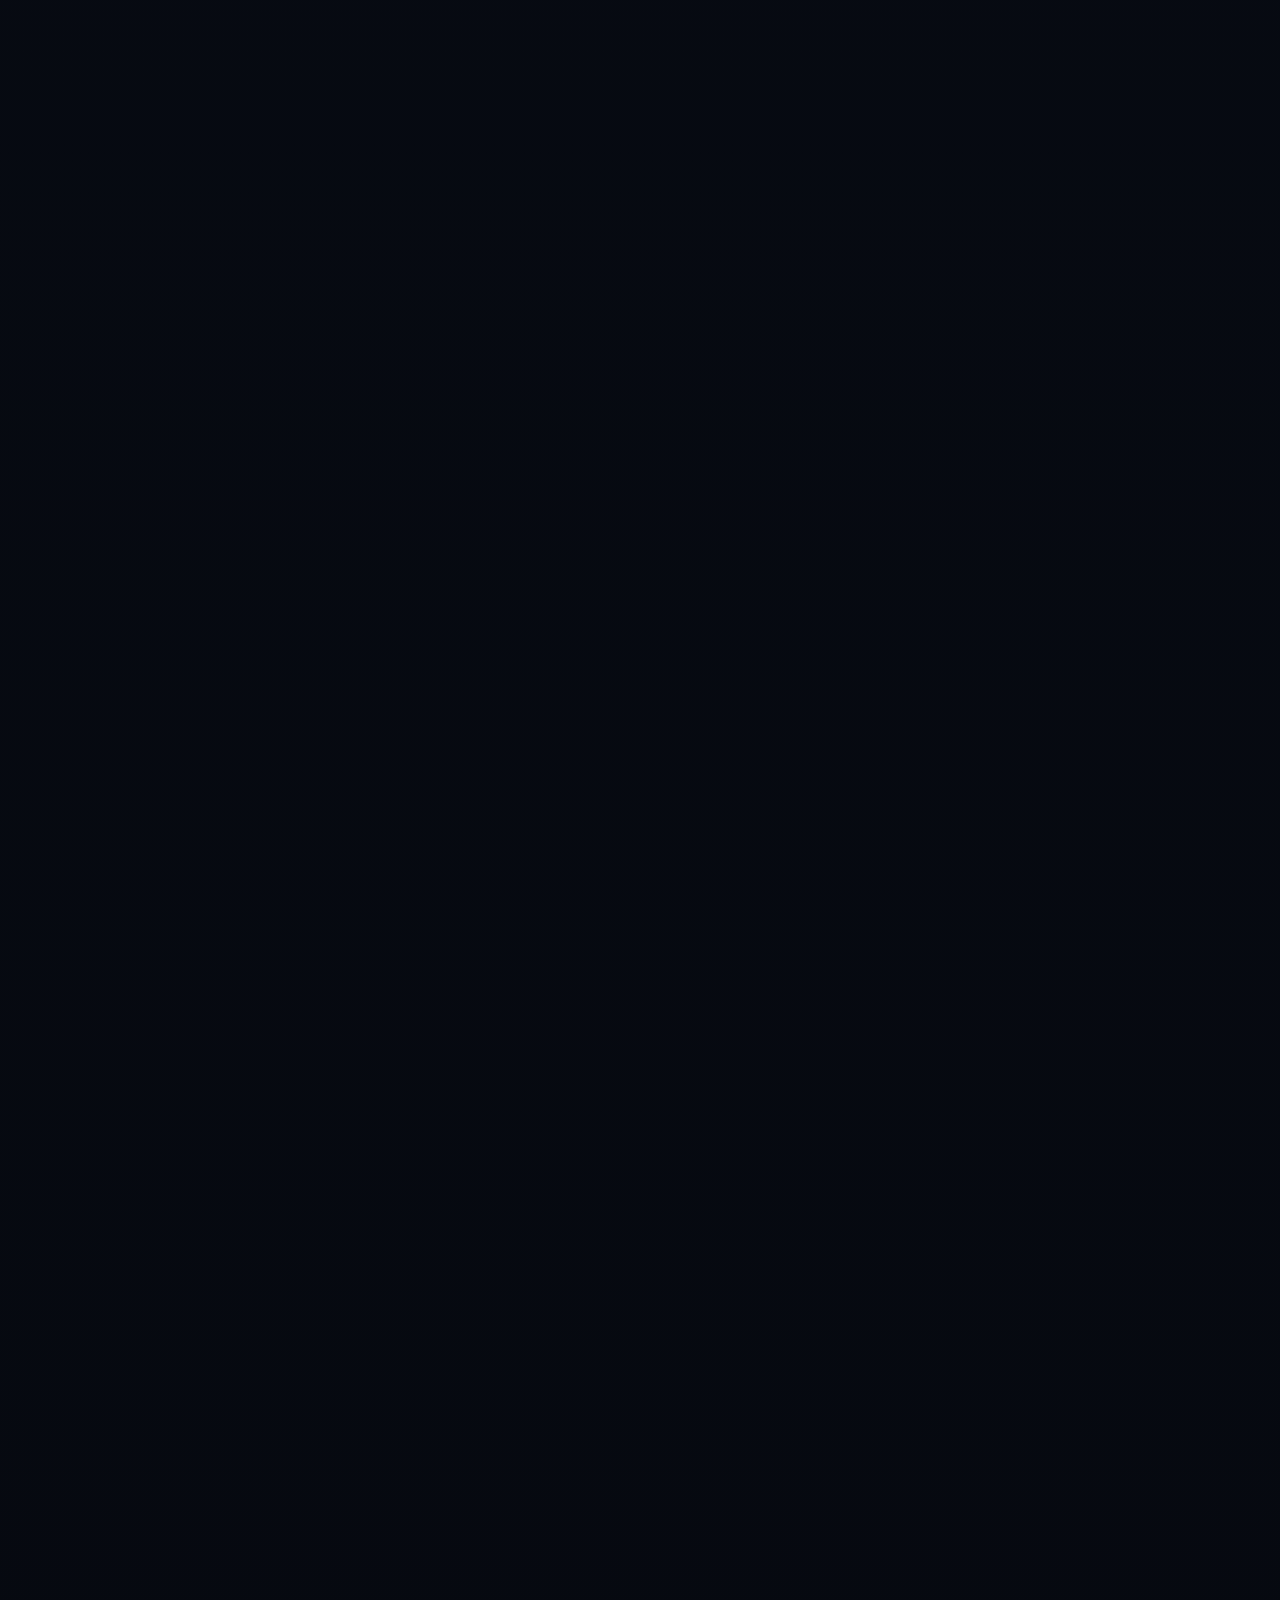
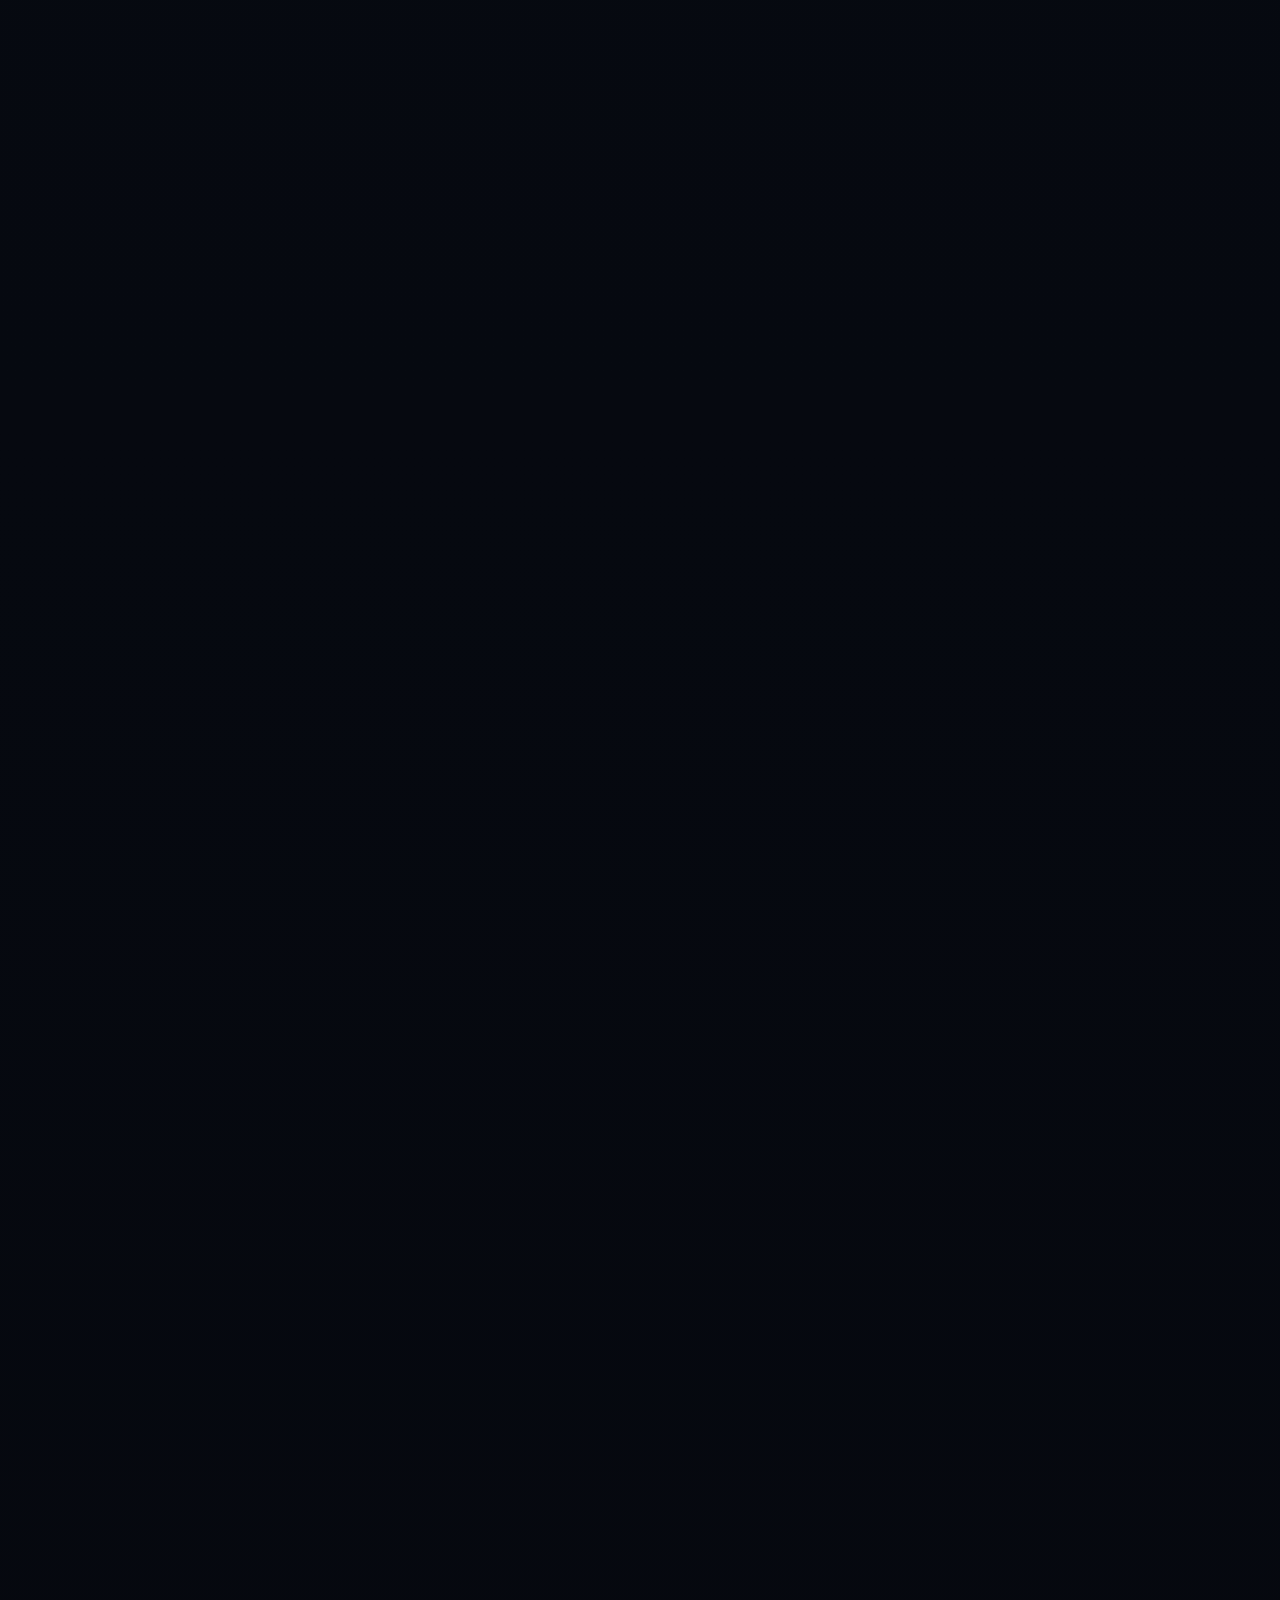
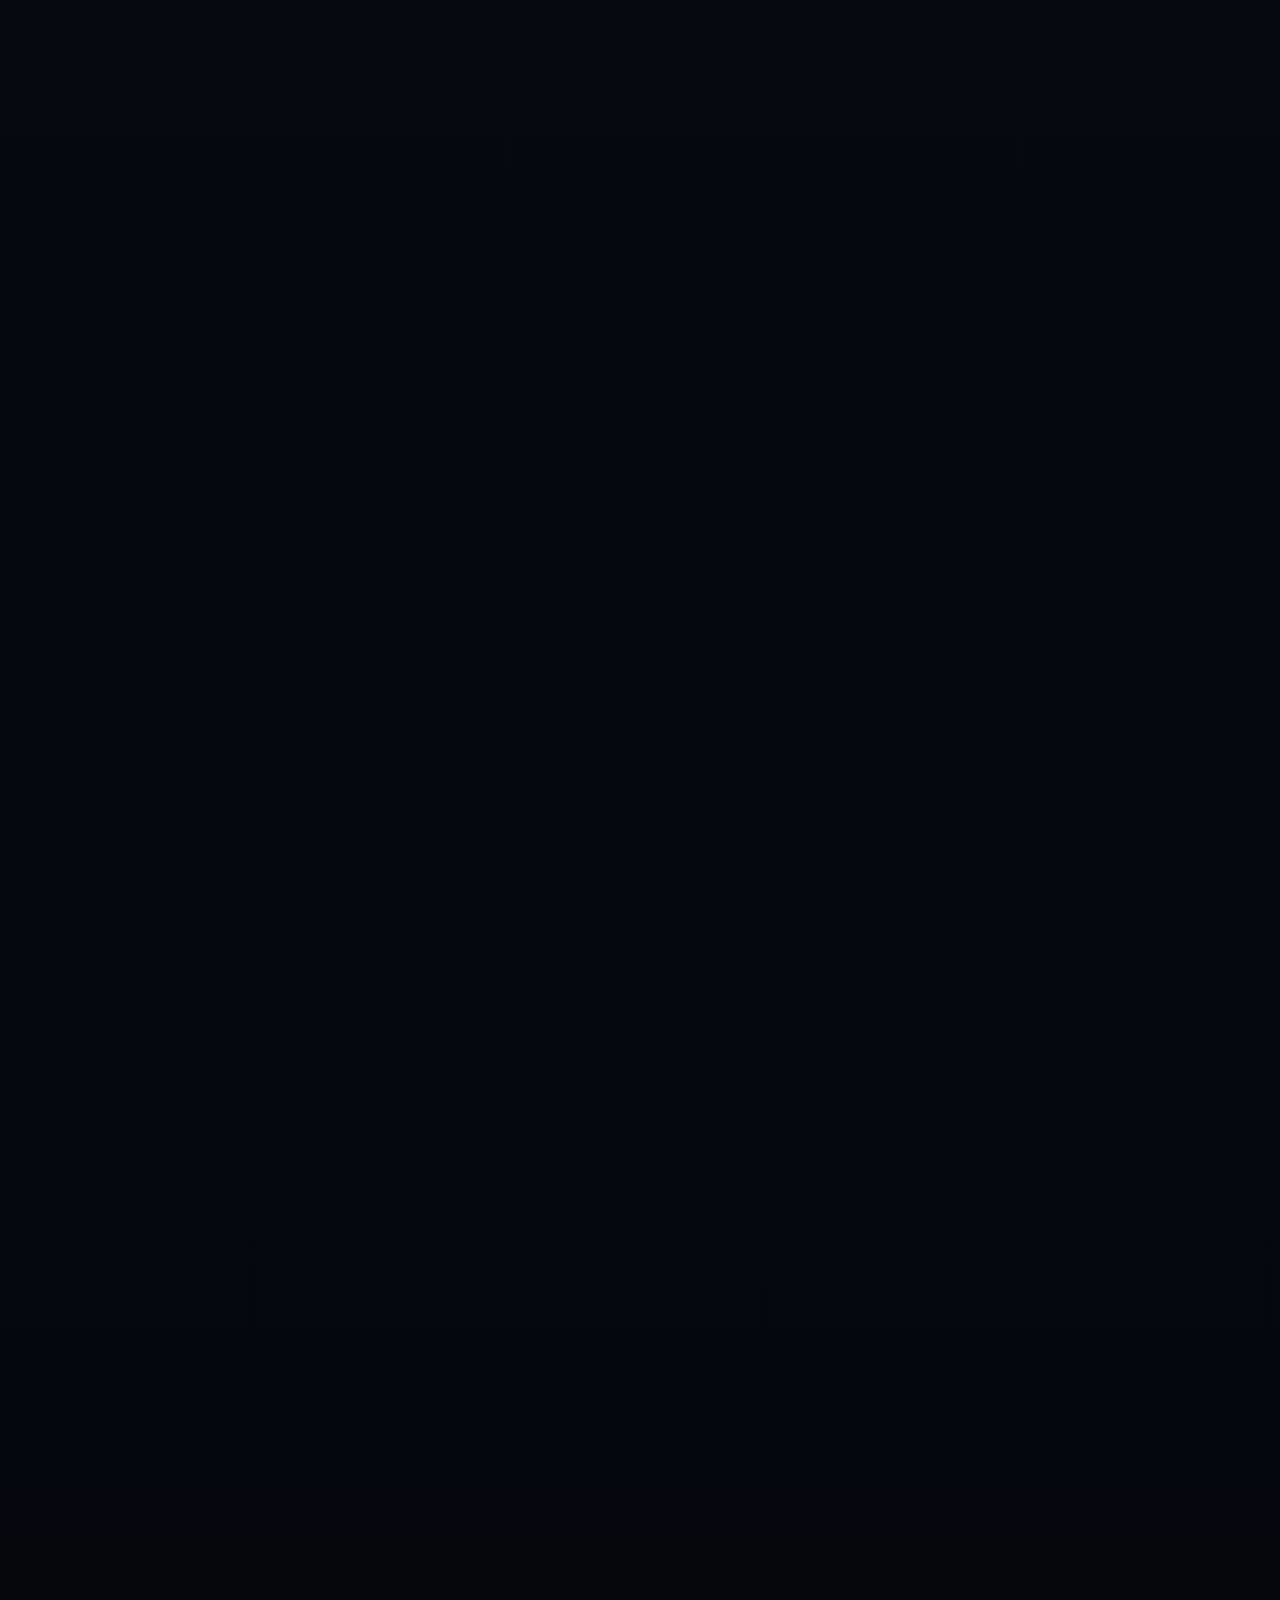
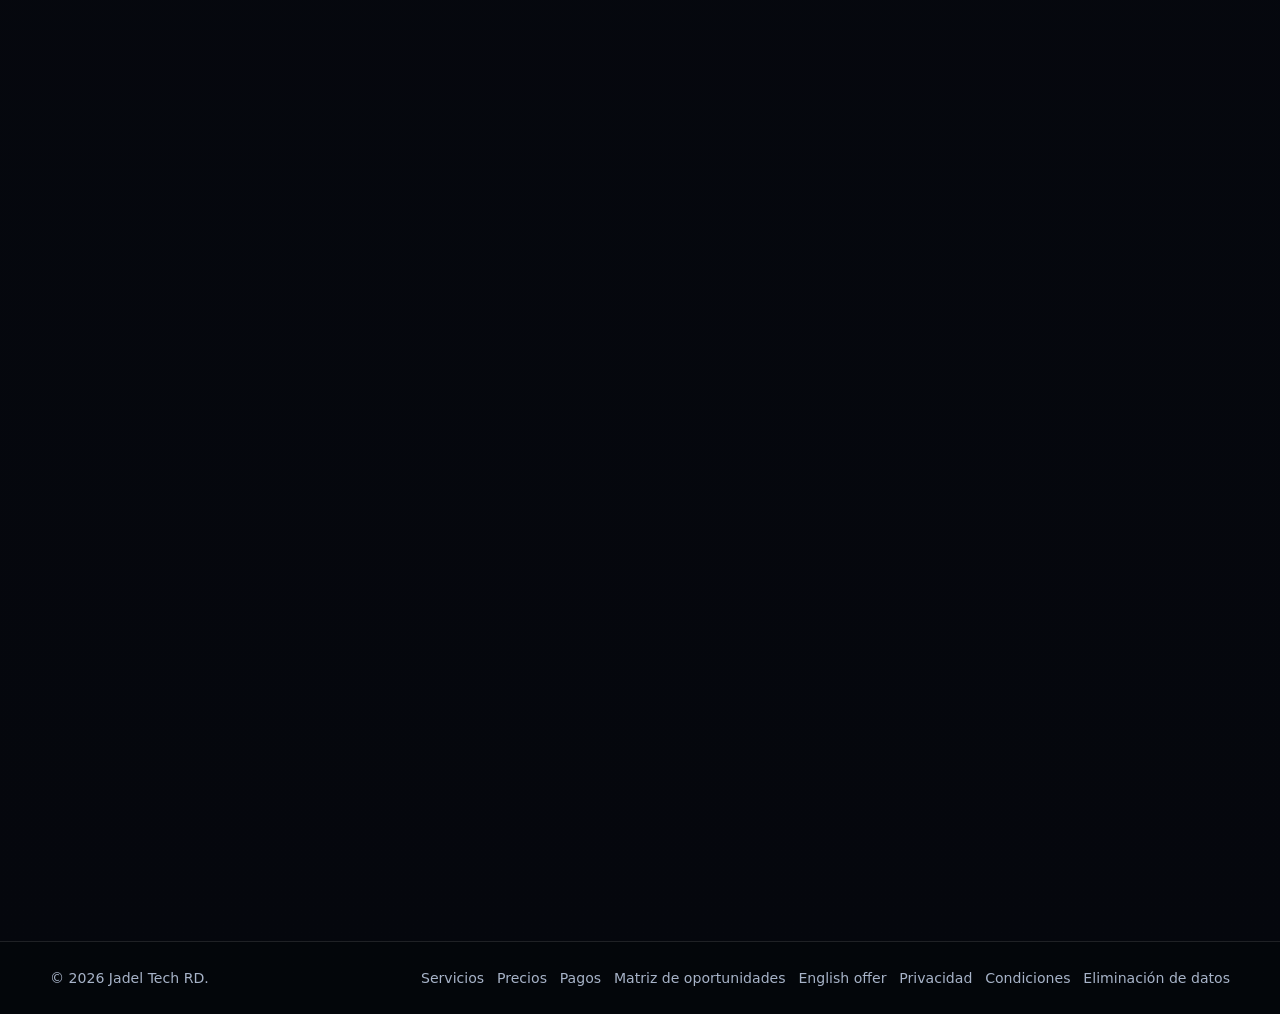
==== commit 7649e0b0: "site: sync canonical public application" ====
--- a/index.html
+++ b/index.html
@@ -3,25 +3,27 @@
 <head>
   <meta charset="utf-8">
   <meta name="viewport" content="width=device-width, initial-scale=1">
+  <meta name="google-adsense-account" content="ca-pub-4830696678723029">
   <meta name="theme-color" content="#0b1220">
   <meta http-equiv="Content-Security-Policy" content="default-src 'none'; script-src 'self' https://*.googletagmanager.com; style-src 'self'; img-src 'self' data: https://*.google-analytics.com https://*.googletagmanager.com; font-src 'self'; connect-src 'self' https://*.googletagmanager.com https://*.google-analytics.com https://*.analytics.google.com https://*.google.com; manifest-src 'self'; media-src 'self'; object-src 'none'; base-uri 'none'; form-action 'self'; upgrade-insecure-requests">
   <meta name="referrer" content="strict-origin-when-cross-origin">
-  <meta name="description" content="Jadel Tech RD diseña e integra agentes de IA, automatización, social intelligence, video premium, datos y sistemas agentic con seguridad y supervisión.">
-  <title>Agentes de IA & Automatización | Jadel Tech RD</title>
+  <meta name="description" content="Plan técnico para automatizar un flujo de captación y seguimiento de clientes potenciales. Incluye mapa, arquitectura y backlog priorizado. Desde US$250.">
+  <title>Blueprint de automatización de leads desde US$250 | Jadel Tech RD</title>
   <link rel="canonical" href="https://jadeltechrd.com/">
+  <link rel="alternate" hreflang="es" href="https://jadeltechrd.com/">
   <meta property="og:type" content="website">
   <meta property="og:site_name" content="Jadel Tech RD">
-  <meta property="og:title" content="Agentes de IA & Automatización | Jadel Tech RD">
-  <meta property="og:description" content="Diseño e integración de agentes de IA, automatización y sistemas agentic con controles reales.">
+  <meta property="og:title" content="Blueprint de automatización de leads desde US$250 | Jadel Tech RD">
+  <meta property="og:description" content="Plan técnico para un flujo de captación y seguimiento de clientes potenciales. Cotización humana antes del pago.">
   <meta property="og:url" content="https://jadeltechrd.com/">
   <meta name="twitter:card" content="summary_large_image">
-  <meta name="twitter:title" content="Agentes de IA & Automatización | Jadel Tech RD">
-  <meta name="twitter:description" content="Agentes, automatización, media intelligence, integraciones y gobernanza para operaciones reales.">
+  <meta name="twitter:title" content="Blueprint de automatización de leads desde US$250 | Jadel Tech RD">
+  <meta name="twitter:description" content="Plan técnico para un flujo de captación y seguimiento de clientes potenciales. Cotización humana antes del pago.">
 
   <link rel="stylesheet" href="/styles.css">
   <link rel="stylesheet" href="/analytics-consent.css">
 </head>
-<body>
+<body data-offer-id="automation_blueprint" data-service-id="architecture">
   <a class="skip-link" href="#main">Saltar al contenido</a>
 
   <header class="site-header">
@@ -33,9 +35,12 @@
       <nav class="nav" aria-label="Navegación principal">
         <a href="/" data-nav="home">Inicio</a>
         <a href="/#servicios">Servicios</a>
+        <a href="/guias.html">Guías gratuitas</a>
+        <a href="/soluciones-negocios.html">Para negocios</a>
         <a href="/#precios">Precios</a>
         <a href="/#pagos">Pagos</a>
         <a href="/?view=privacy" data-nav="privacy">Privacidad</a>
+        <a href="/en/" lang="en">English</a>
         <a href="/?view=terms" data-nav="terms">Condiciones</a>
         <a href="/?view=data-deletion" data-nav="data-deletion">Eliminar datos</a>
       </nav>
@@ -46,16 +51,14 @@
     <section class="commercial-home static-commercial-fallback" data-view="home">
       <section class="hero-v2" id="inicio">
         <div class="hero-copy reveal">
-          <div class="eyebrow"><span class="live-dot"></span> Jadel Tech RD · Agentic Systems Studio</div>
-          <h1>Agentes de IA que <span>convierten procesos en sistemas.</span></h1>
+          <div class="eyebrow"><span class="live-dot"></span> Oferta de entrada · un solo flujo</div>
+          <h1>Ordena el seguimiento de tus leads <span>antes de construir una automatización.</span></h1>
           <p class="lead">
-            Diseñamos e integramos agentes, automatización, video premium, inteligencia social,
-            dashboards, Meta/Facebook, revenue intelligence y sistemas cuantitativos supervisados,
-            con seguridad, trazabilidad y aprobación humana donde importa.
+            Un proceso de captación y seguimiento, desde US$250 y máximo 2.5 h. Recibe un plan técnico antes de decidir si construirlo; cotización humana, sin prometer ventas.
           </p>
           <div class="actions">
-            <a class="button primary" href="#servicios">Explorar servicios <span aria-hidden="true">↘</span></a>
-            <a class="button secondary" href="#precios">Ver precios</a>
+            <a class="button primary" data-revenue-event="offer_cta_click" data-cta-id="homepage_blueprint_entry" href="/solicitar-proyecto.html?services=architecture&amp;offer_id=automation_blueprint&amp;service_id=architecture&amp;utm_content=homepage_blueprint_entry">Solicita el Blueprint — desde US$250 <span aria-hidden="true">↗</span></a>
+            <a class="button secondary" href="#blueprint-alcance">Qué incluye</a>
           </div>
           <div class="hero-trust" aria-label="Principios de operación">
             <span>✓ Human-in-the-loop</span>
@@ -65,22 +68,38 @@
           </div>
         </div>
 
-        <div class="agent-console reveal" aria-label="Jadel Agent Control Plane">
+        <div class="agent-console reveal" aria-label="Ejemplo ilustrativo del alcance del Blueprint, no una automatización activa">
           <div class="console-bar">
             <span class="console-dot"></span><span class="console-dot"></span><span class="console-dot"></span>
-            <span class="console-title">Jadel Agent Control Plane</span>
-            <span class="console-state">SUPERVISADO</span>
+            <span class="console-title">Blueprint · un flujo</span>
+            <span class="console-state">EJEMPLO</span>
           </div>
           <div class="agent-core">
-            <div class="core-orbit orbit-a"><span>Media</span><span>Data</span><span>Sales</span></div>
-            <div class="core-orbit orbit-b"><span>Risk</span><span>Policy</span><span>Ops</span></div>
-            <div class="core-node"><strong>JT</strong><small>ORCHESTRATOR</small></div>
-          </div>
-          <div class="console-events">
-            <div><span class="event-ok">PASS</span><b>Policy gate</b><small>acciones sensibles controladas</small></div>
-            <div><span class="event-wait">PENDIENTE</span><b>Evidence ledger</b><small>validación del ledger de pagos pendiente</small></div>
-            <div><span class="event-wait">HITL</span><b>Human approval</b><small>supervisión cuando corresponde</small></div>
-          </div>
+            <div class="core-orbit orbit-a"><span>Web</span><span>Email</span><span>Chat</span></div>
+            <div class="core-orbit orbit-b"><span>Captura</span><span>Asigna</span><span>Sigue</span></div>
+            <div class="core-node"><strong>JT</strong><small>UN FLUJO</small></div>
+          </div>
+          <div class="console-events" aria-live="polite">
+            <div><span class="event-ok">01</span><b>Un solo proceso</b><small>Seguimiento de consultas, de entrada a respuesta.</small></div>
+            <div><span class="event-ok">02</span><b>Mapa + plan</b><small>Arquitectura recomendada y backlog priorizado.</small></div>
+            <div><span class="event-wait">03</span><b>Construcción aparte</b><small>El Blueprint define el plan; no conecta sistemas.</small></div>
+            <div><span class="event-wait">04</span><b>Revisión humana</b><small>Tú decides el alcance antes de pagar.</small></div>
+          </div>
+        </div>
+      </section>
+
+      <section class="section-block conversion-path-section" id="blueprint-alcance" aria-labelledby="blueprint-alcance-title">
+        <div class="section-heading reveal">
+          <div><div class="eyebrow">Oferta de entrada · un solo flujo</div>
+            <h2 id="blueprint-alcance-title">Evalúa el flujo y define un plan antes de construir.</h2>
+          </div>
+          <p>Para pequeñas empresas y consultoras que reciben consultas por web, WhatsApp o email y necesitan ordenar su seguimiento.</p>
+        </div>
+        <div class="conversion-path-grid reveal">
+          <article class="conversion-path-card"><span>Alcance</span><strong>Hasta 45 min de descubrimiento</strong><p>Revisamos un proceso, sus herramientas y las restricciones que afectan su viabilidad.</p></article>
+          <article class="conversion-path-card"><span>Entregables</span><strong>Mapa, arquitectura y backlog</strong><p>Incluye recomendaciones de integración, seguridad y revisión humana; una ronda de aclaraciones.</p></article>
+          <article class="conversion-path-card"><span>Límite</span><strong>Desde US$250 · máximo 2.5 h</strong><p>Es un diagnóstico y plan. El desarrollo, las integraciones productivas y el ROI se cotizan aparte; no se garantizan resultados.</p></article>
+          <article class="conversion-path-card"><span>Muestra y siguiente paso</span><strong>Revisa el formato antes de solicitar</strong><p><a href="/output/pdf/agentic-blueprint-illustrative-sample.pdf">Ejemplo ilustrativo, no un caso de cliente.</a> La compra real es: solicitud → cotización humana → checkout PayPal vinculado → inicio tras conciliar el pago.</p><p><a class="mini-action" href="/demo-seguimiento-leads.html">Explorar demo interactiva con datos sintéticos</a></p><a class="button primary" data-revenue-event="offer_cta_click" data-cta-id="homepage_blueprint_scope" href="/solicitar-proyecto.html?services=architecture&amp;offer_id=automation_blueprint&amp;service_id=architecture&amp;utm_content=homepage_blueprint_scope">Solicitar evaluación y cotización</a></article>
         </div>
       </section>
 
@@ -91,6 +110,32 @@
         <div><strong>1</strong><span>arquitectura integrada de ingeniería y gobierno</span></div>
       </section>
 
+      
+      <section class="section-block conversion-path-section" aria-labelledby="business-solutions-title">
+        <div class="section-heading reveal">
+          <div><div class="eyebrow">Para emprendedores y pequeñas empresas</div>
+          <h2 id="business-solutions-title">Tu negocio necesita clientes atendidos, no más complejidad.</h2></div>
+          <p>Explora soluciones con alcance definido. Sin ventas garantizadas, integraciones no autorizadas ni cobros inmediatos.</p>
+        </div>
+        <div class="conversion-path-grid reveal">
+          <a class="conversion-path-card" href="/soluciones-negocios.html#soluciones">
+            <span>Web y consultas</span><strong>Presenta tu negocio y organiza solicitudes.</strong>
+            <p>Diseño web a medida, recorrido de contacto y medición consensuada.</p>
+            <small>Evaluación y cotización previas</small>
+          </a>
+          <a class="conversion-path-card" href="/soluciones-negocios.html#soluciones">
+            <span>Automatización</span><strong>Revisa un proceso o flujo que falla.</strong>
+            <p>Problemas acotados de integraciones, webhooks y automatizaciones.</p>
+            <small>Precio según diagnóstico y alcance</small>
+          </a>
+          <a class="conversion-path-card" href="/whatsapp-ia-empresas-rd.html">
+            <span>Atención supervisada</span><strong>Organiza las consultas y su seguimiento.</strong>
+            <p>La API oficial depende de elegibilidad y acceso del cliente.</p>
+            <small>Servicio sujeto a validación</small>
+          </a>
+        </div>
+      </section>
+
       <section class="section-block conversion-path-section" aria-labelledby="conversion-path-title">
         <div class="section-heading reveal">
           <div>
@@ -100,19 +145,19 @@
 
         </div>
         <div class="conversion-path-grid reveal">
-          <a class="conversion-path-card" href="/solicitar-proyecto.html?services=support,analytics&utm_source=use_case_path&utm_medium=homepage&utm_campaign=service_intake">
+          <a class="conversion-path-card" href="/solicitar-proyecto.html?services=support,analytics">
             <span>Operaciones</span>
             <strong>Responder clientes y tickets con trazabilidad.</strong>
             <p>Soporte, clasificación, dashboard y escalación humana.</p>
             <small>Soporte & Tickets + Dashboards</small>
           </a>
-          <a class="conversion-path-card" href="/solicitar-proyecto.html?services=sales,revenue&utm_source=use_case_path&utm_medium=homepage&utm_campaign=service_intake">
+          <a class="conversion-path-card" href="/solicitar-proyecto.html?services=sales,revenue">
             <span>Crecimiento</span>
             <strong>Encontrar oportunidades sin prometer ingresos.</strong>
             <p>Research, scoring, brief comercial y ledger de evidencia.</p>
             <small>Sales + Revenue Intelligence</small>
           </a>
-          <a class="conversion-path-card" href="/solicitar-proyecto.html?services=governance,multiagent&utm_source=use_case_path&utm_medium=homepage&utm_campaign=service_intake">
+          <a class="conversion-path-card" href="/solicitar-proyecto.html?services=governance,multiagent">
             <span>Gobernanza</span>
             <strong>Llevar agentes a producción con controles.</strong>
             <p>Policies, approvals, observabilidad, SLOs y workflows durables.</p>
@@ -126,22 +171,22 @@
           <div>
             <div class="eyebrow">Servicios destacados</div>
             <h2>Una sola firma. Múltiples capacidades de IA aplicadas.</h2>
-            <p>Los 11 servicios permiten solicitar una cotización para pagar con PayPal una vez aceptados el alcance y el precio. No hay cobro inmediato ni suscripción automática; el checkout individual depende de la habilitación y revisión del proveedor.</p>
+            <p>Los 11 servicios permiten solicitar una cotización. El checkout PayPal LIVE se genera para cotizaciones aceptadas en USD de hasta US$14,800. Las mensualidades se cobran solo tras la aprobación expresa de la suscripción en PayPal.</p>
           </div>
 
         </div>
         <div class="services-grid static-service-grid">
-          <article class="service-card reveal"><div class="service-topline"><span class="service-icon">⌘</span><span class="status-badge status-available">Servicio de ingeniería</span></div><h3>Arquitectura Agentic & Automatización</h3><p>Diseño de agentes, workflows, APIs, MCP, guardrails, memoria y handoffs con arquitectura modular y auditable.</p><ul class="service-deliverables"><li>Mapa de procesos</li><li>Arquitectura objetivo</li><li>Backlog priorizado</li><li>Plan de integración</li></ul><div class="service-footer"><div><span class="price-caption">Precio de lanzamiento</span><strong>Desde US$250</strong></div><a class="mini-action service-quote" data-revenue-event="offer_cta_click" data-cta-id="service_quote_architecture" href="/solicitar-proyecto.html?services=architecture&utm_source=service_catalog&utm_medium=homepage&utm_campaign=service_intake">Cotizar · PayPal</a></div></article>
-          <article class="service-card reveal"><div class="service-topline"><span class="service-icon">◎</span><span class="status-badge status-available">Implementable</span></div><h3>Agente de Soporte & Tickets</h3><p>Chatbot y flujo de soporte con clasificación, base de conocimiento, escalación humana, trazabilidad y panel operativo.</p><ul class="service-deliverables"><li>Chat de soporte</li><li>Gestión de tickets</li><li>Escalación humana</li><li>Dashboard</li></ul><div class="service-footer"><div><span class="price-caption">Precio de lanzamiento</span><strong>US$900 + US$149/mes</strong></div><a class="mini-action service-quote" data-revenue-event="offer_cta_click" data-cta-id="service_quote_support" href="/solicitar-proyecto.html?services=support&utm_source=service_catalog&utm_medium=homepage&utm_campaign=service_intake">Cotizar · PayPal</a></div></article>
-          <article class="service-card reveal"><div class="service-topline"><span class="service-icon">↗</span><span class="status-badge status-pilot">Piloto supervisado</span></div><h3>Sales & Lead Intelligence</h3><p>Investigación de cuentas, calificación de oportunidades, preparación de outreach y seguimiento con aprobación antes de acciones externas.</p><ul class="service-deliverables"><li>Lead research</li><li>Scoring</li><li>Brief comercial</li><li>Aprobaciones</li></ul><div class="service-footer"><div><span class="price-caption">Precio de lanzamiento</span><strong>Desde US$1,500 + US$299/mes</strong></div><a class="mini-action service-quote" data-revenue-event="offer_cta_click" data-cta-id="service_quote_sales" href="/solicitar-proyecto.html?services=sales&utm_source=service_catalog&utm_medium=homepage&utm_campaign=service_intake">Cotizar · PayPal</a></div></article>
-          <article class="service-card reveal"><div class="service-topline"><span class="service-icon">◉</span><span class="status-badge status-pilot">Piloto supervisado</span></div><h3>Social Trend Intelligence</h3><p>Detección y ranking de tendencias con normalización de métricas, frescura, fit por plataforma, derechos y revisión de políticas.</p><ul class="service-deliverables"><li>Trend scoring</li><li>Creative brief</li><li>Rights review</li><li>Feedback loop</li></ul><div class="service-footer"><div><span class="price-caption">Precio de lanzamiento</span><strong>US$750 + US$199/mes</strong></div><a class="mini-action service-quote" data-revenue-event="offer_cta_click" data-cta-id="service_quote_social" href="/solicitar-proyecto.html?services=social&utm_source=service_catalog&utm_medium=homepage&utm_campaign=service_intake">Cotizar · PayPal</a></div></article>
-          <article class="service-card reveal"><div class="service-topline"><span class="service-icon">▶</span><span class="status-badge status-pilot">Publicación live bloqueada por gates</span></div><h3>CineForge · Video Premium</h3><p>Pipeline para reels y video social premium: planificación, QC, originalidad, aprobación humana y conectores de publicación multi-plataforma.</p><ul class="service-deliverables"><li>Creative direction</li><li>Video QC</li><li>Caption/thumbnail</li><li>Publisher connectors</li></ul><div class="service-footer"><div><span class="price-caption">Precio de lanzamiento</span><strong>Desde US$180/reel · packs desde US$899/mes</strong></div><a class="mini-action service-quote" data-revenue-event="offer_cta_click" data-cta-id="service_quote_cineforge" href="/solicitar-proyecto.html?services=cineforge&utm_source=service_catalog&utm_medium=homepage&utm_campaign=service_intake">Cotizar · PayPal</a></div></article>
-          <article class="service-card reveal"><div class="service-topline"><span class="service-icon">∞</span><span class="status-badge status-available">Servicio de ingeniería</span></div><h3>Meta/Facebook Integration & App Review</h3><p>Integración segura de Facebook Pages, OAuth, permisos, revisión de app, evidencias y páginas públicas de cumplimiento.</p><ul class="service-deliverables"><li>OAuth</li><li>Pages API</li><li>Review readiness</li><li>Compliance URLs</li></ul><div class="service-footer"><div><span class="price-caption">Precio de lanzamiento</span><strong>Desde US$850</strong></div><a class="mini-action service-quote" data-revenue-event="offer_cta_click" data-cta-id="service_quote_meta" href="/solicitar-proyecto.html?services=meta&utm_source=service_catalog&utm_medium=homepage&utm_campaign=service_intake">Cotizar · PayPal</a></div></article>
-          <article class="service-card reveal"><div class="service-topline"><span class="service-icon">▦</span><span class="status-badge status-available">Implementable</span></div><h3>Dashboards & Decision Intelligence</h3><p>Diseño de KPIs y dashboards ejecutivos u operativos con validación de fuentes, trazabilidad de métricas y alertas para convertir datos de negocio en decisiones accionables.</p><ul class="service-deliverables"><li>Definición de KPIs</li><li>Dashboard ejecutivo y operativo</li><li>Calidad y trazabilidad</li><li>Alertas y exportación</li></ul><div class="service-footer"><div><span class="price-caption">Precio de lanzamiento</span><strong>Desde US$650 + US$99/mes</strong></div><a class="mini-action service-quote" data-revenue-event="offer_cta_click" data-cta-id="service_quote_analytics" href="/solicitar-proyecto.html?services=analytics&utm_source=service_catalog&utm_medium=homepage&utm_campaign=service_intake">Cotizar · PayPal</a></div></article>
-          <article class="service-card reveal"><div class="service-topline"><span class="service-icon">$</span><span class="status-badge status-pilot">Piloto · sin promesas de ingresos</span></div><h3>Revenue Opportunity Intelligence</h3><p>Descubrimiento, evaluación y reconciliación de oportunidades legítimas con evidencia, costes atribuidos y autoridad financiera cerrada por defecto.</p><ul class="service-deliverables"><li>Opportunity scoring</li><li>Cost model</li><li>Evidence ledger</li><li>Approval gates</li></ul><div class="service-footer"><div><span class="price-caption">Precio de lanzamiento</span><strong>Desde US$1,800 + US$349/mes</strong></div><a class="mini-action service-quote" data-revenue-event="offer_cta_click" data-cta-id="service_quote_revenue" href="/solicitar-proyecto.html?services=revenue&utm_source=service_catalog&utm_medium=homepage&utm_campaign=service_intake">Cotizar · PayPal</a></div></article>
-          <article class="service-card reveal"><div class="service-topline"><span class="service-icon">∑</span><span class="status-badge status-research">Research-only · no live capital</span></div><h3>Quant Research & Trading Risk Systems</h3><p>Investigación cuantitativa, contratos de datos, backtesting, walk-forward, risk engine y arquitectura de ejecución supervisada.</p><ul class="service-deliverables"><li>Research pipeline</li><li>Backtest design</li><li>Risk controls</li><li>Production gates</li></ul><div class="service-footer"><div><span class="price-caption">Precio de lanzamiento</span><strong>Proyectos desde US$2,000</strong></div><a class="mini-action service-quote" data-revenue-event="offer_cta_click" data-cta-id="service_quote_quant" href="/solicitar-proyecto.html?services=quant&utm_source=service_catalog&utm_medium=homepage&utm_campaign=service_intake">Cotizar · PayPal</a></div></article>
-          <article class="service-card reveal"><div class="service-topline"><span class="service-icon">◇</span><span class="status-badge status-available">Servicio de ingeniería</span></div><h3>AI Governance & Production Readiness</h3><p>Políticas fail-closed, secretos, supply chain, observabilidad, evaluaciones adversariales, SLOs y evidencia de readiness.</p><ul class="service-deliverables"><li>Threat model</li><li>Policy gates</li><li>CI/CD controls</li><li>Readiness report</li></ul><div class="service-footer"><div><span class="price-caption">Precio de lanzamiento</span><strong>Desde US$2,500 + US$299/mes</strong></div><a class="mini-action service-quote" data-revenue-event="offer_cta_click" data-cta-id="service_quote_governance" href="/solicitar-proyecto.html?services=governance&utm_source=service_catalog&utm_medium=homepage&utm_campaign=service_intake">Cotizar · PayPal</a></div></article>
-          <article class="service-card reveal"><div class="service-topline"><span class="service-icon">✦</span><span class="status-badge status-pilot">Proyecto a medida</span></div><h3>Multi-Agent Orchestration</h3><p>Sistemas coordinados con agentes especializados, routing, colas, APIs, memoria, approvals, retries, idempotencia y observabilidad.</p><ul class="service-deliverables"><li>Agent registry</li><li>Routing</li><li>Durable workflows</li><li>Observability</li></ul><div class="service-footer"><div><span class="price-caption">Precio de lanzamiento</span><strong>Desde US$4,500 + US$790/mes</strong></div><a class="mini-action service-quote" data-revenue-event="offer_cta_click" data-cta-id="service_quote_multiagent" href="/solicitar-proyecto.html?services=multiagent&utm_source=service_catalog&utm_medium=homepage&utm_campaign=service_intake">Cotizar · PayPal</a></div></article>
+          <article class="service-card reveal"><div class="service-topline"><span class="service-icon">⌘</span><span class="status-badge status-available">Oferta de entrada</span></div><h3>AI Automation Blueprint</h3><p>Diseña un plan para automatizar un flujo repetitivo de captación y seguimiento de leads; prioriza impacto, coste, viabilidad y controles antes de construir.</p><ul class="service-deliverables"><li>Una reunión de hasta 45 min</li><li>Mapa breve del flujo</li><li>Arquitectura recomendada</li><li>Backlog priorizado · máximo 2.5 h</li></ul><div class="service-footer"><div><span class="price-caption">Desde</span><strong>US$250</strong></div><a class="mini-action service-quote" data-revenue-event="offer_cta_click" data-cta-id="service_quote_architecture" href="/solicitar-proyecto.html?services=architecture&amp;offer_id=automation_blueprint&amp;service_id=architecture&amp;utm_content=service_quote_architecture">Solicitar cotización</a></div></article>
+          <article class="service-card reveal"><div class="service-topline"><span class="service-icon">◎</span><span class="status-badge status-available">Implementable</span></div><h3>Agente de Soporte & Tickets</h3><p>Chatbot y flujo de soporte con clasificación, base de conocimiento, escalación humana, trazabilidad y panel operativo.</p><ul class="service-deliverables"><li>Chat de soporte</li><li>Gestión de tickets</li><li>Escalación humana</li><li>Dashboard</li></ul><div class="service-footer"><div><span class="price-caption">Precio de lanzamiento</span><strong>US$900 + US$149/mes</strong></div><a class="mini-action service-quote" data-revenue-event="offer_cta_click" data-cta-id="service_quote_support" href="/solicitar-proyecto.html?services=support">Solicitar cotización</a></div></article>
+          <article class="service-card reveal"><div class="service-topline"><span class="service-icon">↗</span><span class="status-badge status-pilot">Piloto supervisado</span></div><h3>Sales & Lead Intelligence</h3><p>Investigación de cuentas, calificación de oportunidades, preparación de outreach y seguimiento con aprobación antes de acciones externas.</p><ul class="service-deliverables"><li>Lead research</li><li>Scoring</li><li>Brief comercial</li><li>Aprobaciones</li></ul><div class="service-footer"><div><span class="price-caption">Precio de lanzamiento</span><strong>Desde US$1,500 + US$299/mes</strong></div><a class="mini-action service-quote" data-revenue-event="offer_cta_click" data-cta-id="service_quote_sales" href="/solicitar-proyecto.html?services=sales">Solicitar cotización</a></div></article>
+          <article class="service-card reveal"><div class="service-topline"><span class="service-icon">◉</span><span class="status-badge status-pilot">Piloto supervisado</span></div><h3>Social Trend Intelligence</h3><p>Detección y ranking de tendencias con normalización de métricas, frescura, fit por plataforma, derechos y revisión de políticas.</p><ul class="service-deliverables"><li>Trend scoring</li><li>Creative brief</li><li>Rights review</li><li>Feedback loop</li></ul><div class="service-footer"><div><span class="price-caption">Precio de lanzamiento</span><strong>US$750 + US$199/mes</strong></div><a class="mini-action service-quote" data-revenue-event="offer_cta_click" data-cta-id="service_quote_social" href="/solicitar-proyecto.html?services=social">Solicitar cotización</a></div></article>
+          <article class="service-card reveal"><div class="service-topline"><span class="service-icon">▶</span><span class="status-badge status-pilot">Publicación live bloqueada por gates</span></div><h3>CineForge · Video Premium</h3><p>Pipeline para reels y video social premium: planificación, QC, originalidad, aprobación humana y conectores de publicación multi-plataforma.</p><ul class="service-deliverables"><li>Creative direction</li><li>Video QC</li><li>Caption/thumbnail</li><li>Publisher connectors</li></ul><div class="service-footer"><div><span class="price-caption">Precio de lanzamiento</span><strong>Desde US$180/reel · packs desde US$899/mes</strong></div><a class="mini-action service-quote" data-revenue-event="offer_cta_click" data-cta-id="service_quote_cineforge" href="/solicitar-proyecto.html?services=cineforge">Solicitar cotización</a></div></article>
+          <article class="service-card reveal"><div class="service-topline"><span class="service-icon">∞</span><span class="status-badge status-available">Servicio de ingeniería</span></div><h3>Meta/Facebook Integration & App Review</h3><p>Integración segura de Facebook Pages, OAuth, permisos, revisión de app, evidencias y páginas públicas de cumplimiento.</p><ul class="service-deliverables"><li>OAuth</li><li>Pages API</li><li>Review readiness</li><li>Compliance URLs</li></ul><div class="service-footer"><div><span class="price-caption">Precio de lanzamiento</span><strong>Desde US$850</strong></div><a class="mini-action service-quote" data-revenue-event="offer_cta_click" data-cta-id="service_quote_meta" href="/solicitar-proyecto.html?services=meta">Solicitar cotización</a></div></article>
+          <article class="service-card reveal"><div class="service-topline"><span class="service-icon">▦</span><span class="status-badge status-available">Implementable</span></div><h3>Dashboards & Decision Intelligence</h3><p>Diseño de KPIs y dashboards ejecutivos u operativos con validación de fuentes, trazabilidad de métricas y alertas para convertir datos de negocio en decisiones accionables.</p><ul class="service-deliverables"><li>Definición de KPIs</li><li>Dashboard ejecutivo y operativo</li><li>Calidad y trazabilidad</li><li>Alertas y exportación</li></ul><div class="service-footer"><div><span class="price-caption">Precio de lanzamiento</span><strong>Desde US$650 + US$99/mes</strong></div><a class="mini-action service-quote" data-revenue-event="offer_cta_click" data-cta-id="service_quote_analytics" href="/solicitar-proyecto.html?services=analytics">Solicitar cotización</a></div></article>
+          <article class="service-card reveal"><div class="service-topline"><span class="service-icon">$</span><span class="status-badge status-pilot">Piloto · sin promesas de ingresos</span></div><h3>Revenue Opportunity Intelligence</h3><p>Descubrimiento, evaluación y reconciliación de oportunidades legítimas con evidencia, costes atribuidos y autoridad financiera cerrada por defecto.</p><ul class="service-deliverables"><li>Opportunity scoring</li><li>Cost model</li><li>Evidence ledger</li><li>Approval gates</li></ul><div class="service-footer"><div><span class="price-caption">Precio de lanzamiento</span><strong>Desde US$1,800 + US$349/mes</strong></div><a class="mini-action service-quote" data-revenue-event="offer_cta_click" data-cta-id="service_quote_revenue" href="/solicitar-proyecto.html?services=revenue">Solicitar cotización</a></div></article>
+          <article class="service-card reveal"><div class="service-topline"><span class="service-icon">∑</span><span class="status-badge status-research">Research-only · no live capital</span></div><h3>Quant Research & Trading Risk Systems</h3><p>Investigación cuantitativa, contratos de datos, backtesting, walk-forward, risk engine y arquitectura de ejecución supervisada.</p><ul class="service-deliverables"><li>Research pipeline</li><li>Backtest design</li><li>Risk controls</li><li>Production gates</li></ul><div class="service-footer"><div><span class="price-caption">Precio de lanzamiento</span><strong>Proyectos desde US$2,000</strong></div><a class="mini-action service-quote" data-revenue-event="offer_cta_click" data-cta-id="service_quote_quant" href="/solicitar-proyecto.html?services=quant">Solicitar cotización</a></div></article>
+          <article class="service-card reveal"><div class="service-topline"><span class="service-icon">◇</span><span class="status-badge status-available">Servicio de ingeniería</span></div><h3>AI Governance & Production Readiness</h3><p>Políticas fail-closed, secretos, supply chain, observabilidad, evaluaciones adversariales, SLOs y evidencia de readiness.</p><ul class="service-deliverables"><li>Threat model</li><li>Policy gates</li><li>CI/CD controls</li><li>Readiness report</li></ul><div class="service-footer"><div><span class="price-caption">Precio de lanzamiento</span><strong>Desde US$2,500 + US$299/mes</strong></div><a class="mini-action service-quote" data-revenue-event="offer_cta_click" data-cta-id="service_quote_governance" href="/solicitar-proyecto.html?services=governance">Solicitar cotización</a></div></article>
+          <article class="service-card reveal"><div class="service-topline"><span class="service-icon">✦</span><span class="status-badge status-pilot">Proyecto a medida</span></div><h3>Multi-Agent Orchestration</h3><p>Sistemas coordinados con agentes especializados, routing, colas, APIs, memoria, approvals, retries, idempotencia y observabilidad.</p><ul class="service-deliverables"><li>Agent registry</li><li>Routing</li><li>Durable workflows</li><li>Observability</li></ul><div class="service-footer"><div><span class="price-caption">Precio de lanzamiento</span><strong>Desde US$4,500 + US$790/mes</strong></div><a class="mini-action service-quote" data-revenue-event="offer_cta_click" data-cta-id="service_quote_multiagent" href="/solicitar-proyecto.html?services=multiagent">Solicitar cotización</a></div></article>
         </div>
       </section>
 
@@ -151,7 +196,7 @@
           <p>Los precios son referencias de lanzamiento. Integraciones, volumen, proveedores externos, seguridad y cumplimiento pueden modificar el alcance final.</p>
         </div>
         <div class="pricing-grid">
-          <article class="pricing-card reveal"><span class="plan-label">Discover</span><h3>Agentic Blueprint</h3><div class="plan-price"><strong>US$250</strong><span>desde</span></div><p>Diagnóstico, arquitectura y roadmap.</p><ul><li>Mapa de procesos</li><li>Arquitectura objetivo</li><li>Backlog priorizado</li><li>Plan de integración</li></ul><a class="button primary full" href="/solicitar-proyecto.html?services=architecture&amp;offer_id=automation_blueprint&amp;utm_source=pricing&amp;utm_medium=homepage&amp;utm_campaign=blueprint_entry">Solicitar alcance</a><a class="mini-action" href="/ai-automation-blueprint.html">Ver detalles ES / EN</a></article>
+          <article class="pricing-card reveal"><span class="plan-label">Discover</span><h3>Agentic Blueprint</h3><div class="plan-price"><strong>US$250</strong><span>desde</span></div><p>Un proceso priorizado por impacto, coste, viabilidad y controles; sin prometer ROI.</p><ul><li>Mapa breve del flujo</li><li>Arquitectura recomendada</li><li>Backlog priorizado</li><li>Hasta 2.5 horas de trabajo</li></ul><a class="button primary full" data-revenue-event="offer_cta_click" data-cta-id="homepage_blueprint_pricing" href="/solicitar-proyecto.html?services=architecture&amp;offer_id=automation_blueprint&amp;service_id=architecture&amp;utm_content=homepage_blueprint_pricing">Solicitar alcance</a><a class="mini-action" href="/ai-automation-blueprint.html">Ver detalles ES / EN</a></article>
           <article class="pricing-card featured reveal"><div class="popular-pill">Más adaptable</div><span class="plan-label">Build</span><h3>Business Agent</h3><div class="plan-price"><strong>US$1.5k</strong><span>setup desde</span></div><p>Un agente integrado a un flujo real con supervisión.</p></article>
           <article class="pricing-card reveal"><span class="plan-label">Scale</span><h3>Agentic System</h3><div class="plan-price"><strong>US$4.5k</strong><span>setup desde</span></div><p>Orquestación multi-agente y workflows durables.</p></article>
           <article class="pricing-card reveal"><span class="plan-label">Enterprise</span><h3>Managed Agent Platform</h3><div class="plan-price"><strong>Custom</strong><span>desde US$10k</span></div><p>Arquitectura, seguridad, integraciones y operación gestionada.</p></article>
@@ -164,7 +209,7 @@
             <div class="eyebrow">Pagos</div>
             <h2>Pago PayPal vinculado a una cotización aprobada.</h2>
             <p>
-              Primero envía tu solicitud. Confirmamos alcance, moneda y entregables; después generamos un checkout PayPal vinculado a tu cotización. El pago solo pasa a PAID después de validar la confirmación del proveedor y su conciliación.
+              Primero envía tu solicitud. Confirmamos alcance, moneda y entregables; después generamos un checkout PayPal vinculado a tu cotización aprobada. El flujo LIVE admite importes iniciales en USD de hasta US$14,800. Las mensualidades requieren una autorización separada del comprador. Solo se marca PAID después de validar la firma del evento y conciliar la captura con la orden, la cotización, el importe y la divisa.
             </p>
           </div>
           <div class="payment-actions">
@@ -177,7 +222,7 @@
           <div><span>AUTO</span><strong>Selección y brief</strong><small>el configurador prepara alcance y servicios.</small></div>
           <div><span>HITL</span><strong>Cotización aprobada</strong><small>alcance, importe y entregables se aceptan antes del checkout.</small></div>
           <div><span>PAY</span><strong>Checkout PayPal</strong><small>cada orden queda vinculada a quote_id y payment_order_id verificables.</small></div>
-          <div><span>OPS</span><strong>nexus_ai_automation_v0.3.0</strong><small>webhook firmado y ledger de pagos pendientes de validación; no se marca PAID sin conciliación.</small></div>
+          <div><span>OPS</span><strong>nexus_ai_automation_v0.3.0</strong><small>webhook PayPal LIVE configurado; la prueba de firma inválida fue rechazada. La primera conciliación positiva con una captura real sigue pendiente. No se marca PAID sin coincidencia exacta.</small></div>
         </div>
       </section>
 
@@ -185,20 +230,20 @@
         <div class="section-heading reveal">
           <div>
             <div class="eyebrow">Infraestructura comercial</div>
-            <h2>Intake activo; conciliación de pagos pendiente.</h2>
-          </div>
-          <p>El sitio recibe solicitudes y prepara checkouts vinculados a cotizaciones aprobadas. El webhook firmado y el ledger de pagos aún requieren validación; Nexus no marca PAID sin conciliación humana.</p>
+            <h2>Intake activo; primer pago LIVE conciliado pendiente de validación.</h2>
+          </div>
+          <p>El sitio recibe solicitudes. El checkout PayPal LIVE admite cotizaciones aceptadas en USD de hasta US$14,800; los cobros mensuales requieren consentimiento en PayPal. La captura y reconciliación están configuradas y los eventos con firma inválida se rechazan. Aún falta validar una primera captura real con evento firmado y coincidencia en el ledger; hasta entonces no se confirma PAID ni se inicia la entrega.</p>
         </div>
         <div class="revenue-infra-grid reveal" aria-label="Capas de infraestructura para ingresos">
-          <article><span>01</span><strong>Checkout alojado</strong><p>La orden se vincula a una cotización aprobada. La confirmación del proveedor y la conciliación del pago requieren validación antes de iniciar el trabajo.</p><small>Creación supervisada; conciliación pendiente</small></article>
+          <article><span>01</span><strong>Checkout alojado</strong><p>El checkout inicial LIVE se limita a cotizaciones aceptadas en USD de hasta US$14,800. Las cuotas mensuales usan una suscripción separada que el cliente debe aprobar en PayPal. La captura ocurre después de la aprobación; la entrega espera la conciliación exacta.</p><small>Tope inicial USD 14,800; primera conciliación positiva pendiente</small></article>
           <article><span>02</span><strong>Intake verificable</strong><p>Formulario con Turnstile, límites, idempotencia y workflow durable antes de crear compromisos.</p><small>Activo con gates fail-closed</small></article>
-          <article><span>03</span><strong>Ledger de pagos</strong><p>La integración de webhook y ledger debe verificarse antes de reconocer un pago o activar la entrega.</p><small>Pendiente de validación</small></article>
+          <article><span>03</span><strong>Ledger de pagos</strong><p>Webhook LIVE configurado. El ledger concilia automáticamente solo una captura completada cuya orden, cotización, importe y divisa coinciden; falta validar la primera operación real.</p><small>Primera conciliación LIVE pendiente</small></article>
           <article><span>04</span><strong>Operación de agentes</strong><p>Nexus coordina briefs, scoring, tareas y reportes; no ejecuta pagos salientes, contratos, publicaciones ni trading real.</p><small>Supervisado</small></article>
         </div>
         <div class="revenue-state-strip reveal">
-          <div><span>ACTIVO</span><strong>Catálogo + intake + órdenes PayPal supervisadas</strong></div>
-          <div><span>PRÓXIMO</span><strong>Webhook PayPal + ledger + reconciliación</strong></div>
-          <div><span>GATE</span><strong>Sin evidencia humana, no hay fulfillment automático</strong></div>
+          <div><span>ACTIVO</span><strong>Catálogo + intake + checkout PayPal LIVE hasta US$14,800</strong></div>
+          <div><span>PRÓXIMO</span><strong>Primera captura LIVE conciliada y validación de entrega</strong></div>
+          <div><span>GATE</span><strong>Sin evento firmado y coincidencia exacta en ledger, no se marca PAID ni se entrega</strong></div>
         </div>
       </section>
 
@@ -472,6 +517,8 @@
         <a href="/#servicios">Servicios</a>
         <a href="/#precios">Precios</a>
         <a href="/#pagos">Pagos</a>
+        <a href="/guias.html">Guías prácticas</a>
+        <a href="/matriz-oportunidades.html">Matriz de oportunidades</a>
         <a href="/?view=privacy">Política de Privacidad</a>
         <a href="/?view=terms">Condiciones del Servicio</a>
         <a href="/?view=data-deletion">Eliminación de datos</a>
